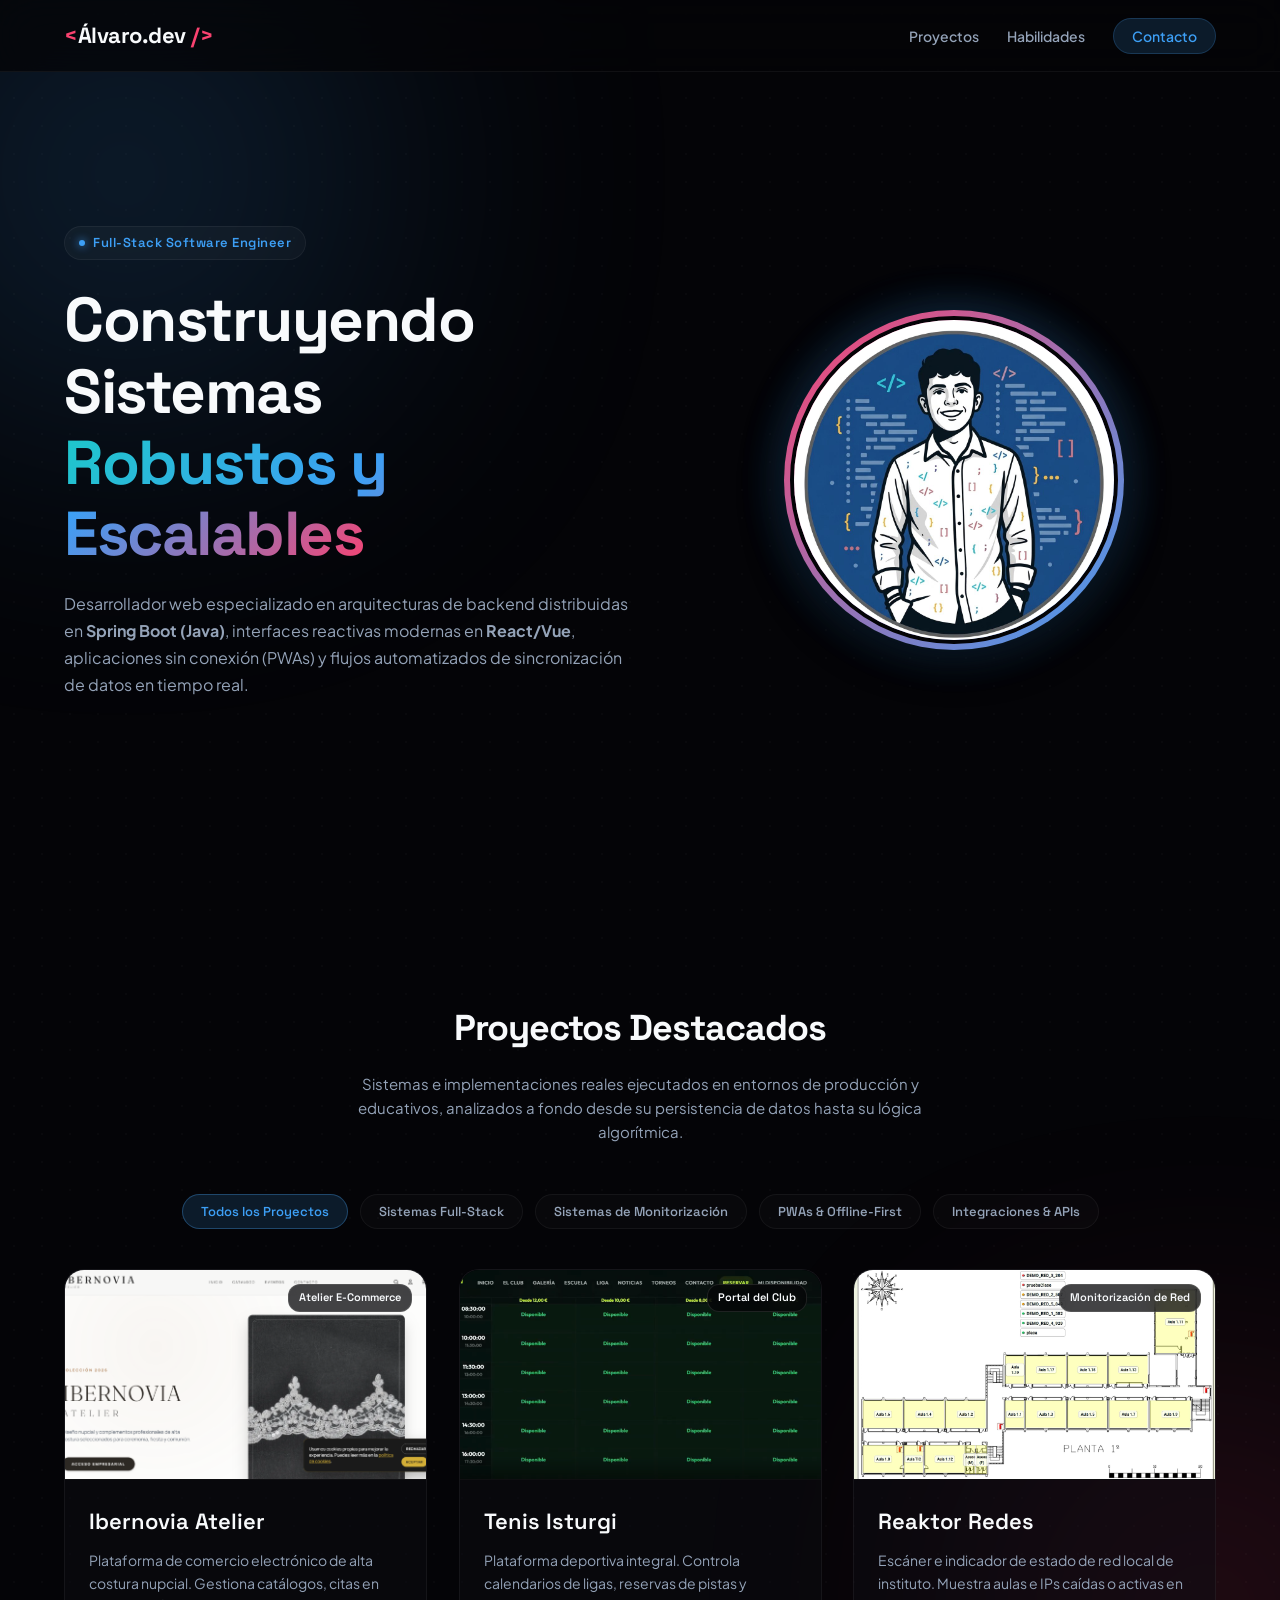
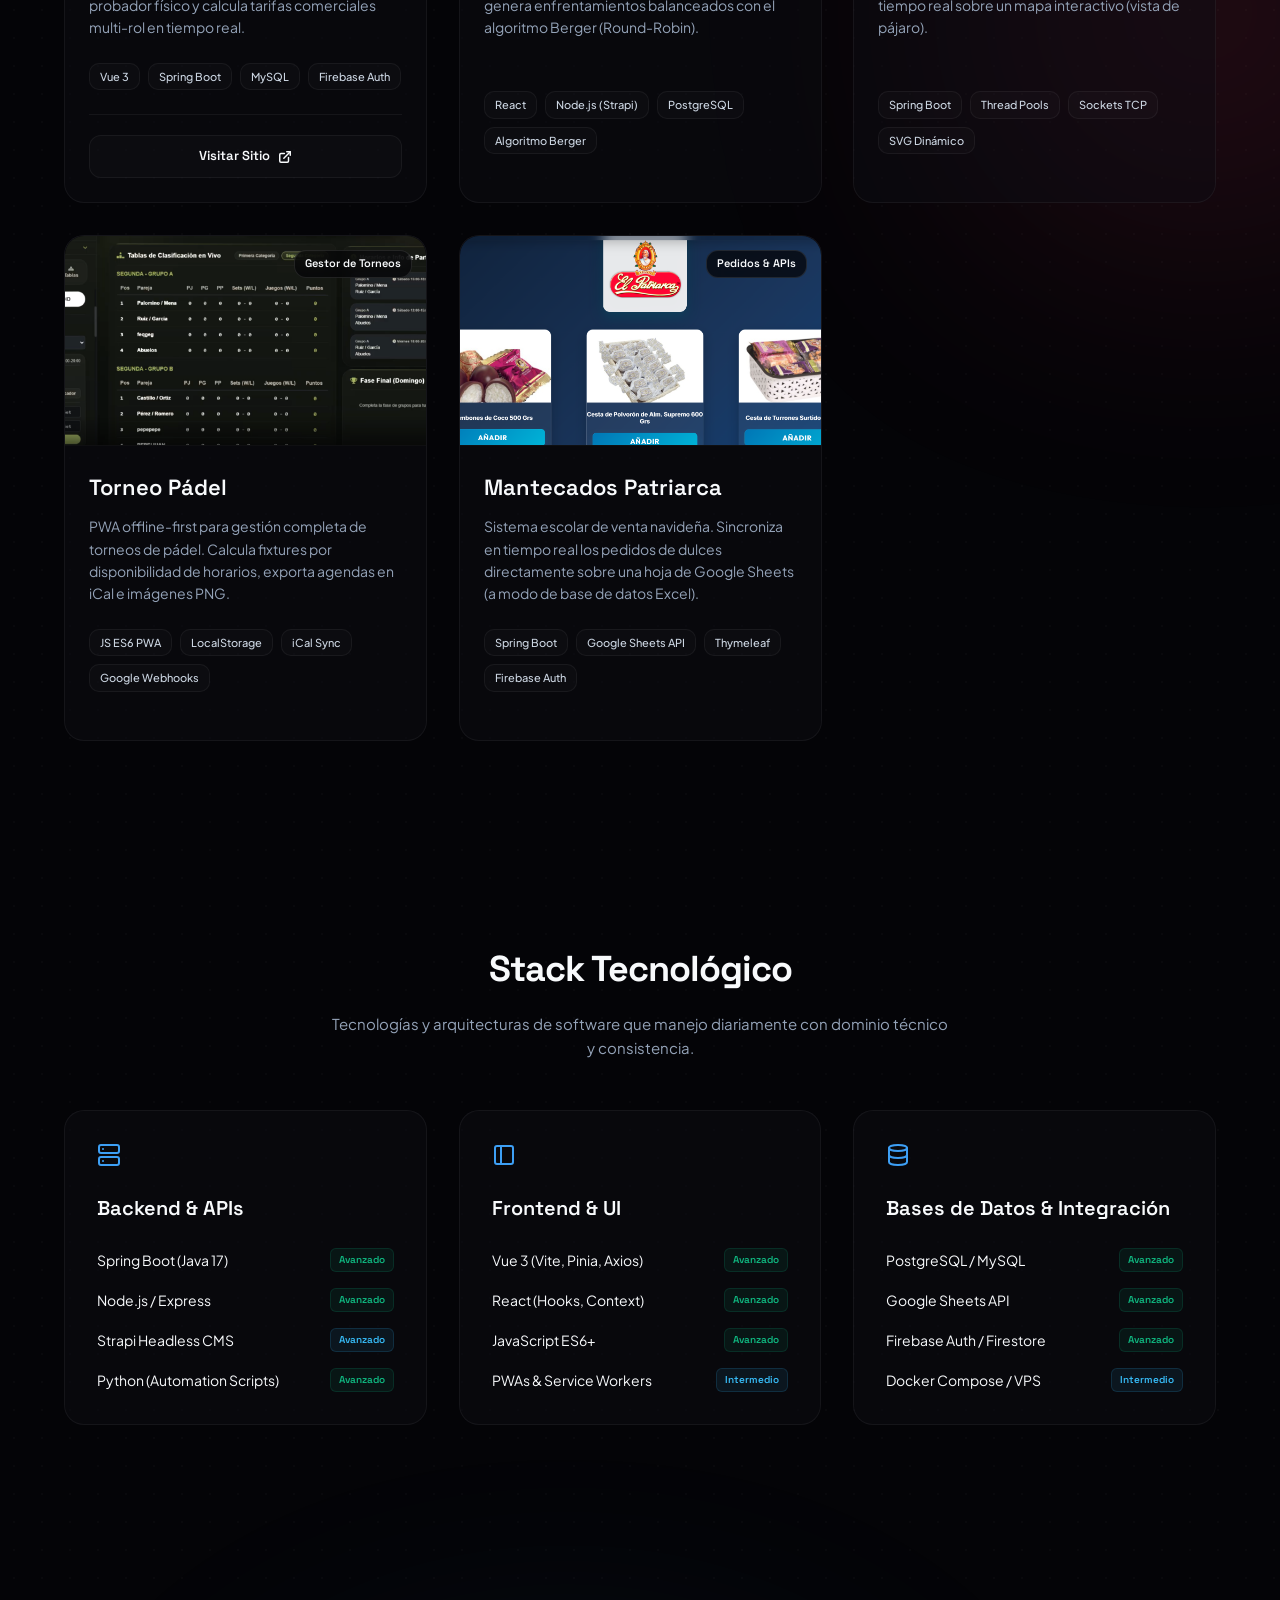
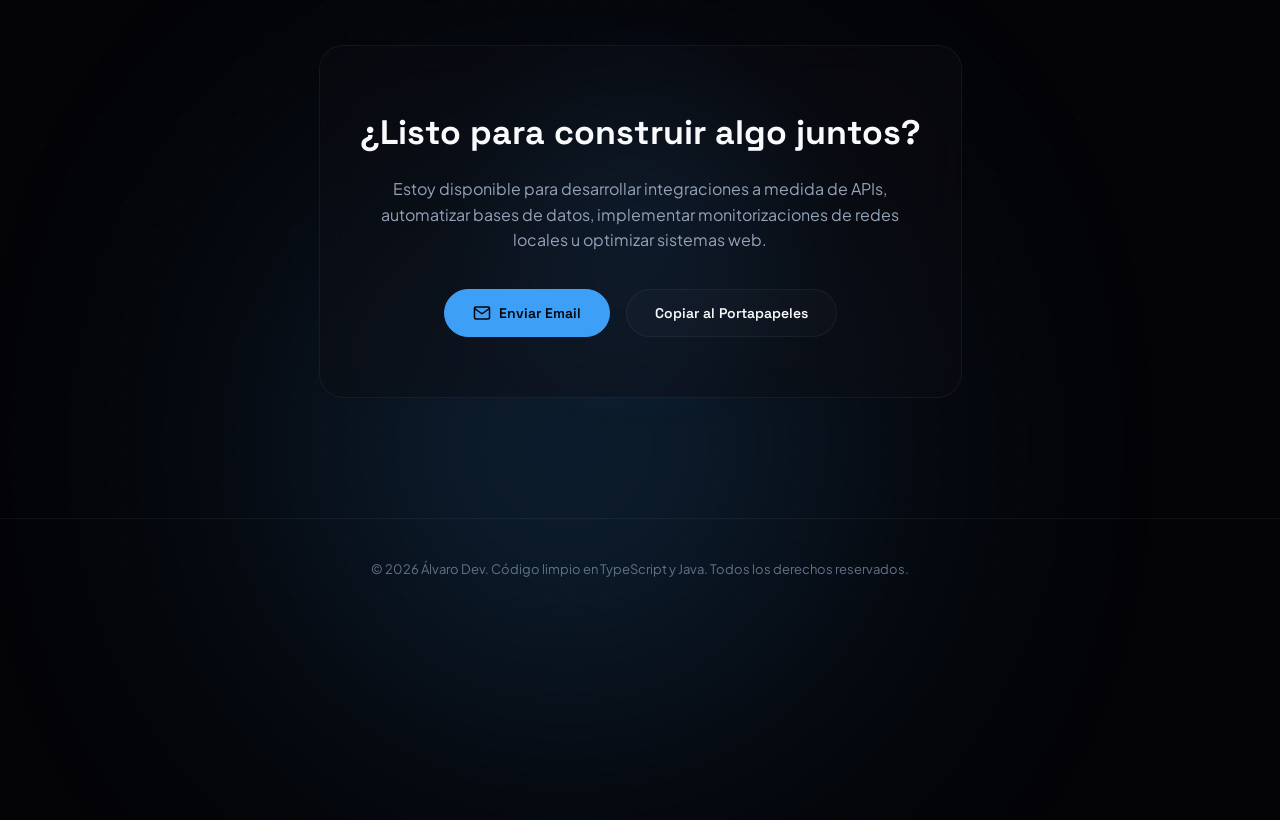
==== index.html @ 8352c0b4 "feat: diseno inicial del portfolio adaptado y responsive" ====
<!DOCTYPE html>
<html lang="es">
<head>
  <meta charset="UTF-8">
  <meta name="viewport" content="width=device-width, initial-scale=1.0">
  <title>Álvaro | Ingeniero de Software & Desarrollador Full-Stack</title>
  <meta name="description" content="Portfolio profesional de Álvaro, Desarrollador de Software especializado en Spring Boot, React, Vue, PWAs y automatizaciones con Google Sheets API.">
  <link rel="stylesheet" href="style.css?v=1.0.1">
</head>
<body>

  <!-- Mesh Gradient Ambient Light -->
  <div class="mesh-glow mesh-1"></div>
  <div class="mesh-glow mesh-2"></div>
  <div class="mesh-glow mesh-3"></div>

  <!-- Microdot Grid Background -->
  <div class="dot-grid"></div>

  <!-- Navigation Bar -->
  <header class="header">
    <div class="container header-container">
      <a href="#" class="brand-logo">
        <span class="logo-accent">&lt;</span>Álvaro.dev<span class="logo-accent"> /&gt;</span>
      </a>
      <nav class="nav-menu">
        <ul>
          <li><a href="#proyectos">Proyectos</a></li>
          <li><a href="#habilidades">Habilidades</a></li>
          <li><a href="#contacto" class="nav-cta">Contacto</a></li>
        </ul>
      </nav>
      <button class="nav-toggle" id="nav-toggle" aria-label="Abrir menú">
        <span class="hamburger-bar"></span>
        <span class="hamburger-bar"></span>
        <span class="hamburger-bar"></span>
      </button>
    </div>
  </header>

  <!-- Hero Section -->
  <section class="hero-section" id="inicio">
    <div class="container hero-container">
      <div class="hero-content">
        <div class="badge-role">
          <span class="pulse-dot"></span> Full-Stack Software Engineer
        </div>
        <h1 class="hero-title">
          Construyendo Sistemas <br>
          <span class="gradient-text">Robustos y Escalables</span>
        </h1>
        <p class="hero-description">
          Desarrollador web especializado en arquitecturas de backend distribuidas en <strong>Spring Boot (Java)</strong>, interfaces reactivas modernas en <strong>React/Vue</strong>, aplicaciones sin conexión (PWAs) y flujos automatizados de sincronización de datos en tiempo real.
        </p>
      </div>
      <div class="hero-visual">
        <div class="profile-glow"></div>
        <div class="avatar-wrapper">
          <img src="images/logo.jpeg" alt="Álvaro Dev" class="avatar-img">
        </div>
      </div>
    </div>
  </section>

  <!-- Projects Section -->
  <section class="section-projects" id="proyectos">
    <div class="container">
      <div class="section-header">
        <h2 class="section-title">Proyectos Destacados</h2>
        <p class="section-subtitle">Sistemas e implementaciones reales ejecutados en entornos de producción y educativos, analizados a fondo desde su persistencia de datos hasta su lógica algorítmica.</p>
      </div>

      <!-- Categories Filter Grid -->
      <div class="filter-container">
        <button class="filter-btn active" data-filter="all">Todos los Proyectos</button>
        <button class="filter-btn" data-filter="fullstack">Sistemas Full-Stack</button>
        <button class="filter-btn" data-filter="monitor">Sistemas de Monitorización</button>
        <button class="filter-btn" data-filter="pwa">PWAs & Offline-First</button>
        <button class="filter-btn" data-filter="integration">Integraciones & APIs</button>
      </div>

      <!-- Projects Grid Layout -->
      <div class="projects-grid">
        <!-- Ibernovia Atelier -->
        <article class="project-card" data-category="fullstack" data-hue="345">
          <div class="card-glow"></div>
          <div class="card-image-container">
            <img src="images/ibernovia.png" alt="Ibernovia Atelier" class="project-image">
            <div class="card-overlay-badge">Atelier E-Commerce</div>
          </div>
          <div class="card-body">
            <h3 class="card-title">Ibernovia Atelier</h3>
            <p class="card-description">
              Plataforma de comercio electrónico de alta costura nupcial. Gestiona catálogos, citas en probador físico y calcula tarifas comerciales multi-rol en tiempo real.
            </p>
            <div class="card-tags">
              <span class="tech-tag">Vue 3</span>
              <span class="tech-tag">Spring Boot</span>
              <span class="tech-tag">MySQL</span>
              <span class="tech-tag">Firebase Auth</span>
            </div>
            <div class="card-actions">
              <a href="https://ibernovia.es" target="_blank" class="card-link-web">
                Visitar Sitio
                <svg xmlns="http://www.w3.org/2000/svg" width="14" height="14" viewBox="0 0 24 24" fill="none" stroke="currentColor" stroke-width="2.5" stroke-linecap="round" stroke-linejoin="round"><path d="M18 13v6a2 2 0 0 1-2 2H5a2 2 0 0 1-2-2V8a2 2 0 0 1 2-2h6"></path><polyline points="15 3 21 3 21 9"></polyline><line x1="10" y1="14" x2="21" y2="3"></line></svg>
              </a>
            </div>
          </div>
        </article>

        <!-- Tenis Isturgi -->
        <article class="project-card" data-category="fullstack" data-hue="208">
          <div class="card-glow"></div>
          <div class="card-image-container">
            <img src="images/TENISISTURGI.png" alt="Tenis Isturgi" class="project-image">
            <div class="card-overlay-badge">Portal del Club</div>
          </div>
          <div class="card-body">
            <h3 class="card-title">Tenis Isturgi</h3>
            <p class="card-description">
              Plataforma deportiva integral. Controla calendarios de ligas, reservas de pistas y genera enfrentamientos balanceados con el algoritmo Berger (Round-Robin).
            </p>
            <div class="card-tags">
              <span class="tech-tag">React</span>
              <span class="tech-tag">Node.js (Strapi)</span>
              <span class="tech-tag">PostgreSQL</span>
              <span class="tech-tag">Algoritmo Berger</span>
            </div>
          </div>
        </article>

        <!-- Reaktor Redes -->
        <article class="project-card" data-category="monitor" data-hue="180">
          <div class="card-glow"></div>
          <div class="card-image-container">
            <img src="images/REDES-MAPA.png" alt="Reaktor Redes" class="project-image">
            <div class="card-overlay-badge">Monitorización de Red</div>
          </div>
          <div class="card-body">
            <h3 class="card-title">Reaktor Redes</h3>
            <p class="card-description">
              Escáner e indicador de estado de red local de instituto. Muestra aulas e IPs caídas o activas en tiempo real sobre un mapa interactivo (vista de pájaro).
            </p>
            <div class="card-tags">
              <span class="tech-tag">Spring Boot</span>
              <span class="tech-tag">Thread Pools</span>
              <span class="tech-tag">Sockets TCP</span>
              <span class="tech-tag">SVG Dinámico</span>
            </div>
          </div>
        </article>

        <!-- Torneo Pádel -->
        <article class="project-card" data-category="pwa" data-hue="208">
          <div class="card-glow"></div>
          <div class="card-image-container">
            <img src="images/CARTEL-PADEL.png" alt="Torneo Pádel" class="project-image">
            <div class="card-overlay-badge">Gestor de Torneos</div>
          </div>
          <div class="card-body">
            <h3 class="card-title">Torneo Pádel</h3>
            <p class="card-description">
              PWA offline-first para gestión completa de torneos de pádel. Calcula fixtures por disponibilidad de horarios, exporta agendas en iCal e imágenes PNG.
            </p>
            <div class="card-tags">
              <span class="tech-tag">JS ES6 PWA</span>
              <span class="tech-tag">LocalStorage</span>
              <span class="tech-tag">iCal Sync</span>
              <span class="tech-tag">Google Webhooks</span>
            </div>
          </div>
        </article>

        <!-- Mantecados Patriarca -->
        <article class="project-card" data-category="integration" data-hue="345">
          <div class="card-glow"></div>
          <div class="card-image-container">
            <img src="images/Patriarca.png" alt="Mantecados El Patriarca" class="project-image">
            <div class="card-overlay-badge">Pedidos & APIs</div>
          </div>
          <div class="card-body">
            <h3 class="card-title">Mantecados Patriarca</h3>
            <p class="card-description">
              Sistema escolar de venta navideña. Sincroniza en tiempo real los pedidos de dulces directamente sobre una hoja de Google Sheets (a modo de base de datos Excel).
            </p>
            <div class="card-tags">
              <span class="tech-tag">Spring Boot</span>
              <span class="tech-tag">Google Sheets API</span>
              <span class="tech-tag">Thymeleaf</span>
              <span class="tech-tag">Firebase Auth</span>
            </div>
          </div>
        </article>
      </div>
    </div>
  </section>



  <!-- Skills Section -->
  <section class="section-skills" id="habilidades">
    <div class="container">
      <div class="section-header">
        <h2 class="section-title">Stack Tecnológico</h2>
        <p class="section-subtitle">Tecnologías y arquitecturas de software que manejo diariamente con dominio técnico y consistencia.</p>
      </div>

      <div class="skills-grid-container">
        <!-- Backend Card -->
        <div class="skill-category-card">
          <div class="card-icon">
            <svg xmlns="http://www.w3.org/2000/svg" width="24" height="24" viewBox="0 0 24 24" fill="none" stroke="currentColor" stroke-width="2" stroke-linecap="round" stroke-linejoin="round"><rect x="2" y="2" width="20" height="8" rx="2" ry="2"></rect><rect x="2" y="14" width="20" height="8" rx="2" ry="2"></rect><line x1="6" y1="6" x2="6.01" y2="6"></line><line x1="6" y1="18" x2="6.01" y2="18"></line></svg>
          </div>
          <h3>Backend & APIs</h3>
          <ul class="skill-items-list">
            <li><span>Spring Boot (Java 17)</span> <span class="badge-level level-expert">Avanzado</span></li>
            <li><span>Node.js / Express</span> <span class="badge-level level-expert">Avanzado</span></li>
            <li><span>Strapi Headless CMS</span> <span class="badge-level level-mid">Avanzado</span></li>
            <li><span>Python (Automation Scripts)</span> <span class="badge-level level-expert">Avanzado</span></li>
          </ul>
        </div>

        <!-- Frontend Card -->
        <div class="skill-category-card">
          <div class="card-icon">
            <svg xmlns="http://www.w3.org/2000/svg" width="24" height="24" viewBox="0 0 24 24" fill="none" stroke="currentColor" stroke-width="2" stroke-linecap="round" stroke-linejoin="round"><rect x="3" y="3" width="18" height="18" rx="2" ry="2"></rect><line x1="9" y1="3" x2="9" y2="21"></line></svg>
          </div>
          <h3>Frontend & UI</h3>
          <ul class="skill-items-list">
            <li><span>Vue 3 (Vite, Pinia, Axios)</span> <span class="badge-level level-expert">Avanzado</span></li>
            <li><span>React (Hooks, Context)</span> <span class="badge-level level-expert">Avanzado</span></li>
            <li><span>JavaScript ES6+</span> <span class="badge-level level-expert">Avanzado</span></li>
            <li><span>PWAs & Service Workers</span> <span class="badge-level level-mid">Intermedio</span></li>
          </ul>
        </div>

        <!-- Persistence & Cloud Card -->
        <div class="skill-category-card">
          <div class="card-icon">
            <svg xmlns="http://www.w3.org/2000/svg" width="24" height="24" viewBox="0 0 24 24" fill="none" stroke="currentColor" stroke-width="2" stroke-linecap="round" stroke-linejoin="round"><ellipse cx="12" cy="5" rx="9" ry="3"></ellipse><path d="M3 5v14c0 1.66 4 3 9 3s9-1.34 9-3V5"></path><path d="M3 12c0 1.66 4 3 9 3s9-1.34 9-3"></path></svg>
          </div>
          <h3>Bases de Datos & Integración</h3>
          <ul class="skill-items-list">
            <li><span>PostgreSQL / MySQL</span> <span class="badge-level level-expert">Avanzado</span></li>
            <li><span>Google Sheets API</span> <span class="badge-level level-expert">Avanzado</span></li>
            <li><span>Firebase Auth / Firestore</span> <span class="badge-level level-expert">Avanzado</span></li>
            <li><span>Docker Compose / VPS</span> <span class="badge-level level-mid">Intermedio</span></li>
          </ul>
        </div>
      </div>
    </div>
  </section>

  <!-- Contact Section -->
  <section class="section-contact" id="contacto">
    <div class="container">
      <div class="contact-box-glow"></div>
      <div class="contact-glass-panel">
        <h2 class="contact-title">¿Listo para construir algo juntos?</h2>
        <p class="contact-text">
          Estoy disponible para desarrollar integraciones a medida de APIs, automatizar bases de datos, implementar monitorizaciones de redes locales u optimizar sistemas web.
        </p>
        <div class="contact-buttons">
          <a href="mailto:alvarorema2016@gmail.com" class="btn btn-primary">
            <svg xmlns="http://www.w3.org/2000/svg" width="18" height="18" viewBox="0 0 24 24" fill="none" stroke="currentColor" stroke-width="2" stroke-linecap="round" stroke-linejoin="round"><path d="M4 4h16c1.1 0 2 .9 2 2v12c0 1.1-.9 2-2 2H4c-1.1 0-2-.9-2-2V6c0-1.1.9-2 2-2z"></path><polyline points="22,6 12,13 2,6"></polyline></svg>
            Enviar Email
          </a>
          <button class="btn btn-outline" id="copy-email-btn">
            Copiar al Portapapeles
          </button>
        </div>
        <div id="email-copied-toast" class="toast-alert">¡Email copiado con éxito!</div>
      </div>
    </div>
  </section>

  <!-- Footer -->
  <footer class="footer-element">
    <div class="container">
      <p>&copy; 2026 Álvaro Dev. Código limpio en TypeScript y Java. Todos los derechos reservados.</p>
    </div>
  </footer>




  <script src="app.js?v=1.0.1"></script>
</body>
</html>
---- style.css ----
@import url('https://fonts.googleapis.com/css2?family=Plus+Jakarta+Sans:ital,wght@0,300;0,400;0,500;0,600;0,700;0,800;1,400&family=Space+Grotesk:wght@400;500;600;700&family=JetBrains+Mono:wght@400;500;600&display=swap');

:root {
  /* Adapted Steel-Blue & Fuchsia Theme */
  --primary-hue: 208;
  --secondary-hue: 345;
  
  --primary: hsl(var(--primary-hue), 90%, 60%);
  --primary-glow: hsla(var(--primary-hue), 90%, 60%, 0.15);
  --secondary: hsl(var(--secondary-hue), 95%, 62%);
  --secondary-glow: hsla(var(--secondary-hue), 95%, 62%, 0.15);
  
  /* Neutral Color Palette */
  --bg-darkest: #040407;
  --bg-darker: #08080d;
  --bg-dark: #0e0e16;
  --bg-card: rgba(14, 14, 22, 0.45);
  --bg-card-hover: rgba(22, 22, 36, 0.65);
  --border: rgba(255, 255, 255, 0.05);
  --border-hover: rgba(255, 255, 255, 0.12);
  
  --text-primary: #f8fafc;
  --text-secondary: #94a3b8;
  --text-muted: #627288;
  
  /* Fonts */
  --font-title: 'Space Grotesk', sans-serif;
  --font-body: 'Plus Jakarta Sans', sans-serif;
  --font-code: 'JetBrains Mono', monospace;
  
  --transition: all 0.3s cubic-bezier(0.16, 1, 0.3, 1);
}

/* Reset */
* {
  box-sizing: border-box;
  margin: 0;
  padding: 0;
  scroll-behavior: smooth;
}

body {
  background-color: var(--bg-darkest);
  color: var(--text-primary);
  font-family: var(--font-body);
  overflow-x: hidden;
  position: relative;
  line-height: 1.6;
}

/* Microdot Background Grid */
.dot-grid {
  position: absolute;
  top: 0;
  left: 0;
  width: 100%;
  height: 100%;
  background-image: radial-gradient(rgba(255, 255, 255, 0.02) 1px, transparent 1px);
  background-size: 28px 28px;
  z-index: -2;
  pointer-events: none;
}

/* Ambient Radial Glows */
.mesh-glow {
  position: absolute;
  border-radius: 50%;
  filter: blur(140px);
  opacity: 0.35;
  pointer-events: none;
  z-index: -1;
  transition: background 0.8s ease;
  will-change: transform;
}

.mesh-1 {
  width: 650px;
  height: 650px;
  background: radial-gradient(circle, var(--primary) 0%, transparent 70%);
  top: -150px;
  left: -200px;
  animation: floatGlow1 22s ease-in-out infinite;
}

.mesh-2 {
  width: 550px;
  height: 550px;
  background: radial-gradient(circle, var(--secondary) 0%, transparent 70%);
  top: 35%;
  right: -200px;
  animation: floatGlow2 26s ease-in-out infinite;
}

.mesh-3 {
  width: 750px;
  height: 750px;
  background: radial-gradient(circle, var(--primary) 0%, transparent 70%);
  bottom: -200px;
  left: 15%;
  animation: floatGlow3 30s ease-in-out infinite;
}

@keyframes floatGlow1 {
  0% { transform: translate(0, 0) scale(1); }
  33% { transform: translate(40px, -60px) scale(1.06); }
  66% { transform: translate(-30px, 50px) scale(0.94); }
  100% { transform: translate(0, 0) scale(1); }
}

@keyframes floatGlow2 {
  0% { transform: translate(0, 0) scale(1); }
  50% { transform: translate(-50px, 70px) scale(0.9); }
  100% { transform: translate(0, 0) scale(1); }
}

@keyframes floatGlow3 {
  0% { transform: translate(0, 0) scale(1); }
  33% { transform: translate(-60px, -40px) scale(1.08); }
  66% { transform: translate(50px, 40px) scale(0.92); }
  100% { transform: translate(0, 0) scale(1); }
}

/* Container */
.container {
  max-width: 1200px;
  margin: 0 auto;
  padding: 0 24px;
}

/* Scrollbar Customization */
::-webkit-scrollbar {
  width: 10px;
  height: 10px;
}

::-webkit-scrollbar-track {
  background: var(--bg-darkest);
}

::-webkit-scrollbar-thumb {
  background: rgba(255, 255, 255, 0.08);
  border-radius: 5px;
  border: 2px solid var(--bg-darkest);
}

::-webkit-scrollbar-thumb:hover {
  background: var(--primary);
}

/* Navigation Header */
.header {
  position: fixed;
  top: 0;
  left: 0;
  width: 100%;
  z-index: 100;
  background: rgba(4, 4, 7, 0.75);
  backdrop-filter: blur(20px);
  -webkit-backdrop-filter: blur(20px);
  border-bottom: 1px solid var(--border);
  padding: 18px 0;
}

.header-container {
  display: flex;
  justify-content: space-between;
  align-items: center;
}

.brand-logo {
  font-family: var(--font-title);
  font-size: 22px;
  font-weight: 700;
  color: var(--text-primary);
  text-decoration: none;
  letter-spacing: -0.5px;
  transition: var(--transition);
  white-space: nowrap;
}

/* Navigation Mobile Toggle */
.nav-toggle {
  display: none;
  background: none;
  border: none;
  cursor: pointer;
  flex-direction: column;
  gap: 6px;
  padding: 8px;
  z-index: 110;
  outline: none;
}

.hamburger-bar {
  display: block;
  width: 22px;
  height: 2px;
  background-color: var(--text-primary);
  border-radius: 2px;
  transition: transform 0.3s cubic-bezier(0.16, 1, 0.3, 1), opacity 0.3s ease;
}

/* Toggle Animation to Cross */
.nav-toggle.active .hamburger-bar:nth-child(1) {
  transform: translateY(8px) rotate(45deg);
}

.nav-toggle.active .hamburger-bar:nth-child(2) {
  opacity: 0;
}

.nav-toggle.active .hamburger-bar:nth-child(3) {
  transform: translateY(-8px) rotate(-45deg);
}

.brand-logo:hover {
  opacity: 0.9;
}

.logo-accent {
  color: var(--secondary);
  font-weight: 800;
}

.nav-menu ul {
  display: flex;
  gap: 28px;
  align-items: center;
  list-style: none;
}

.nav-menu a {
  color: var(--text-secondary);
  text-decoration: none;
  font-size: 14px;
  font-weight: 550;
  transition: var(--transition);
}

.nav-menu a:hover {
  color: var(--text-primary);
}

.nav-menu a.nav-cta {
  background: var(--primary-glow);
  color: var(--primary);
  padding: 8px 18px;
  border-radius: 20px;
  border: 1px solid hsla(var(--primary-hue), 100%, 65%, 0.2);
}

.nav-menu a.nav-cta:hover {
  background: var(--primary);
  color: var(--bg-darkest);
  box-shadow: 0 0 15px var(--primary-glow);
}

/* Hero Section */
.hero-section {
  min-height: 100vh;
  display: flex;
  align-items: center;
  padding-top: 120px;
  padding-bottom: 60px;
  position: relative;
}

.hero-container {
  display: grid;
  grid-template-columns: 1.05fr 0.95fr;
  gap: 48px;
  align-items: center;
}

.badge-role {
  display: inline-flex;
  align-items: center;
  gap: 8px;
  background: rgba(255, 255, 255, 0.03);
  border: 1px solid var(--border);
  padding: 6px 14px;
  border-radius: 20px;
  font-family: var(--font-title);
  font-size: 13px;
  color: var(--primary);
  font-weight: 600;
  margin-bottom: 24px;
  letter-spacing: 0.5px;
}

.pulse-dot {
  width: 6px;
  height: 6px;
  background: var(--primary);
  border-radius: 50%;
  box-shadow: 0 0 8px var(--primary);
  animation: pulse 1.8s infinite;
}

@keyframes pulse {
  0% { transform: scale(0.9); opacity: 0.8; }
  50% { transform: scale(1.3); opacity: 1; box-shadow: 0 0 12px var(--primary); }
  100% { transform: scale(0.9); opacity: 0.8; }
}

.hero-title {
  font-family: var(--font-title);
  font-size: clamp(38px, 5vw, 62px);
  font-weight: 700;
  line-height: 1.15;
  letter-spacing: -1.5px;
  margin-bottom: 20px;
}

.gradient-text {
  background: linear-gradient(135deg, hsl(180, 75%, 45%) 0%, var(--primary) 50%, var(--secondary) 100%);
  -webkit-background-clip: text;
  -webkit-text-fill-color: transparent;
}

.hero-description {
  color: var(--text-secondary);
  font-size: 16px;
  line-height: 1.7;
  max-width: 580px;
  margin-bottom: 36px;
}

.hero-actions {
  display: flex;
  gap: 16px;
  flex-wrap: wrap;
}

.btn {
  display: inline-flex;
  align-items: center;
  justify-content: center;
  padding: 12px 28px;
  border-radius: 30px;
  font-family: var(--font-title);
  font-weight: 600;
  font-size: 14px;
  text-decoration: none;
  cursor: pointer;
  gap: 8px;
  transition: var(--transition);
}

.btn-primary {
  background: var(--primary);
  color: var(--bg-darkest);
  border: 1px solid var(--primary);
  box-shadow: 0 4px 20px rgba(var(--primary-hue), 100%, 65%, 0.15);
}

.btn-primary:hover {
  transform: translateY(-2px);
  box-shadow: 0 8px 30px rgba(var(--primary-hue), 100%, 65%, 0.35);
}

.btn-outline {
  background: rgba(255, 255, 255, 0.02);
  color: var(--text-primary);
  border: 1px solid var(--border);
}

.btn-outline:hover {
  background: rgba(255, 255, 255, 0.05);
  border-color: var(--border-hover);
  transform: translateY(-2px);
}

.hero-visual {
  display: flex;
  justify-content: center;
  align-items: center;
  position: relative;
}

.profile-glow {
  position: absolute;
  width: 380px;
  height: 380px;
  background: radial-gradient(circle, var(--primary) 0%, transparent 70%);
  opacity: 0.3;
  z-index: -1;
  filter: blur(30px);
}

.avatar-wrapper {
  width: 340px;
  height: 340px;
  border-radius: 50%;
  padding: 6px;
  background: linear-gradient(135deg, var(--secondary) 0%, var(--primary) 100%);
  display: flex;
  align-items: center;
  justify-content: center;
  box-shadow: 0 10px 40px rgba(0, 0, 0, 0.6), 0 0 45px hsla(var(--primary-hue), 90%, 60%, 0.3);
  transition: var(--transition);
}

.avatar-img {
  width: 100%;
  height: 100%;
  border-radius: 50%;
  object-fit: cover;
  background-color: var(--bg-darker);
  border: 4px solid var(--bg-darkest);
}

/* Sections Base Styling */
section {
  padding: 100px 0;
  position: relative;
}

.section-header {
  text-align: center;
  margin-bottom: 50px;
}

.section-title {
  font-family: var(--font-title);
  font-size: 36px;
  font-weight: 700;
  letter-spacing: -1px;
  margin-bottom: 14px;
}

.section-subtitle {
  color: var(--text-secondary);
  font-size: 15px;
  max-width: 620px;
  margin: 0 auto;
  line-height: 1.6;
}

/* Projects Section */
.filter-container {
  display: flex;
  justify-content: center;
  gap: 12px;
  margin-bottom: 40px;
  flex-wrap: wrap;
}

.filter-btn {
  background: rgba(255, 255, 255, 0.02);
  border: 1px solid var(--border);
  color: var(--text-secondary);
  font-family: var(--font-title);
  font-size: 13px;
  font-weight: 550;
  padding: 8px 18px;
  border-radius: 20px;
  cursor: pointer;
  transition: var(--transition);
}

.filter-btn:hover {
  border-color: var(--border-hover);
  color: var(--text-primary);
}

.filter-btn.active {
  background: var(--primary-glow);
  color: var(--primary);
  border-color: hsla(var(--primary-hue), 100%, 65%, 0.3);
}

.projects-grid {
  display: grid;
  grid-template-columns: repeat(auto-fit, minmax(min(100%, 350px), 1fr));
  gap: 32px;
}

/* Project Card */
.project-card {
  --card-accent: hsl(var(--hue, 200), 95%, 65%);
  --card-accent-glow: hsla(var(--hue, 200), 95%, 65%, 0.12);
  position: relative;
  background: var(--bg-card);
  border: 1px solid var(--border);
  border-radius: 20px;
  overflow: hidden;
  display: flex;
  flex-direction: column;
  height: 100%;
  opacity: 1;
  transform: translateY(0);
  scale: 1;
  transition: transform 0.4s cubic-bezier(0.16, 1, 0.3, 1),
              border-color 0.4s cubic-bezier(0.16, 1, 0.3, 1),
              box-shadow 0.4s cubic-bezier(0.16, 1, 0.3, 1),
              opacity 0.3s cubic-bezier(0.16, 1, 0.3, 1),
              scale 0.3s cubic-bezier(0.16, 1, 0.3, 1);
  will-change: transform, opacity;
}

.project-card:hover {
  transform: translateY(-6px);
  border-color: hsla(var(--hue, 200), 95%, 65%, 0.3);
  box-shadow: 0 20px 45px rgba(0, 0, 0, 0.7), 0 0 25px var(--card-accent-glow);
}

.card-glow {
  position: absolute;
  top: 0;
  left: 0;
  width: 100%;
  height: 100%;
  background: radial-gradient(300px circle at var(--mouse-x, 50%) var(--mouse-y, 50%), var(--card-accent-glow) 0%, transparent 80%);
  pointer-events: none;
  opacity: 0;
  transition: opacity 0.4s cubic-bezier(0.16, 1, 0.3, 1);
  z-index: 1;
}

.project-card:hover .card-glow {
  opacity: 1;
}

/* Card Filtering Transition Classes */
.project-card.fade-out {
  opacity: 0;
  scale: 0.95;
  transform: translateY(12px);
  pointer-events: none;
}

.project-card.fade-in {
  opacity: 1;
  scale: 1;
  transform: translateY(0);
}

.card-image-container {
  position: relative;
  height: 210px;
  background: #020204;
  overflow: hidden;
  border-bottom: 1px solid var(--border);
}

.project-image {
  width: 100%;
  height: 100%;
  object-fit: cover;
  transition: transform 0.6s cubic-bezier(0.16, 1, 0.3, 1);
}

.project-card:hover .project-image {
  transform: scale(1.04);
}

.card-overlay-badge {
  position: absolute;
  top: 14px;
  right: 14px;
  background: rgba(4, 4, 7, 0.75);
  border: 1px solid rgba(255, 255, 255, 0.1);
  backdrop-filter: blur(8px);
  -webkit-backdrop-filter: blur(8px);
  color: var(--text-primary);
  font-family: var(--font-title);
  font-size: 11px;
  font-weight: 600;
  padding: 4px 10px;
  border-radius: 12px;
}

.card-body {
  padding: 24px;
  display: flex;
  flex-direction: column;
  flex-grow: 1;
}

.card-title {
  font-family: var(--font-title);
  font-size: 22px;
  font-weight: 600;
  margin-bottom: 10px;
  color: var(--text-primary);
}

.card-description {
  color: var(--text-secondary);
  font-size: 14px;
  line-height: 1.6;
  margin-bottom: 24px;
  flex-grow: 1;
}

.card-tags {
  display: flex;
  flex-wrap: wrap;
  gap: 8px;
  margin-bottom: 24px;
}

.tech-tag {
  background: rgba(255, 255, 255, 0.02);
  border: 1px solid var(--border);
  color: #cbd5e1;
  font-size: 11px;
  font-weight: 500;
  padding: 4px 10px;
  border-radius: 10px;
}

.card-actions {
  display: flex;
  align-items: center;
  margin-top: auto;
  border-top: 1px solid var(--border);
  padding-top: 20px;
}

.card-link-web {
  color: var(--text-primary);
  background: rgba(255, 255, 255, 0.02);
  border: 1px solid var(--border);
  font-family: var(--font-title);
  font-size: 13px;
  font-weight: 600;
  text-decoration: none;
  display: inline-flex;
  align-items: center;
  justify-content: center;
  gap: 8px;
  padding: 10px 20px;
  border-radius: 12px;
  width: 100%;
  transition: var(--transition);
}

.card-link-web:hover {
  background: var(--card-accent-glow);
  border-color: var(--card-accent);
  color: var(--card-accent);
  transform: translateY(-2px);
  box-shadow: 0 5px 15px var(--card-accent-glow);
}



/* Skills Section */
.skills-grid-container {
  display: grid;
  grid-template-columns: repeat(auto-fit, minmax(min(100%, 280px), 1fr));
  gap: 32px;
}

.skill-category-card {
  background: var(--bg-card);
  border: 1px solid var(--border);
  border-radius: 20px;
  padding: 32px;
  transition: var(--transition);
}

.skill-category-card:hover {
  border-color: var(--border-hover);
  background: var(--bg-card-hover);
  transform: translateY(-4px);
}

.card-icon {
  color: var(--primary);
  margin-bottom: 18px;
  display: inline-block;
}

.skill-category-card h3 {
  font-family: var(--font-title);
  font-size: 20px;
  font-weight: 600;
  margin-bottom: 24px;
}

.skill-items-list {
  list-style: none;
  display: flex;
  flex-direction: column;
  gap: 16px;
}

.skill-items-list li {
  display: flex;
  justify-content: space-between;
  align-items: center;
  font-size: 14px;
}

.badge-level {
  font-size: 10px;
  font-family: var(--font-title);
  font-weight: 600;
  padding: 3px 8px;
  border-radius: 6px;
}

.level-expert {
  background: rgba(16, 185, 129, 0.08);
  color: #10b981;
  border: 1px solid rgba(16, 185, 129, 0.15);
}

.level-mid {
  background: rgba(56, 189, 248, 0.08);
  color: #38bdf8;
  border: 1px solid rgba(56, 189, 248, 0.15);
}

/* Contact Section */
.section-contact {
  display: flex;
  justify-content: center;
  padding: 120px 0;
}

.contact-box-glow {
  position: absolute;
  width: 450px;
  height: 450px;
  background: radial-gradient(circle, var(--primary-glow) 0%, transparent 65%);
  top: 50%;
  left: 50%;
  transform: translate(-50%, -50%);
  pointer-events: none;
  z-index: -1;
}

.contact-glass-panel {
  width: 100%;
  max-width: 820px;
  background: var(--bg-card);
  border: 1px solid var(--border);
  backdrop-filter: blur(20px);
  -webkit-backdrop-filter: blur(20px);
  border-radius: 24px;
  padding: 60px 40px;
  text-align: center;
}

.contact-title {
  font-family: var(--font-title);
  font-size: 34px;
  font-weight: 700;
  margin-bottom: 16px;
}

.contact-text {
  color: var(--text-secondary);
  font-size: 16px;
  max-width: 550px;
  margin: 0 auto 36px auto;
  line-height: 1.6;
}

.contact-buttons {
  display: flex;
  justify-content: center;
  gap: 16px;
  flex-wrap: wrap;
}

.toast-alert {
  position: fixed;
  bottom: 30px;
  left: 50%;
  transform: translateX(-50%) translateY(20px);
  background: #10b981;
  color: #fff;
  padding: 10px 24px;
  border-radius: 30px;
  font-size: 13px;
  font-family: var(--font-title);
  font-weight: 600;
  z-index: 200;
  box-shadow: 0 10px 25px rgba(16, 185, 129, 0.3);
  opacity: 0;
  pointer-events: none;
  transition: transform 0.4s cubic-bezier(0.16, 1, 0.3, 1), opacity 0.4s;
}

.toast-alert.show {
  transform: translateX(-50%) translateY(0);
  opacity: 1;
}

/* Footer styling */
.footer-element {
  border-top: 1px solid var(--border);
  padding: 40px 0;
  text-align: center;
  color: var(--text-muted);
  font-size: 13px;
}





/* Loading state spinner */
.loading {
  grid-column: 1 / -1;
  text-align: center;
  padding: 48px;
}

.spinner {
  width: 40px;
  height: 40px;
  border: 3px solid rgba(255, 255, 255, 0.05);
  border-top-color: var(--primary);
  border-radius: 50%;
  animation: spin 1s linear infinite;
  margin: 0 auto 16px auto;
}

@keyframes spin {
  to { transform: rotate(360deg); }
}

/* Responsiveness Constraints */
@media (max-width: 992px) {
  .hero-container {
    grid-template-columns: 1fr;
    text-align: center;
    gap: 36px;
  }

  .hero-visual {
    order: -1;
  }

  .hero-description {
    margin: 0 auto 36px auto;
  }

  .hero-actions {
    justify-content: center;
  }

  .avatar-wrapper {
    width: 280px;
    height: 280px;
  }

  .ide-sidebar {
    display: none; /* Hide file tree sidebar on tablets/mobiles */
  }
}

@media (max-width: 768px) {
  section {
    padding: 70px 0;
  }

  .section-title {
    font-size: 30px;
  }

  .contact-glass-panel {
    padding: 40px 24px;
  }

  .contact-title {
    font-size: 26px;
  }

  .ide-window {
    height: 90vh;
  }

  .editor-tab {
    padding: 8px 12px;
    font-size: 11px;
  }

  /* Responsive Mobile Menu styling */
  .nav-toggle {
    display: flex;
  }

  .nav-menu {
    position: fixed;
    top: 0;
    right: -100%;
    width: 290px;
    height: 100vh;
    background: rgba(4, 4, 7, 0.95);
    backdrop-filter: blur(25px);
    -webkit-backdrop-filter: blur(25px);
    border-left: 1px solid var(--border);
    padding: 110px 32px 40px 32px;
    z-index: 105;
    transition: right 0.4s cubic-bezier(0.16, 1, 0.3, 1);
  }

  .nav-menu.active {
    right: 0;
    box-shadow: -10px 0 40px rgba(0, 0, 0, 0.8);
  }

  .nav-menu ul {
    flex-direction: column;
    align-items: stretch;
    gap: 24px;
    width: 100%;
  }

  .nav-menu a {
    font-size: 16px;
    display: block;
    padding: 8px 0;
    border-bottom: 1px solid rgba(255, 255, 255, 0.02);
  }

  .nav-menu a.nav-cta {
    text-align: center;
    padding: 10px 20px;
    margin-top: 8px;
    border-bottom: none;
  }

  .brand-logo {
    font-size: 19px;
  }


}
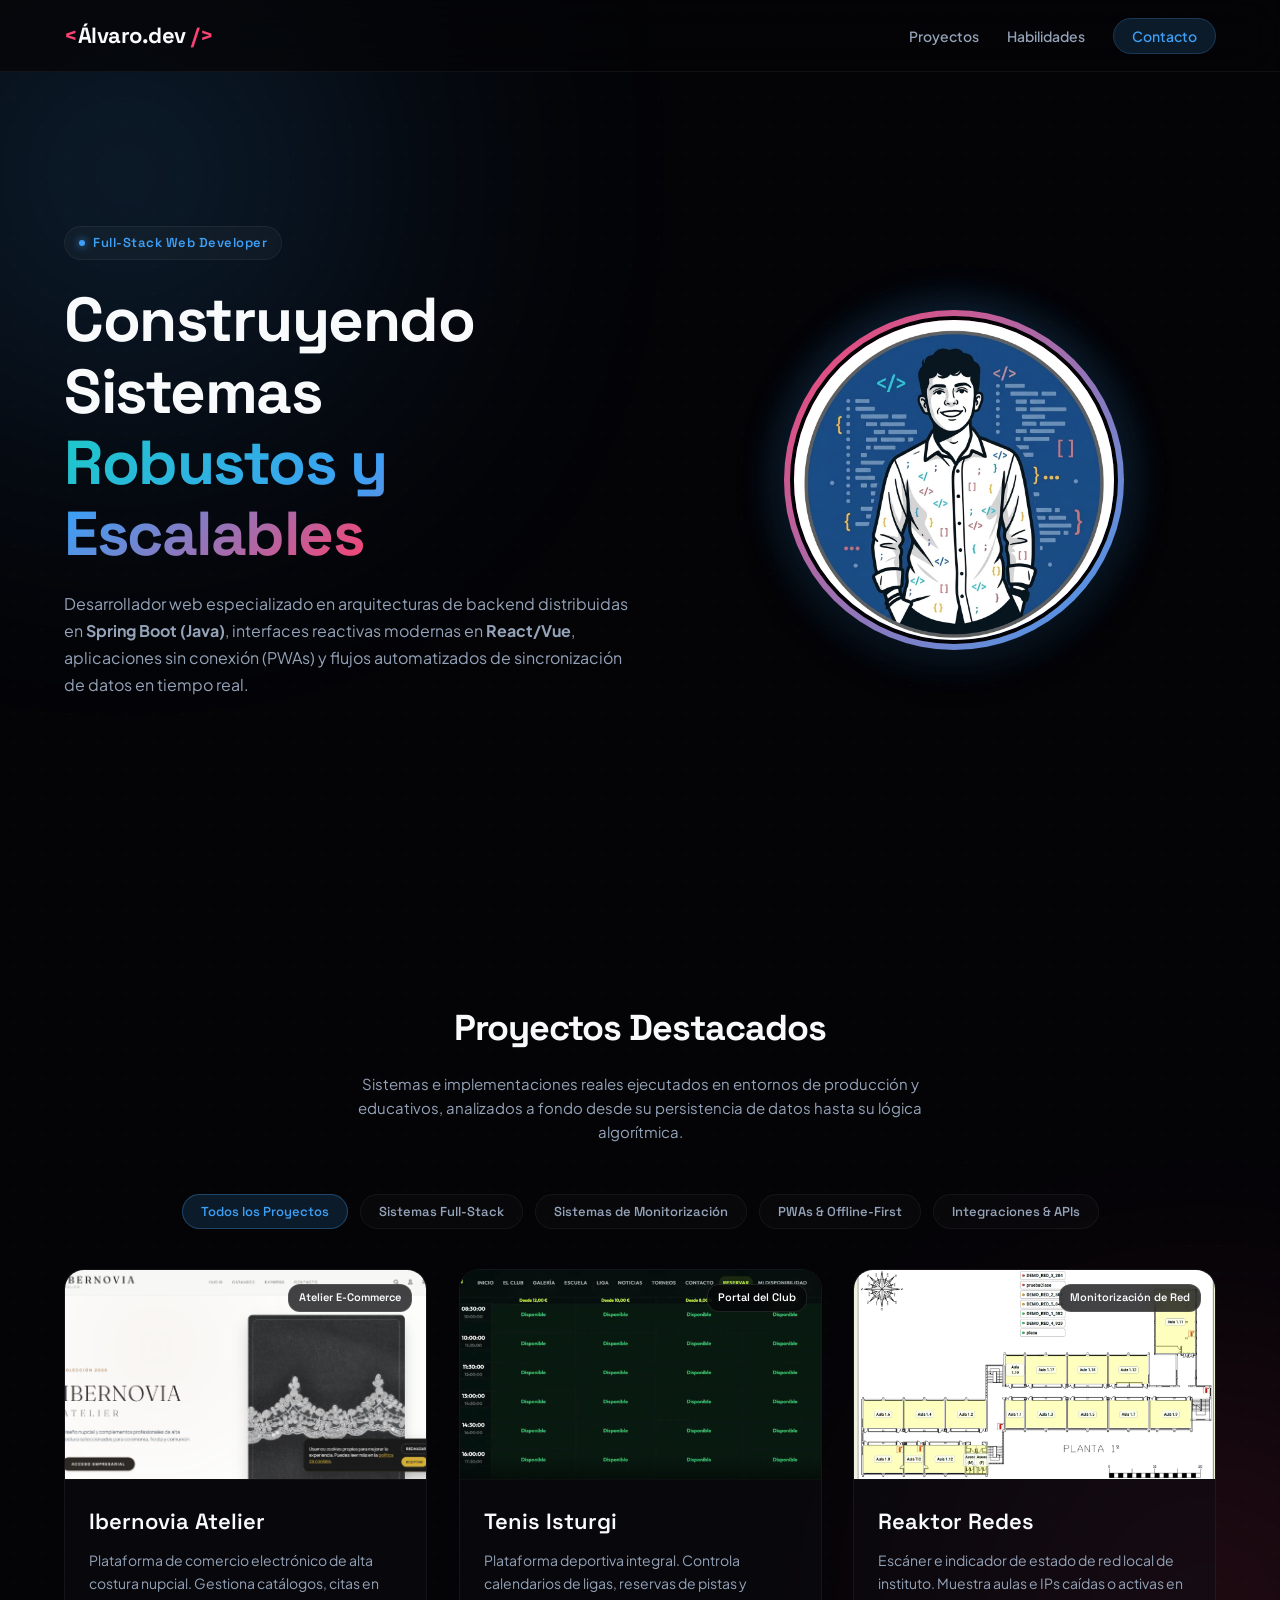
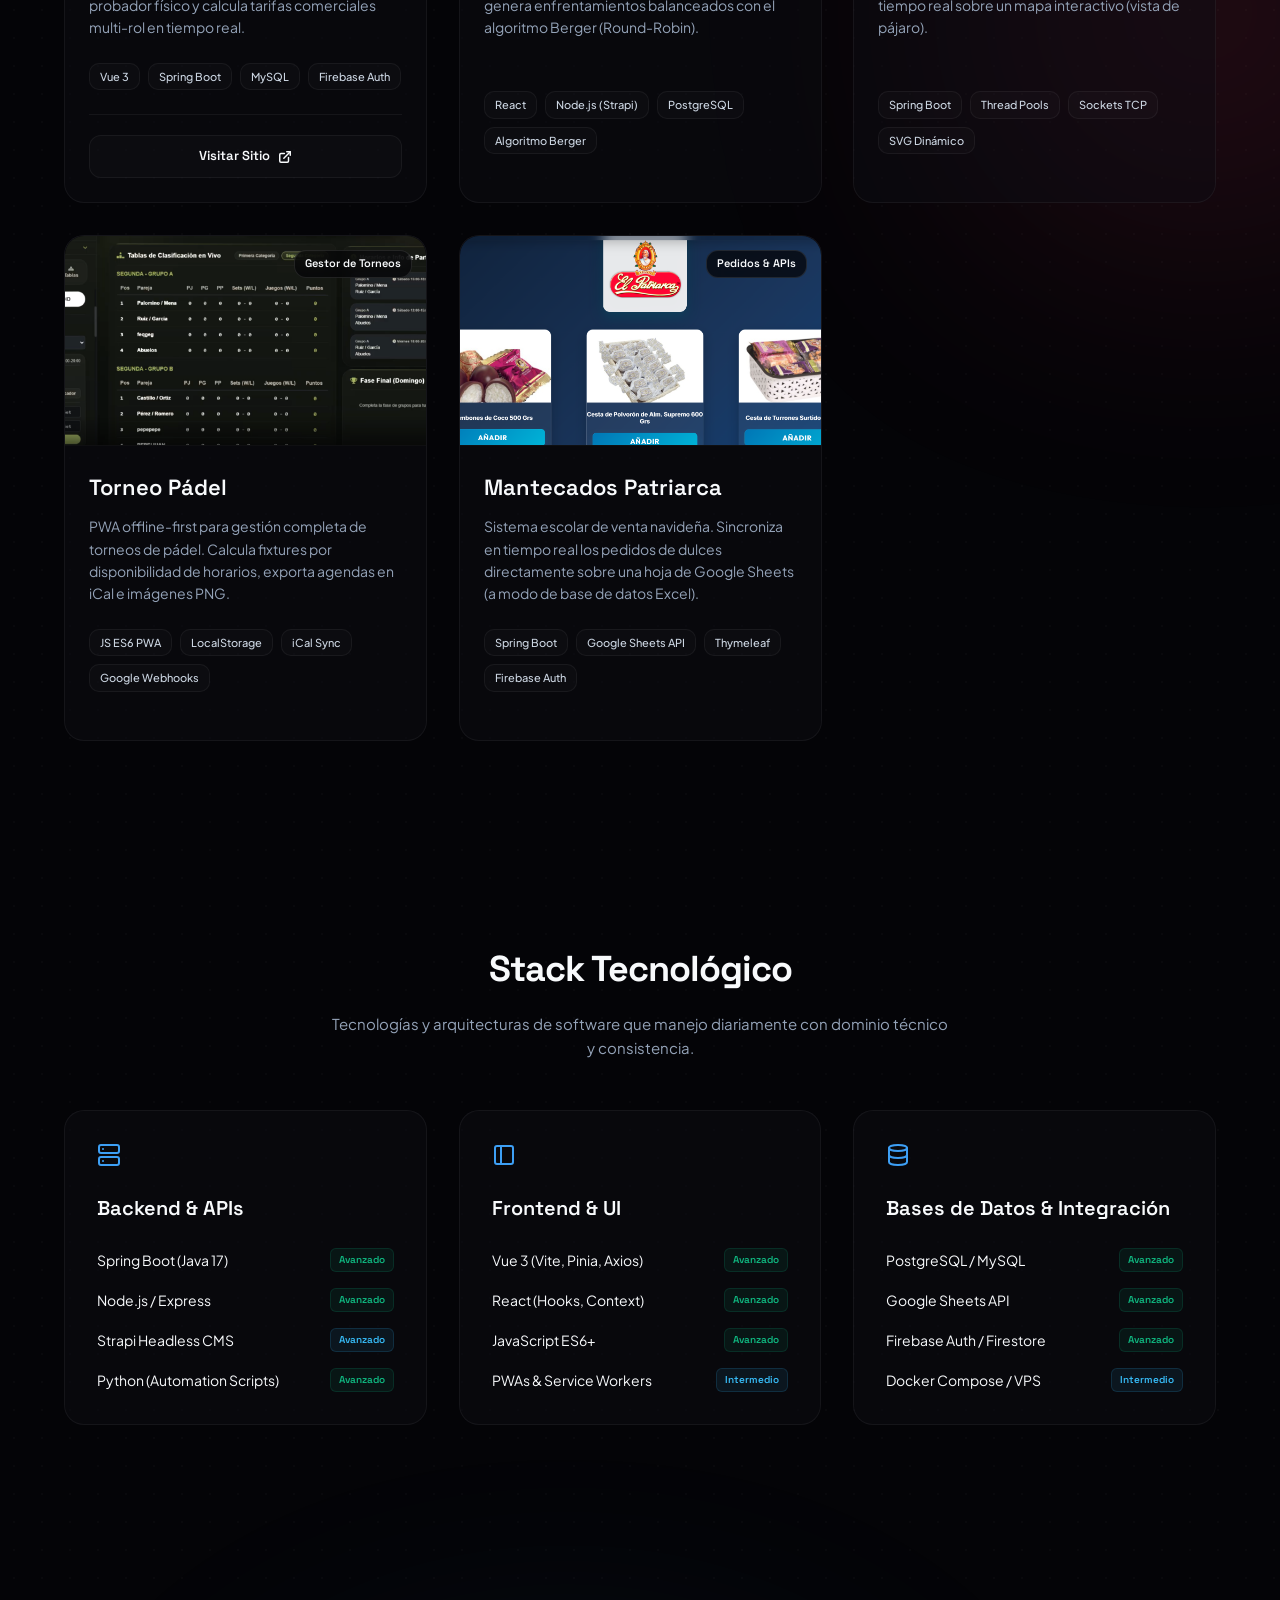
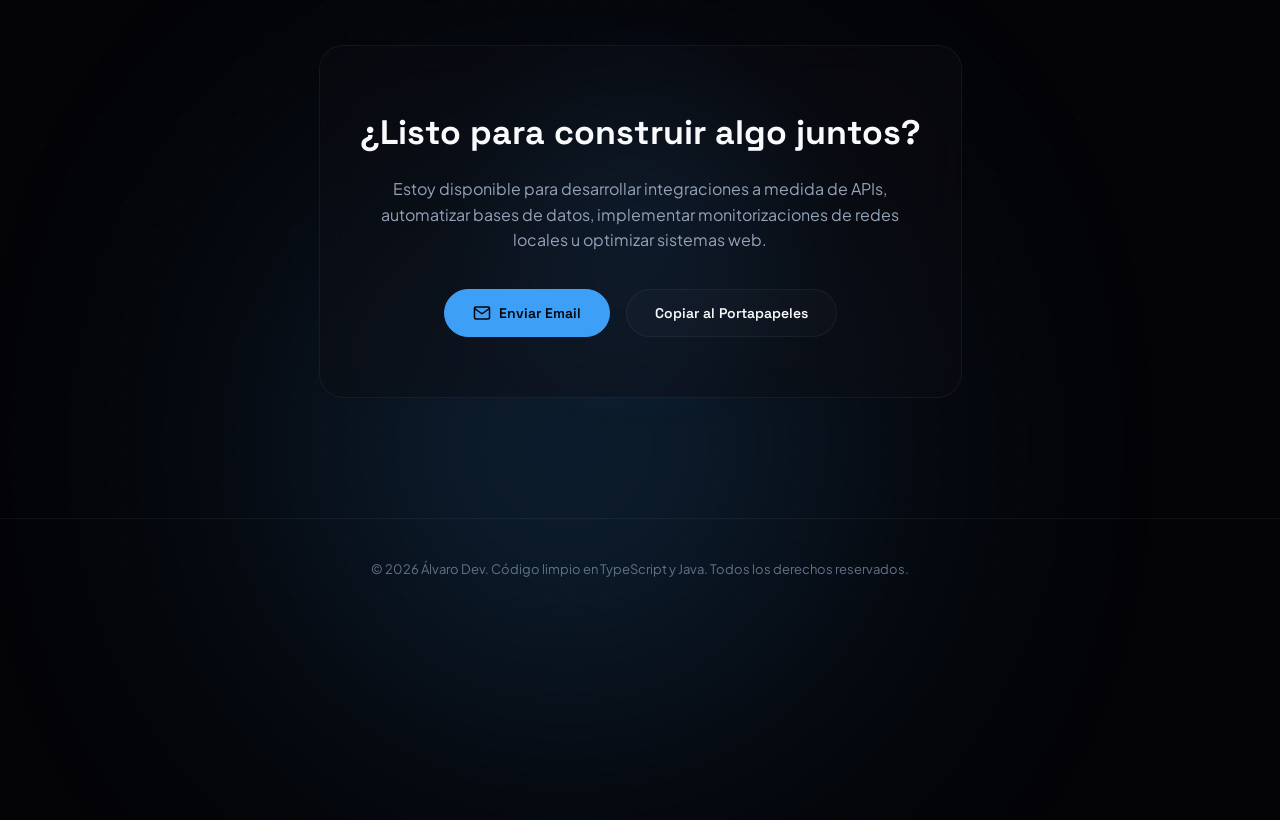
==== commit ba5548ac: "docs: actualizar titulo profesional a Desarrollador Web Full-Stack (DAW)" ====
--- a/index.html
+++ b/index.html
@@ -3,7 +3,7 @@
 <head>
   <meta charset="UTF-8">
   <meta name="viewport" content="width=device-width, initial-scale=1.0">
-  <title>Álvaro | Ingeniero de Software & Desarrollador Full-Stack</title>
+  <title>Álvaro | Desarrollador Web Full-Stack</title>
   <meta name="description" content="Portfolio profesional de Álvaro, Desarrollador de Software especializado en Spring Boot, React, Vue, PWAs y automatizaciones con Google Sheets API.">
   <link rel="stylesheet" href="style.css?v=1.0.1">
 </head>
@@ -43,7 +43,7 @@
     <div class="container hero-container">
       <div class="hero-content">
         <div class="badge-role">
-          <span class="pulse-dot"></span> Full-Stack Software Engineer
+          <span class="pulse-dot"></span> Full-Stack Web Developer
         </div>
         <h1 class="hero-title">
           Construyendo Sistemas <br>
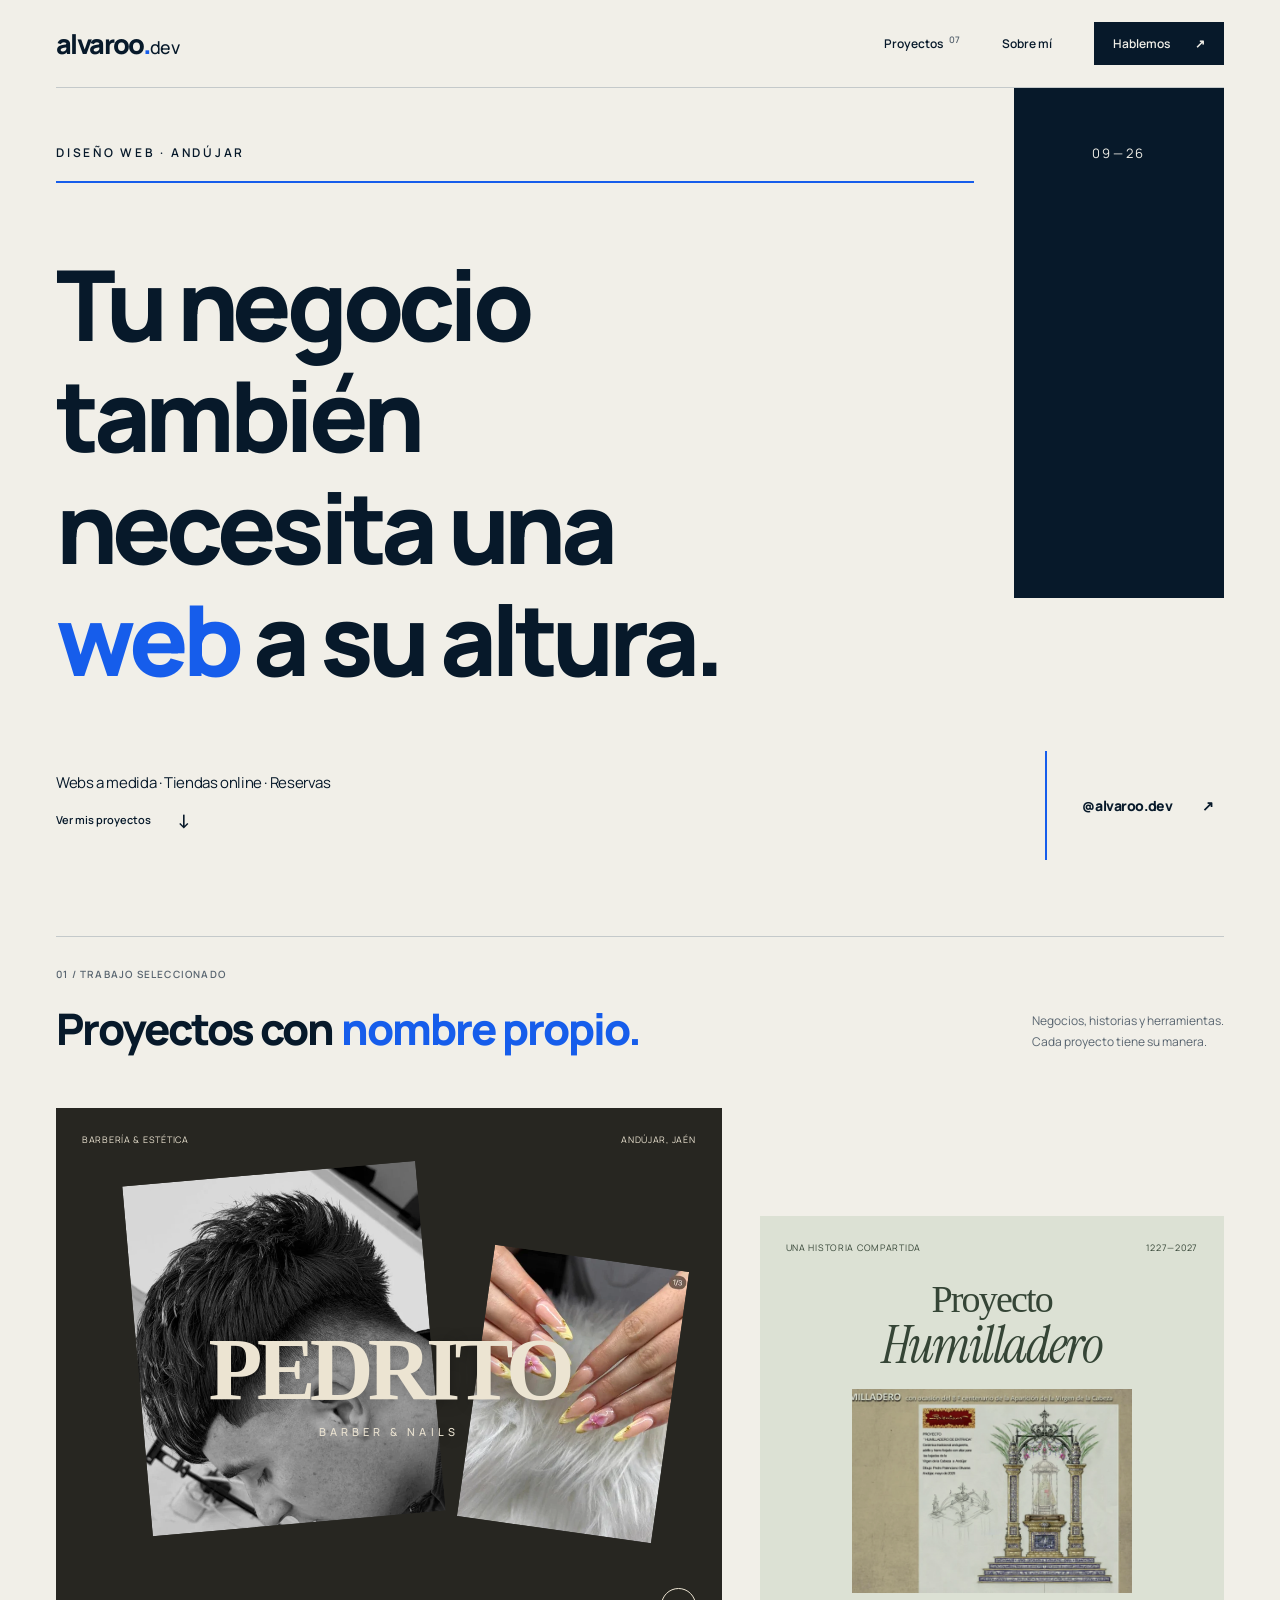
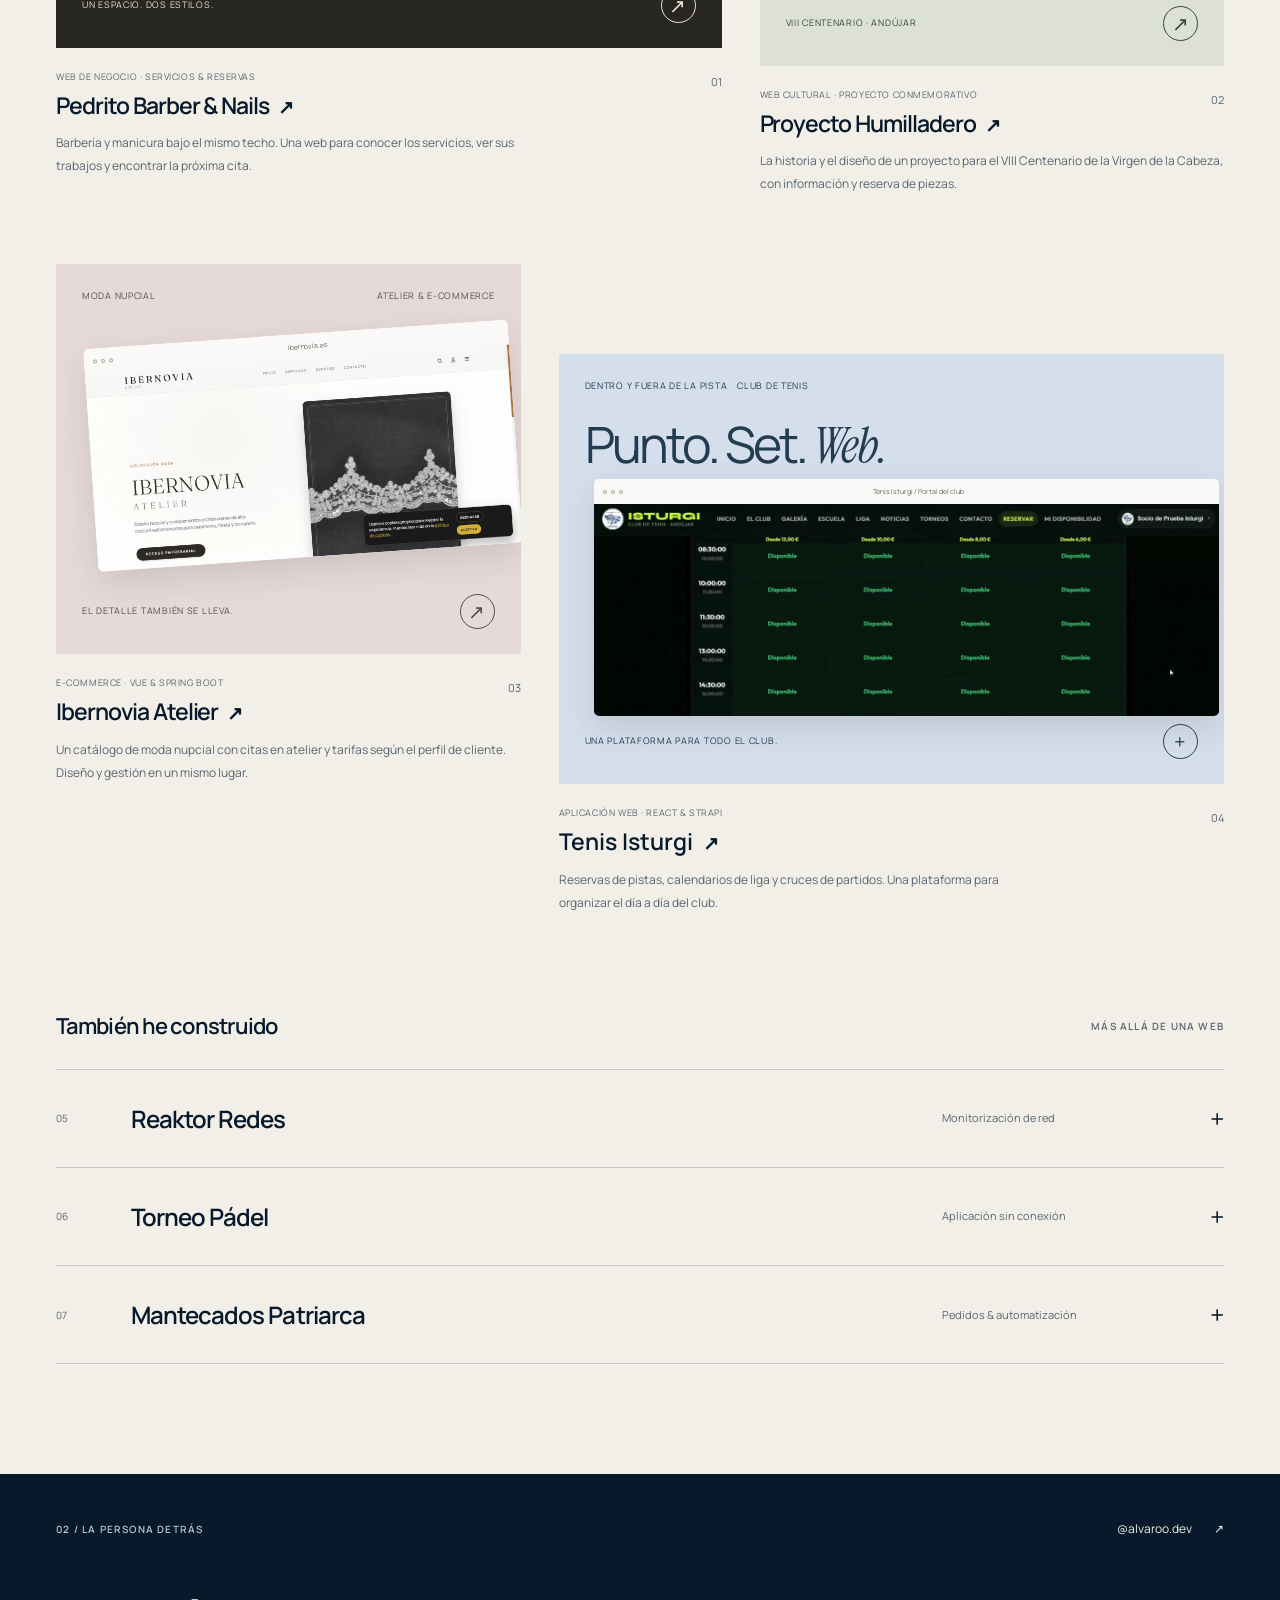
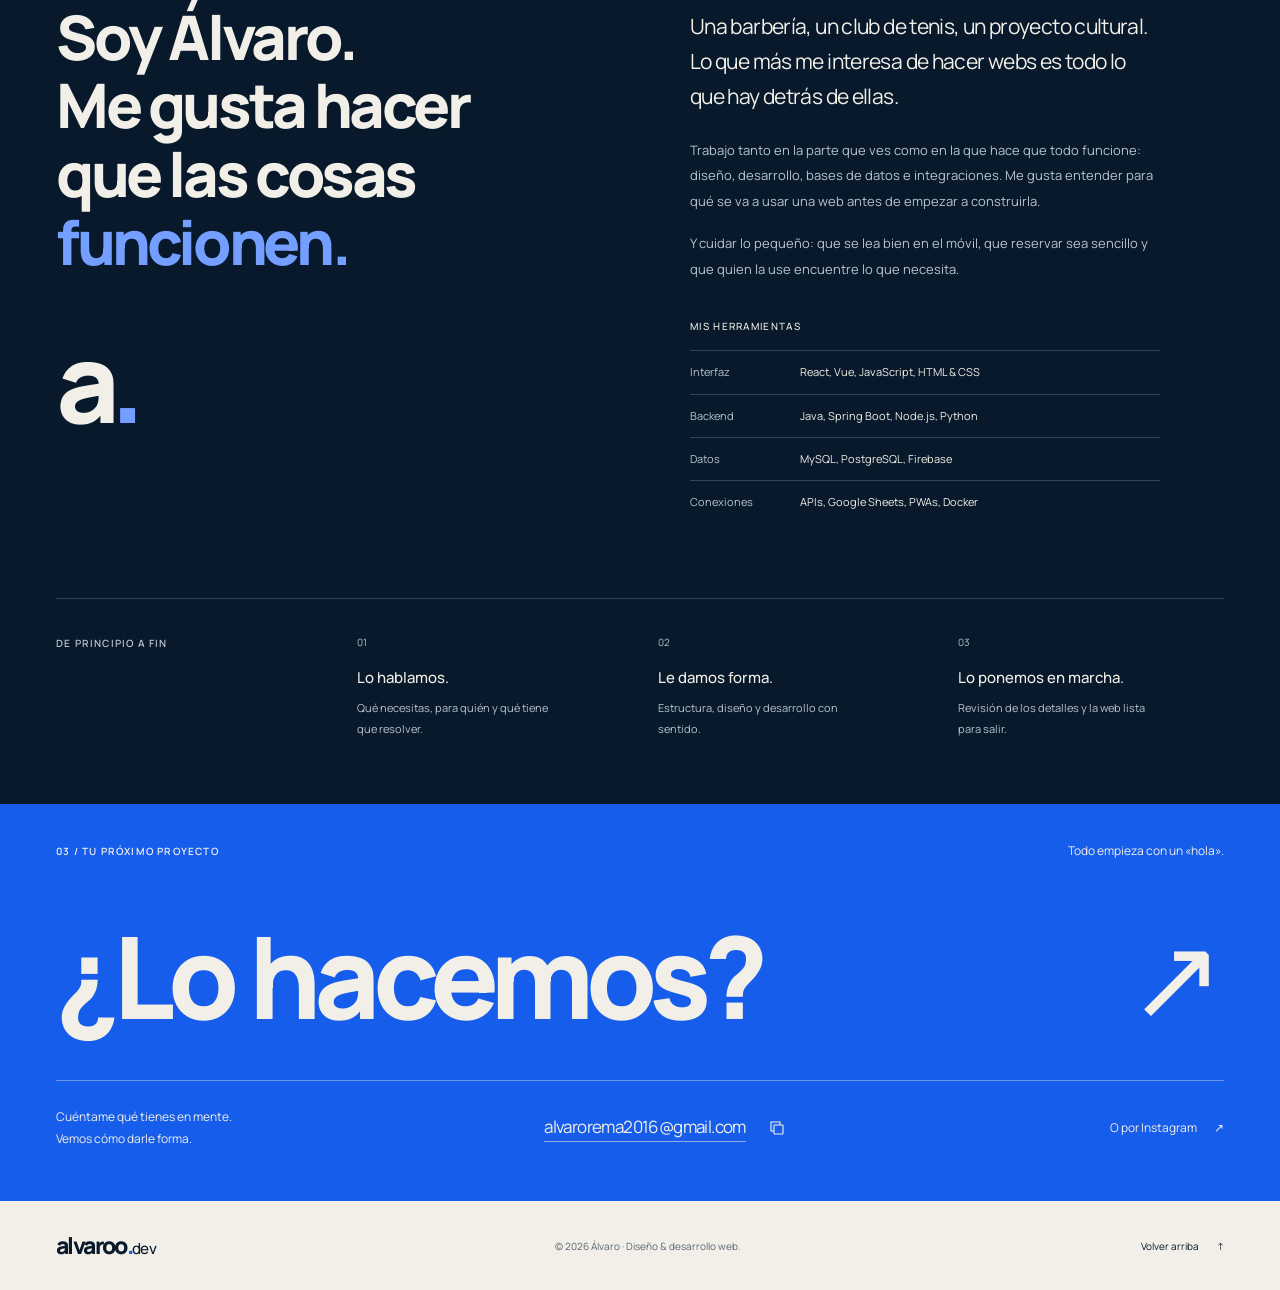
==== commit 11d5b9f0: "commit" ====
--- a/index.html
+++ b/index.html
@@ -1,289 +1,578 @@
-<!DOCTYPE html>
+<!doctype html>
 <html lang="es">
-<head>
-  <meta charset="UTF-8">
-  <meta name="viewport" content="width=device-width, initial-scale=1.0">
-  <title>Álvaro | Desarrollador Web Full-Stack</title>
-  <meta name="description" content="Portfolio profesional de Álvaro, Desarrollador de Software especializado en Spring Boot, React, Vue, PWAs y automatizaciones con Google Sheets API.">
-  <link rel="stylesheet" href="style.css?v=1.0.1">
-</head>
-<body>
-
-  <!-- Mesh Gradient Ambient Light -->
-  <div class="mesh-glow mesh-1"></div>
-  <div class="mesh-glow mesh-2"></div>
-  <div class="mesh-glow mesh-3"></div>
-
-  <!-- Microdot Grid Background -->
-  <div class="dot-grid"></div>
-
-  <!-- Navigation Bar -->
-  <header class="header">
-    <div class="container header-container">
-      <a href="#" class="brand-logo">
-        <span class="logo-accent">&lt;</span>Álvaro.dev<span class="logo-accent"> /&gt;</span>
-      </a>
-      <nav class="nav-menu">
-        <ul>
-          <li><a href="#proyectos">Proyectos</a></li>
-          <li><a href="#habilidades">Habilidades</a></li>
-          <li><a href="#contacto" class="nav-cta">Contacto</a></li>
-        </ul>
-      </nav>
-      <button class="nav-toggle" id="nav-toggle" aria-label="Abrir menú">
-        <span class="hamburger-bar"></span>
-        <span class="hamburger-bar"></span>
-        <span class="hamburger-bar"></span>
-      </button>
-    </div>
-  </header>
-
-  <!-- Hero Section -->
-  <section class="hero-section" id="inicio">
-    <div class="container hero-container">
-      <div class="hero-content">
-        <div class="badge-role">
-          <span class="pulse-dot"></span> Full-Stack Web Developer
-        </div>
-        <h1 class="hero-title">
-          Construyendo Sistemas <br>
-          <span class="gradient-text">Robustos y Escalables</span>
+  <head>
+    <meta charset="UTF-8" />
+    <meta name="viewport" content="width=device-width, initial-scale=1.0" />
+    <meta name="theme-color" content="#f1efe8" />
+    <title>Álvaro — Diseño y desarrollo web · Alvaroo.dev</title>
+    <meta
+      name="description"
+      content="Soy Álvaro, desarrollador web. Diseño webs y aplicaciones a medida. Conoce mis proyectos: Pedrito Barber & Nails, Proyecto Humilladero, Ibernovia y más."
+    />
+    <meta property="og:type" content="website" />
+    <meta property="og:locale" content="es_ES" />
+    <meta
+      property="og:title"
+      content="Álvaro — Una web a la altura de tu negocio."
+    />
+    <meta
+      property="og:description"
+      content="Diseño y desarrollo web a medida. Una selección de proyectos por Alvaroo.dev."
+    />
+    <link rel="icon" href="images/favicon.svg" type="image/svg+xml" />
+    <link
+      rel="preload"
+      href="fonts/manrope-800.woff"
+      as="font"
+      type="font/woff"
+      crossorigin
+    />
+    <link rel="stylesheet" href="style.css?v=2.0.0" />
+    <script src="app.js?v=2.0.0" defer></script>
+  </head>
+  <body>
+    <a class="skip-link" href="#contenido">Saltar al contenido</a>
+    <header class="header">
+      <div class="container header-inner">
+        <a class="wordmark" href="#inicio" aria-label="Alvaroo.dev — Inicio"
+          >alvaroo<span class="wordmark-dot">.</span
+          ><span class="wordmark-dev">dev</span></a
+        >
+        <button
+          class="menu-toggle"
+          aria-expanded="false"
+          aria-controls="navigation"
+          aria-label="Abrir menú"
+        >
+          <span></span><span></span>
+        </button>
+        <nav
+          class="navigation"
+          id="navigation"
+          aria-label="Navegación principal"
+        >
+          <a href="#proyectos">Proyectos <span class="nav-count">07</span></a
+          ><a href="#sobre-mi">Sobre mí</a
+          ><a class="nav-contact" href="#contacto"
+            >Hablemos <span aria-hidden="true">↗</span></a
+          >
+        </nav>
+      </div>
+    </header>
+    <main id="contenido">
+      <section class="hero container" id="inicio" aria-labelledby="hero-title">
+        <div class="hero-topline">
+          <p class="eyebrow">Diseño web · Andújar</p>
+          <span class="hero-edition" aria-label="Septiembre de 2026"
+            >09—26</span
+          >
+        </div>
+        <h1 id="hero-title">
+          Tu negocio<br />también<br />necesita una<br /><span class="blue-word"
+            >web</span
+          >
+          a su altura.
         </h1>
-        <p class="hero-description">
-          Desarrollador web especializado en arquitecturas de backend distribuidas en <strong>Spring Boot (Java)</strong>, interfaces reactivas modernas en <strong>React/Vue</strong>, aplicaciones sin conexión (PWAs) y flujos automatizados de sincronización de datos en tiempo real.
-        </p>
+        <div class="hero-bottom">
+          <div class="hero-intro">
+            <p>Webs a medida · Tiendas online · Reservas</p>
+            <a class="work-link" href="#proyectos"
+              >Ver mis proyectos <span aria-hidden="true">↓</span></a
+            >
+          </div>
+          <a
+            class="hero-instagram"
+            href="https://www.instagram.com/alvaroo.dev/"
+            target="_blank"
+            rel="noopener noreferrer"
+            >@alvaroo.dev <span aria-hidden="true">↗</span></a
+          >
+        </div>
+      </section>
+      <section
+        class="projects container"
+        id="proyectos"
+        aria-labelledby="projects-title"
+      >
+        <div class="section-heading">
+          <div>
+            <p class="eyebrow section-index">01 / Trabajo seleccionado</p>
+            <h2 id="projects-title">Proyectos con <em>nombre propio.</em></h2>
+          </div>
+          <p class="section-aside">
+            Negocios, historias y herramientas.<br />Cada proyecto tiene su
+            manera.
+          </p>
+        </div>
+        <div class="project-grid">
+          <article class="project project-pedrito">
+            <a
+              class="project-cover pedrito-cover"
+              href="https://pedritobarbershopandnails.es/"
+              target="_blank"
+              rel="noopener noreferrer"
+              aria-label="Visitar Pedrito Barber & Nails (nueva pestaña)"
+              ><div class="cover-topline">
+                <span>Barbería & estética</span><span>Andújar, Jaén</span>
+              </div>
+              <div class="pedrito-art">
+                <div class="pedrito-photo">
+                  <img
+                    src="images/pedrito-cut.webp"
+                    alt="Trabajo de corte de cabello de Pedrito Barber"
+                    width="525"
+                    height="700"
+                    fetchpriority="high"
+                  />
+                </div>
+                <div class="nails-photo">
+                  <img
+                    src="images/pedrito-nails.webp"
+                    alt="Manicura rosa de Nails Dreams & Beauty"
+                    width="340"
+                    height="450"
+                    loading="lazy"
+                  />
+                </div>
+                <span class="pedrito-type" aria-hidden="true"
+                  >PEDRITO<span>BARBER & NAILS</span></span
+                >
+              </div>
+              <div class="cover-bottomline">
+                <span>Un espacio. Dos estilos.</span
+                ><span class="cover-arrow" aria-hidden="true">↗</span>
+              </div></a
+            >
+            <div class="project-caption">
+              <div>
+                <p class="project-kind">
+                  Web de negocio · Servicios & reservas
+                </p>
+                <h3>
+                  <a
+                    href="https://pedritobarbershopandnails.es/"
+                    target="_blank"
+                    rel="noopener noreferrer"
+                    >Pedrito Barber & Nails <span aria-hidden="true">↗</span></a
+                  >
+                </h3>
+              </div>
+              <span class="project-number">01</span>
+            </div>
+            <p class="project-description">
+              Barbería y manicura bajo el mismo techo. Una web para conocer los
+              servicios, ver sus trabajos y encontrar la próxima cita.
+            </p>
+          </article>
+          <article class="project project-humilladero">
+            <a
+              class="project-cover humilladero-cover"
+              href="https://proyectohumilladero.es/"
+              target="_blank"
+              rel="noopener noreferrer"
+              aria-label="Visitar Proyecto Humilladero (nueva pestaña)"
+              ><div class="cover-topline">
+                <span>Una historia compartida</span><span>1227—2027</span>
+              </div>
+              <div class="humilladero-art">
+                <span class="humilladero-type" aria-hidden="true"
+                  >Proyecto<br /><em>Humilladero</em></span
+                ><img
+                  src="images/humilladero.webp"
+                  alt="Diseño del monumento del Proyecto Humilladero"
+                  width="850"
+                  height="478"
+                  loading="lazy"
+                />
+              </div>
+              <div class="cover-bottomline">
+                <span>VIII Centenario · Andújar</span
+                ><span class="cover-arrow" aria-hidden="true">↗</span>
+              </div></a
+            >
+            <div class="project-caption">
+              <div>
+                <p class="project-kind">
+                  Web cultural · Proyecto conmemorativo
+                </p>
+                <h3>
+                  <a
+                    href="https://proyectohumilladero.es/"
+                    target="_blank"
+                    rel="noopener noreferrer"
+                    >Proyecto Humilladero <span aria-hidden="true">↗</span></a
+                  >
+                </h3>
+              </div>
+              <span class="project-number">02</span>
+            </div>
+            <p class="project-description">
+              La historia y el diseño de un proyecto para el VIII Centenario de
+              la Virgen de la Cabeza, con información y reserva de piezas.
+            </p>
+          </article>
+          <article class="project project-ibernovia">
+            <a
+              class="project-cover browser-cover ibernovia-cover"
+              href="https://ibernovia.es/"
+              target="_blank"
+              rel="noopener noreferrer"
+              aria-label="Visitar Ibernovia Atelier (nueva pestaña)"
+              ><div class="cover-topline">
+                <span>Moda nupcial</span><span>Atelier & e-commerce</span>
+              </div>
+              <div class="browser-window">
+                <div class="browser-chrome" aria-hidden="true">
+                  <i></i><i></i><i></i><span>ibernovia.es</span>
+                </div>
+                <img
+                  src="images/ibernovia.webp"
+                  alt="Captura de Ibernovia Atelier y su colección de vestidos"
+                  width="1400"
+                  height="652"
+                  loading="lazy"
+                />
+              </div>
+              <div class="cover-bottomline">
+                <span>El detalle también se lleva.</span
+                ><span class="cover-arrow" aria-hidden="true">↗</span>
+              </div></a
+            >
+            <div class="project-caption">
+              <div>
+                <p class="project-kind">E-commerce · Vue & Spring Boot</p>
+                <h3>
+                  <a
+                    href="https://ibernovia.es/"
+                    target="_blank"
+                    rel="noopener noreferrer"
+                    >Ibernovia Atelier <span aria-hidden="true">↗</span></a
+                  >
+                </h3>
+              </div>
+              <span class="project-number">03</span>
+            </div>
+            <p class="project-description">
+              Un catálogo de moda nupcial con citas en atelier y tarifas según
+              el perfil de cliente. Diseño y gestión en un mismo lugar.
+            </p>
+          </article>
+          <article class="project project-tenis">
+            <button
+              class="project-cover browser-cover tenis-cover"
+              type="button"
+              data-project="tenis"
+              aria-haspopup="dialog"
+              aria-label="Ver detalles de Tenis Isturgi"
+            >
+              <span class="cover-topline"
+                ><span>Dentro y fuera de la pista</span
+                ><span>Club de tenis</span></span
+              ><span class="tenis-title" aria-hidden="true"
+                >Punto. Set. <em>Web.</em></span
+              ><span class="browser-window"
+                ><span class="browser-chrome" aria-hidden="true"
+                  ><i></i><i></i><i></i
+                  ><span>Tenis Isturgi / Portal del club</span></span
+                ><img
+                  src="images/tenis.webp"
+                  alt="Captura del portal deportivo Tenis Isturgi"
+                  width="1400"
+                  height="546"
+                  loading="lazy" /></span
+              ><span class="cover-bottomline"
+                ><span>Una plataforma para todo el club.</span
+                ><span class="cover-arrow" aria-hidden="true">+</span></span
+              >
+            </button>
+            <div class="project-caption">
+              <div>
+                <p class="project-kind">Aplicación web · React & Strapi</p>
+                <h3>
+                  <button
+                    type="button"
+                    data-project="tenis"
+                    aria-haspopup="dialog"
+                  >
+                    Tenis Isturgi <span aria-hidden="true">↗</span>
+                  </button>
+                </h3>
+              </div>
+              <span class="project-number">04</span>
+            </div>
+            <p class="project-description">
+              Reservas de pistas, calendarios de liga y cruces de partidos. Una
+              plataforma para organizar el día a día del club.
+            </p>
+          </article>
+        </div>
+        <div class="archive-heading">
+          <h3>También he construido</h3>
+          <span class="eyebrow">Más allá de una web</span>
+        </div>
+        <div class="archive">
+          <details class="archive-item">
+            <summary>
+              <span class="archive-number">05</span
+              ><span class="archive-name">Reaktor Redes</span
+              ><span class="archive-category">Monitorización de red</span
+              ><span class="archive-plus" aria-hidden="true">+</span>
+            </summary>
+            <div class="archive-content">
+              <img
+                src="images/redes.webp"
+                alt="Mapa de aulas y estado de los equipos de Reaktor Redes"
+                width="1000"
+                height="633"
+                loading="lazy"
+              />
+              <div>
+                <p>
+                  Un mapa interactivo del instituto que permite consultar qué
+                  equipos están activos y localizar incidencias de red por aula.
+                </p>
+                <p class="technology-list">Spring Boot / Sockets TCP / SVG</p>
+                <button
+                  class="text-link"
+                  type="button"
+                  data-project="redes"
+                  aria-haspopup="dialog"
+                >
+                  Ver el proyecto <span aria-hidden="true">↗</span>
+                </button>
+              </div>
+            </div>
+          </details>
+          <details class="archive-item">
+            <summary>
+              <span class="archive-number">06</span
+              ><span class="archive-name">Torneo Pádel</span
+              ><span class="archive-category">Aplicación sin conexión</span
+              ><span class="archive-plus" aria-hidden="true">+</span>
+            </summary>
+            <div class="archive-content">
+              <img
+                src="images/padel.webp"
+                alt="Interfaz del organizador de torneos de pádel"
+                width="1400"
+                height="511"
+                loading="lazy"
+              />
+              <div>
+                <p>
+                  Organización de torneos incluso sin conexión: horarios según
+                  disponibilidad y exportación de agendas a calendario e imagen.
+                </p>
+                <p class="technology-list">
+                  JavaScript / PWA / LocalStorage / iCal
+                </p>
+                <button
+                  class="text-link"
+                  type="button"
+                  data-project="padel"
+                  aria-haspopup="dialog"
+                >
+                  Ver el proyecto <span aria-hidden="true">↗</span>
+                </button>
+              </div>
+            </div>
+          </details>
+          <details class="archive-item">
+            <summary>
+              <span class="archive-number">07</span
+              ><span class="archive-name">Mantecados Patriarca</span
+              ><span class="archive-category">Pedidos & automatización</span
+              ><span class="archive-plus" aria-hidden="true">+</span>
+            </summary>
+            <div class="archive-content">
+              <img
+                src="images/patriarca.webp"
+                alt="Sistema de pedidos de Mantecados Patriarca"
+                width="1400"
+                height="580"
+                loading="lazy"
+              />
+              <div>
+                <p>
+                  Gestión de pedidos para una campaña escolar de dulces
+                  navideños, con sincronización en Google Sheets para consultar
+                  las ventas.
+                </p>
+                <p class="technology-list">
+                  Spring Boot / Google Sheets API / Firebase Auth
+                </p>
+                <button
+                  class="text-link"
+                  type="button"
+                  data-project="patriarca"
+                  aria-haspopup="dialog"
+                >
+                  Ver el proyecto <span aria-hidden="true">↗</span>
+                </button>
+              </div>
+            </div>
+          </details>
+        </div>
+      </section>
+      <section class="about" id="sobre-mi" aria-labelledby="about-title">
+        <div class="container">
+          <div class="about-top">
+            <p class="eyebrow">02 / La persona detrás</p>
+            <a
+              class="social-link"
+              href="https://www.instagram.com/alvaroo.dev/"
+              target="_blank"
+              rel="noopener noreferrer"
+              >@alvaroo.dev <span aria-hidden="true">↗</span></a
+            >
+          </div>
+          <div class="about-grid">
+            <div class="about-statement">
+              <h2 id="about-title">
+                Soy Álvaro.<br />Me gusta hacer<br />que las cosas<br /><em
+                  >funcionen.</em
+                >
+              </h2>
+              <span class="about-signature" aria-hidden="true"
+                >a<span>.</span></span
+              >
+            </div>
+            <div class="about-copy">
+              <p class="about-intro">
+                Una barbería, un club de tenis, un proyecto cultural. Lo que más
+                me interesa de hacer webs es todo lo que hay detrás de ellas.
+              </p>
+              <p>
+                Trabajo tanto en la parte que ves como en la que hace que todo
+                funcione: diseño, desarrollo, bases de datos e integraciones. Me
+                gusta entender para qué se va a usar una web antes de empezar a
+                construirla.
+              </p>
+              <p>
+                Y cuidar lo pequeño: que se lea bien en el móvil, que reservar
+                sea sencillo y que quien la use encuentre lo que necesita.
+              </p>
+              <div class="stack" id="habilidades">
+                <h3>Mis herramientas</h3>
+                <dl>
+                  <div>
+                    <dt>Interfaz</dt>
+                    <dd>React, Vue, JavaScript, HTML & CSS</dd>
+                  </div>
+                  <div>
+                    <dt>Backend</dt>
+                    <dd>Java, Spring Boot, Node.js, Python</dd>
+                  </div>
+                  <div>
+                    <dt>Datos</dt>
+                    <dd>MySQL, PostgreSQL, Firebase</dd>
+                  </div>
+                  <div>
+                    <dt>Conexiones</dt>
+                    <dd>APIs, Google Sheets, PWAs, Docker</dd>
+                  </div>
+                </dl>
+              </div>
+            </div>
+          </div>
+          <div class="process">
+            <p class="eyebrow">De principio a fin</p>
+            <div>
+              <span>01</span>
+              <h3>Lo hablamos.</h3>
+              <p>Qué necesitas, para quién y qué tiene que resolver.</p>
+            </div>
+            <div>
+              <span>02</span>
+              <h3>Le damos forma.</h3>
+              <p>Estructura, diseño y desarrollo con sentido.</p>
+            </div>
+            <div>
+              <span>03</span>
+              <h3>Lo ponemos en marcha.</h3>
+              <p>Revisión de los detalles y la web lista para salir.</p>
+            </div>
+          </div>
+        </div>
+      </section>
+      <section class="contact" id="contacto" aria-labelledby="contact-title">
+        <div class="container">
+          <div class="contact-top">
+            <p class="eyebrow">03 / Tu próximo proyecto</p>
+            <span class="contact-note">Todo empieza con un «hola».</span>
+          </div>
+          <a class="contact-title-link" href="mailto:alvarorema2016@gmail.com"
+            ><h2 id="contact-title">¿Lo <em>hacemos?</em></h2>
+            <span aria-hidden="true">↗</span></a
+          >
+          <div class="contact-bottom">
+            <p>Cuéntame qué tienes en mente.<br />Vemos cómo darle forma.</p>
+            <div class="email-contact">
+              <a href="mailto:alvarorema2016@gmail.com"
+                >alvarorema2016@gmail.com</a
+              ><button
+                id="copy-email"
+                type="button"
+                aria-label="Copiar dirección de correo"
+              >
+                <svg
+                  width="18"
+                  height="18"
+                  viewBox="0 0 24 24"
+                  fill="none"
+                  stroke="currentColor"
+                  stroke-width="1.5"
+                  aria-hidden="true"
+                >
+                  <rect x="8" y="8" width="12" height="12" rx="1" />
+                  <path d="M16 8V4H4v12h4" />
+                </svg></button
+              ><span
+                id="copy-status"
+                class="copy-status"
+                role="status"
+                aria-live="polite"
+              ></span>
+            </div>
+            <a
+              class="instagram-contact"
+              href="https://www.instagram.com/alvaroo.dev/"
+              target="_blank"
+              rel="noopener noreferrer"
+              >O por Instagram <span aria-hidden="true">↗</span></a
+            >
+          </div>
+        </div>
+      </section>
+    </main>
+    <footer class="footer container">
+      <a class="wordmark" href="#inicio"
+        >alvaroo<span class="wordmark-dot">.</span
+        ><span class="wordmark-dev">dev</span></a
+      >
+      <p>© <span id="year">2026</span> Álvaro · Diseño & desarrollo web.</p>
+      <a href="#inicio">Volver arriba <span aria-hidden="true">↑</span></a>
+    </footer>
+    <dialog
+      class="project-dialog"
+      id="project-dialog"
+      aria-labelledby="dialog-title"
+    >
+      <div class="dialog-inner">
+        <button
+          class="dialog-close"
+          type="button"
+          aria-label="Cerrar proyecto"
+          autofocus
+        >
+          ×
+        </button>
+        <p class="eyebrow" id="dialog-category"></p>
+        <h2 id="dialog-title"></h2>
+        <img id="dialog-image" alt="" />
+        <p id="dialog-description"></p>
+        <p class="technology-list" id="dialog-technologies"></p>
       </div>
-      <div class="hero-visual">
-        <div class="profile-glow"></div>
-        <div class="avatar-wrapper">
-          <img src="images/logo.jpeg" alt="Álvaro Dev" class="avatar-img">
-        </div>
-      </div>
-    </div>
-  </section>
-
-  <!-- Projects Section -->
-  <section class="section-projects" id="proyectos">
-    <div class="container">
-      <div class="section-header">
-        <h2 class="section-title">Proyectos Destacados</h2>
-        <p class="section-subtitle">Sistemas e implementaciones reales ejecutados en entornos de producción y educativos, analizados a fondo desde su persistencia de datos hasta su lógica algorítmica.</p>
-      </div>
-
-      <!-- Categories Filter Grid -->
-      <div class="filter-container">
-        <button class="filter-btn active" data-filter="all">Todos los Proyectos</button>
-        <button class="filter-btn" data-filter="fullstack">Sistemas Full-Stack</button>
-        <button class="filter-btn" data-filter="monitor">Sistemas de Monitorización</button>
-        <button class="filter-btn" data-filter="pwa">PWAs & Offline-First</button>
-        <button class="filter-btn" data-filter="integration">Integraciones & APIs</button>
-      </div>
-
-      <!-- Projects Grid Layout -->
-      <div class="projects-grid">
-        <!-- Ibernovia Atelier -->
-        <article class="project-card" data-category="fullstack" data-hue="345">
-          <div class="card-glow"></div>
-          <div class="card-image-container">
-            <img src="images/ibernovia.png" alt="Ibernovia Atelier" class="project-image">
-            <div class="card-overlay-badge">Atelier E-Commerce</div>
-          </div>
-          <div class="card-body">
-            <h3 class="card-title">Ibernovia Atelier</h3>
-            <p class="card-description">
-              Plataforma de comercio electrónico de alta costura nupcial. Gestiona catálogos, citas en probador físico y calcula tarifas comerciales multi-rol en tiempo real.
-            </p>
-            <div class="card-tags">
-              <span class="tech-tag">Vue 3</span>
-              <span class="tech-tag">Spring Boot</span>
-              <span class="tech-tag">MySQL</span>
-              <span class="tech-tag">Firebase Auth</span>
-            </div>
-            <div class="card-actions">
-              <a href="https://ibernovia.es" target="_blank" class="card-link-web">
-                Visitar Sitio
-                <svg xmlns="http://www.w3.org/2000/svg" width="14" height="14" viewBox="0 0 24 24" fill="none" stroke="currentColor" stroke-width="2.5" stroke-linecap="round" stroke-linejoin="round"><path d="M18 13v6a2 2 0 0 1-2 2H5a2 2 0 0 1-2-2V8a2 2 0 0 1 2-2h6"></path><polyline points="15 3 21 3 21 9"></polyline><line x1="10" y1="14" x2="21" y2="3"></line></svg>
-              </a>
-            </div>
-          </div>
-        </article>
-
-        <!-- Tenis Isturgi -->
-        <article class="project-card" data-category="fullstack" data-hue="208">
-          <div class="card-glow"></div>
-          <div class="card-image-container">
-            <img src="images/TENISISTURGI.png" alt="Tenis Isturgi" class="project-image">
-            <div class="card-overlay-badge">Portal del Club</div>
-          </div>
-          <div class="card-body">
-            <h3 class="card-title">Tenis Isturgi</h3>
-            <p class="card-description">
-              Plataforma deportiva integral. Controla calendarios de ligas, reservas de pistas y genera enfrentamientos balanceados con el algoritmo Berger (Round-Robin).
-            </p>
-            <div class="card-tags">
-              <span class="tech-tag">React</span>
-              <span class="tech-tag">Node.js (Strapi)</span>
-              <span class="tech-tag">PostgreSQL</span>
-              <span class="tech-tag">Algoritmo Berger</span>
-            </div>
-          </div>
-        </article>
-
-        <!-- Reaktor Redes -->
-        <article class="project-card" data-category="monitor" data-hue="180">
-          <div class="card-glow"></div>
-          <div class="card-image-container">
-            <img src="images/REDES-MAPA.png" alt="Reaktor Redes" class="project-image">
-            <div class="card-overlay-badge">Monitorización de Red</div>
-          </div>
-          <div class="card-body">
-            <h3 class="card-title">Reaktor Redes</h3>
-            <p class="card-description">
-              Escáner e indicador de estado de red local de instituto. Muestra aulas e IPs caídas o activas en tiempo real sobre un mapa interactivo (vista de pájaro).
-            </p>
-            <div class="card-tags">
-              <span class="tech-tag">Spring Boot</span>
-              <span class="tech-tag">Thread Pools</span>
-              <span class="tech-tag">Sockets TCP</span>
-              <span class="tech-tag">SVG Dinámico</span>
-            </div>
-          </div>
-        </article>
-
-        <!-- Torneo Pádel -->
-        <article class="project-card" data-category="pwa" data-hue="208">
-          <div class="card-glow"></div>
-          <div class="card-image-container">
-            <img src="images/CARTEL-PADEL.png" alt="Torneo Pádel" class="project-image">
-            <div class="card-overlay-badge">Gestor de Torneos</div>
-          </div>
-          <div class="card-body">
-            <h3 class="card-title">Torneo Pádel</h3>
-            <p class="card-description">
-              PWA offline-first para gestión completa de torneos de pádel. Calcula fixtures por disponibilidad de horarios, exporta agendas en iCal e imágenes PNG.
-            </p>
-            <div class="card-tags">
-              <span class="tech-tag">JS ES6 PWA</span>
-              <span class="tech-tag">LocalStorage</span>
-              <span class="tech-tag">iCal Sync</span>
-              <span class="tech-tag">Google Webhooks</span>
-            </div>
-          </div>
-        </article>
-
-        <!-- Mantecados Patriarca -->
-        <article class="project-card" data-category="integration" data-hue="345">
-          <div class="card-glow"></div>
-          <div class="card-image-container">
-            <img src="images/Patriarca.png" alt="Mantecados El Patriarca" class="project-image">
-            <div class="card-overlay-badge">Pedidos & APIs</div>
-          </div>
-          <div class="card-body">
-            <h3 class="card-title">Mantecados Patriarca</h3>
-            <p class="card-description">
-              Sistema escolar de venta navideña. Sincroniza en tiempo real los pedidos de dulces directamente sobre una hoja de Google Sheets (a modo de base de datos Excel).
-            </p>
-            <div class="card-tags">
-              <span class="tech-tag">Spring Boot</span>
-              <span class="tech-tag">Google Sheets API</span>
-              <span class="tech-tag">Thymeleaf</span>
-              <span class="tech-tag">Firebase Auth</span>
-            </div>
-          </div>
-        </article>
-      </div>
-    </div>
-  </section>
-
-
-
-  <!-- Skills Section -->
-  <section class="section-skills" id="habilidades">
-    <div class="container">
-      <div class="section-header">
-        <h2 class="section-title">Stack Tecnológico</h2>
-        <p class="section-subtitle">Tecnologías y arquitecturas de software que manejo diariamente con dominio técnico y consistencia.</p>
-      </div>
-
-      <div class="skills-grid-container">
-        <!-- Backend Card -->
-        <div class="skill-category-card">
-          <div class="card-icon">
-            <svg xmlns="http://www.w3.org/2000/svg" width="24" height="24" viewBox="0 0 24 24" fill="none" stroke="currentColor" stroke-width="2" stroke-linecap="round" stroke-linejoin="round"><rect x="2" y="2" width="20" height="8" rx="2" ry="2"></rect><rect x="2" y="14" width="20" height="8" rx="2" ry="2"></rect><line x1="6" y1="6" x2="6.01" y2="6"></line><line x1="6" y1="18" x2="6.01" y2="18"></line></svg>
-          </div>
-          <h3>Backend & APIs</h3>
-          <ul class="skill-items-list">
-            <li><span>Spring Boot (Java 17)</span> <span class="badge-level level-expert">Avanzado</span></li>
-            <li><span>Node.js / Express</span> <span class="badge-level level-expert">Avanzado</span></li>
-            <li><span>Strapi Headless CMS</span> <span class="badge-level level-mid">Avanzado</span></li>
-            <li><span>Python (Automation Scripts)</span> <span class="badge-level level-expert">Avanzado</span></li>
-          </ul>
-        </div>
-
-        <!-- Frontend Card -->
-        <div class="skill-category-card">
-          <div class="card-icon">
-            <svg xmlns="http://www.w3.org/2000/svg" width="24" height="24" viewBox="0 0 24 24" fill="none" stroke="currentColor" stroke-width="2" stroke-linecap="round" stroke-linejoin="round"><rect x="3" y="3" width="18" height="18" rx="2" ry="2"></rect><line x1="9" y1="3" x2="9" y2="21"></line></svg>
-          </div>
-          <h3>Frontend & UI</h3>
-          <ul class="skill-items-list">
-            <li><span>Vue 3 (Vite, Pinia, Axios)</span> <span class="badge-level level-expert">Avanzado</span></li>
-            <li><span>React (Hooks, Context)</span> <span class="badge-level level-expert">Avanzado</span></li>
-            <li><span>JavaScript ES6+</span> <span class="badge-level level-expert">Avanzado</span></li>
-            <li><span>PWAs & Service Workers</span> <span class="badge-level level-mid">Intermedio</span></li>
-          </ul>
-        </div>
-
-        <!-- Persistence & Cloud Card -->
-        <div class="skill-category-card">
-          <div class="card-icon">
-            <svg xmlns="http://www.w3.org/2000/svg" width="24" height="24" viewBox="0 0 24 24" fill="none" stroke="currentColor" stroke-width="2" stroke-linecap="round" stroke-linejoin="round"><ellipse cx="12" cy="5" rx="9" ry="3"></ellipse><path d="M3 5v14c0 1.66 4 3 9 3s9-1.34 9-3V5"></path><path d="M3 12c0 1.66 4 3 9 3s9-1.34 9-3"></path></svg>
-          </div>
-          <h3>Bases de Datos & Integración</h3>
-          <ul class="skill-items-list">
-            <li><span>PostgreSQL / MySQL</span> <span class="badge-level level-expert">Avanzado</span></li>
-            <li><span>Google Sheets API</span> <span class="badge-level level-expert">Avanzado</span></li>
-            <li><span>Firebase Auth / Firestore</span> <span class="badge-level level-expert">Avanzado</span></li>
-            <li><span>Docker Compose / VPS</span> <span class="badge-level level-mid">Intermedio</span></li>
-          </ul>
-        </div>
-      </div>
-    </div>
-  </section>
-
-  <!-- Contact Section -->
-  <section class="section-contact" id="contacto">
-    <div class="container">
-      <div class="contact-box-glow"></div>
-      <div class="contact-glass-panel">
-        <h2 class="contact-title">¿Listo para construir algo juntos?</h2>
-        <p class="contact-text">
-          Estoy disponible para desarrollar integraciones a medida de APIs, automatizar bases de datos, implementar monitorizaciones de redes locales u optimizar sistemas web.
-        </p>
-        <div class="contact-buttons">
-          <a href="mailto:alvarorema2016@gmail.com" class="btn btn-primary">
-            <svg xmlns="http://www.w3.org/2000/svg" width="18" height="18" viewBox="0 0 24 24" fill="none" stroke="currentColor" stroke-width="2" stroke-linecap="round" stroke-linejoin="round"><path d="M4 4h16c1.1 0 2 .9 2 2v12c0 1.1-.9 2-2 2H4c-1.1 0-2-.9-2-2V6c0-1.1.9-2 2-2z"></path><polyline points="22,6 12,13 2,6"></polyline></svg>
-            Enviar Email
-          </a>
-          <button class="btn btn-outline" id="copy-email-btn">
-            Copiar al Portapapeles
-          </button>
-        </div>
-        <div id="email-copied-toast" class="toast-alert">¡Email copiado con éxito!</div>
-      </div>
-    </div>
-  </section>
-
-  <!-- Footer -->
-  <footer class="footer-element">
-    <div class="container">
-      <p>&copy; 2026 Álvaro Dev. Código limpio en TypeScript y Java. Todos los derechos reservados.</p>
-    </div>
-  </footer>
-
-
-
-
-  <script src="app.js?v=1.0.1"></script>
-</body>
+    </dialog>
+  </body>
 </html>
--- a/style.css
+++ b/style.css
@@ -1,936 +1,1858 @@
-@import url('https://fonts.googleapis.com/css2?family=Plus+Jakarta+Sans:ital,wght@0,300;0,400;0,500;0,600;0,700;0,800;1,400&family=Space+Grotesk:wght@400;500;600;700&family=JetBrains+Mono:wght@400;500;600&display=swap');
-
+@font-face {
+  font-family: Manrope;
+  src: url("fonts/manrope-400.woff") format("woff");
+  font-weight: 400;
+  font-display: swap;
+}
+@font-face {
+  font-family: Manrope;
+  src: url("fonts/manrope-500.woff") format("woff");
+  font-weight: 500;
+  font-display: swap;
+}
+@font-face {
+  font-family: Manrope;
+  src: url("fonts/manrope-600.woff") format("woff");
+  font-weight: 600;
+  font-display: swap;
+}
+@font-face {
+  font-family: Manrope;
+  src: url("fonts/manrope-800.woff") format("woff");
+  font-weight: 800;
+  font-display: swap;
+}
+@font-face {
+  font-family: "Instrument Serif";
+  src: url("fonts/instrument-serif.woff") format("woff");
+  font-style: italic;
+  font-weight: 400;
+  font-display: swap;
+}
 :root {
-  /* Adapted Steel-Blue & Fuchsia Theme */
-  --primary-hue: 208;
-  --secondary-hue: 345;
-  
-  --primary: hsl(var(--primary-hue), 90%, 60%);
-  --primary-glow: hsla(var(--primary-hue), 90%, 60%, 0.15);
-  --secondary: hsl(var(--secondary-hue), 95%, 62%);
-  --secondary-glow: hsla(var(--secondary-hue), 95%, 62%, 0.15);
-  
-  /* Neutral Color Palette */
-  --bg-darkest: #040407;
-  --bg-darker: #08080d;
-  --bg-dark: #0e0e16;
-  --bg-card: rgba(14, 14, 22, 0.45);
-  --bg-card-hover: rgba(22, 22, 36, 0.65);
-  --border: rgba(255, 255, 255, 0.05);
-  --border-hover: rgba(255, 255, 255, 0.12);
-  
-  --text-primary: #f8fafc;
-  --text-secondary: #94a3b8;
-  --text-muted: #627288;
-  
-  /* Fonts */
-  --font-title: 'Space Grotesk', sans-serif;
-  --font-body: 'Plus Jakarta Sans', sans-serif;
-  --font-code: 'JetBrains Mono', monospace;
-  
-  --transition: all 0.3s cubic-bezier(0.16, 1, 0.3, 1);
-}
-
-/* Reset */
-* {
+  --paper: #f1efe8;
+  --ink: #07192a;
+  --muted: #596570;
+  --line: #c4c9ca;
+  --blue: #165deb;
+  --serif: "Instrument Serif", Georgia, serif;
+  --sans: Manrope, Arial, sans-serif;
+}
+/* Foundation */
+*,
+*::before,
+*::after {
   box-sizing: border-box;
+}
+html {
+  scroll-behavior: smooth;
+  scroll-padding-top: 105px;
+}
+body {
   margin: 0;
-  padding: 0;
-  scroll-behavior: smooth;
-}
-
-body {
-  background-color: var(--bg-darkest);
-  color: var(--text-primary);
-  font-family: var(--font-body);
-  overflow-x: hidden;
-  position: relative;
-  line-height: 1.6;
-}
-
-/* Microdot Background Grid */
-.dot-grid {
-  position: absolute;
+  background: var(--paper);
+  color: var(--ink);
+  font-family: var(--sans);
+  font-size: 15px;
+  line-height: 1.65;
+}
+body.modal-open {
+  overflow: hidden;
+}
+button,
+a {
+  -webkit-tap-highlight-color: transparent;
+}
+a {
+  color: inherit;
+  text-decoration: none;
+}
+button {
+  font: inherit;
+  color: inherit;
+  cursor: pointer;
+  border: 0;
+}
+button:disabled {
+  cursor: wait;
+}
+img {
+  display: block;
+  max-width: 100%;
+  height: auto;
+}
+h1,
+h2,
+h3,
+p {
+  margin: 0;
+}
+h1,
+h2,
+h3 {
+  font-weight: 500;
+}
+em {
+  font-family: var(--serif);
+  font-weight: 400;
+}
+button:focus-visible,
+a:focus-visible,
+summary:focus-visible {
+  outline: 2px solid currentColor;
+  outline-offset: 6px;
+}
+::selection {
+  background: var(--blue);
+  color: var(--ink);
+}
+.container {
+  width: min(1376px, calc(100% - 112px));
+  margin-inline: auto;
+}
+.eyebrow {
+  font-size: 10px;
+  letter-spacing: 0.12em;
+  text-transform: uppercase;
+  font-weight: 600;
+}
+.skip-link {
+  position: fixed;
+  top: 12px;
+  left: 16px;
+  padding: 12px 20px;
+  background: var(--ink);
+  color: var(--paper);
+  transform: translateY(-180%);
+  z-index: 100;
+}
+.skip-link:focus {
+  transform: none;
+}
+/* Navigation */
+.header {
+  position: sticky;
   top: 0;
-  left: 0;
-  width: 100%;
-  height: 100%;
-  background-image: radial-gradient(rgba(255, 255, 255, 0.02) 1px, transparent 1px);
-  background-size: 28px 28px;
-  z-index: -2;
-  pointer-events: none;
-}
-
-/* Ambient Radial Glows */
-.mesh-glow {
-  position: absolute;
-  border-radius: 50%;
-  filter: blur(140px);
-  opacity: 0.35;
-  pointer-events: none;
-  z-index: -1;
-  transition: background 0.8s ease;
-  will-change: transform;
-}
-
-.mesh-1 {
-  width: 650px;
-  height: 650px;
-  background: radial-gradient(circle, var(--primary) 0%, transparent 70%);
-  top: -150px;
-  left: -200px;
-  animation: floatGlow1 22s ease-in-out infinite;
-}
-
-.mesh-2 {
-  width: 550px;
-  height: 550px;
-  background: radial-gradient(circle, var(--secondary) 0%, transparent 70%);
-  top: 35%;
-  right: -200px;
-  animation: floatGlow2 26s ease-in-out infinite;
-}
-
-.mesh-3 {
-  width: 750px;
-  height: 750px;
-  background: radial-gradient(circle, var(--primary) 0%, transparent 70%);
-  bottom: -200px;
-  left: 15%;
-  animation: floatGlow3 30s ease-in-out infinite;
-}
-
-@keyframes floatGlow1 {
-  0% { transform: translate(0, 0) scale(1); }
-  33% { transform: translate(40px, -60px) scale(1.06); }
-  66% { transform: translate(-30px, 50px) scale(0.94); }
-  100% { transform: translate(0, 0) scale(1); }
-}
-
-@keyframes floatGlow2 {
-  0% { transform: translate(0, 0) scale(1); }
-  50% { transform: translate(-50px, 70px) scale(0.9); }
-  100% { transform: translate(0, 0) scale(1); }
-}
-
-@keyframes floatGlow3 {
-  0% { transform: translate(0, 0) scale(1); }
-  33% { transform: translate(-60px, -40px) scale(1.08); }
-  66% { transform: translate(50px, 40px) scale(0.92); }
-  100% { transform: translate(0, 0) scale(1); }
-}
-
-/* Container */
-.container {
-  max-width: 1200px;
-  margin: 0 auto;
-  padding: 0 24px;
-}
-
-/* Scrollbar Customization */
-::-webkit-scrollbar {
-  width: 10px;
-  height: 10px;
-}
-
-::-webkit-scrollbar-track {
-  background: var(--bg-darkest);
-}
-
-::-webkit-scrollbar-thumb {
-  background: rgba(255, 255, 255, 0.08);
-  border-radius: 5px;
-  border: 2px solid var(--bg-darkest);
-}
-
-::-webkit-scrollbar-thumb:hover {
-  background: var(--primary);
-}
-
-/* Navigation Header */
-.header {
-  position: fixed;
-  top: 0;
-  left: 0;
-  width: 100%;
-  z-index: 100;
-  background: rgba(4, 4, 7, 0.75);
-  backdrop-filter: blur(20px);
-  -webkit-backdrop-filter: blur(20px);
-  border-bottom: 1px solid var(--border);
-  padding: 18px 0;
-}
-
-.header-container {
+  z-index: 20;
+  background: rgba(241, 239, 232, 0.97);
+  border-bottom: 1px solid var(--line);
+}
+.header-inner {
+  height: 88px;
+  display: flex;
+  align-items: center;
+  justify-content: space-between;
+}
+.wordmark {
+  font-size: 27px;
+  font-weight: 800;
+  letter-spacing: -1.6px;
+  line-height: 1;
+}
+.wordmark-dot {
+  color: var(--blue);
+}
+.wordmark-dev {
+  font-weight: 500;
+  font-size: 0.66em;
+  letter-spacing: -0.8px;
+}
+.navigation {
+  display: flex;
+  align-items: center;
+  gap: 42px;
+  font-size: 12px;
+  font-weight: 600;
+}
+.navigation > a {
+  padding: 12px 0;
+  transition: color 0.2s;
+}
+.navigation > a:hover,
+.social-link:hover {
+  color: var(--blue);
+}
+.nav-count {
+  font-size: 9px;
+  vertical-align: super;
+  margin-left: 4px;
+  color: var(--muted);
+}
+.navigation .nav-contact {
+  border: 1px solid var(--ink);
+  padding: 11px 18px;
+}
+.nav-contact span {
+  margin-left: 23px;
+}
+.navigation .nav-contact:hover {
+  background: var(--ink);
+  color: var(--paper);
+}
+.menu-toggle {
+  display: none;
+}
+/* Introduction */
+.hero {
+  padding-top: 42px;
+  padding-bottom: 66px;
+}
+.hero-topline {
   display: flex;
   justify-content: space-between;
   align-items: center;
 }
-
-.brand-logo {
-  font-family: var(--font-title);
-  font-size: 22px;
-  font-weight: 700;
-  color: var(--text-primary);
-  text-decoration: none;
-  letter-spacing: -0.5px;
-  transition: var(--transition);
+.hero h1 {
+  font-size: clamp(84px, 9.65vw, 156px);
+  line-height: 1.03;
+  letter-spacing: -0.075em;
+  margin: 57px 0 40px;
+  font-weight: 500;
+}
+.hero h1 em {
+  letter-spacing: -0.05em;
+}
+.hero-second-line {
+  display: flex;
+  align-items: baseline;
+  gap: 0.2em;
   white-space: nowrap;
 }
-
-/* Navigation Mobile Toggle */
-.nav-toggle {
-  display: none;
-  background: none;
-  border: none;
-  cursor: pointer;
-  flex-direction: column;
-  gap: 6px;
-  padding: 8px;
-  z-index: 110;
-  outline: none;
-}
-
-.hamburger-bar {
-  display: block;
-  width: 22px;
-  height: 2px;
-  background-color: var(--text-primary);
-  border-radius: 2px;
-  transition: transform 0.3s cubic-bezier(0.16, 1, 0.3, 1), opacity 0.3s ease;
-}
-
-/* Toggle Animation to Cross */
-.nav-toggle.active .hamburger-bar:nth-child(1) {
-  transform: translateY(8px) rotate(45deg);
-}
-
-.nav-toggle.active .hamburger-bar:nth-child(2) {
-  opacity: 0;
-}
-
-.nav-toggle.active .hamburger-bar:nth-child(3) {
-  transform: translateY(-8px) rotate(-45deg);
-}
-
-.brand-logo:hover {
-  opacity: 0.9;
-}
-
-.logo-accent {
-  color: var(--secondary);
-  font-weight: 800;
-}
-
-.nav-menu ul {
-  display: flex;
-  gap: 28px;
+.hero-asterisk {
+  align-self: center;
+  display: inline-block;
+  color: var(--blue);
+  font-family: Georgia, serif;
+  font-size: 0.73em;
+  line-height: 1;
+  margin-left: auto;
+  margin-right: 8px;
+  transform: rotate(12deg);
+}
+.hero-bottom {
+  display: grid;
+  grid-template-columns: 1fr 1.2fr 0.65fr;
+  gap: 54px;
+  align-items: end;
+  margin-top: 49px;
+}
+.hero-bottom > p {
+  font-size: 15px;
+  max-width: 390px;
+  line-height: 1.8;
+}
+.work-link {
+  display: flex;
   align-items: center;
-  list-style: none;
-}
-
-.nav-menu a {
-  color: var(--text-secondary);
-  text-decoration: none;
-  font-size: 14px;
-  font-weight: 550;
-  transition: var(--transition);
-}
-
-.nav-menu a:hover {
-  color: var(--text-primary);
-}
-
-.nav-menu a.nav-cta {
-  background: var(--primary-glow);
-  color: var(--primary);
-  padding: 8px 18px;
-  border-radius: 20px;
-  border: 1px solid hsla(var(--primary-hue), 100%, 65%, 0.2);
-}
-
-.nav-menu a.nav-cta:hover {
-  background: var(--primary);
-  color: var(--bg-darkest);
-  box-shadow: 0 0 15px var(--primary-glow);
-}
-
-/* Hero Section */
-.hero-section {
-  min-height: 100vh;
-  display: flex;
-  align-items: center;
-  padding-top: 120px;
-  padding-bottom: 60px;
-  position: relative;
-}
-
-.hero-container {
-  display: grid;
-  grid-template-columns: 1.05fr 0.95fr;
-  gap: 48px;
-  align-items: center;
-}
-
-.badge-role {
-  display: inline-flex;
-  align-items: center;
-  gap: 8px;
-  background: rgba(255, 255, 255, 0.03);
-  border: 1px solid var(--border);
-  padding: 6px 14px;
-  border-radius: 20px;
-  font-family: var(--font-title);
-  font-size: 13px;
-  color: var(--primary);
+  gap: 17px;
+  width: fit-content;
+  font-size: 12px;
   font-weight: 600;
-  margin-bottom: 24px;
-  letter-spacing: 0.5px;
-}
-
-.pulse-dot {
-  width: 6px;
-  height: 6px;
-  background: var(--primary);
+}
+.circle-arrow {
+  display: flex;
+  width: 46px;
+  height: 46px;
+  border: 1px solid var(--ink);
   border-radius: 50%;
-  box-shadow: 0 0 8px var(--primary);
-  animation: pulse 1.8s infinite;
-}
-
-@keyframes pulse {
-  0% { transform: scale(0.9); opacity: 0.8; }
-  50% { transform: scale(1.3); opacity: 1; box-shadow: 0 0 12px var(--primary); }
-  100% { transform: scale(0.9); opacity: 0.8; }
-}
-
-.hero-title {
-  font-family: var(--font-title);
-  font-size: clamp(38px, 5vw, 62px);
-  font-weight: 700;
-  line-height: 1.15;
-  letter-spacing: -1.5px;
-  margin-bottom: 20px;
-}
-
-.gradient-text {
-  background: linear-gradient(135deg, hsl(180, 75%, 45%) 0%, var(--primary) 50%, var(--secondary) 100%);
-  -webkit-background-clip: text;
-  -webkit-text-fill-color: transparent;
-}
-
-.hero-description {
-  color: var(--text-secondary);
-  font-size: 16px;
-  line-height: 1.7;
-  max-width: 580px;
-  margin-bottom: 36px;
-}
-
-.hero-actions {
-  display: flex;
-  gap: 16px;
-  flex-wrap: wrap;
-}
-
-.btn {
-  display: inline-flex;
   align-items: center;
   justify-content: center;
-  padding: 12px 28px;
-  border-radius: 30px;
-  font-family: var(--font-title);
-  font-weight: 600;
-  font-size: 14px;
-  text-decoration: none;
-  cursor: pointer;
-  gap: 8px;
-  transition: var(--transition);
-}
-
-.btn-primary {
-  background: var(--primary);
-  color: var(--bg-darkest);
-  border: 1px solid var(--primary);
-  box-shadow: 0 4px 20px rgba(var(--primary-hue), 100%, 65%, 0.15);
-}
-
-.btn-primary:hover {
-  transform: translateY(-2px);
-  box-shadow: 0 8px 30px rgba(var(--primary-hue), 100%, 65%, 0.35);
-}
-
-.btn-outline {
-  background: rgba(255, 255, 255, 0.02);
-  color: var(--text-primary);
-  border: 1px solid var(--border);
-}
-
-.btn-outline:hover {
-  background: rgba(255, 255, 255, 0.05);
-  border-color: var(--border-hover);
-  transform: translateY(-2px);
-}
-
-.hero-visual {
+  font-size: 23px;
+  transition:
+    background 0.25s,
+    transform 0.25s;
+}
+.work-link:hover .circle-arrow {
+  background: var(--blue);
+  transform: translateY(3px);
+}
+.hero-margin-note {
+  justify-self: end;
+  font-size: 11px;
+  line-height: 1.9;
+  color: var(--muted);
+}
+/* Project layouts */
+.projects {
+  padding-top: 34px;
+  padding-bottom: 110px;
+  border-top: 1px solid var(--line);
+}
+.section-heading {
+  display: flex;
+  justify-content: space-between;
+  align-items: end;
+  margin-bottom: 55px;
+}
+.section-index {
+  margin-bottom: 21px;
+  color: var(--muted);
+}
+.section-heading h2 {
+  font-size: clamp(36px, 4vw, 58px);
+  letter-spacing: -0.045em;
+  line-height: 1.13;
+}
+.section-heading h2 em {
+  letter-spacing: -0.025em;
+}
+.section-aside {
+  font-size: 12px;
+  color: var(--muted);
+  line-height: 1.8;
+}
+.project-grid {
+  display: grid;
+  grid-template-columns: repeat(12, minmax(0, 1fr));
+  gap: 68px 38px;
+}
+.project {
+  min-width: 0;
+}
+.project-pedrito {
+  grid-column: 1/8;
+}
+.project-humilladero {
+  grid-column: 8/13;
+  margin-top: 108px;
+}
+.project-ibernovia {
+  grid-column: 1/6;
+}
+.project-tenis {
+  grid-column: 6/13;
+  margin-top: 90px;
+}
+.project-cover {
+  display: flex;
+  flex-direction: column;
+  position: relative;
+  overflow: hidden;
+  width: 100%;
+  height: 480px;
+  padding: 25px 26px;
+  text-align: left;
+  isolation: isolate;
+}
+.cover-topline,
+.cover-bottomline {
+  display: flex;
+  justify-content: space-between;
+  align-items: center;
+  gap: 10px;
+  font-size: 9px;
+  letter-spacing: 0.08em;
+  text-transform: uppercase;
+  position: relative;
+  z-index: 2;
+}
+.cover-topline {
+  flex-shrink: 0;
+}
+.cover-bottomline {
+  margin-top: auto;
+  padding-top: 12px;
+}
+.cover-arrow {
   display: flex;
   justify-content: center;
   align-items: center;
+  border: 1px solid currentColor;
+  border-radius: 50%;
+  width: 35px;
+  height: 35px;
+  font-size: 20px;
+  flex-shrink: 0;
+  transition: transform 0.3s;
+}
+.project-cover:hover .cover-arrow {
+  transform: rotate(45deg);
+}
+.project-cover img {
+  transition: transform 0.7s cubic-bezier(0.2, 0.65, 0.3, 1);
+}
+.project-cover:hover img {
+  transform: scale(1.035);
+}
+.pedrito-cover {
+  background: #272621;
+  color: #ece4d2;
+  height: 540px;
+}
+.pedrito-art {
   position: relative;
-}
-
-.profile-glow {
+  flex: 1;
+  margin: 25px 0 0;
+}
+.pedrito-photo {
   position: absolute;
-  width: 380px;
-  height: 380px;
-  background: radial-gradient(circle, var(--primary) 0%, transparent 70%);
-  opacity: 0.3;
-  z-index: -1;
-  filter: blur(30px);
-}
-
-.avatar-wrapper {
-  width: 340px;
-  height: 340px;
-  border-radius: 50%;
-  padding: 6px;
-  background: linear-gradient(135deg, var(--secondary) 0%, var(--primary) 100%);
-  display: flex;
-  align-items: center;
-  justify-content: center;
-  box-shadow: 0 10px 40px rgba(0, 0, 0, 0.6), 0 0 45px hsla(var(--primary-hue), 90%, 60%, 0.3);
-  transition: var(--transition);
-}
-
-.avatar-img {
+  left: 9%;
+  top: 0;
+  width: 48%;
+  height: 87%;
+  overflow: hidden;
+  transform: rotate(-5deg);
+}
+.pedrito-photo img {
+  height: 100%;
   width: 100%;
-  height: 100%;
-  border-radius: 50%;
   object-fit: cover;
-  background-color: var(--bg-darker);
-  border: 4px solid var(--bg-darkest);
-}
-
-/* Sections Base Styling */
-section {
-  padding: 100px 0;
-  position: relative;
-}
-
-.section-header {
-  text-align: center;
-  margin-bottom: 50px;
-}
-
-.section-title {
-  font-family: var(--font-title);
-  font-size: 36px;
-  font-weight: 700;
-  letter-spacing: -1px;
-  margin-bottom: 14px;
-}
-
-.section-subtitle {
-  color: var(--text-secondary);
-  font-size: 15px;
-  max-width: 620px;
-  margin: 0 auto;
-  line-height: 1.6;
-}
-
-/* Projects Section */
-.filter-container {
-  display: flex;
-  justify-content: center;
-  gap: 12px;
-  margin-bottom: 40px;
-  flex-wrap: wrap;
-}
-
-.filter-btn {
-  background: rgba(255, 255, 255, 0.02);
-  border: 1px solid var(--border);
-  color: var(--text-secondary);
-  font-family: var(--font-title);
-  font-size: 13px;
-  font-weight: 550;
-  padding: 8px 18px;
-  border-radius: 20px;
-  cursor: pointer;
-  transition: var(--transition);
-}
-
-.filter-btn:hover {
-  border-color: var(--border-hover);
-  color: var(--text-primary);
-}
-
-.filter-btn.active {
-  background: var(--primary-glow);
-  color: var(--primary);
-  border-color: hsla(var(--primary-hue), 100%, 65%, 0.3);
-}
-
-.projects-grid {
-  display: grid;
-  grid-template-columns: repeat(auto-fit, minmax(min(100%, 350px), 1fr));
-  gap: 32px;
-}
-
-/* Project Card */
-.project-card {
-  --card-accent: hsl(var(--hue, 200), 95%, 65%);
-  --card-accent-glow: hsla(var(--hue, 200), 95%, 65%, 0.12);
-  position: relative;
-  background: var(--bg-card);
-  border: 1px solid var(--border);
-  border-radius: 20px;
+  filter: grayscale(1);
+  object-position: center;
+}
+.nails-photo {
+  position: absolute;
+  right: 4%;
+  top: 21%;
+  width: 32%;
+  height: 68%;
+  transform: rotate(8deg);
   overflow: hidden;
-  display: flex;
-  flex-direction: column;
-  height: 100%;
-  opacity: 1;
-  transform: translateY(0);
-  scale: 1;
-  transition: transform 0.4s cubic-bezier(0.16, 1, 0.3, 1),
-              border-color 0.4s cubic-bezier(0.16, 1, 0.3, 1),
-              box-shadow 0.4s cubic-bezier(0.16, 1, 0.3, 1),
-              opacity 0.3s cubic-bezier(0.16, 1, 0.3, 1),
-              scale 0.3s cubic-bezier(0.16, 1, 0.3, 1);
-  will-change: transform, opacity;
-}
-
-.project-card:hover {
-  transform: translateY(-6px);
-  border-color: hsla(var(--hue, 200), 95%, 65%, 0.3);
-  box-shadow: 0 20px 45px rgba(0, 0, 0, 0.7), 0 0 25px var(--card-accent-glow);
-}
-
-.card-glow {
-  position: absolute;
-  top: 0;
-  left: 0;
-  width: 100%;
-  height: 100%;
-  background: radial-gradient(300px circle at var(--mouse-x, 50%) var(--mouse-y, 50%), var(--card-accent-glow) 0%, transparent 80%);
-  pointer-events: none;
-  opacity: 0;
-  transition: opacity 0.4s cubic-bezier(0.16, 1, 0.3, 1);
-  z-index: 1;
-}
-
-.project-card:hover .card-glow {
-  opacity: 1;
-}
-
-/* Card Filtering Transition Classes */
-.project-card.fade-out {
-  opacity: 0;
-  scale: 0.95;
-  transform: translateY(12px);
-  pointer-events: none;
-}
-
-.project-card.fade-in {
-  opacity: 1;
-  scale: 1;
-  transform: translateY(0);
-}
-
-.card-image-container {
-  position: relative;
-  height: 210px;
-  background: #020204;
-  overflow: hidden;
-  border-bottom: 1px solid var(--border);
-}
-
-.project-image {
+}
+.nails-photo img {
   width: 100%;
   height: 100%;
   object-fit: cover;
-  transition: transform 0.6s cubic-bezier(0.16, 1, 0.3, 1);
-}
-
-.project-card:hover .project-image {
-  transform: scale(1.04);
-}
-
-.card-overlay-badge {
+}
+.pedrito-type {
   position: absolute;
-  top: 14px;
-  right: 14px;
-  background: rgba(4, 4, 7, 0.75);
-  border: 1px solid rgba(255, 255, 255, 0.1);
-  backdrop-filter: blur(8px);
-  -webkit-backdrop-filter: blur(8px);
-  color: var(--text-primary);
-  font-family: var(--font-title);
+  top: 39%;
+  left: 0;
+  right: 0;
+  text-align: center;
+  font-family: Georgia, serif;
+  font-weight: bold;
+  font-size: clamp(50px, 6.9vw, 110px);
+  letter-spacing: -0.065em;
+  line-height: 0.9;
+  text-shadow: 0 2px 15px #0004;
+}
+.pedrito-type > span {
+  display: block;
+  font-family: var(--sans);
   font-size: 11px;
-  font-weight: 600;
-  padding: 4px 10px;
-  border-radius: 12px;
-}
-
-.card-body {
-  padding: 24px;
+  letter-spacing: 0.37em;
+  margin-top: 18px;
+  font-weight: 500;
+}
+.humilladero-cover {
+  background: #dce1d4;
+  color: #354536;
+  height: 450px;
+}
+.humilladero-art {
+  position: relative;
+  flex: 1;
   display: flex;
   flex-direction: column;
-  flex-grow: 1;
-}
-
-.card-title {
-  font-family: var(--font-title);
+  align-items: center;
+  margin-top: 24px;
+  min-height: 0;
+}
+.humilladero-type {
+  font-family: Georgia, serif;
+  text-align: center;
+  font-size: 38px;
+  line-height: 1.04;
+  z-index: 1;
+  letter-spacing: -1.8px;
+}
+.humilladero-type em {
+  font-size: 1.36em;
+}
+.humilladero-art img {
+  width: 87%;
+  height: 64%;
+  object-fit: contain;
+  mix-blend-mode: multiply;
+  margin-top: 5px;
+}
+.project-caption {
+  display: flex;
+  justify-content: space-between;
+  gap: 16px;
+  margin-top: 22px;
+}
+.project-kind {
+  font-size: 9px;
+  letter-spacing: 0.065em;
+  text-transform: uppercase;
+  color: var(--muted);
+  margin-bottom: 6px;
+}
+.project-caption h3 {
+  font-size: 23px;
+  line-height: 1.3;
+  letter-spacing: -0.045em;
+}
+.project-caption h3 button {
+  font: inherit;
+  padding: 0;
+  background: none;
+  text-align: left;
+}
+.project-caption h3 span {
+  font-size: 19px;
+  margin-left: 5px;
+  display: inline-block;
+  transition: transform 0.2s;
+}
+.project-caption h3 a:hover span,
+.project-caption h3 button:hover span {
+  transform: translate(3px, -3px);
+}
+.project-number {
+  font-size: 11px;
+  color: var(--muted);
+  padding-top: 3px;
+}
+.project-description {
+  color: var(--muted);
+  font-size: 12px;
+  line-height: 1.9;
+  max-width: 470px;
+  margin-top: 12px;
+}
+.ibernovia-cover {
+  background: #e6dad9;
+  color: #594b4c;
+  height: 390px;
+}
+.browser-window {
+  display: block;
+  overflow: hidden;
+  box-shadow: 0 12px 32px #25231e20;
+  border-radius: 5px;
+  background: #fff;
+  flex-shrink: 0;
+}
+.browser-chrome {
+  display: flex;
+  align-items: center;
+  gap: 4px;
+  height: 25px;
+  padding: 0 9px;
+  background: #faf9f7;
+  color: #686760;
+}
+.browser-chrome i {
+  width: 4px;
+  height: 4px;
+  border: 1px solid #aaa79f;
+  border-radius: 50%;
+}
+.browser-chrome > span {
+  margin: auto;
+  font: 7px var(--sans);
+  letter-spacing: 0;
+}
+.browser-window img {
+  width: 100%;
+  height: auto;
+}
+.ibernovia-cover .browser-window {
+  width: 125%;
+  margin-top: 57px;
+  transform: translateX(13px) rotate(-5deg);
+  transform-origin: left center;
+}
+.tenis-cover {
+  background: #d5dfec;
+  color: #233c50;
+  height: 430px;
+}
+.tenis-title {
+  font-size: 50px;
+  line-height: 1;
+  letter-spacing: -0.06em;
+  margin: 25px 0 22px;
+}
+.tenis-title em {
+  letter-spacing: -0.025em;
+}
+.tenis-cover .browser-window {
+  width: 96%;
+  margin-left: 8%;
+}
+/* Project archive */
+.archive-heading {
+  display: flex;
+  justify-content: space-between;
+  align-items: center;
+  margin: 94px 0 24px;
+}
+.archive-heading h3 {
   font-size: 22px;
-  font-weight: 600;
-  margin-bottom: 10px;
-  color: var(--text-primary);
-}
-
-.card-description {
-  color: var(--text-secondary);
+  letter-spacing: -0.04em;
+}
+.archive-heading .eyebrow {
+  color: var(--muted);
+}
+.archive-item {
+  border-top: 1px solid var(--line);
+}
+.archive-item:last-child {
+  border-bottom: 1px solid var(--line);
+}
+.archive-item summary {
+  display: grid;
+  grid-template-columns: 55px 1fr 230px 32px;
+  align-items: center;
+  gap: 20px;
+  list-style: none;
+  padding: 28px 0;
+  cursor: pointer;
+}
+.archive-item summary::-webkit-details-marker {
+  display: none;
+}
+.archive-number {
+  font-size: 10px;
+  color: var(--muted);
+}
+.archive-name {
+  font-size: 24px;
+  letter-spacing: -0.04em;
+  transition: transform 0.2s;
+}
+.archive-item summary:hover .archive-name {
+  transform: translateX(6px);
+}
+.archive-category {
+  font-size: 11px;
+  color: var(--muted);
+}
+.archive-plus {
+  font-size: 25px;
+  font-weight: 400;
+  justify-self: end;
+  transition: transform 0.25s;
+}
+.archive-item[open] .archive-plus {
+  transform: rotate(45deg);
+}
+.archive-content {
+  display: grid;
+  grid-template-columns: 1fr 1fr;
+  gap: 50px;
+  padding: 0 52px 35px;
+}
+.archive-content > img {
+  width: 100%;
+  max-height: 230px;
+  object-fit: contain;
+  object-position: top left;
+}
+.archive-content > div > p:first-child {
   font-size: 14px;
-  line-height: 1.6;
-  margin-bottom: 24px;
-  flex-grow: 1;
-}
-
-.card-tags {
-  display: flex;
-  flex-wrap: wrap;
-  gap: 8px;
-  margin-bottom: 24px;
-}
-
-.tech-tag {
-  background: rgba(255, 255, 255, 0.02);
-  border: 1px solid var(--border);
-  color: #cbd5e1;
+  line-height: 1.8;
+}
+.technology-list {
   font-size: 11px;
-  font-weight: 500;
-  padding: 4px 10px;
-  border-radius: 10px;
-}
-
-.card-actions {
+  line-height: 1.8;
+  color: var(--muted);
+  margin-top: 20px;
+}
+.text-link {
+  display: inline-flex;
+  background: none;
+  padding: 10px 0;
+  border-bottom: 1px solid var(--ink);
+  font-size: 12px;
+  gap: 25px;
+  margin-top: 12px;
+}
+/* About and tools */
+.about {
+  background: var(--ink);
+  color: var(--paper);
+  padding: 45px 0 65px;
+}
+.about-top {
   display: flex;
   align-items: center;
-  margin-top: auto;
-  border-top: 1px solid var(--border);
-  padding-top: 20px;
-}
-
-.card-link-web {
-  color: var(--text-primary);
-  background: rgba(255, 255, 255, 0.02);
-  border: 1px solid var(--border);
-  font-family: var(--font-title);
+  justify-content: space-between;
+}
+.about-top .eyebrow {
+  color: #b7b8ab;
+}
+.social-link {
+  font-size: 12px;
+}
+.social-link span {
+  margin-left: 20px;
+}
+.about-grid {
+  display: grid;
+  grid-template-columns: 1fr 1fr;
+  gap: 100px;
+  margin-top: 64px;
+}
+.about-statement h2 {
+  font-size: clamp(44px, 4.8vw, 72px);
+  letter-spacing: -0.05em;
+  line-height: 1.11;
+}
+.about-statement h2 em {
+  color: #e5ac83;
+  font-size: 1.12em;
+  letter-spacing: -0.015em;
+}
+.about-signature {
+  display: block;
+  font-family: var(--serif);
+  font-style: italic;
+  font-size: 110px;
+  line-height: 1;
+  margin-top: 50px;
+}
+.about-signature span {
+  color: var(--blue);
+}
+.about-copy {
+  padding-top: 6px;
+  max-width: 470px;
+}
+.about-copy .about-intro {
+  font-size: 21px;
+  color: var(--paper);
+  line-height: 1.65;
+  letter-spacing: -0.03em;
+  margin-bottom: 25px;
+}
+.about-copy > p {
   font-size: 13px;
-  font-weight: 600;
-  text-decoration: none;
-  display: inline-flex;
+  line-height: 1.95;
+  color: #bfc0b4;
+  margin-bottom: 17px;
+}
+.stack {
+  margin-top: 36px;
+  scroll-margin-top: 110px;
+}
+.stack h3 {
+  font-size: 10px;
+  text-transform: uppercase;
+  letter-spacing: 0.13em;
+  margin-bottom: 16px;
+}
+.stack dl {
+  margin: 0;
+}
+.stack dl > div {
+  display: grid;
+  grid-template-columns: 100px 1fr;
+  gap: 10px;
+  padding: 12px 0;
+  border-top: 1px solid #505148;
+  font-size: 11px;
+}
+.stack dt {
+  color: #bfc0b4;
+}
+.stack dd {
+  margin: 0;
+}
+.process {
+  border-top: 1px solid #505148;
+  display: grid;
+  grid-template-columns: 1fr 1fr 1fr 1fr;
+  gap: 35px;
+  margin-top: 75px;
+  padding-top: 30px;
+}
+.process > .eyebrow {
+  color: #bfc0b4;
+  padding-top: 6px;
+}
+.process > div > span {
+  font-size: 10px;
+  color: #bfc0b4;
+}
+.process h3 {
+  font-size: 15px;
+  margin: 12px 0 8px;
+}
+.process > div > p {
+  font-size: 11px;
+  color: #bfc0b4;
+  max-width: 200px;
+  line-height: 1.85;
+}
+/* Contact and footer */
+.contact {
+  background: var(--blue);
+  padding: 37px 0 52px;
+}
+.contact-top {
+  display: flex;
+  justify-content: space-between;
+  align-items: center;
+}
+.contact-note {
+  font-family: var(--serif);
+  font-style: italic;
+  font-size: 22px;
+}
+.contact-title-link {
+  display: flex;
+  justify-content: space-between;
+  align-items: center;
+  gap: 25px;
+  margin: 52px 0 42px;
+}
+.contact-title-link h2 {
+  font-size: clamp(62px, 9.5vw, 143px);
+  line-height: 1.1;
+  letter-spacing: -0.065em;
+}
+.contact-title-link h2 em {
+  letter-spacing: -0.045em;
+}
+.contact-title-link > span {
+  font-size: clamp(70px, 9vw, 136px);
+  line-height: 1;
+  font-weight: 400;
+  transition: transform 0.3s;
+}
+.contact-title-link:hover > span {
+  transform: translate(7px, -7px);
+}
+.contact-bottom {
+  border-top: 1px solid #26272255;
+  padding-top: 25px;
+  display: flex;
+  align-items: center;
+  justify-content: space-between;
+  gap: 30px;
+}
+.contact-bottom > p {
+  font-size: 12px;
+  line-height: 1.8;
+}
+.email-contact {
+  display: flex;
+  align-items: center;
+  gap: 10px;
+  position: relative;
+}
+.email-contact > a {
+  font-size: 17px;
+  letter-spacing: -0.035em;
+  border-bottom: 1px solid #26272280;
+}
+.email-contact > button {
+  padding: 12px;
+  background: none;
+  display: flex;
   align-items: center;
   justify-content: center;
-  gap: 8px;
-  padding: 10px 20px;
-  border-radius: 12px;
-  width: 100%;
-  transition: var(--transition);
-}
-
-.card-link-web:hover {
-  background: var(--card-accent-glow);
-  border-color: var(--card-accent);
-  color: var(--card-accent);
-  transform: translateY(-2px);
-  box-shadow: 0 5px 15px var(--card-accent-glow);
-}
-
-
-
-/* Skills Section */
-.skills-grid-container {
-  display: grid;
-  grid-template-columns: repeat(auto-fit, minmax(min(100%, 280px), 1fr));
-  gap: 32px;
-}
-
-.skill-category-card {
-  background: var(--bg-card);
-  border: 1px solid var(--border);
-  border-radius: 20px;
-  padding: 32px;
-  transition: var(--transition);
-}
-
-.skill-category-card:hover {
-  border-color: var(--border-hover);
-  background: var(--bg-card-hover);
-  transform: translateY(-4px);
-}
-
-.card-icon {
-  color: var(--primary);
-  margin-bottom: 18px;
-  display: inline-block;
-}
-
-.skill-category-card h3 {
-  font-family: var(--font-title);
-  font-size: 20px;
-  font-weight: 600;
-  margin-bottom: 24px;
-}
-
-.skill-items-list {
-  list-style: none;
-  display: flex;
-  flex-direction: column;
-  gap: 16px;
-}
-
-.skill-items-list li {
+}
+.email-contact > button:hover {
+  background: #26272215;
+}
+.copy-status {
+  position: absolute;
+  left: 0;
+  top: 100%;
+  font-size: 11px;
+  line-height: 1.3;
+  max-width: 340px;
+}
+.instagram-contact {
+  font-size: 12px;
+  white-space: nowrap;
+}
+.instagram-contact > span {
+  margin-left: 15px;
+}
+.footer {
   display: flex;
   justify-content: space-between;
   align-items: center;
-  font-size: 14px;
-}
-
-.badge-level {
+  gap: 30px;
+  padding-top: 33px;
+  padding-bottom: 33px;
+}
+.footer .wordmark {
+  font-size: 23px;
+}
+.footer > p,
+.footer > a:last-child {
   font-size: 10px;
-  font-family: var(--font-title);
-  font-weight: 600;
-  padding: 3px 8px;
-  border-radius: 6px;
-}
-
-.level-expert {
-  background: rgba(16, 185, 129, 0.08);
-  color: #10b981;
-  border: 1px solid rgba(16, 185, 129, 0.15);
-}
-
-.level-mid {
-  background: rgba(56, 189, 248, 0.08);
-  color: #38bdf8;
-  border: 1px solid rgba(56, 189, 248, 0.15);
-}
-
-/* Contact Section */
-.section-contact {
-  display: flex;
-  justify-content: center;
-  padding: 120px 0;
-}
-
-.contact-box-glow {
-  position: absolute;
-  width: 450px;
-  height: 450px;
-  background: radial-gradient(circle, var(--primary-glow) 0%, transparent 65%);
-  top: 50%;
-  left: 50%;
-  transform: translate(-50%, -50%);
-  pointer-events: none;
-  z-index: -1;
-}
-
-.contact-glass-panel {
+}
+.footer > p {
+  color: var(--muted);
+}
+.footer > a:last-child > span {
+  margin-left: 16px;
+}
+/* Accessible project detail */
+.project-dialog {
+  border: 0;
+  background: var(--paper);
+  color: var(--ink);
+  width: min(960px, calc(100% - 32px));
+  max-height: 90dvh;
+  padding: 0;
+}
+.project-dialog::backdrop {
+  background: #151611b8;
+  backdrop-filter: blur(5px);
+}
+.dialog-inner {
+  padding: 42px;
+  position: relative;
+}
+.dialog-close {
+  position: sticky;
+  top: 0;
+  float: right;
+  width: 42px;
+  height: 42px;
+  display: grid;
+  place-items: center;
+  background: var(--ink);
+  color: var(--paper);
+  font-size: 28px;
+  z-index: 1;
+  margin: -15px -15px 10px 15px;
+}
+.dialog-inner h2 {
+  font-size: 44px;
+  letter-spacing: -0.05em;
+  margin: 12px 0 26px;
+  line-height: 1.15;
+}
+.dialog-inner > img {
   width: 100%;
-  max-width: 820px;
-  background: var(--bg-card);
-  border: 1px solid var(--border);
-  backdrop-filter: blur(20px);
-  -webkit-backdrop-filter: blur(20px);
-  border-radius: 24px;
-  padding: 60px 40px;
-  text-align: center;
-}
-
-.contact-title {
-  font-family: var(--font-title);
-  font-size: 34px;
-  font-weight: 700;
-  margin-bottom: 16px;
-}
-
-.contact-text {
-  color: var(--text-secondary);
-  font-size: 16px;
-  max-width: 550px;
-  margin: 0 auto 36px auto;
-  line-height: 1.6;
-}
-
-.contact-buttons {
-  display: flex;
-  justify-content: center;
-  gap: 16px;
-  flex-wrap: wrap;
-}
-
-.toast-alert {
-  position: fixed;
-  bottom: 30px;
-  left: 50%;
-  transform: translateX(-50%) translateY(20px);
-  background: #10b981;
-  color: #fff;
-  padding: 10px 24px;
-  border-radius: 30px;
-  font-size: 13px;
-  font-family: var(--font-title);
-  font-weight: 600;
-  z-index: 200;
-  box-shadow: 0 10px 25px rgba(16, 185, 129, 0.3);
-  opacity: 0;
-  pointer-events: none;
-  transition: transform 0.4s cubic-bezier(0.16, 1, 0.3, 1), opacity 0.4s;
-}
-
-.toast-alert.show {
-  transform: translateX(-50%) translateY(0);
-  opacity: 1;
-}
-
-/* Footer styling */
-.footer-element {
-  border-top: 1px solid var(--border);
-  padding: 40px 0;
-  text-align: center;
-  color: var(--text-muted);
-  font-size: 13px;
-}
-
-
-
-
-
-/* Loading state spinner */
-.loading {
-  grid-column: 1 / -1;
-  text-align: center;
-  padding: 48px;
-}
-
-.spinner {
-  width: 40px;
-  height: 40px;
-  border: 3px solid rgba(255, 255, 255, 0.05);
-  border-top-color: var(--primary);
-  border-radius: 50%;
-  animation: spin 1s linear infinite;
-  margin: 0 auto 16px auto;
-}
-
-@keyframes spin {
-  to { transform: rotate(360deg); }
-}
-
-/* Responsiveness Constraints */
-@media (max-width: 992px) {
-  .hero-container {
-    grid-template-columns: 1fr;
-    text-align: center;
-    gap: 36px;
-  }
-
-  .hero-visual {
-    order: -1;
-  }
-
-  .hero-description {
-    margin: 0 auto 36px auto;
-  }
-
-  .hero-actions {
+  max-height: 50dvh;
+  object-fit: contain;
+  background: #e8e5dc;
+}
+.dialog-inner > p:not(.eyebrow):not(.technology-list) {
+  font-size: 15px;
+  line-height: 1.85;
+  margin-top: 25px;
+  max-width: 720px;
+}
+@media (min-width: 1600px) {
+  .hero {
+    padding-bottom: 85px;
+  }
+  .hero h1 {
+    margin-top: 70px;
+  }
+  .hero-bottom {
+    margin-top: 60px;
+  }
+}
+@media (max-width: 1100px) {
+  .container {
+    width: calc(100% - 72px);
+  }
+  .hero h1 {
+    font-size: 10.4vw;
+  }
+  .hero-bottom {
+    grid-template-columns: 1fr 1.3fr;
+    gap: 40px;
+  }
+  .hero-margin-note {
+    display: none;
+  }
+  .hero-asterisk {
+    margin-right: 0;
+    font-size: 0.6em;
+  }
+  .project-grid {
+    gap: 55px 28px;
+  }
+  .project-cover {
+    padding: 20px;
+  }
+  .pedrito-cover {
+    height: 470px;
+  }
+  .humilladero-cover {
+    height: 390px;
+  }
+  .humilladero-type {
+    font-size: 31px;
+  }
+  .pedrito-type {
+    font-size: 8vw;
+  }
+  .ibernovia-cover {
+    height: 330px;
+  }
+  .tenis-cover {
+    height: 370px;
+  }
+  .tenis-title {
+    font-size: 42px;
+  }
+  .cover-topline,
+  .cover-bottomline {
+    font-size: 8px;
+  }
+  .project-caption h3 {
+    font-size: 21px;
+  }
+  .project-kind {
+    font-size: 8px;
+  }
+  .about-grid {
+    gap: 65px;
+  }
+  .about-copy .about-intro {
+    font-size: 19px;
+  }
+  .process {
+    gap: 25px;
+  }
+  .contact-bottom {
+    flex-wrap: wrap;
+  }
+  .email-contact > a {
+    font-size: 16px;
+  }
+  .archive-item summary {
+    grid-template-columns: 35px 1fr 190px 24px;
+  }
+}
+@media (max-width: 760px) {
+  html {
+    scroll-padding-top: 88px;
+  }
+  .container {
+    width: calc(100% - 40px);
+  }
+  .header-inner {
+    height: 72px;
+  }
+  .wordmark {
+    font-size: 26px;
+  }
+  .menu-toggle {
+    display: flex;
+    flex-direction: column;
     justify-content: center;
-  }
-
-  .avatar-wrapper {
-    width: 280px;
-    height: 280px;
-  }
-
-  .ide-sidebar {
-    display: none; /* Hide file tree sidebar on tablets/mobiles */
-  }
-}
-
-@media (max-width: 768px) {
-  section {
-    padding: 70px 0;
-  }
-
-  .section-title {
-    font-size: 30px;
-  }
-
-  .contact-glass-panel {
-    padding: 40px 24px;
-  }
-
-  .contact-title {
-    font-size: 26px;
-  }
-
-  .ide-window {
-    height: 90vh;
-  }
-
-  .editor-tab {
-    padding: 8px 12px;
-    font-size: 11px;
-  }
-
-  /* Responsive Mobile Menu styling */
-  .nav-toggle {
-    display: flex;
-  }
-
-  .nav-menu {
-    position: fixed;
-    top: 0;
-    right: -100%;
-    width: 290px;
-    height: 100vh;
-    background: rgba(4, 4, 7, 0.95);
-    backdrop-filter: blur(25px);
-    -webkit-backdrop-filter: blur(25px);
-    border-left: 1px solid var(--border);
-    padding: 110px 32px 40px 32px;
-    z-index: 105;
-    transition: right 0.4s cubic-bezier(0.16, 1, 0.3, 1);
-  }
-
-  .nav-menu.active {
+    gap: 6px;
+    background: none;
+    width: 44px;
+    height: 44px;
+    padding: 10px;
+    z-index: 22;
+  }
+  .menu-toggle span {
+    width: 24px;
+    height: 1px;
+    background: var(--ink);
+    transition: transform 0.2s;
+  }
+  .menu-toggle[aria-expanded="true"] span:first-child {
+    transform: translateY(3.5px) rotate(45deg);
+  }
+  .menu-toggle[aria-expanded="true"] span:last-child {
+    transform: translateY(-3.5px) rotate(-45deg);
+  }
+  .navigation {
+    display: none;
+    position: absolute;
+    left: 0;
     right: 0;
-    box-shadow: -10px 0 40px rgba(0, 0, 0, 0.8);
-  }
-
-  .nav-menu ul {
+    top: 72px;
+    padding: 20px;
+    background: var(--paper);
+    border-bottom: 1px solid var(--line);
+    box-shadow: 0 12px 20px #26272208;
+    gap: 12px;
     flex-direction: column;
     align-items: stretch;
-    gap: 24px;
+  }
+  .navigation.is-open {
+    display: flex;
+  }
+  .navigation > a {
+    padding: 13px 4px;
+    font-size: 16px;
+  }
+  .navigation .nav-contact {
+    margin-top: 5px;
+    display: flex;
+    justify-content: space-between;
+  }
+  .hero {
+    padding-top: 26px;
+    padding-bottom: 42px;
+  }
+  .eyebrow {
+    font-size: 9px;
+    letter-spacing: 0.09em;
+  }
+  .hero-edition {
+    display: none;
+  }
+  .hero h1 {
+    font-size: 12.2vw;
+    letter-spacing: -0.065em;
+    margin: 41px 0 0;
+    line-height: 1.13;
+  }
+  .hero-second-line {
+    gap: 0.17em;
+  }
+  .hero-asterisk {
+    font-size: 0.57em;
+  }
+  .hero-bottom {
+    display: flex;
+    flex-direction: column-reverse;
+    align-items: start;
+    gap: 26px;
+    margin-top: 30px;
+  }
+  .hero-bottom > p {
+    font-size: 13px;
+    max-width: 350px;
+    line-height: 1.85;
+  }
+  .circle-arrow {
+    height: 40px;
+    width: 40px;
+    font-size: 20px;
+  }
+  .work-link {
+    font-size: 11px;
+    gap: 12px;
+  }
+  .projects {
+    padding-top: 26px;
+    padding-bottom: 60px;
+  }
+  .section-heading {
+    margin-bottom: 30px;
+    gap: 20px;
+  }
+  .section-heading h2 {
+    font-size: 35px;
+  }
+  .section-index {
+    margin-bottom: 15px;
+  }
+  .section-aside {
+    display: none;
+  }
+  .project-grid {
+    grid-template-columns: 1fr;
+    gap: 42px;
+  }
+  .project-grid > .project {
+    grid-column: auto;
+    margin-top: 0;
+  }
+  .project-cover {
+    height: 430px;
+    padding: 23px;
+  }
+  .pedrito-cover {
+    height: 470px;
+  }
+  .pedrito-type {
+    font-size: 15vw;
+  }
+  .pedrito-photo {
+    left: 10%;
+    width: 48%;
+  }
+  .nails-photo {
+    width: 33%;
+    right: 6%;
+  }
+  .cover-topline,
+  .cover-bottomline {
+    font-size: 8px;
+  }
+  .humilladero-type {
+    font-size: 38px;
+  }
+  .humilladero-art img {
+    height: 68%;
+    width: 80%;
+  }
+  .project-caption {
+    margin-top: 17px;
+  }
+  .project-caption h3 {
+    font-size: 23px;
+  }
+  .project-kind {
+    font-size: 9px;
+  }
+  .project-description {
+    font-size: 12px;
+    max-width: 100%;
+    margin-top: 9px;
+  }
+  .ibernovia-cover {
+    height: 360px;
+  }
+  .ibernovia-cover .browser-window {
+    width: 116%;
+    margin-top: 43px;
+  }
+  .tenis-cover {
+    height: 400px;
+  }
+  .tenis-title {
+    font-size: 48px;
+  }
+  .tenis-cover .browser-window {
+    margin-top: 7px;
+  }
+  .archive-heading {
+    margin-top: 60px;
+    gap: 20px;
+  }
+  .archive-heading h3 {
+    font-size: 20px;
+  }
+  .archive-heading .eyebrow {
+    display: none;
+  }
+  .archive-item summary {
+    grid-template-columns: 24px 1fr 24px;
+    column-gap: 12px;
+    row-gap: 3px;
+    padding: 22px 0;
+  }
+  .archive-number {
+    grid-row: 1/3;
+    align-self: start;
+    margin-top: 6px;
+  }
+  .archive-name {
+    font-size: 20px;
+  }
+  .archive-category {
+    grid-column: 2;
+    grid-row: 2;
+    font-size: 10px;
+  }
+  .archive-plus {
+    grid-column: 3;
+    grid-row: 1/3;
+  }
+  .archive-content {
+    grid-template-columns: 1fr;
+    gap: 18px;
+    padding: 0 0 24px 36px;
+  }
+  .archive-content > div > p:first-child {
+    font-size: 12px;
+  }
+  .archive-content .technology-list {
+    font-size: 10px;
+    margin-top: 12px;
+  }
+  .about {
+    padding: 28px 0 40px;
+  }
+  .about-top {
+    gap: 20px;
+  }
+  .social-link {
+    font-size: 11px;
+  }
+  .social-link span {
+    margin-left: 8px;
+  }
+  .about-grid {
+    grid-template-columns: 1fr;
+    gap: 35px;
+    margin-top: 36px;
+  }
+  .about-statement {
+    position: relative;
+  }
+  .about-statement h2 {
+    font-size: 48px;
+  }
+  .about-signature {
+    position: absolute;
+    right: 6px;
+    bottom: 0;
+    margin: 0;
+    font-size: 95px;
+  }
+  .about-copy {
+    max-width: 100%;
+    padding-top: 0;
+  }
+  .about-copy .about-intro {
+    font-size: 20px;
+  }
+  .about-copy > p {
+    font-size: 13px;
+  }
+  .stack {
+    margin-top: 28px;
+  }
+  .stack dl > div {
+    grid-template-columns: 85px 1fr;
+    gap: 15px;
+    font-size: 11px;
+  }
+  .process {
+    grid-template-columns: 1fr;
+    gap: 22px;
+    margin-top: 36px;
+    padding-top: 23px;
+  }
+  .process > div {
+    display: grid;
+    grid-template-columns: 24px 1fr;
+    gap: 3px 12px;
+  }
+  .process > div > span {
+    grid-row: 1/3;
+    padding-top: 4px;
+  }
+  .process h3 {
+    margin: 0;
+    font-size: 15px;
+  }
+  .process > div > p {
+    grid-column: 2;
+    max-width: 100%;
+    font-size: 11px;
+  }
+  .contact {
+    padding: 28px 0 45px;
+  }
+  .contact-note {
+    font-size: 17px;
+  }
+  .contact-title-link {
+    margin: 35px 0 29px;
+    gap: 12px;
+  }
+  .contact-title-link h2 {
+    font-size: 10.5vw;
+    white-space: nowrap;
+  }
+  .contact-title-link > span {
+    font-size: 12vw;
+  }
+  .contact-bottom {
+    gap: 22px;
+    flex-direction: column;
+    align-items: start;
+    padding-top: 22px;
+  }
+  .contact-bottom > p {
+    font-size: 12px;
+  }
+  .email-contact > a {
+    font-size: 17px;
+  }
+  .instagram-contact {
+    margin-top: 4px;
+  }
+  .footer {
+    display: grid;
+    grid-template-columns: 1fr auto;
+    gap: 20px;
+    padding-top: 26px;
+    padding-bottom: 26px;
+  }
+  .footer > p {
+    grid-column: 1/3;
+    grid-row: 2;
+    font-size: 9px;
+  }
+  .footer > a:last-child {
+    grid-column: 2;
+    grid-row: 1;
+    font-size: 9px;
+  }
+  .dialog-inner {
+    padding: 25px;
+  }
+  .dialog-inner h2 {
+    font-size: 32px;
+    clear: both;
+  }
+  .dialog-close {
+    margin: -10px -10px 10px 10px;
+  }
+  .dialog-inner > p:not(.eyebrow):not(.technology-list) {
+    font-size: 13px;
+  }
+}
+@media (max-width: 380px) {
+  .hero h1 {
+    font-size: 11.9vw;
+  }
+  .hero-asterisk {
+    font-size: 0.48em;
+  }
+  .project-cover {
+    padding: 18px;
+  }
+  .pedrito-cover {
+    height: 395px;
+  }
+  .humilladero-cover {
+    height: 400px;
+  }
+  .ibernovia-cover {
+    height: 300px;
+  }
+  .tenis-cover {
+    height: 345px;
+  }
+  .tenis-title {
+    font-size: 39px;
+  }
+  .about-statement h2 {
+    font-size: 43px;
+  }
+  .about-signature {
+    font-size: 78px;
+  }
+  .contact-note {
+    display: none;
+  }
+  .email-contact > a {
+    font-size: 15px;
+  }
+  .project-caption h3 {
+    font-size: 21px;
+  }
+}
+@media (prefers-reduced-motion: reduce) {
+  html {
+    scroll-behavior: auto;
+  }
+  *,
+  *::before,
+  *::after {
+    transition: none !important;
+    animation: none !important;
+  }
+}
+/* Art direction from the supplied reference: warm paper, navy, electric blue. */
+.header {
+  border-bottom: 0;
+}
+.header-inner {
+  border-bottom: 1px solid var(--line);
+}
+.navigation .nav-contact {
+  background: var(--ink);
+  color: var(--paper);
+}
+.navigation .nav-contact:hover {
+  background: var(--blue);
+  border-color: var(--blue);
+}
+.hero {
+  position: relative;
+  isolation: isolate;
+  padding-top: 55px;
+  padding-bottom: 0;
+}
+.hero::before {
+  content: "";
+  position: absolute;
+  top: 0;
+  right: 0;
+  width: 18%;
+  height: 66%;
+  background: var(--ink);
+  z-index: -1;
+}
+.hero-topline {
+  gap: 40px;
+}
+.hero-topline > .eyebrow {
+  font-size: 12px;
+  letter-spacing: 0.23em;
+  padding-bottom: 18px;
+  border-bottom: 2px solid var(--blue);
+  width: calc(82% - 25px);
+}
+.hero-edition {
+  display: block;
+  color: var(--paper);
+  font-size: 13px;
+  letter-spacing: 0.2em;
+  text-align: center;
+  width: 18%;
+  padding-bottom: 18px;
+  flex-shrink: 0;
+}
+.hero h1 {
+  font-size: clamp(70px, 7.65vw, 114px);
+  font-weight: 800;
+  letter-spacing: -0.055em;
+  line-height: 1.14;
+  margin: 65px 0 57px;
+  max-width: 100%;
+}
+.blue-word {
+  color: var(--blue);
+}
+.hero-bottom {
+  display: flex;
+  justify-content: space-between;
+  gap: 25px;
+  align-items: stretch;
+  margin-top: 0;
+  min-height: 100px;
+  padding-bottom: 0;
+}
+.hero-intro {
+  padding: 20px 0 30px;
+}
+.hero-intro > p {
+  font-size: 15px;
+  letter-spacing: -0.025em;
+}
+.hero-intro .work-link {
+  margin-top: 15px;
+  font-size: 11px;
+  gap: 26px;
+}
+.hero-intro .work-link > span {
+  font-size: 19px;
+  line-height: 1;
+  transition: transform 0.2s;
+}
+.hero-intro .work-link:hover > span {
+  transform: translateY(3px);
+}
+.hero-instagram {
+  border-left: 2px solid var(--blue);
+  display: flex;
+  align-items: center;
+  gap: 30px;
+  padding-left: 35px;
+  padding-right: 10px;
+  font-size: 14px;
+  font-weight: 800;
+  letter-spacing: -0.03em;
+}
+.hero-instagram:hover {
+  color: var(--blue);
+}
+.projects {
+  margin-top: 76px;
+  padding-top: 29px;
+}
+.section-heading h2 {
+  font-size: clamp(32px, 3.4vw, 50px);
+  font-weight: 800;
+  max-width: 750px;
+}
+.section-heading h2 em,
+.about-statement h2 em,
+.contact-title-link h2 em {
+  font-family: var(--sans);
+  font-style: normal;
+  font-weight: 800;
+  letter-spacing: inherit;
+}
+.section-heading h2 em {
+  color: var(--blue);
+}
+.project-caption h3 {
+  font-weight: 600;
+}
+.archive-name {
+  font-weight: 600;
+}
+.archive-heading h3 {
+  font-weight: 600;
+}
+.about-statement h2 {
+  font-weight: 800;
+  letter-spacing: -0.055em;
+}
+.about-statement h2 em {
+  color: #749eff;
+  font-size: 1em;
+}
+.about-signature {
+  font-family: var(--sans);
+  font-weight: 800;
+  font-style: normal;
+  letter-spacing: -0.09em;
+}
+.about-signature span {
+  color: #749eff;
+}
+.about-top .eyebrow,
+.about-copy > p,
+.stack dt,
+.process > .eyebrow,
+.process > div > span,
+.process > div > p {
+  color: #b8c4cf;
+}
+.stack dl > div,
+.process {
+  border-color: #334555;
+}
+.about .social-link:hover {
+  color: #91b1ff;
+}
+.contact {
+  color: var(--paper);
+}
+.contact-title-link h2 {
+  font-weight: 800;
+  font-size: clamp(58px, 8.9vw, 132px);
+  letter-spacing: -0.06em;
+}
+.contact-note {
+  font-family: var(--sans);
+  font-style: normal;
+  font-size: 12px;
+}
+.contact-bottom {
+  border-color: #f1efe860;
+}
+.email-contact > a {
+  border-color: #f1efe890;
+}
+.email-contact > button:hover {
+  background: #f1efe820;
+}
+.footer .wordmark {
+  font-size: 23px;
+}
+.browser-cover .browser-window {
+  position: absolute;
+  width: calc(100% - 40px);
+  left: 35px;
+  top: 85px;
+  margin: 0;
+  max-height: 60%;
+}
+.ibernovia-cover .browser-window {
+  transform: rotate(-4deg);
+}
+.tenis-cover .browser-window {
+  top: 125px;
+  max-height: 55%;
+}
+.browser-cover .cover-bottomline {
+  width: 100%;
+}
+.humilladero-art img {
+  width: 68%;
+  height: 65%;
+  object-fit: cover;
+  object-position: right center;
+  margin-top: 16px;
+}
+.email-contact:has(.copy-status:not(:empty)) {
+  margin-bottom: 18px;
+}
+@media (max-width: 1100px) {
+  .hero h1 {
+    font-size: 8.5vw;
+    margin-top: 58px;
+  }
+  .hero-topline {
+    gap: 25px;
+  }
+  .hero-topline > .eyebrow {
+    font-size: 11px;
+  }
+  .hero-intro > p {
+    font-size: 13px;
+  }
+  .hero-instagram {
+    font-size: 12px;
+    padding-left: 25px;
+    gap: 20px;
+  }
+  .section-heading {
+    gap: 30px;
+  }
+  .section-aside {
+    max-width: 200px;
+    flex-shrink: 0;
+  }
+  .section-heading h2 {
+    max-width: 550px;
+  }
+  .contact-title-link h2 {
+    font-size: 8.9vw;
+  }
+}
+@media (max-width: 760px) {
+  .hero {
+    padding-top: 32px;
+    padding-bottom: 0;
+  }
+  .hero::before {
+    width: 18%;
+    height: 64%;
+  }
+  .hero-topline {
+    gap: 15px;
+  }
+  .hero-topline > .eyebrow {
+    width: calc(82% - 15px);
+    font-size: 9px;
+    letter-spacing: 0.17em;
+    padding-bottom: 13px;
+  }
+  .hero-edition {
+    font-size: 9px;
+    letter-spacing: 0.15em;
+    padding-bottom: 13px;
+  }
+  .hero h1 {
+    font-size: 9.6vw;
+    line-height: 1.2;
+    letter-spacing: -0.055em;
+    margin: 42px 0 30px;
+  }
+  .hero-bottom {
+    flex-direction: row;
+    align-items: stretch;
+    gap: 10px;
+    min-height: 83px;
+  }
+  .hero-intro {
+    padding: 12px 0 20px;
+    max-width: 66%;
+  }
+  .hero-intro > p {
+    font-size: 10px;
+    line-height: 1.8;
+  }
+  .hero-intro .work-link {
+    font-size: 9px;
+    margin-top: 11px;
+    gap: 15px;
+  }
+  .hero-instagram {
+    font-size: 10px;
+    padding-left: 13px;
+    padding-right: 0;
+    gap: 8px;
+  }
+  .hero-instagram > span {
+    display: none;
+  }
+  .projects {
+    margin-top: 39px;
+    padding-top: 23px;
+  }
+  .section-heading h2 {
+    font-size: 32px;
+    max-width: 350px;
+    line-height: 1.14;
+  }
+  .section-heading h2 em {
+    display: block;
+  }
+  .about-statement h2 {
+    font-size: 43px;
+  }
+  .about-signature {
+    font-size: 76px;
+    bottom: 4px;
+    right: 0;
+  }
+  .contact-title-link h2 {
+    font-size: 10vw;
+    letter-spacing: -0.06em;
+  }
+  .contact-note {
+    font-size: 9px;
+  }
+  .contact-title-link {
+    gap: 10px;
+  }
+  .contact-title-link > span {
+    font-size: 10vw;
+  }
+}
+@media (max-width: 380px) {
+  .hero h1 {
+    font-size: 9.6vw;
+  }
+  .hero-topline > .eyebrow {
+    font-size: 8px;
+    letter-spacing: 0.15em;
+  }
+  .hero-intro > p {
+    font-size: 9px;
+  }
+  .hero-instagram {
+    font-size: 9px;
+    padding-left: 10px;
+  }
+  .about-statement h2 {
+    font-size: 38px;
+  }
+  .about-signature {
+    font-size: 64px;
+  }
+  .section-heading h2 {
+    font-size: 29px;
+  }
+}
+@media print {
+  .header {
+    position: static;
+  }
+  .navigation,
+  .menu-toggle,
+  .work-link,
+  .cover-arrow,
+  .dialog-close,
+  .email-contact > button,
+  .project-dialog {
+    display: none !important;
+  }
+  .container {
     width: 100%;
   }
-
-  .nav-menu a {
-    font-size: 16px;
-    display: block;
-    padding: 8px 0;
-    border-bottom: 1px solid rgba(255, 255, 255, 0.02);
-  }
-
-  .nav-menu a.nav-cta {
-    text-align: center;
-    padding: 10px 20px;
-    margin-top: 8px;
-    border-bottom: none;
-  }
-
-  .brand-logo {
-    font-size: 19px;
-  }
-
-
-}
+  .hero h1 {
+    font-size: 72px;
+  }
+  .project-cover {
+    height: 300px !important;
+  }
+  .project {
+    break-inside: avoid;
+  }
+  .about,
+  .contact {
+    background: white;
+    color: black;
+  }
+  .about-copy > p,
+  .process > div > p {
+    color: #333;
+  }
+  .project-humilladero,
+  .project-tenis {
+    margin-top: 0 !important;
+  }
+  .about-grid {
+    gap: 30px;
+  }
+  .hero::before {
+    display: none;
+  }
+}
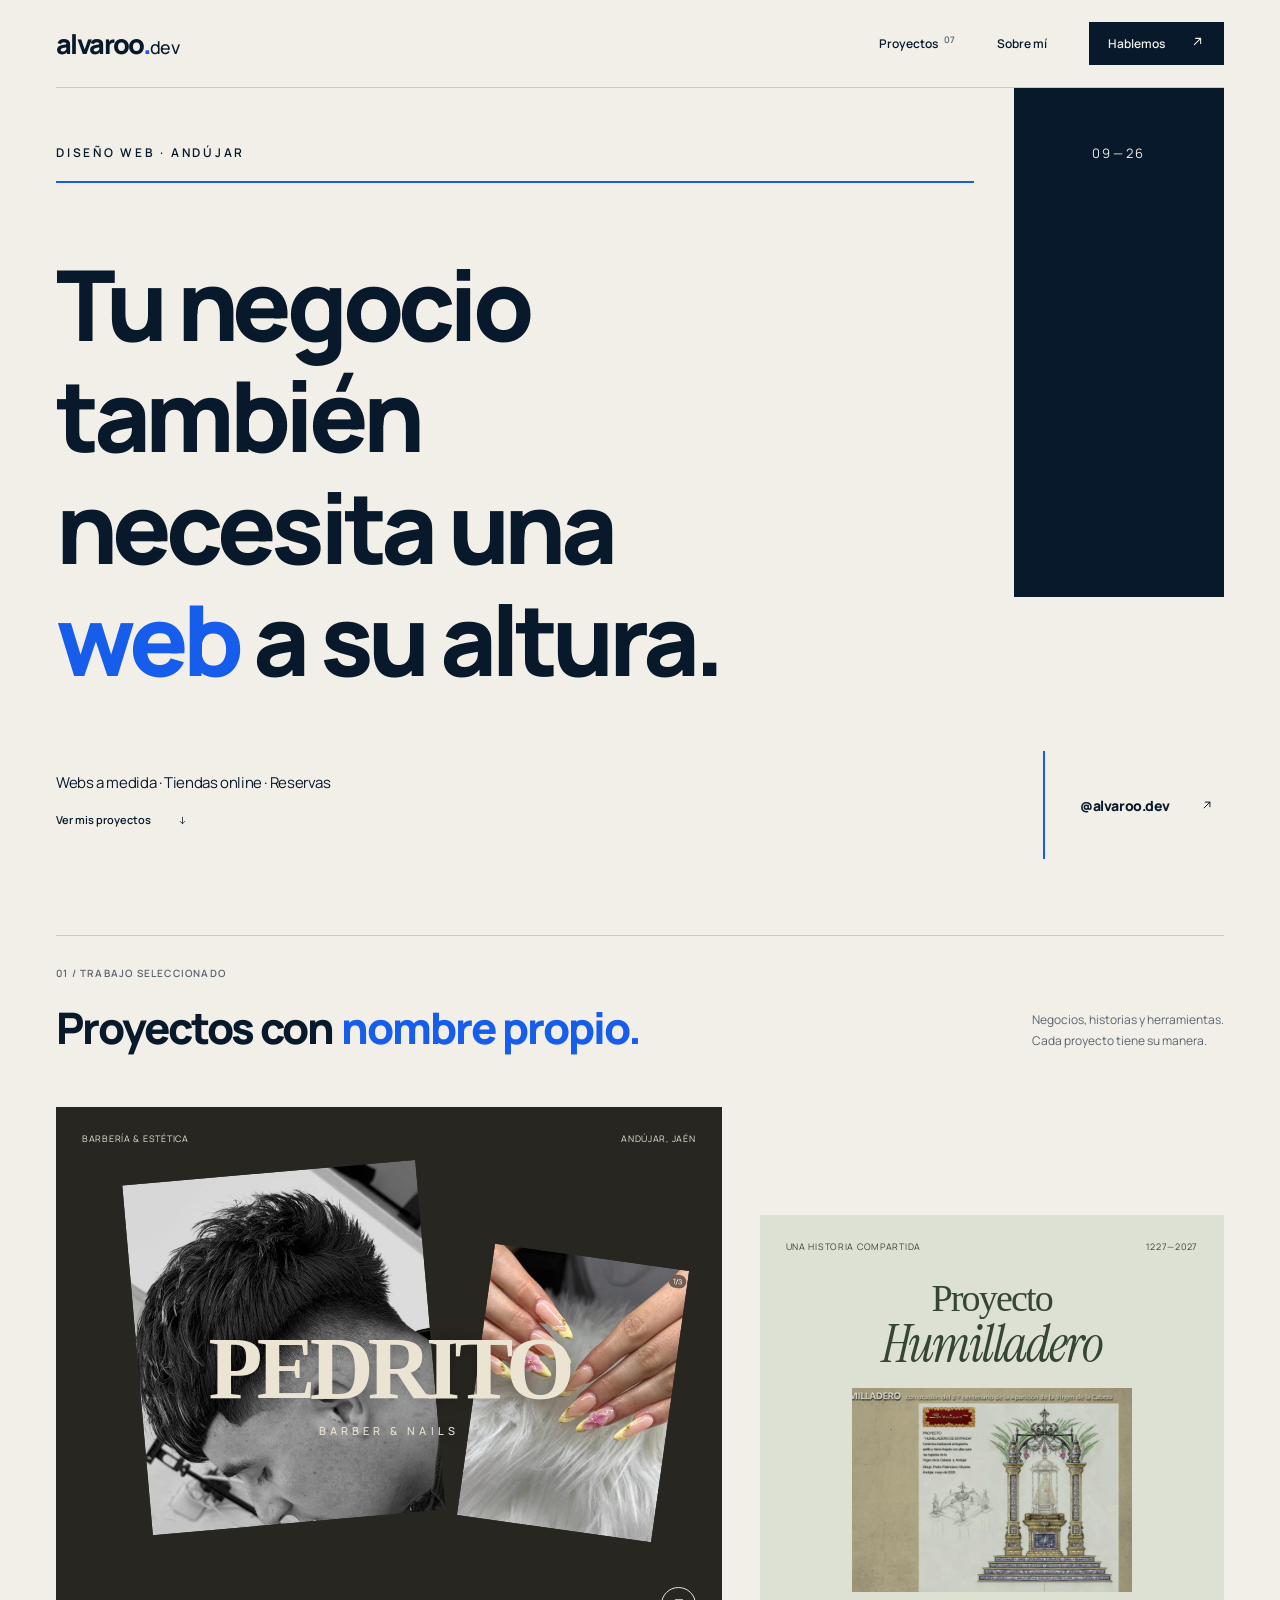
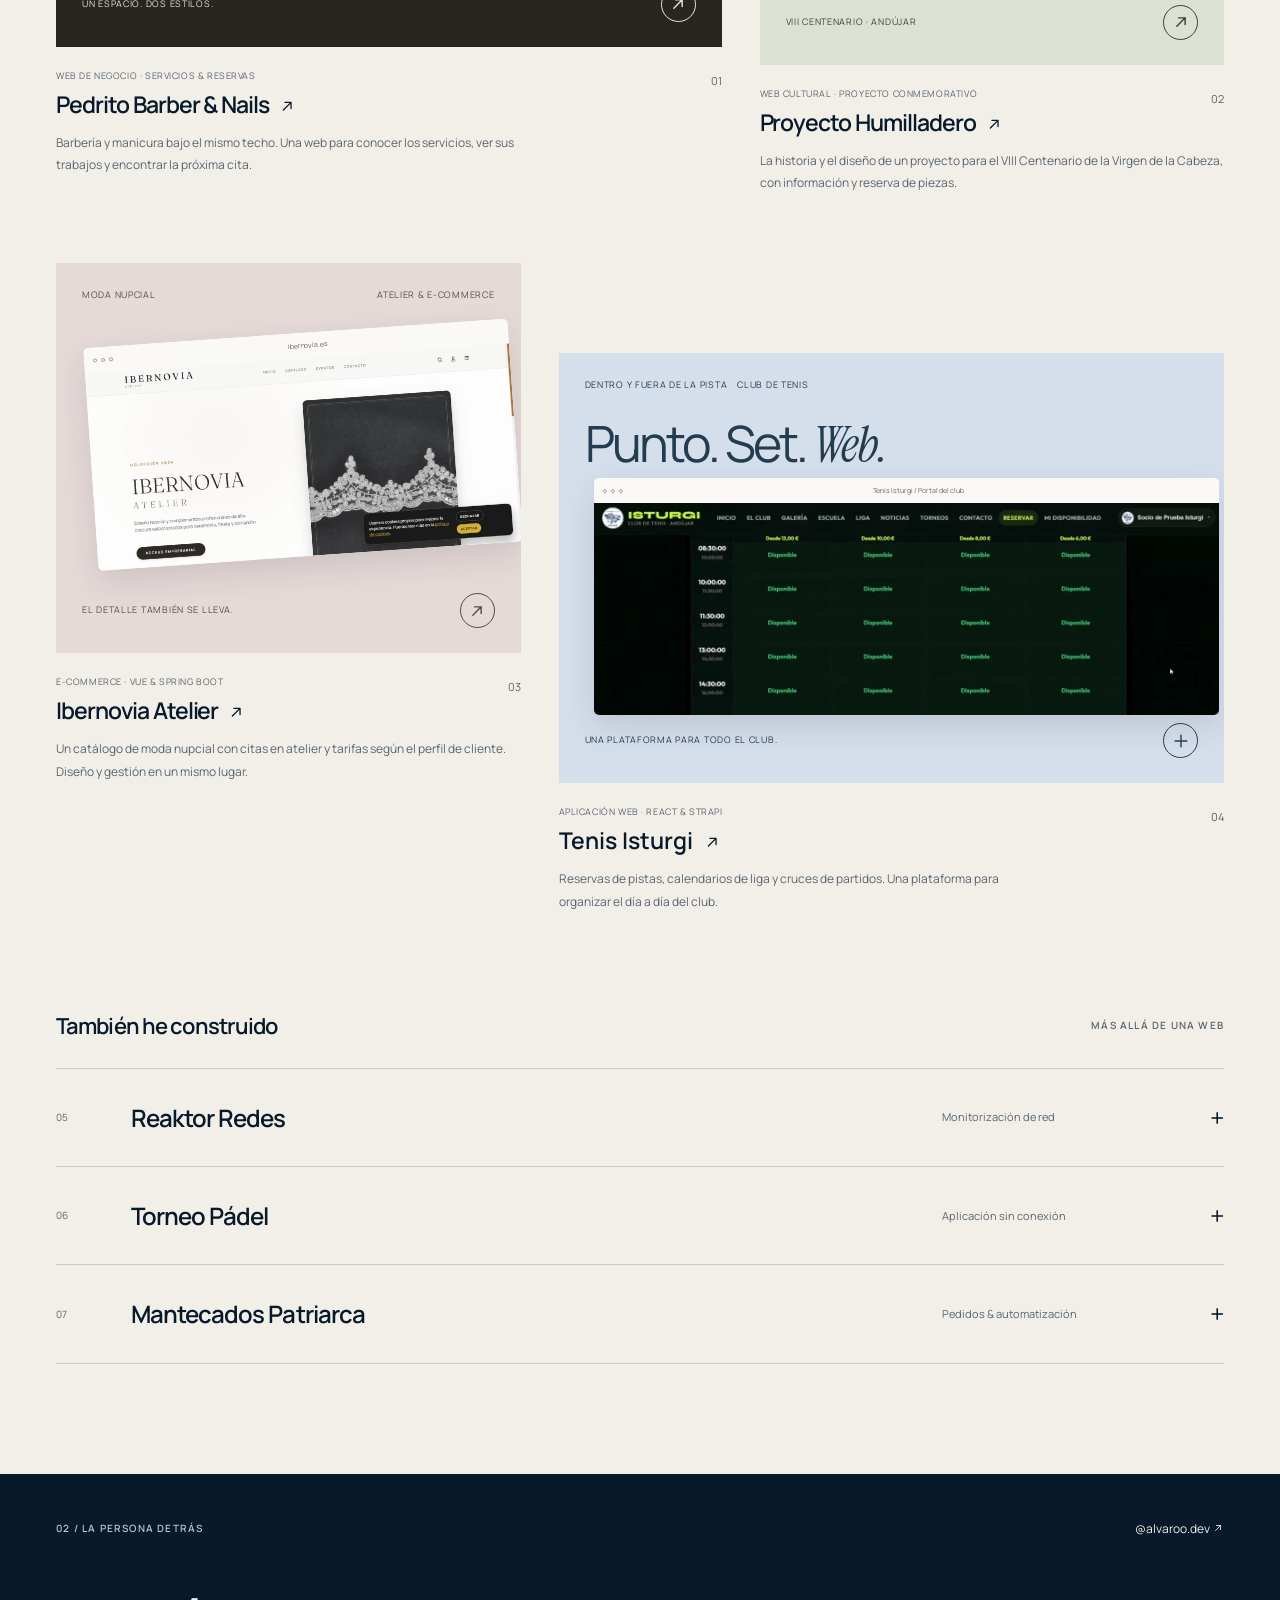
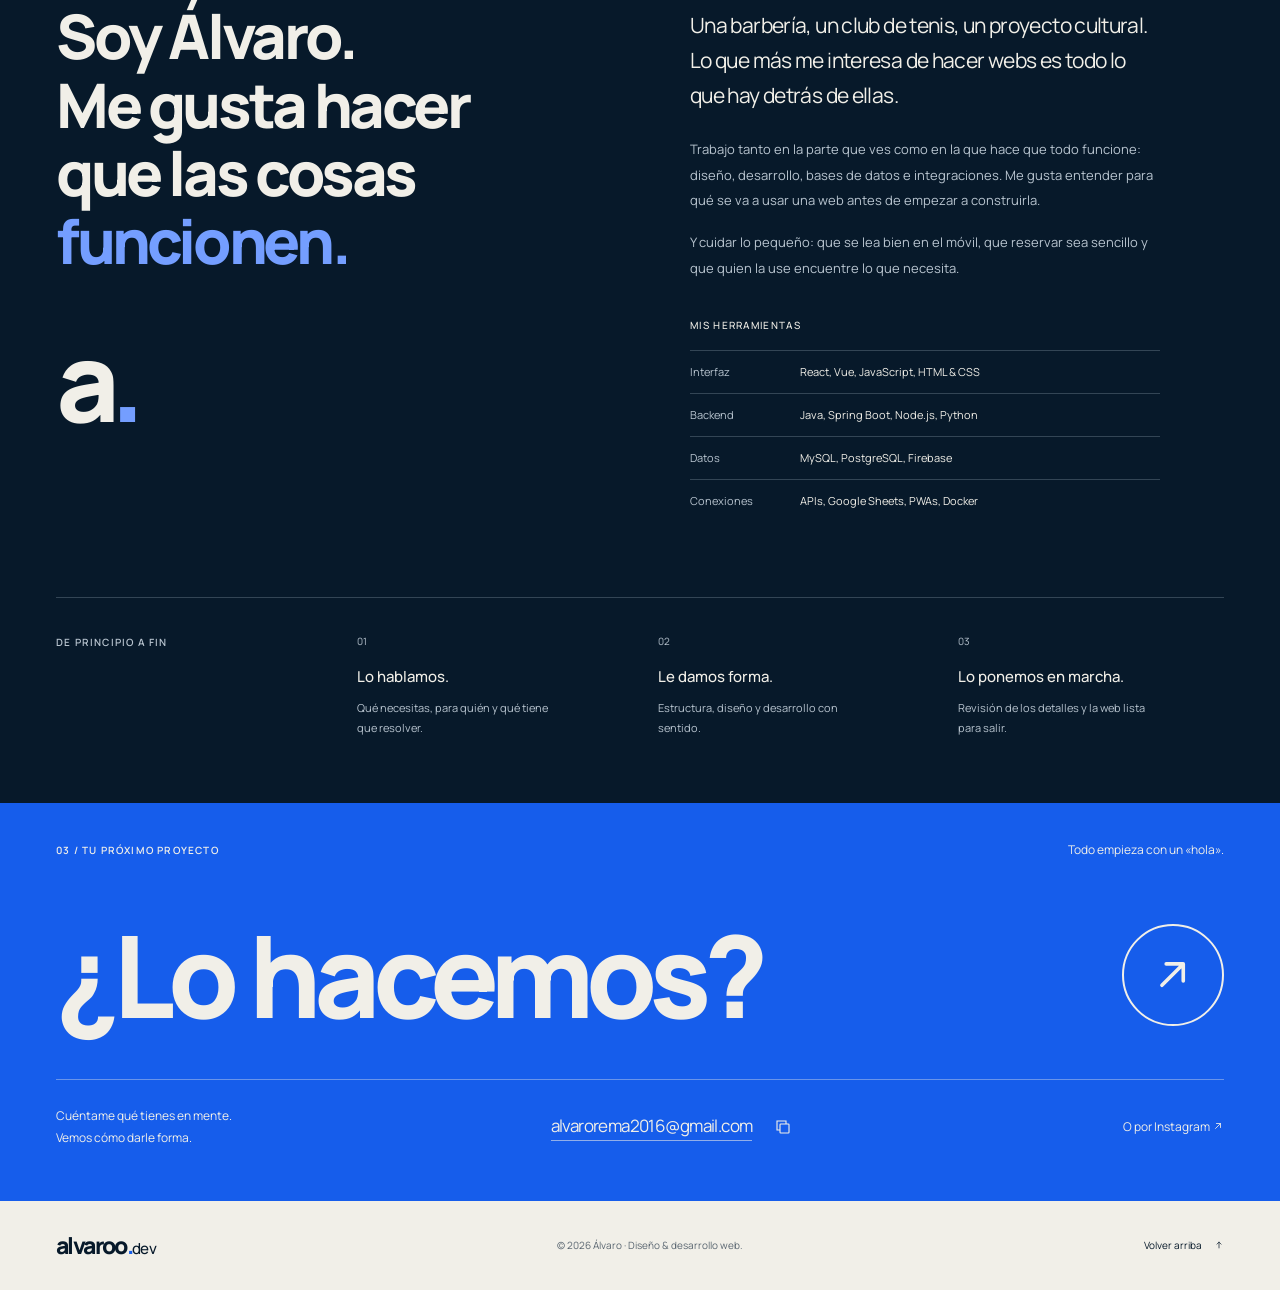
==== commit 3bf8870f: "cnvjg" ====
--- a/index.html
+++ b/index.html
@@ -31,6 +31,20 @@
     <script src="app.js?v=2.0.0" defer></script>
   </head>
   <body>
+    <svg class="icon-sprite" aria-hidden="true">
+      <symbol id="icon-external" viewBox="0 0 24 24">
+        <path d="M7 17 17 7M9 7h8v8" />
+      </symbol>
+      <symbol id="icon-down" viewBox="0 0 24 24">
+        <path d="M12 5v14M7 14l5 5 5-5" />
+      </symbol>
+      <symbol id="icon-up" viewBox="0 0 24 24">
+        <path d="M12 19V5M7 10l5-5 5 5" />
+      </symbol>
+      <symbol id="icon-plus" viewBox="0 0 24 24">
+        <path d="M12 5v14M5 12h14" />
+      </symbol>
+    </svg>
     <a class="skip-link" href="#contenido">Saltar al contenido</a>
     <header class="header">
       <div class="container header-inner">
@@ -54,8 +68,10 @@
           <a href="#proyectos">Proyectos <span class="nav-count">07</span></a
           ><a href="#sobre-mi">Sobre mí</a
           ><a class="nav-contact" href="#contacto"
-            >Hablemos <span aria-hidden="true">↗</span></a
-          >
+            >Hablemos
+            <svg class="icon icon-external" aria-hidden="true">
+              <use href="#icon-external" /></svg
+          ></a>
         </nav>
       </div>
     </header>
@@ -77,16 +93,20 @@
           <div class="hero-intro">
             <p>Webs a medida · Tiendas online · Reservas</p>
             <a class="work-link" href="#proyectos"
-              >Ver mis proyectos <span aria-hidden="true">↓</span></a
-            >
+              >Ver mis proyectos
+              <svg class="icon icon-down" aria-hidden="true">
+                <use href="#icon-down" /></svg
+            ></a>
           </div>
           <a
             class="hero-instagram"
             href="https://www.instagram.com/alvaroo.dev/"
             target="_blank"
             rel="noopener noreferrer"
-            >@alvaroo.dev <span aria-hidden="true">↗</span></a
-          >
+            >@alvaroo.dev
+            <svg class="icon icon-external" aria-hidden="true">
+              <use href="#icon-external" /></svg
+          ></a>
         </div>
       </section>
       <section
@@ -140,9 +160,10 @@
               </div>
               <div class="cover-bottomline">
                 <span>Un espacio. Dos estilos.</span
-                ><span class="cover-arrow" aria-hidden="true">↗</span>
-              </div></a
-            >
+                ><span class="cover-arrow" aria-hidden="true"
+                  ><svg class="icon"><use href="#icon-external" /></svg
+                ></span></div
+            ></a>
             <div class="project-caption">
               <div>
                 <p class="project-kind">
@@ -153,8 +174,10 @@
                     href="https://pedritobarbershopandnails.es/"
                     target="_blank"
                     rel="noopener noreferrer"
-                    >Pedrito Barber & Nails <span aria-hidden="true">↗</span></a
-                  >
+                    >Pedrito Barber & Nails
+                    <svg class="icon icon-external" aria-hidden="true">
+                      <use href="#icon-external" /></svg
+                  ></a>
                 </h3>
               </div>
               <span class="project-number">01</span>
@@ -187,9 +210,10 @@
               </div>
               <div class="cover-bottomline">
                 <span>VIII Centenario · Andújar</span
-                ><span class="cover-arrow" aria-hidden="true">↗</span>
-              </div></a
-            >
+                ><span class="cover-arrow" aria-hidden="true"
+                  ><svg class="icon"><use href="#icon-external" /></svg
+                ></span></div
+            ></a>
             <div class="project-caption">
               <div>
                 <p class="project-kind">
@@ -200,8 +224,10 @@
                     href="https://proyectohumilladero.es/"
                     target="_blank"
                     rel="noopener noreferrer"
-                    >Proyecto Humilladero <span aria-hidden="true">↗</span></a
-                  >
+                    >Proyecto Humilladero
+                    <svg class="icon icon-external" aria-hidden="true">
+                      <use href="#icon-external" /></svg
+                  ></a>
                 </h3>
               </div>
               <span class="project-number">02</span>
@@ -235,9 +261,10 @@
               </div>
               <div class="cover-bottomline">
                 <span>El detalle también se lleva.</span
-                ><span class="cover-arrow" aria-hidden="true">↗</span>
-              </div></a
-            >
+                ><span class="cover-arrow" aria-hidden="true"
+                  ><svg class="icon"><use href="#icon-external" /></svg
+                ></span></div
+            ></a>
             <div class="project-caption">
               <div>
                 <p class="project-kind">E-commerce · Vue & Spring Boot</p>
@@ -246,8 +273,10 @@
                     href="https://ibernovia.es/"
                     target="_blank"
                     rel="noopener noreferrer"
-                    >Ibernovia Atelier <span aria-hidden="true">↗</span></a
-                  >
+                    >Ibernovia Atelier
+                    <svg class="icon icon-external" aria-hidden="true">
+                      <use href="#icon-external" /></svg
+                  ></a>
                 </h3>
               </div>
               <span class="project-number">03</span>
@@ -282,8 +311,9 @@
                   loading="lazy" /></span
               ><span class="cover-bottomline"
                 ><span>Una plataforma para todo el club.</span
-                ><span class="cover-arrow" aria-hidden="true">+</span></span
-              >
+                ><span class="cover-arrow" aria-hidden="true"
+                  ><svg class="icon"><use href="#icon-plus" /></svg></span
+              ></span>
             </button>
             <div class="project-caption">
               <div>
@@ -294,7 +324,10 @@
                     data-project="tenis"
                     aria-haspopup="dialog"
                   >
-                    Tenis Isturgi <span aria-hidden="true">↗</span>
+                    Tenis Isturgi
+                    <svg class="icon icon-external" aria-hidden="true">
+                      <use href="#icon-external" />
+                    </svg>
                   </button>
                 </h3>
               </div>
@@ -338,7 +371,10 @@
                   data-project="redes"
                   aria-haspopup="dialog"
                 >
-                  Ver el proyecto <span aria-hidden="true">↗</span>
+                  Ver el proyecto
+                  <svg class="icon icon-external" aria-hidden="true">
+                    <use href="#icon-external" />
+                  </svg>
                 </button>
               </div>
             </div>
@@ -372,7 +408,10 @@
                   data-project="padel"
                   aria-haspopup="dialog"
                 >
-                  Ver el proyecto <span aria-hidden="true">↗</span>
+                  Ver el proyecto
+                  <svg class="icon icon-external" aria-hidden="true">
+                    <use href="#icon-external" />
+                  </svg>
                 </button>
               </div>
             </div>
@@ -407,7 +446,10 @@
                   data-project="patriarca"
                   aria-haspopup="dialog"
                 >
-                  Ver el proyecto <span aria-hidden="true">↗</span>
+                  Ver el proyecto
+                  <svg class="icon icon-external" aria-hidden="true">
+                    <use href="#icon-external" />
+                  </svg>
                 </button>
               </div>
             </div>
@@ -423,8 +465,10 @@
               href="https://www.instagram.com/alvaroo.dev/"
               target="_blank"
               rel="noopener noreferrer"
-              >@alvaroo.dev <span aria-hidden="true">↗</span></a
-            >
+              >@alvaroo.dev
+              <svg class="icon icon-external" aria-hidden="true">
+                <use href="#icon-external" /></svg
+            ></a>
           </div>
           <div class="about-grid">
             <div class="about-statement">
@@ -503,8 +547,9 @@
           </div>
           <a class="contact-title-link" href="mailto:alvarorema2016@gmail.com"
             ><h2 id="contact-title">¿Lo <em>hacemos?</em></h2>
-            <span aria-hidden="true">↗</span></a
-          >
+            <span class="contact-icon" aria-hidden="true"
+              ><svg class="icon"><use href="#icon-external" /></svg></span
+          ></a>
           <div class="contact-bottom">
             <p>Cuéntame qué tienes en mente.<br />Vemos cómo darle forma.</p>
             <div class="email-contact">
@@ -539,8 +584,10 @@
               href="https://www.instagram.com/alvaroo.dev/"
               target="_blank"
               rel="noopener noreferrer"
-              >O por Instagram <span aria-hidden="true">↗</span></a
-            >
+              >O por Instagram
+              <svg class="icon icon-external" aria-hidden="true">
+                <use href="#icon-external" /></svg
+            ></a>
           </div>
         </div>
       </section>
@@ -551,7 +598,11 @@
         ><span class="wordmark-dev">dev</span></a
       >
       <p>© <span id="year">2026</span> Álvaro · Diseño & desarrollo web.</p>
-      <a href="#inicio">Volver arriba <span aria-hidden="true">↑</span></a>
+      <a href="#inicio" class="back-to-top"
+        >Volver arriba
+        <svg class="icon icon-up" aria-hidden="true">
+          <use href="#icon-up" /></svg
+      ></a>
     </footer>
     <dialog
       class="project-dialog"
--- a/style.css
+++ b/style.css
@@ -105,6 +105,24 @@
 ::selection {
   background: var(--blue);
   color: var(--ink);
+}
+.icon-sprite {
+  position: absolute;
+  width: 0;
+  height: 0;
+  overflow: hidden;
+}
+.icon {
+  display: inline-block;
+  width: 1em;
+  height: 1em;
+  flex: 0 0 auto;
+  fill: none;
+  stroke: currentColor;
+  stroke-width: 1.7;
+  stroke-linecap: round;
+  stroke-linejoin: round;
+  vertical-align: -0.1em;
 }
 .container {
   width: min(1376px, calc(100% - 112px));
@@ -184,6 +202,10 @@
 }
 .nav-contact span {
   margin-left: 23px;
+}
+.nav-contact .icon {
+  margin-left: 23px;
+  font-size: 15px;
 }
 .navigation .nav-contact:hover {
   background: var(--ink);
@@ -497,6 +519,16 @@
   display: inline-block;
   transition: transform 0.2s;
 }
+.project-caption h3 .icon {
+  width: 0.8em;
+  height: 0.8em;
+  margin-left: 5px;
+  transition: transform 0.2s;
+}
+.project-caption h3 a:hover .icon,
+.project-caption h3 button:hover .icon {
+  transform: translate(3px, -3px);
+}
 .project-caption h3 a:hover span,
 .project-caption h3 button:hover span {
   transform: translate(3px, -3px);
@@ -662,6 +694,9 @@
   gap: 25px;
   margin-top: 12px;
 }
+.text-link .icon {
+  font-size: 15px;
+}
 /* About and tools */
 .about {
   background: var(--ink);
@@ -815,6 +850,15 @@
   font-weight: 400;
   transition: transform 0.3s;
 }
+.contact-title-link .contact-icon {
+  display: grid;
+  place-items: center;
+  width: clamp(62px, 8vw, 116px);
+  height: clamp(62px, 8vw, 116px);
+  border: 2px solid currentColor;
+  border-radius: 50%;
+  font-size: clamp(28px, 4vw, 56px);
+}
 .contact-title-link:hover > span {
   transform: translate(7px, -7px);
 }
@@ -880,6 +924,11 @@
 .footer > p,
 .footer > a:last-child {
   font-size: 10px;
+}
+.back-to-top {
+  display: inline-flex;
+  align-items: center;
+  gap: 12px;
 }
 .footer > p {
   color: var(--muted);
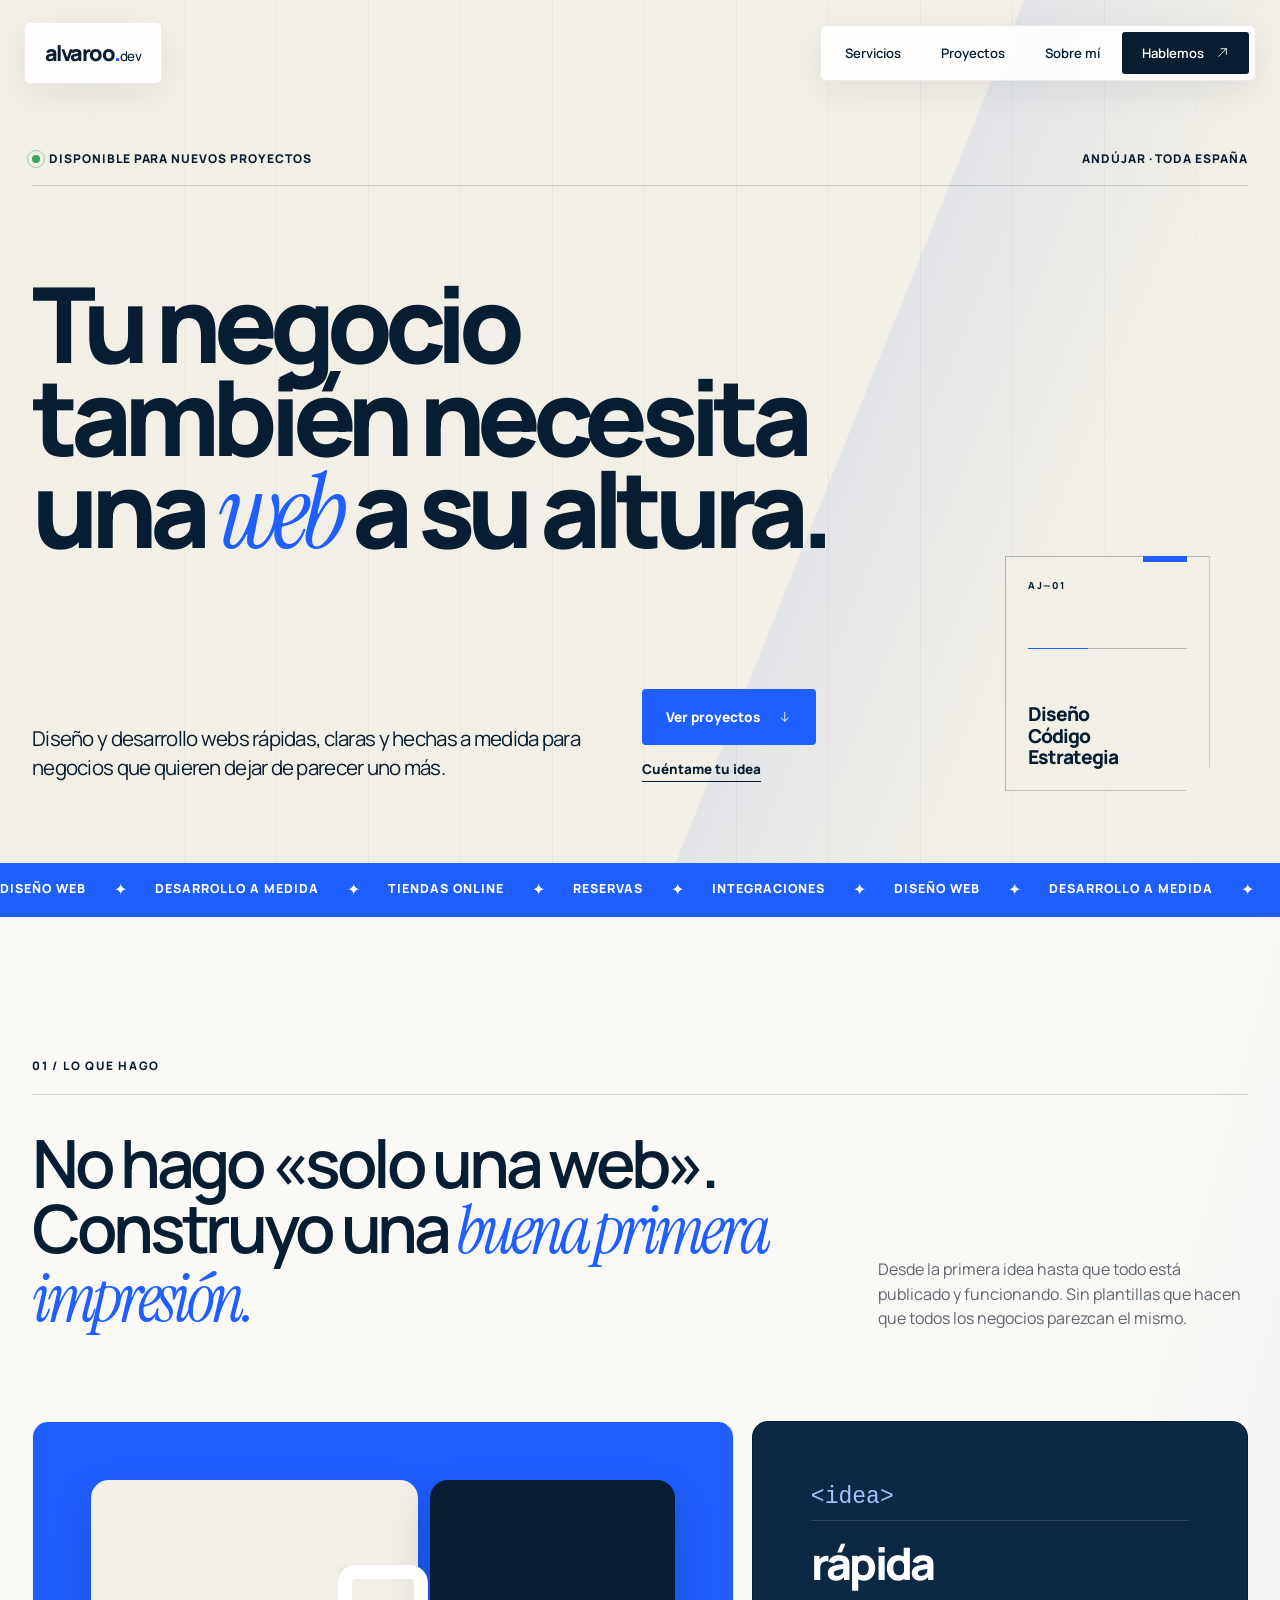
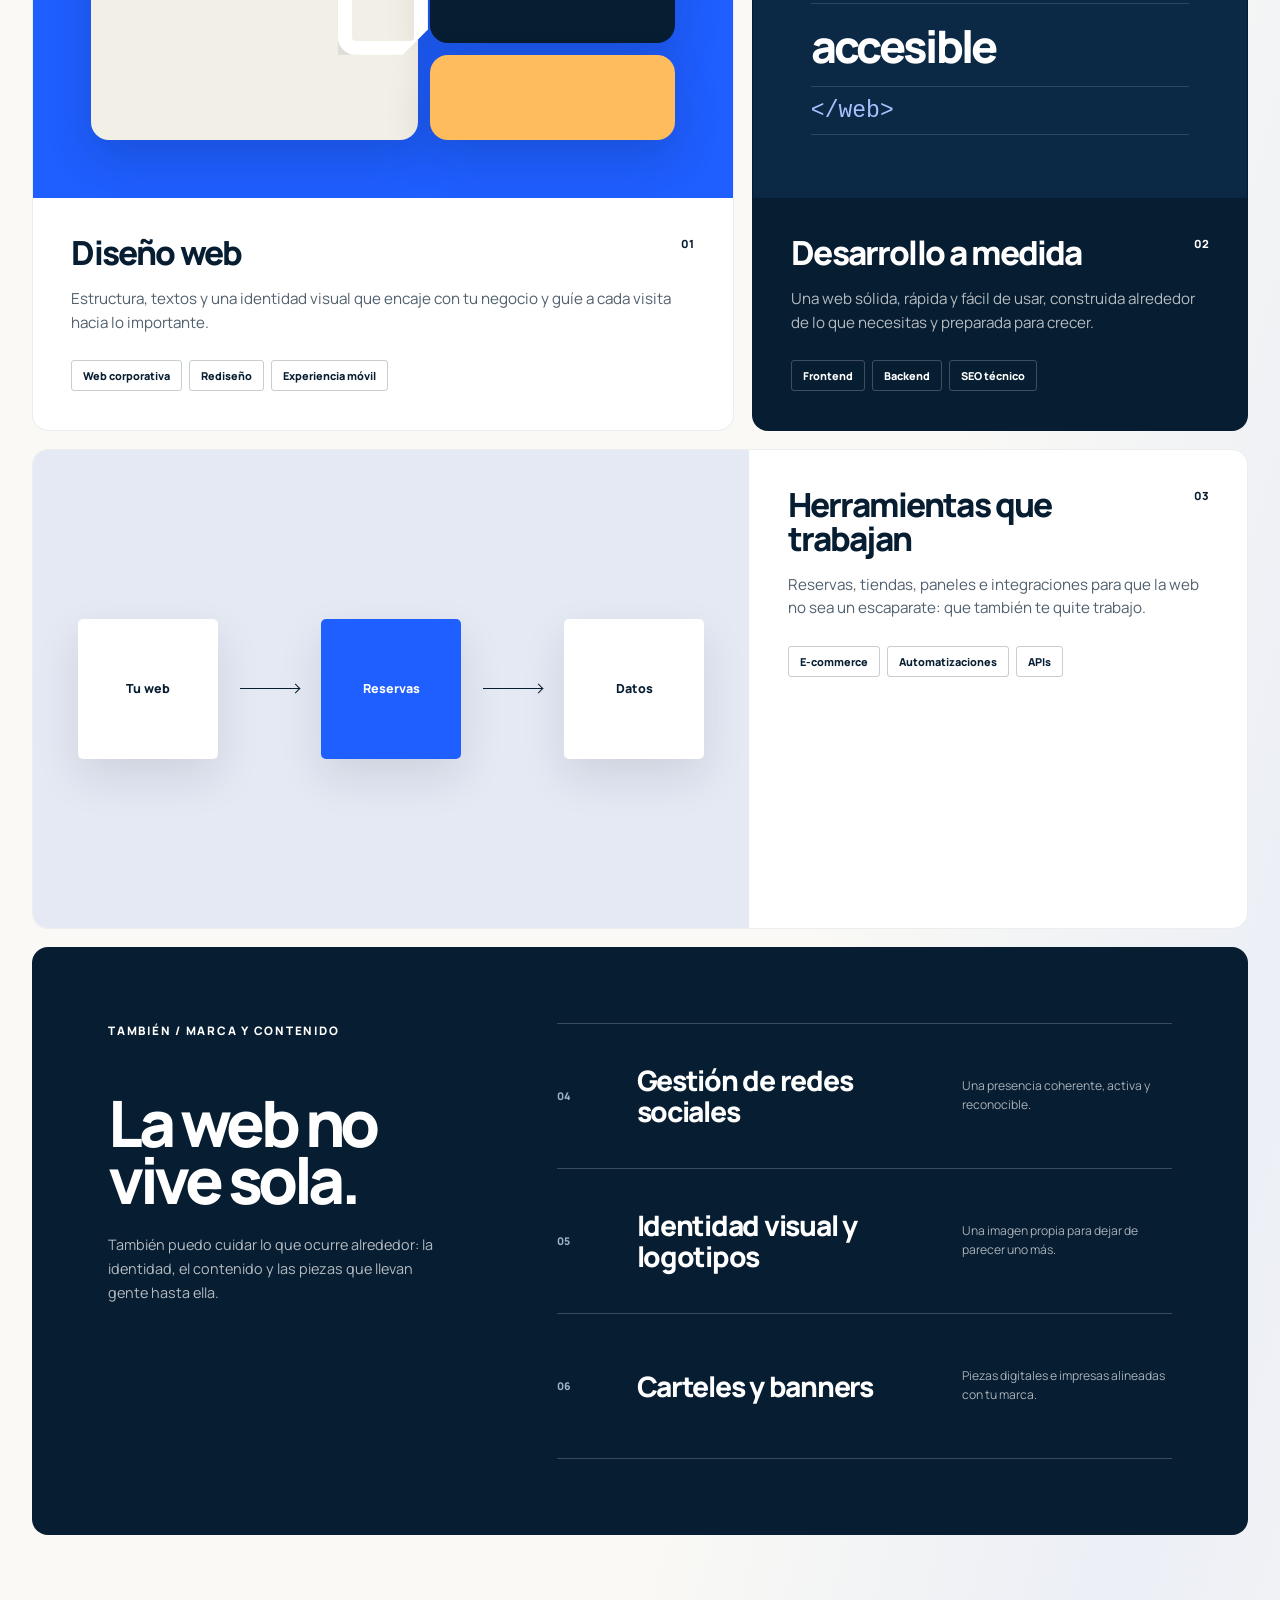
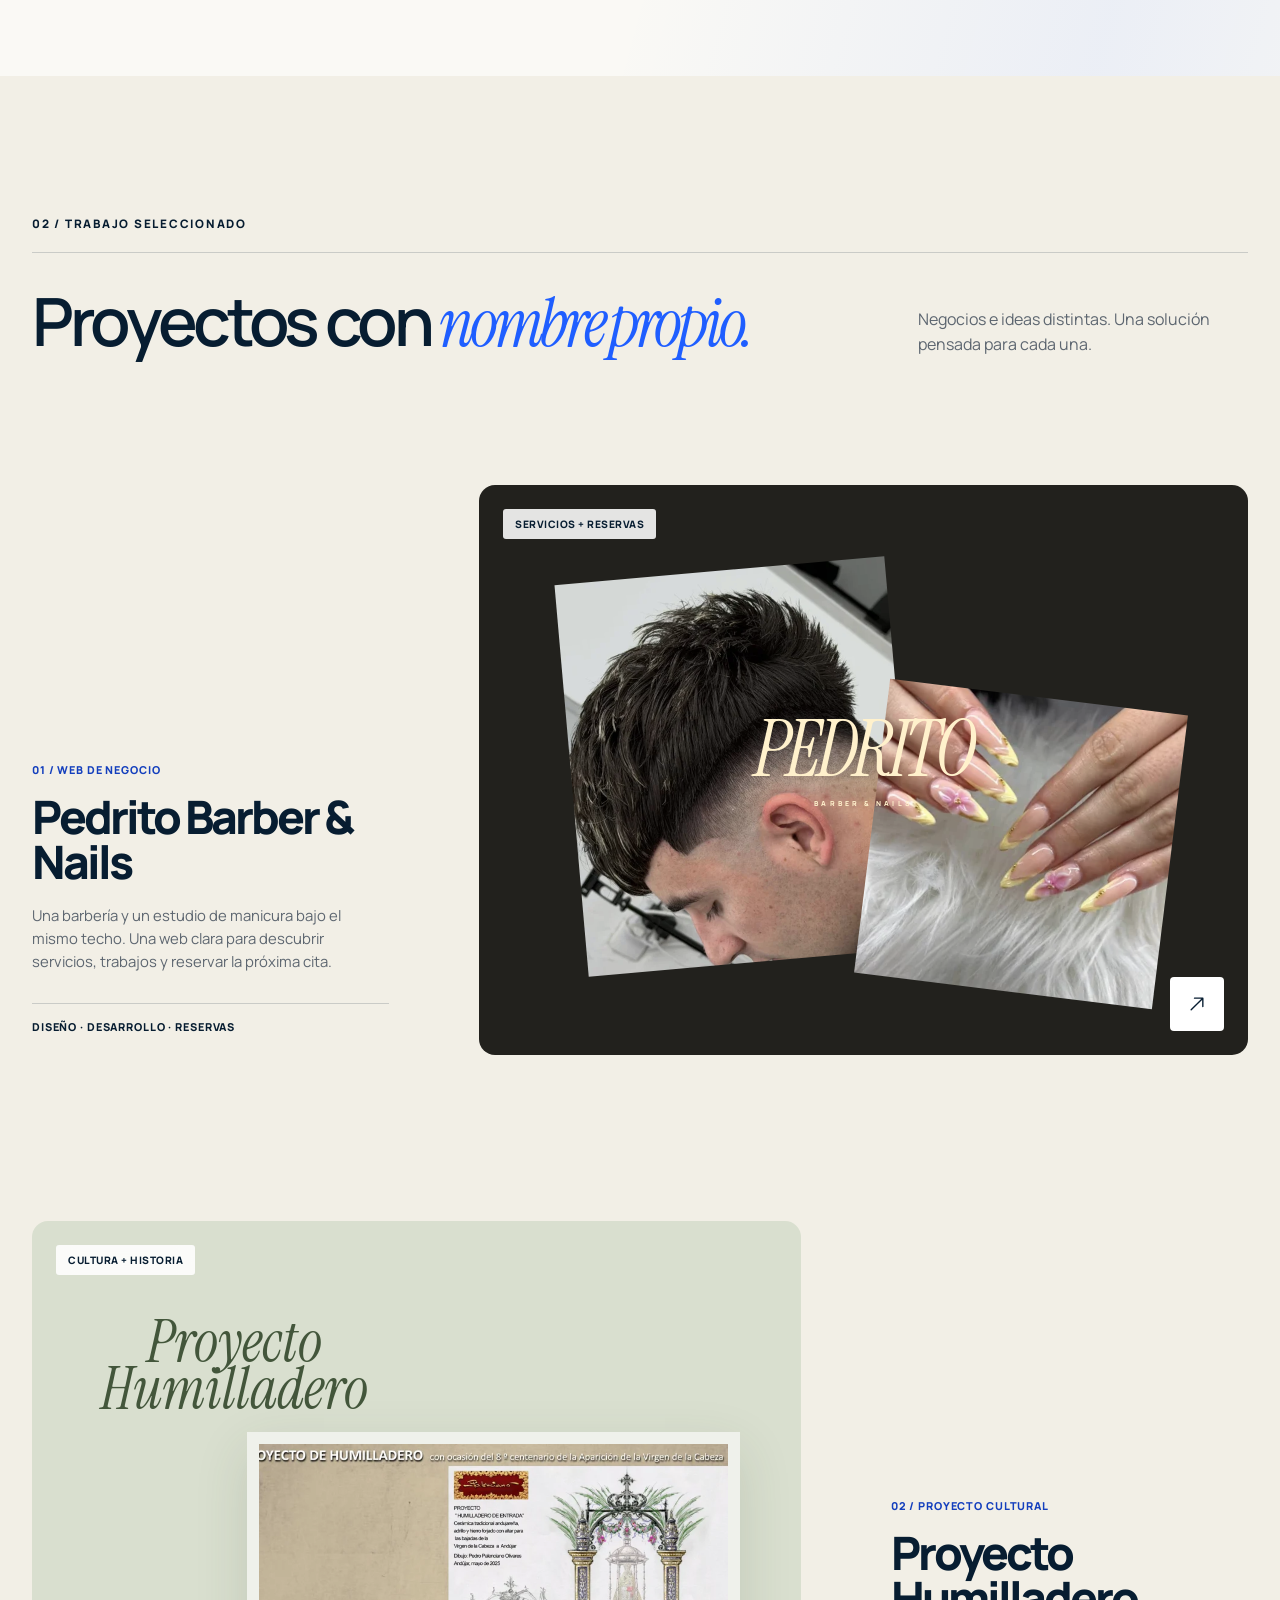
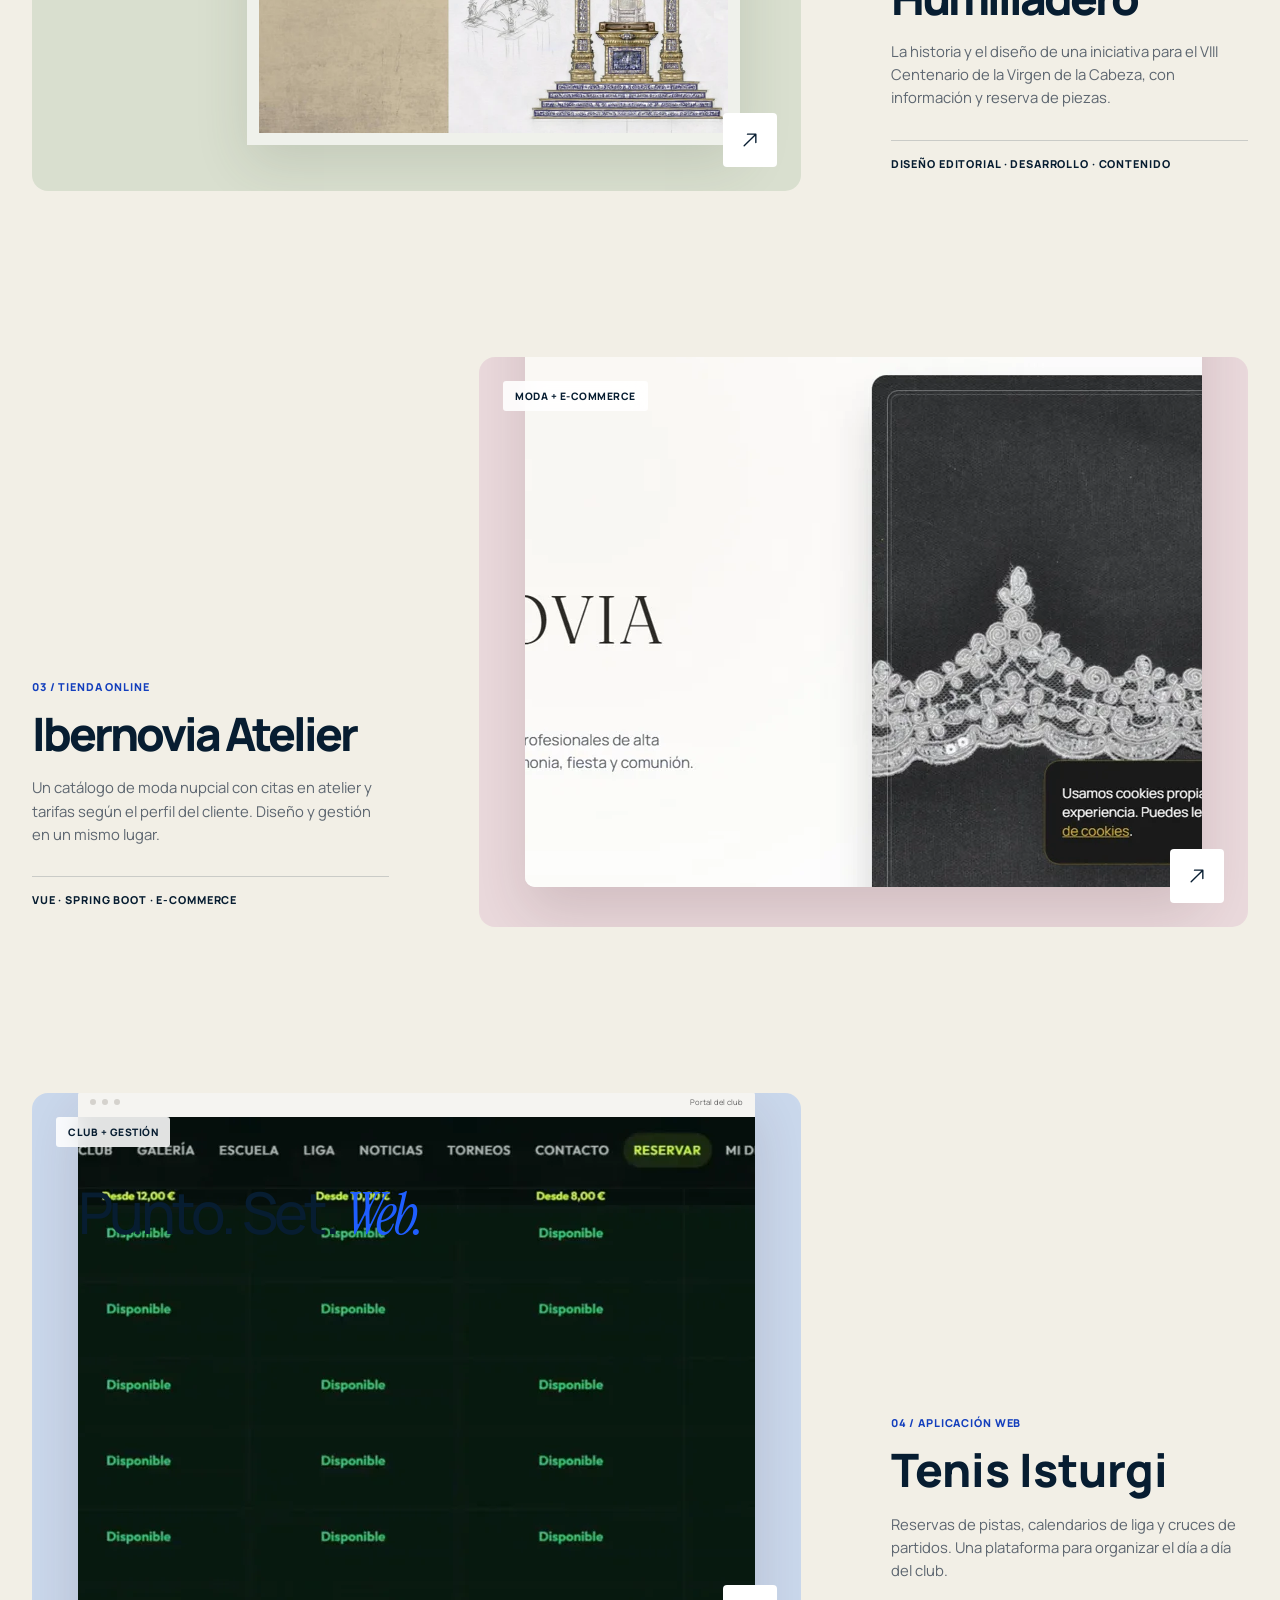
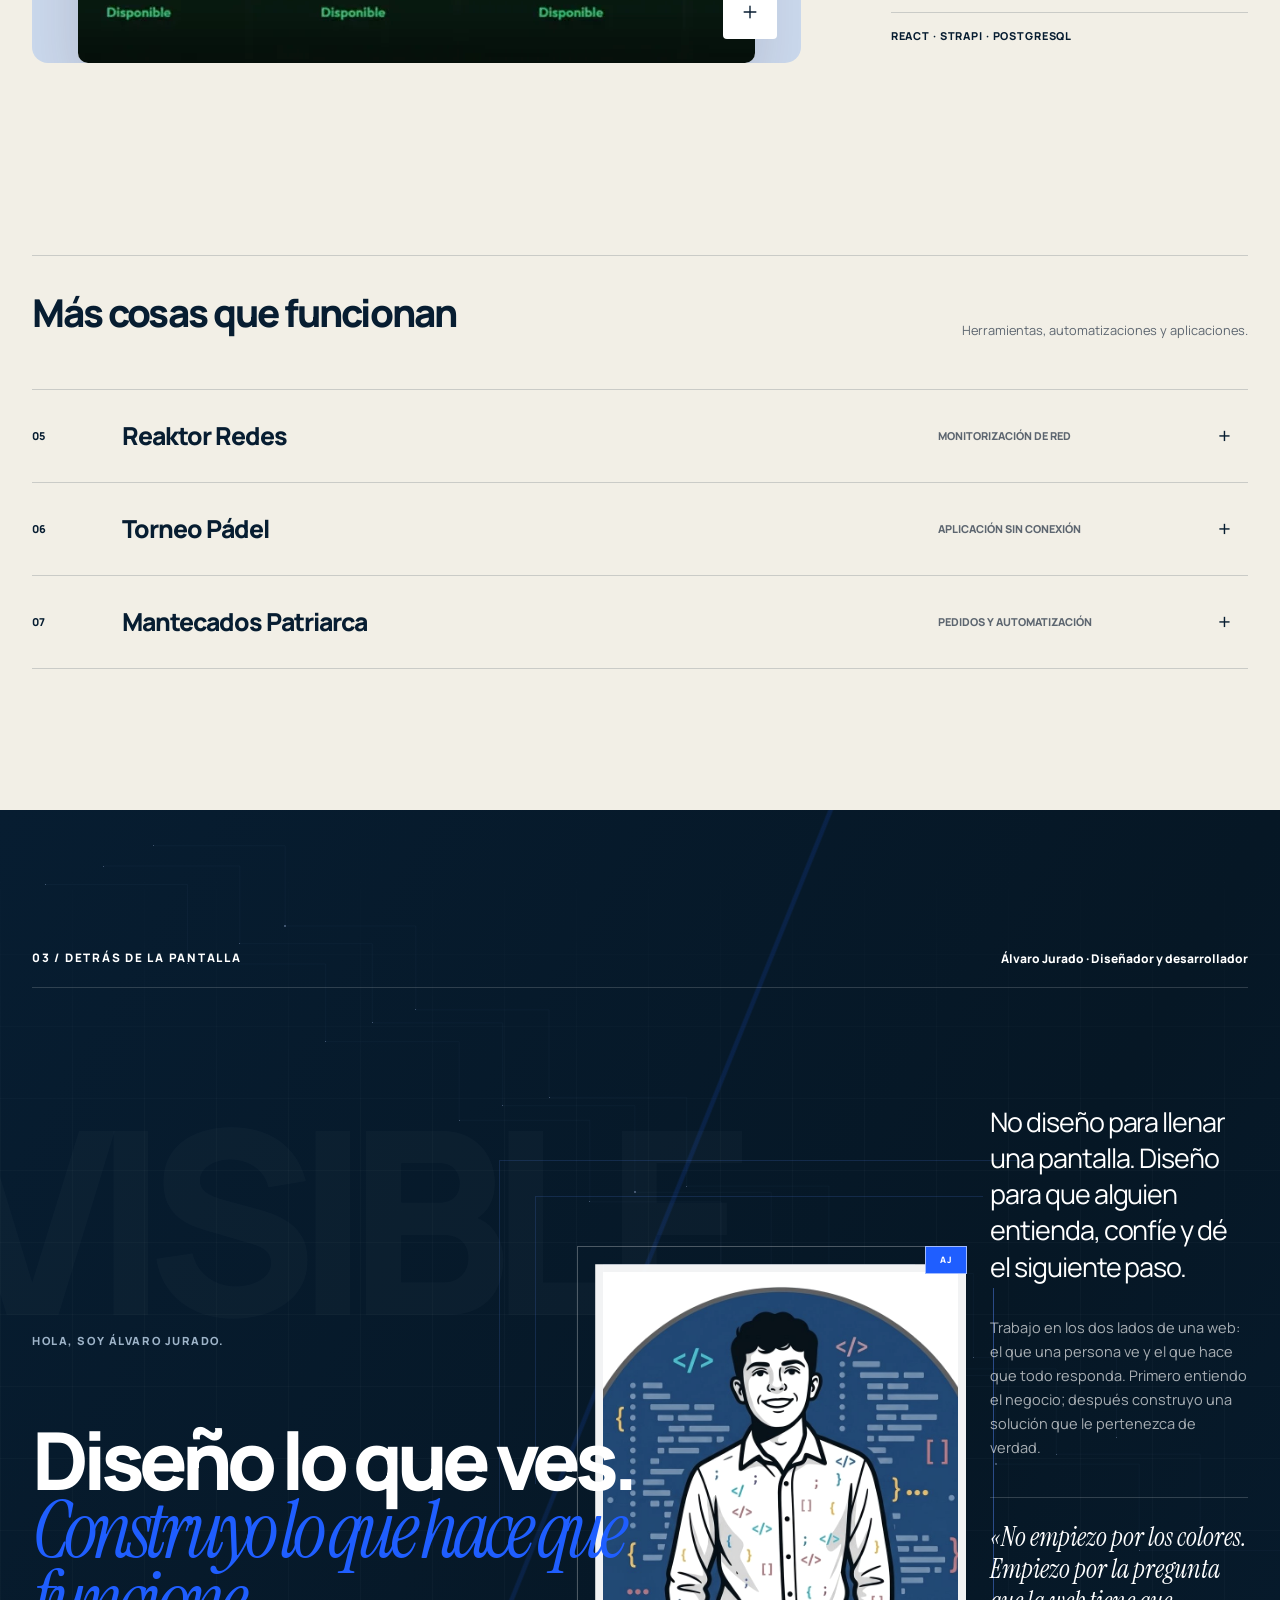
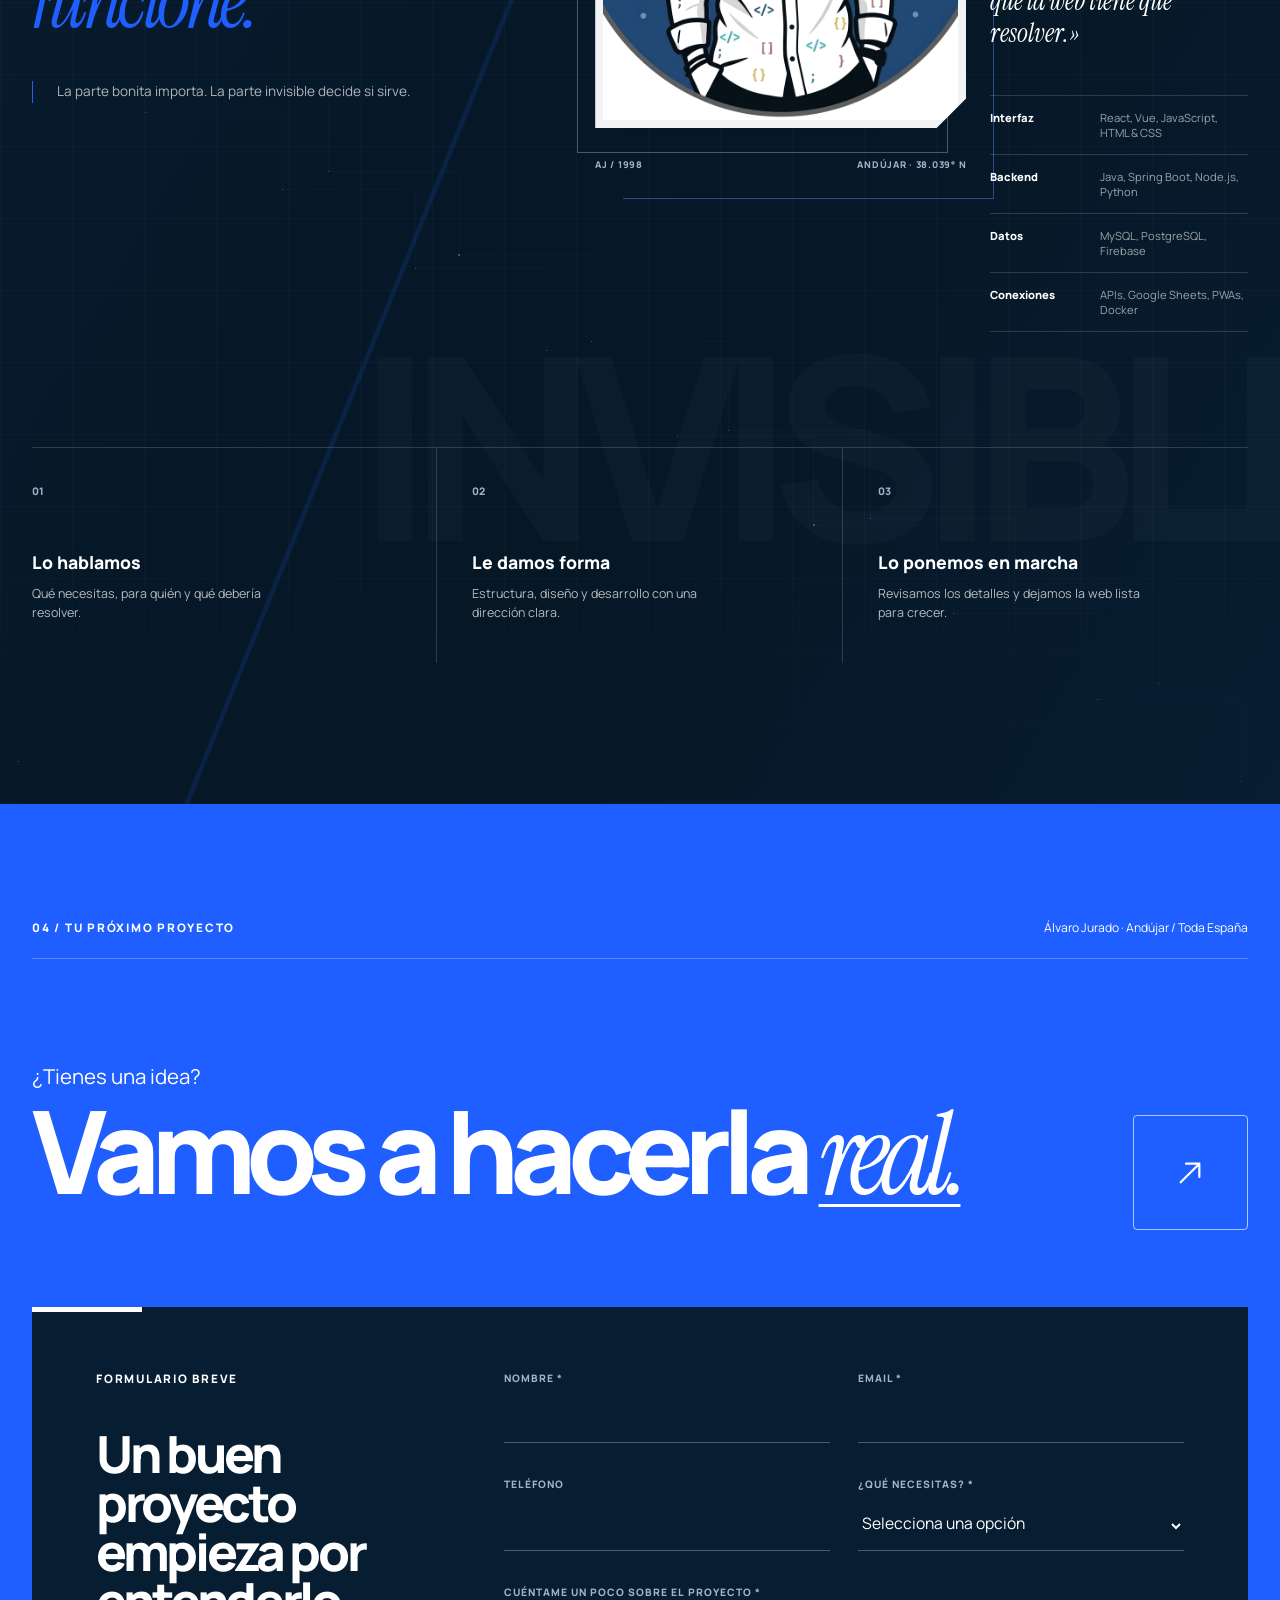
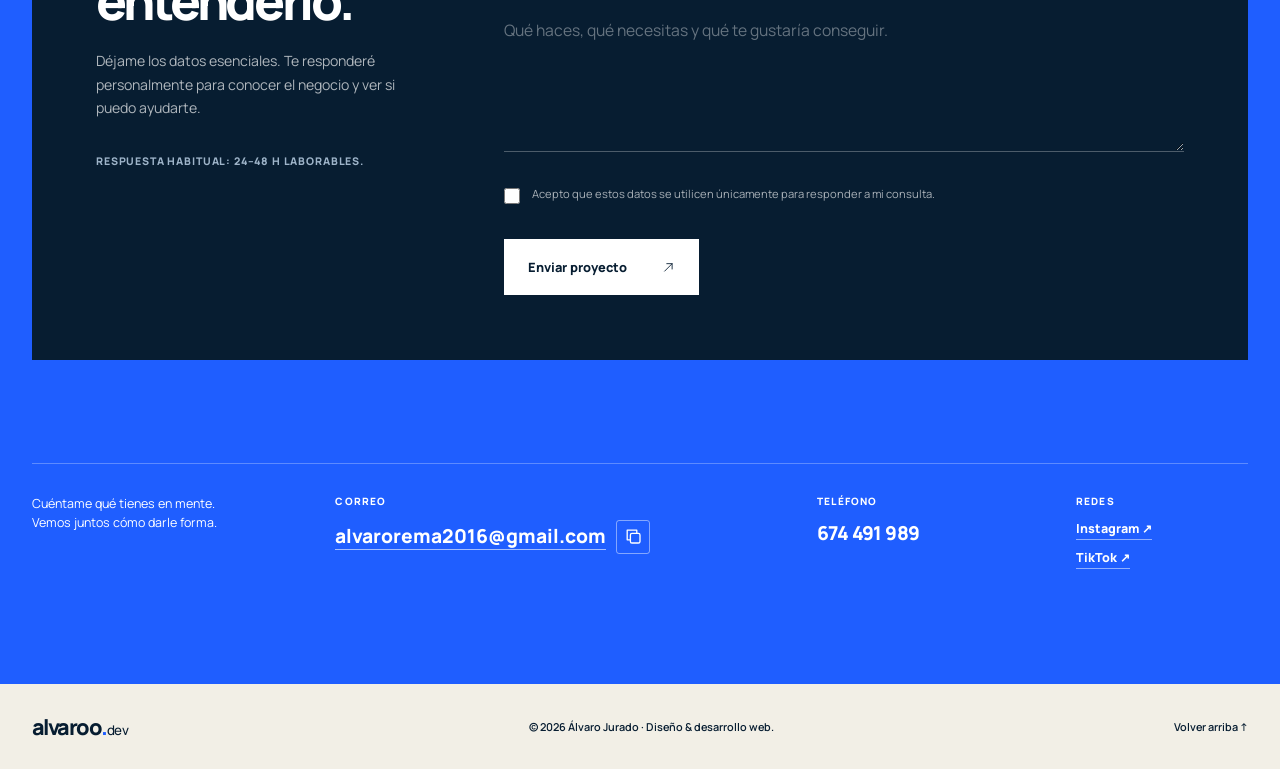
==== commit 851fc890: "commit" ====
--- a/index.html
+++ b/index.html
@@ -3,21 +3,22 @@
   <head>
     <meta charset="UTF-8" />
     <meta name="viewport" content="width=device-width, initial-scale=1.0" />
-    <meta name="theme-color" content="#f1efe8" />
-    <title>Álvaro — Diseño y desarrollo web · Alvaroo.dev</title>
+    <meta name="theme-color" content="#f2efe6" />
+    <meta name="color-scheme" content="light" />
+    <title>Álvaro — Diseño y desarrollo web · alvaroo.dev</title>
     <meta
       name="description"
-      content="Soy Álvaro, desarrollador web. Diseño webs y aplicaciones a medida. Conoce mis proyectos: Pedrito Barber & Nails, Proyecto Humilladero, Ibernovia y más."
+      content="Diseño y desarrollo web, tiendas online, reservas e identidad visual por Álvaro Jurado. Proyectos a medida desde Andújar para toda España."
     />
     <meta property="og:type" content="website" />
     <meta property="og:locale" content="es_ES" />
     <meta
       property="og:title"
-      content="Álvaro — Una web a la altura de tu negocio."
+      content="Álvaro — Tu negocio necesita una web a su altura."
     />
     <meta
       property="og:description"
-      content="Diseño y desarrollo web a medida. Una selección de proyectos por Alvaroo.dev."
+      content="Diseño, desarrollo e integraciones web a medida para negocios con algo que contar."
     />
     <link rel="icon" href="images/favicon.svg" type="image/svg+xml" />
     <link
@@ -27,33 +28,43 @@
       type="font/woff"
       crossorigin
     />
-    <link rel="stylesheet" href="style.css?v=2.0.0" />
-    <script src="app.js?v=2.0.0" defer></script>
+    <link
+      rel="preload"
+      href="fonts/instrument-serif.woff"
+      as="font"
+      type="font/woff"
+      crossorigin
+    />
+    <link rel="stylesheet" href="style.css?v=3.0.0" />
+    <script src="app.js?v=3.0.0" defer></script>
   </head>
   <body>
     <svg class="icon-sprite" aria-hidden="true">
-      <symbol id="icon-external" viewBox="0 0 24 24">
-        <path d="M7 17 17 7M9 7h8v8" />
+      <symbol id="icon-arrow" viewBox="0 0 24 24">
+        <path d="M5 19 19 5M9 5h10v10" />
       </symbol>
       <symbol id="icon-down" viewBox="0 0 24 24">
-        <path d="M12 5v14M7 14l5 5 5-5" />
-      </symbol>
-      <symbol id="icon-up" viewBox="0 0 24 24">
-        <path d="M12 19V5M7 10l5-5 5 5" />
+        <path d="M12 4v16M6 14l6 6 6-6" />
       </symbol>
       <symbol id="icon-plus" viewBox="0 0 24 24">
         <path d="M12 5v14M5 12h14" />
       </symbol>
+      <symbol id="icon-copy" viewBox="0 0 24 24">
+        <rect x="8" y="8" width="12" height="12" rx="2" />
+        <path d="M16 8V4H4v12h4" />
+      </symbol>
     </svg>
+
     <a class="skip-link" href="#contenido">Saltar al contenido</a>
-    <header class="header">
-      <div class="container header-inner">
-        <a class="wordmark" href="#inicio" aria-label="Alvaroo.dev — Inicio"
-          >alvaroo<span class="wordmark-dot">.</span
-          ><span class="wordmark-dev">dev</span></a
+
+    <header class="site-header" id="site-header">
+      <div class="header-shell">
+        <a class="brand" href="#inicio" aria-label="alvaroo.dev — Inicio"
+          >alvaroo<span>.</span><small>dev</small></a
         >
         <button
           class="menu-toggle"
+          type="button"
           aria-expanded="false"
           aria-controls="navigation"
           aria-label="Abrir menú"
@@ -65,259 +76,337 @@
           id="navigation"
           aria-label="Navegación principal"
         >
-          <a href="#proyectos">Proyectos <span class="nav-count">07</span></a
-          ><a href="#sobre-mi">Sobre mí</a
-          ><a class="nav-contact" href="#contacto"
+          <a href="#servicios">Servicios</a><a href="#proyectos">Proyectos</a
+          ><a href="#sobre-mi">Sobre mí</a>
+          <a class="nav-cta" href="#contacto"
             >Hablemos
-            <svg class="icon icon-external" aria-hidden="true">
-              <use href="#icon-external" /></svg
+            <svg class="icon" aria-hidden="true"><use href="#icon-arrow" /></svg
           ></a>
         </nav>
       </div>
     </header>
+
     <main id="contenido">
-      <section class="hero container" id="inicio" aria-labelledby="hero-title">
-        <div class="hero-topline">
-          <p class="eyebrow">Diseño web · Andújar</p>
-          <span class="hero-edition" aria-label="Septiembre de 2026"
-            >09—26</span
-          >
+      <section class="hero" id="inicio" aria-labelledby="hero-title">
+        <div class="hero-signal" aria-hidden="true">
+          <span class="signal-index">AJ—01</span>
+          <span class="signal-rule"></span>
+          <span class="signal-copy">Diseño<br />Código<br />Estrategia</span>
         </div>
-        <h1 id="hero-title">
-          Tu negocio<br />también<br />necesita una<br /><span class="blue-word"
-            >web</span
-          >
-          a su altura.
-        </h1>
-        <div class="hero-bottom">
-          <div class="hero-intro">
-            <p>Webs a medida · Tiendas online · Reservas</p>
-            <a class="work-link" href="#proyectos"
-              >Ver mis proyectos
-              <svg class="icon icon-down" aria-hidden="true">
-                <use href="#icon-down" /></svg
-            ></a>
-          </div>
-          <a
-            class="hero-instagram"
-            href="https://www.instagram.com/alvaroo.dev/"
-            target="_blank"
-            rel="noopener noreferrer"
-            >@alvaroo.dev
-            <svg class="icon icon-external" aria-hidden="true">
-              <use href="#icon-external" /></svg
-          ></a>
+        <div class="hero-inner">
+          <div class="hero-meta reveal">
+            <p>
+              <span class="status-dot"></span> Disponible para nuevos proyectos
+            </p>
+            <p>Andújar · Toda España</p>
+          </div>
+          <h1 id="hero-title" class="reveal">
+            Tu negocio<br />también necesita<br />una <em>web</em> a su altura.
+          </h1>
+          <div class="hero-bottom reveal">
+            <p class="hero-intro">
+              Diseño y desarrollo webs rápidas, claras y hechas a medida para
+              negocios que quieren dejar de parecer uno más.
+            </p>
+            <div class="hero-actions">
+              <a class="button button-primary" href="#proyectos"
+                >Ver proyectos
+                <svg class="icon" aria-hidden="true">
+                  <use href="#icon-down" /></svg
+              ></a>
+              <a class="text-link" href="#formulario"
+                >Cuéntame tu idea</a
+              >
+            </div>
+          </div>
+        </div>
+        <div class="hero-marquee" aria-hidden="true">
+          <div>
+            <span>Diseño web</span><i>✦</i><span>Desarrollo a medida</span
+            ><i>✦</i><span>Tiendas online</span><i>✦</i><span>Reservas</span
+            ><i>✦</i><span>Integraciones</span><i>✦</i><span>Diseño web</span
+            ><i>✦</i><span>Desarrollo a medida</span><i>✦</i
+            ><span>Tiendas online</span><i>✦</i>
+          </div>
         </div>
       </section>
+
       <section
-        class="projects container"
+        class="services section"
+        id="servicios"
+        aria-labelledby="services-title"
+      >
+        <div class="container">
+          <div class="section-intro reveal">
+            <p class="section-label">01 / Lo que hago</p>
+            <h2 id="services-title">
+              No hago «solo una web».<br />Construyo una
+              <em>buena primera impresión.</em>
+            </h2>
+            <p>
+              Desde la primera idea hasta que todo está publicado y funcionando.
+              Sin plantillas que hacen que todos los negocios parezcan el mismo.
+            </p>
+          </div>
+          <div class="service-grid">
+            <article class="service-card service-card-blue reveal">
+              <div class="service-visual visual-layout" aria-hidden="true">
+                <span></span><span></span><span></span><span></span>
+              </div>
+              <div class="service-content">
+                <p class="service-number">01</p>
+                <h3>Diseño web</h3>
+                <p>
+                  Estructura, textos y una identidad visual que encaje con tu
+                  negocio y guíe a cada visita hacia lo importante.
+                </p>
+                <ul>
+                  <li>Web corporativa</li>
+                  <li>Rediseño</li>
+                  <li>Experiencia móvil</li>
+                </ul>
+              </div>
+            </article>
+            <article class="service-card service-card-dark reveal">
+              <div class="service-visual visual-code" aria-hidden="true">
+                <span>&lt;idea&gt;</span><span>rápida</span
+                ><span>accesible</span><span>&lt;/web&gt;</span>
+              </div>
+              <div class="service-content">
+                <p class="service-number">02</p>
+                <h3>Desarrollo a medida</h3>
+                <p>
+                  Una web sólida, rápida y fácil de usar, construida alrededor
+                  de lo que necesitas y preparada para crecer.
+                </p>
+                <ul>
+                  <li>Frontend</li>
+                  <li>Backend</li>
+                  <li>SEO técnico</li>
+                </ul>
+              </div>
+            </article>
+            <article class="service-card service-card-light reveal">
+              <div class="service-visual visual-flow" aria-hidden="true">
+                <span>Tu web</span><i></i><span>Reservas</span><i></i
+                ><span>Datos</span>
+              </div>
+              <div class="service-content">
+                <p class="service-number">03</p>
+                <h3>Herramientas que trabajan</h3>
+                <p>
+                  Reservas, tiendas, paneles e integraciones para que la web no
+                  sea un escaparate: que también te quite trabajo.
+                </p>
+                <ul>
+                  <li>E-commerce</li>
+                  <li>Automatizaciones</li>
+                  <li>APIs</li>
+                </ul>
+              </div>
+            </article>
+          </div>
+
+          <div class="studio-services reveal" aria-labelledby="studio-title">
+            <div class="studio-heading">
+              <p class="section-label">También / Marca y contenido</p>
+              <h3 id="studio-title">La web no vive sola.</h3>
+              <p>
+                También puedo cuidar lo que ocurre alrededor: la identidad, el
+                contenido y las piezas que llevan gente hasta ella.
+              </p>
+            </div>
+            <div class="studio-list">
+              <article>
+                <span>04</span>
+                <h4>Gestión de redes sociales</h4>
+                <p>Una presencia coherente, activa y reconocible.</p>
+              </article>
+              <article>
+                <span>05</span>
+                <h4>Identidad visual y logotipos</h4>
+                <p>Una imagen propia para dejar de parecer uno más.</p>
+              </article>
+              <article>
+                <span>06</span>
+                <h4>Carteles y banners</h4>
+                <p>Piezas digitales e impresas alineadas con tu marca.</p>
+              </article>
+            </div>
+          </div>
+        </div>
+      </section>
+
+      <section
+        class="projects section"
         id="proyectos"
         aria-labelledby="projects-title"
       >
-        <div class="section-heading">
-          <div>
-            <p class="eyebrow section-index">01 / Trabajo seleccionado</p>
+        <div class="container">
+          <div class="projects-heading reveal">
+            <p class="section-label">02 / Trabajo seleccionado</p>
             <h2 id="projects-title">Proyectos con <em>nombre propio.</em></h2>
-          </div>
-          <p class="section-aside">
-            Negocios, historias y herramientas.<br />Cada proyecto tiene su
-            manera.
-          </p>
-        </div>
-        <div class="project-grid">
-          <article class="project project-pedrito">
-            <a
-              class="project-cover pedrito-cover"
-              href="https://pedritobarbershopandnails.es/"
-              target="_blank"
-              rel="noopener noreferrer"
-              aria-label="Visitar Pedrito Barber & Nails (nueva pestaña)"
-              ><div class="cover-topline">
-                <span>Barbería & estética</span><span>Andújar, Jaén</span>
-              </div>
-              <div class="pedrito-art">
-                <div class="pedrito-photo">
-                  <img
+            <p>
+              Negocios e ideas distintas. Una solución pensada para cada una.
+            </p>
+          </div>
+          <div class="project-list">
+            <article class="project project-pedrito reveal">
+              <a
+                class="project-media"
+                href="https://pedritobarbershopandnails.es/"
+                target="_blank"
+                rel="noopener noreferrer"
+                aria-label="Visitar Pedrito Barber & Nails (nueva pestaña)"
+              >
+                <span class="project-tag">Servicios + reservas</span>
+                <span class="pedrito-gallery"
+                  ><img
                     src="images/pedrito-cut.webp"
-                    alt="Trabajo de corte de cabello de Pedrito Barber"
+                    alt="Corte de cabello de Pedrito Barber"
                     width="525"
                     height="700"
                     fetchpriority="high"
-                  />
-                </div>
-                <div class="nails-photo">
-                  <img
+                  /><img
                     src="images/pedrito-nails.webp"
-                    alt="Manicura rosa de Nails Dreams & Beauty"
+                    alt="Manicura de Nails Dreams & Beauty"
                     width="340"
                     height="450"
                     loading="lazy"
-                  />
-                </div>
-                <span class="pedrito-type" aria-hidden="true"
-                  >PEDRITO<span>BARBER & NAILS</span></span
+                  /><strong aria-hidden="true"
+                    >PEDRITO<small>BARBER & NAILS</small></strong
+                  ></span
                 >
-              </div>
-              <div class="cover-bottomline">
-                <span>Un espacio. Dos estilos.</span
-                ><span class="cover-arrow" aria-hidden="true"
-                  ><svg class="icon"><use href="#icon-external" /></svg
-                ></span></div
-            ></a>
-            <div class="project-caption">
-              <div>
-                <p class="project-kind">
-                  Web de negocio · Servicios & reservas
-                </p>
+                <span class="media-arrow" aria-hidden="true"
+                  ><svg class="icon"><use href="#icon-arrow" /></svg
+                ></span>
+              </a>
+              <div class="project-info">
+                <p class="project-index">01 / Web de negocio</p>
                 <h3>
                   <a
                     href="https://pedritobarbershopandnails.es/"
                     target="_blank"
                     rel="noopener noreferrer"
-                    >Pedrito Barber & Nails
-                    <svg class="icon icon-external" aria-hidden="true">
-                      <use href="#icon-external" /></svg
-                  ></a>
+                    >Pedrito Barber & Nails</a
+                  >
                 </h3>
-              </div>
-              <span class="project-number">01</span>
-            </div>
-            <p class="project-description">
-              Barbería y manicura bajo el mismo techo. Una web para conocer los
-              servicios, ver sus trabajos y encontrar la próxima cita.
-            </p>
-          </article>
-          <article class="project project-humilladero">
-            <a
-              class="project-cover humilladero-cover"
-              href="https://proyectohumilladero.es/"
-              target="_blank"
-              rel="noopener noreferrer"
-              aria-label="Visitar Proyecto Humilladero (nueva pestaña)"
-              ><div class="cover-topline">
-                <span>Una historia compartida</span><span>1227—2027</span>
-              </div>
-              <div class="humilladero-art">
-                <span class="humilladero-type" aria-hidden="true"
-                  >Proyecto<br /><em>Humilladero</em></span
-                ><img
-                  src="images/humilladero.webp"
-                  alt="Diseño del monumento del Proyecto Humilladero"
-                  width="850"
-                  height="478"
-                  loading="lazy"
-                />
-              </div>
-              <div class="cover-bottomline">
-                <span>VIII Centenario · Andújar</span
-                ><span class="cover-arrow" aria-hidden="true"
-                  ><svg class="icon"><use href="#icon-external" /></svg
-                ></span></div
-            ></a>
-            <div class="project-caption">
-              <div>
-                <p class="project-kind">
-                  Web cultural · Proyecto conmemorativo
+                <p>
+                  Una barbería y un estudio de manicura bajo el mismo techo. Una
+                  web clara para descubrir servicios, trabajos y reservar la
+                  próxima cita.
                 </p>
+                <p class="project-tech">Diseño · Desarrollo · Reservas</p>
+              </div>
+            </article>
+            <article class="project project-humilladero reveal">
+              <a
+                class="project-media"
+                href="https://proyectohumilladero.es/"
+                target="_blank"
+                rel="noopener noreferrer"
+                aria-label="Visitar Proyecto Humilladero (nueva pestaña)"
+              >
+                <span class="project-tag">Cultura + historia</span
+                ><span class="humilladero-gallery"
+                  ><strong aria-hidden="true"
+                    >Proyecto<br /><em>Humilladero</em></strong
+                  ><img
+                    src="images/humilladero.webp"
+                    alt="Diseño del monumento del Proyecto Humilladero"
+                    width="850"
+                    height="478"
+                    loading="lazy" /></span
+                ><span class="media-arrow" aria-hidden="true"
+                  ><svg class="icon"><use href="#icon-arrow" /></svg
+                ></span>
+              </a>
+              <div class="project-info">
+                <p class="project-index">02 / Proyecto cultural</p>
                 <h3>
                   <a
                     href="https://proyectohumilladero.es/"
                     target="_blank"
                     rel="noopener noreferrer"
-                    >Proyecto Humilladero
-                    <svg class="icon icon-external" aria-hidden="true">
-                      <use href="#icon-external" /></svg
-                  ></a>
+                    >Proyecto Humilladero</a
+                  >
                 </h3>
-              </div>
-              <span class="project-number">02</span>
-            </div>
-            <p class="project-description">
-              La historia y el diseño de un proyecto para el VIII Centenario de
-              la Virgen de la Cabeza, con información y reserva de piezas.
-            </p>
-          </article>
-          <article class="project project-ibernovia">
-            <a
-              class="project-cover browser-cover ibernovia-cover"
-              href="https://ibernovia.es/"
-              target="_blank"
-              rel="noopener noreferrer"
-              aria-label="Visitar Ibernovia Atelier (nueva pestaña)"
-              ><div class="cover-topline">
-                <span>Moda nupcial</span><span>Atelier & e-commerce</span>
-              </div>
-              <div class="browser-window">
-                <div class="browser-chrome" aria-hidden="true">
-                  <i></i><i></i><i></i><span>ibernovia.es</span>
-                </div>
-                <img
-                  src="images/ibernovia.webp"
-                  alt="Captura de Ibernovia Atelier y su colección de vestidos"
-                  width="1400"
-                  height="652"
-                  loading="lazy"
-                />
-              </div>
-              <div class="cover-bottomline">
-                <span>El detalle también se lleva.</span
-                ><span class="cover-arrow" aria-hidden="true"
-                  ><svg class="icon"><use href="#icon-external" /></svg
-                ></span></div
-            ></a>
-            <div class="project-caption">
-              <div>
-                <p class="project-kind">E-commerce · Vue & Spring Boot</p>
+                <p>
+                  La historia y el diseño de una iniciativa para el VIII
+                  Centenario de la Virgen de la Cabeza, con información y
+                  reserva de piezas.
+                </p>
+                <p class="project-tech">
+                  Diseño editorial · Desarrollo · Contenido
+                </p>
+              </div>
+            </article>
+            <article class="project project-ibernovia reveal">
+              <a
+                class="project-media"
+                href="https://ibernovia.es/"
+                target="_blank"
+                rel="noopener noreferrer"
+                aria-label="Visitar Ibernovia Atelier (nueva pestaña)"
+              >
+                <span class="project-tag">Moda + e-commerce</span
+                ><span class="browser-frame"
+                  ><span class="browser-bar" aria-hidden="true"
+                    ><i></i><i></i><i></i><small>ibernovia.es</small></span
+                  ><img
+                    src="images/ibernovia.webp"
+                    alt="Captura de Ibernovia Atelier"
+                    width="1400"
+                    height="652"
+                    loading="lazy" /></span
+                ><span class="media-arrow" aria-hidden="true"
+                  ><svg class="icon"><use href="#icon-arrow" /></svg
+                ></span>
+              </a>
+              <div class="project-info">
+                <p class="project-index">03 / Tienda online</p>
                 <h3>
                   <a
                     href="https://ibernovia.es/"
                     target="_blank"
                     rel="noopener noreferrer"
-                    >Ibernovia Atelier
-                    <svg class="icon icon-external" aria-hidden="true">
-                      <use href="#icon-external" /></svg
-                  ></a>
+                    >Ibernovia Atelier</a
+                  >
                 </h3>
-              </div>
-              <span class="project-number">03</span>
-            </div>
-            <p class="project-description">
-              Un catálogo de moda nupcial con citas en atelier y tarifas según
-              el perfil de cliente. Diseño y gestión en un mismo lugar.
-            </p>
-          </article>
-          <article class="project project-tenis">
-            <button
-              class="project-cover browser-cover tenis-cover"
-              type="button"
-              data-project="tenis"
-              aria-haspopup="dialog"
-              aria-label="Ver detalles de Tenis Isturgi"
-            >
-              <span class="cover-topline"
-                ><span>Dentro y fuera de la pista</span
-                ><span>Club de tenis</span></span
-              ><span class="tenis-title" aria-hidden="true"
-                >Punto. Set. <em>Web.</em></span
-              ><span class="browser-window"
-                ><span class="browser-chrome" aria-hidden="true"
-                  ><i></i><i></i><i></i
-                  ><span>Tenis Isturgi / Portal del club</span></span
-                ><img
-                  src="images/tenis.webp"
-                  alt="Captura del portal deportivo Tenis Isturgi"
-                  width="1400"
-                  height="546"
-                  loading="lazy" /></span
-              ><span class="cover-bottomline"
-                ><span>Una plataforma para todo el club.</span
-                ><span class="cover-arrow" aria-hidden="true"
-                  ><svg class="icon"><use href="#icon-plus" /></svg></span
-              ></span>
-            </button>
-            <div class="project-caption">
-              <div>
-                <p class="project-kind">Aplicación web · React & Strapi</p>
+                <p>
+                  Un catálogo de moda nupcial con citas en atelier y tarifas
+                  según el perfil del cliente. Diseño y gestión en un mismo
+                  lugar.
+                </p>
+                <p class="project-tech">Vue · Spring Boot · E-commerce</p>
+              </div>
+            </article>
+            <article class="project project-tenis reveal">
+              <button
+                class="project-media"
+                type="button"
+                data-project="tenis"
+                aria-haspopup="dialog"
+                aria-label="Ver detalles de Tenis Isturgi"
+              >
+                <span class="project-tag">Club + gestión</span
+                ><span class="tenis-heading" aria-hidden="true"
+                  >Punto. Set. <em>Web.</em></span
+                ><span class="browser-frame"
+                  ><span class="browser-bar" aria-hidden="true"
+                    ><i></i><i></i><i></i><small>Portal del club</small></span
+                  ><img
+                    src="images/tenis.webp"
+                    alt="Captura del portal deportivo Tenis Isturgi"
+                    width="1400"
+                    height="546"
+                    loading="lazy" /></span
+                ><span class="media-arrow" aria-hidden="true"
+                  ><svg class="icon"><use href="#icon-plus" /></svg
+                ></span>
+              </button>
+              <div class="project-info">
+                <p class="project-index">04 / Aplicación web</p>
                 <h3>
                   <button
                     type="button"
@@ -325,285 +414,371 @@
                     aria-haspopup="dialog"
                   >
                     Tenis Isturgi
-                    <svg class="icon icon-external" aria-hidden="true">
-                      <use href="#icon-external" />
-                    </svg>
                   </button>
                 </h3>
-              </div>
-              <span class="project-number">04</span>
+                <p>
+                  Reservas de pistas, calendarios de liga y cruces de partidos.
+                  Una plataforma para organizar el día a día del club.
+                </p>
+                <p class="project-tech">React · Strapi · PostgreSQL</p>
+              </div>
+            </article>
+          </div>
+
+          <div class="archive reveal">
+            <div class="archive-title">
+              <h3>Más cosas que funcionan</h3>
+              <p>Herramientas, automatizaciones y aplicaciones.</p>
             </div>
-            <p class="project-description">
-              Reservas de pistas, calendarios de liga y cruces de partidos. Una
-              plataforma para organizar el día a día del club.
-            </p>
-          </article>
+            <details>
+              <summary>
+                <span>05</span><strong>Reaktor Redes</strong
+                ><small>Monitorización de red</small><i>+</i>
+              </summary>
+              <div class="archive-body">
+                <img
+                  src="images/redes.webp"
+                  alt="Mapa de aulas y equipos de Reaktor Redes"
+                  width="1000"
+                  height="633"
+                  loading="lazy"
+                />
+                <div>
+                  <p>
+                    Un mapa interactivo del instituto para comprobar equipos
+                    activos y localizar incidencias de red por aula.
+                  </p>
+                  <p class="project-tech">Spring Boot · Sockets TCP · SVG</p>
+                  <button
+                    type="button"
+                    data-project="redes"
+                    aria-haspopup="dialog"
+                  >
+                    Ver proyecto ↗
+                  </button>
+                </div>
+              </div>
+            </details>
+            <details>
+              <summary>
+                <span>06</span><strong>Torneo Pádel</strong
+                ><small>Aplicación sin conexión</small><i>+</i>
+              </summary>
+              <div class="archive-body">
+                <img
+                  src="images/padel.webp"
+                  alt="Aplicación para organizar torneos de pádel"
+                  width="1400"
+                  height="511"
+                  loading="lazy"
+                />
+                <div>
+                  <p>
+                    Horarios según disponibilidad, funcionamiento sin conexión y
+                    exportación de agendas a calendario e imagen.
+                  </p>
+                  <p class="project-tech">JavaScript · PWA · iCal</p>
+                  <button
+                    type="button"
+                    data-project="padel"
+                    aria-haspopup="dialog"
+                  >
+                    Ver proyecto ↗
+                  </button>
+                </div>
+              </div>
+            </details>
+            <details>
+              <summary>
+                <span>07</span><strong>Mantecados Patriarca</strong
+                ><small>Pedidos y automatización</small><i>+</i>
+              </summary>
+              <div class="archive-body">
+                <img
+                  src="images/patriarca.webp"
+                  alt="Sistema de pedidos de Mantecados Patriarca"
+                  width="1400"
+                  height="580"
+                  loading="lazy"
+                />
+                <div>
+                  <p>
+                    Gestión de pedidos para una campaña escolar, sincronizada
+                    con Google Sheets para consultar y trabajar las ventas.
+                  </p>
+                  <p class="project-tech">
+                    Spring Boot · Google Sheets · Firebase
+                  </p>
+                  <button
+                    type="button"
+                    data-project="patriarca"
+                    aria-haspopup="dialog"
+                  >
+                    Ver proyecto ↗
+                  </button>
+                </div>
+              </div>
+            </details>
+          </div>
         </div>
-        <div class="archive-heading">
-          <h3>También he construido</h3>
-          <span class="eyebrow">Más allá de una web</span>
+      </section>
+
+      <section
+        class="about section"
+        id="sobre-mi"
+        aria-labelledby="about-title"
+      >
+        <canvas
+          class="about-canvas"
+          id="about-canvas"
+          aria-hidden="true"
+        ></canvas>
+        <div class="about-blueprint" aria-hidden="true">
+          <span>VISIBLE</span><span>INVISIBLE</span><i></i><i></i><i></i>
         </div>
-        <div class="archive">
-          <details class="archive-item">
-            <summary>
-              <span class="archive-number">05</span
-              ><span class="archive-name">Reaktor Redes</span
-              ><span class="archive-category">Monitorización de red</span
-              ><span class="archive-plus" aria-hidden="true">+</span>
-            </summary>
-            <div class="archive-content">
+        <div class="container">
+          <div class="about-head reveal">
+            <p class="section-label">03 / Detrás de la pantalla</p>
+            <p>Álvaro Jurado · Diseñador y desarrollador</p>
+          </div>
+          <div class="about-grid">
+            <div class="about-statement reveal">
+              <p class="about-name">Hola, soy Álvaro Jurado.</p>
+              <h2 id="about-title">
+                Diseño lo que ves.<br /><em
+                  >Construyo lo que hace que funcione.</em
+                >
+              </h2>
+              <p class="about-manifesto">
+                La parte bonita importa. La parte invisible decide si sirve.
+              </p>
+            </div>
+            <figure class="about-portrait reveal">
+              <span class="portrait-marker" aria-hidden="true">AJ</span>
               <img
-                src="images/redes.webp"
-                alt="Mapa de aulas y estado de los equipos de Reaktor Redes"
-                width="1000"
-                height="633"
+                src="images/logo.jpeg"
+                alt="Retrato ilustrado de Álvaro Jurado"
+                width="1024"
+                height="1024"
                 loading="lazy"
               />
-              <div>
-                <p>
-                  Un mapa interactivo del instituto que permite consultar qué
-                  equipos están activos y localizar incidencias de red por aula.
-                </p>
-                <p class="technology-list">Spring Boot / Sockets TCP / SVG</p>
-                <button
-                  class="text-link"
-                  type="button"
-                  data-project="redes"
-                  aria-haspopup="dialog"
-                >
-                  Ver el proyecto
-                  <svg class="icon icon-external" aria-hidden="true">
-                    <use href="#icon-external" />
+              <figcaption>
+                <span>AJ / 1998</span><span>Andújar · 38.039° N</span>
+              </figcaption>
+            </figure>
+            <div class="about-copy reveal">
+              <p class="about-lead">
+                No diseño para llenar una pantalla. Diseño para que alguien
+                entienda, confíe y dé el siguiente paso.
+              </p>
+              <p>
+                Trabajo en los dos lados de una web: el que una persona ve y el
+                que hace que todo responda. Primero entiendo el negocio; después
+                construyo una solución que le pertenezca de verdad.
+              </p>
+              <blockquote>
+                «No empiezo por los colores. Empiezo por la pregunta que la web
+                tiene que resolver.»
+              </blockquote>
+              <div class="stack">
+                <p><span>Interfaz</span> React, Vue, JavaScript, HTML & CSS</p>
+                <p><span>Backend</span> Java, Spring Boot, Node.js, Python</p>
+                <p><span>Datos</span> MySQL, PostgreSQL, Firebase</p>
+                <p><span>Conexiones</span> APIs, Google Sheets, PWAs, Docker</p>
+              </div>
+            </div>
+          </div>
+          <div class="process reveal" aria-label="Proceso de trabajo">
+            <article>
+              <span>01</span>
+              <h3>Lo hablamos</h3>
+              <p>Qué necesitas, para quién y qué debería resolver.</p>
+            </article>
+            <article>
+              <span>02</span>
+              <h3>Le damos forma</h3>
+              <p>Estructura, diseño y desarrollo con una dirección clara.</p>
+            </article>
+            <article>
+              <span>03</span>
+              <h3>Lo ponemos en marcha</h3>
+              <p>Revisamos los detalles y dejamos la web lista para crecer.</p>
+            </article>
+          </div>
+        </div>
+      </section>
+
+      <section class="contact" id="contacto" aria-labelledby="contact-title">
+        <div class="container">
+          <div class="contact-top reveal">
+            <p class="section-label">04 / Tu próximo proyecto</p>
+            <p>Álvaro Jurado · Andújar / Toda España</p>
+          </div>
+          <a
+            class="contact-heading reveal"
+            href="#formulario"
+            ><span>¿Tienes una idea?</span>
+            <h2 id="contact-title">Vamos a hacerla <em>real.</em></h2>
+            <i aria-hidden="true"
+              ><svg class="icon"><use href="#icon-arrow" /></svg></i
+          ></a>
+          <div class="contact-form-shell reveal" id="formulario">
+            <div class="contact-form-intro">
+              <p class="section-label">Formulario breve</p>
+              <h3>Un buen proyecto empieza por entenderlo.</h3>
+              <p>
+                Déjame los datos esenciales. Te responderé personalmente para
+                conocer el negocio y ver si puedo ayudarte.
+              </p>
+              <span>Respuesta habitual: 24–48 h laborables.</span>
+            </div>
+            <form
+              class="contact-form"
+              action="https://formsubmit.co/alvarorema2016@gmail.com"
+              method="post"
+              data-ajax-endpoint="https://formsubmit.co/ajax/alvarorema2016@gmail.com"
+            >
+              <input
+                type="hidden"
+                name="_subject"
+                value="Nuevo proyecto desde alvaroo.dev"
+              />
+              <input type="hidden" name="_template" value="table" />
+              <label class="form-honey" aria-hidden="true">
+                No rellenar
+                <input
+                  type="text"
+                  name="_honey"
+                  tabindex="-1"
+                  autocomplete="off"
+                />
+              </label>
+              <label class="form-field">
+                <span>Nombre *</span>
+                <input
+                  type="text"
+                  name="Nombre"
+                  autocomplete="name"
+                  required
+                />
+              </label>
+              <label class="form-field">
+                <span>Email *</span>
+                <input
+                  type="email"
+                  name="email"
+                  autocomplete="email"
+                  required
+                />
+              </label>
+              <label class="form-field">
+                <span>Teléfono</span>
+                <input
+                  type="tel"
+                  name="Teléfono"
+                  autocomplete="tel"
+                  inputmode="tel"
+                />
+              </label>
+              <label class="form-field">
+                <span>¿Qué necesitas? *</span>
+                <select name="Proyecto" required>
+                  <option value="" selected disabled>Selecciona una opción</option>
+                  <option>Web corporativa</option>
+                  <option>Tienda online</option>
+                  <option>Reservas o automatización</option>
+                  <option>Rediseño de una web</option>
+                  <option>Identidad visual o contenido</option>
+                  <option>Otro proyecto</option>
+                </select>
+              </label>
+              <label class="form-field form-field-full">
+                <span>Cuéntame un poco sobre el proyecto *</span>
+                <textarea
+                  name="Mensaje"
+                  rows="5"
+                  required
+                  placeholder="Qué haces, qué necesitas y qué te gustaría conseguir."
+                ></textarea>
+              </label>
+              <label class="form-consent form-field-full">
+                <input
+                  type="checkbox"
+                  name="Consentimiento"
+                  value="Aceptado"
+                  required
+                />
+                <span>
+                  Acepto que estos datos se utilicen únicamente para responder
+                  a mi consulta.
+                </span>
+              </label>
+              <div class="form-actions form-field-full">
+                <button class="form-submit" type="submit">
+                  <span>Enviar proyecto</span>
+                  <svg class="icon" aria-hidden="true">
+                    <use href="#icon-arrow" />
                   </svg>
                 </button>
+                <p class="form-status" role="status" aria-live="polite"></p>
+              </div>
+            </form>
+          </div>
+          <div class="contact-bottom reveal">
+            <p class="contact-intro">
+              Cuéntame qué tienes en mente.<br />Vemos juntos cómo darle forma.
+            </p>
+            <div class="contact-channel">
+              <span>Correo</span>
+              <div class="email-wrap">
+                <a href="mailto:alvarorema2016@gmail.com"
+                  >alvarorema2016@gmail.com</a
+                ><button
+                  id="copy-email"
+                  type="button"
+                  aria-label="Copiar dirección de correo"
+                >
+                  <svg class="icon" aria-hidden="true">
+                    <use href="#icon-copy" />
+                  </svg></button
+                ><span id="copy-status" role="status" aria-live="polite"></span>
               </div>
             </div>
-          </details>
-          <details class="archive-item">
-            <summary>
-              <span class="archive-number">06</span
-              ><span class="archive-name">Torneo Pádel</span
-              ><span class="archive-category">Aplicación sin conexión</span
-              ><span class="archive-plus" aria-hidden="true">+</span>
-            </summary>
-            <div class="archive-content">
-              <img
-                src="images/padel.webp"
-                alt="Interfaz del organizador de torneos de pádel"
-                width="1400"
-                height="511"
-                loading="lazy"
-              />
-              <div>
-                <p>
-                  Organización de torneos incluso sin conexión: horarios según
-                  disponibilidad y exportación de agendas a calendario e imagen.
-                </p>
-                <p class="technology-list">
-                  JavaScript / PWA / LocalStorage / iCal
-                </p>
-                <button
-                  class="text-link"
-                  type="button"
-                  data-project="padel"
-                  aria-haspopup="dialog"
-                >
-                  Ver el proyecto
-                  <svg class="icon icon-external" aria-hidden="true">
-                    <use href="#icon-external" />
-                  </svg>
-                </button>
-              </div>
-            </div>
-          </details>
-          <details class="archive-item">
-            <summary>
-              <span class="archive-number">07</span
-              ><span class="archive-name">Mantecados Patriarca</span
-              ><span class="archive-category">Pedidos & automatización</span
-              ><span class="archive-plus" aria-hidden="true">+</span>
-            </summary>
-            <div class="archive-content">
-              <img
-                src="images/patriarca.webp"
-                alt="Sistema de pedidos de Mantecados Patriarca"
-                width="1400"
-                height="580"
-                loading="lazy"
-              />
-              <div>
-                <p>
-                  Gestión de pedidos para una campaña escolar de dulces
-                  navideños, con sincronización en Google Sheets para consultar
-                  las ventas.
-                </p>
-                <p class="technology-list">
-                  Spring Boot / Google Sheets API / Firebase Auth
-                </p>
-                <button
-                  class="text-link"
-                  type="button"
-                  data-project="patriarca"
-                  aria-haspopup="dialog"
-                >
-                  Ver el proyecto
-                  <svg class="icon icon-external" aria-hidden="true">
-                    <use href="#icon-external" />
-                  </svg>
-                </button>
-              </div>
-            </div>
-          </details>
-        </div>
-      </section>
-      <section class="about" id="sobre-mi" aria-labelledby="about-title">
-        <div class="container">
-          <div class="about-top">
-            <p class="eyebrow">02 / La persona detrás</p>
-            <a
-              class="social-link"
-              href="https://www.instagram.com/alvaroo.dev/"
-              target="_blank"
-              rel="noopener noreferrer"
-              >@alvaroo.dev
-              <svg class="icon icon-external" aria-hidden="true">
-                <use href="#icon-external" /></svg
-            ></a>
-          </div>
-          <div class="about-grid">
-            <div class="about-statement">
-              <h2 id="about-title">
-                Soy Álvaro.<br />Me gusta hacer<br />que las cosas<br /><em
-                  >funcionen.</em
-                >
-              </h2>
-              <span class="about-signature" aria-hidden="true"
-                >a<span>.</span></span
+            <a class="contact-channel" href="tel:+34674491989">
+              <span>Teléfono</span><strong>674 491 989</strong>
+            </a>
+            <div class="contact-channel contact-socials">
+              <span>Redes</span>
+              <a
+                href="https://www.instagram.com/alvaroo.dev/"
+                target="_blank"
+                rel="noopener noreferrer"
+                >Instagram ↗</a
+              >
+              <a
+                href="https://www.tiktok.com/@alvaroo.dev"
+                target="_blank"
+                rel="noopener noreferrer"
+                >TikTok ↗</a
               >
             </div>
-            <div class="about-copy">
-              <p class="about-intro">
-                Una barbería, un club de tenis, un proyecto cultural. Lo que más
-                me interesa de hacer webs es todo lo que hay detrás de ellas.
-              </p>
-              <p>
-                Trabajo tanto en la parte que ves como en la que hace que todo
-                funcione: diseño, desarrollo, bases de datos e integraciones. Me
-                gusta entender para qué se va a usar una web antes de empezar a
-                construirla.
-              </p>
-              <p>
-                Y cuidar lo pequeño: que se lea bien en el móvil, que reservar
-                sea sencillo y que quien la use encuentre lo que necesita.
-              </p>
-              <div class="stack" id="habilidades">
-                <h3>Mis herramientas</h3>
-                <dl>
-                  <div>
-                    <dt>Interfaz</dt>
-                    <dd>React, Vue, JavaScript, HTML & CSS</dd>
-                  </div>
-                  <div>
-                    <dt>Backend</dt>
-                    <dd>Java, Spring Boot, Node.js, Python</dd>
-                  </div>
-                  <div>
-                    <dt>Datos</dt>
-                    <dd>MySQL, PostgreSQL, Firebase</dd>
-                  </div>
-                  <div>
-                    <dt>Conexiones</dt>
-                    <dd>APIs, Google Sheets, PWAs, Docker</dd>
-                  </div>
-                </dl>
-              </div>
-            </div>
-          </div>
-          <div class="process">
-            <p class="eyebrow">De principio a fin</p>
-            <div>
-              <span>01</span>
-              <h3>Lo hablamos.</h3>
-              <p>Qué necesitas, para quién y qué tiene que resolver.</p>
-            </div>
-            <div>
-              <span>02</span>
-              <h3>Le damos forma.</h3>
-              <p>Estructura, diseño y desarrollo con sentido.</p>
-            </div>
-            <div>
-              <span>03</span>
-              <h3>Lo ponemos en marcha.</h3>
-              <p>Revisión de los detalles y la web lista para salir.</p>
-            </div>
-          </div>
-        </div>
-      </section>
-      <section class="contact" id="contacto" aria-labelledby="contact-title">
-        <div class="container">
-          <div class="contact-top">
-            <p class="eyebrow">03 / Tu próximo proyecto</p>
-            <span class="contact-note">Todo empieza con un «hola».</span>
-          </div>
-          <a class="contact-title-link" href="mailto:alvarorema2016@gmail.com"
-            ><h2 id="contact-title">¿Lo <em>hacemos?</em></h2>
-            <span class="contact-icon" aria-hidden="true"
-              ><svg class="icon"><use href="#icon-external" /></svg></span
-          ></a>
-          <div class="contact-bottom">
-            <p>Cuéntame qué tienes en mente.<br />Vemos cómo darle forma.</p>
-            <div class="email-contact">
-              <a href="mailto:alvarorema2016@gmail.com"
-                >alvarorema2016@gmail.com</a
-              ><button
-                id="copy-email"
-                type="button"
-                aria-label="Copiar dirección de correo"
-              >
-                <svg
-                  width="18"
-                  height="18"
-                  viewBox="0 0 24 24"
-                  fill="none"
-                  stroke="currentColor"
-                  stroke-width="1.5"
-                  aria-hidden="true"
-                >
-                  <rect x="8" y="8" width="12" height="12" rx="1" />
-                  <path d="M16 8V4H4v12h4" />
-                </svg></button
-              ><span
-                id="copy-status"
-                class="copy-status"
-                role="status"
-                aria-live="polite"
-              ></span>
-            </div>
-            <a
-              class="instagram-contact"
-              href="https://www.instagram.com/alvaroo.dev/"
-              target="_blank"
-              rel="noopener noreferrer"
-              >O por Instagram
-              <svg class="icon icon-external" aria-hidden="true">
-                <use href="#icon-external" /></svg
-            ></a>
           </div>
         </div>
       </section>
     </main>
-    <footer class="footer container">
-      <a class="wordmark" href="#inicio"
-        >alvaroo<span class="wordmark-dot">.</span
-        ><span class="wordmark-dev">dev</span></a
-      >
-      <p>© <span id="year">2026</span> Álvaro · Diseño & desarrollo web.</p>
-      <a href="#inicio" class="back-to-top"
-        >Volver arriba
-        <svg class="icon icon-up" aria-hidden="true">
-          <use href="#icon-up" /></svg
-      ></a>
+
+    <footer class="footer">
+      <div class="container">
+        <a class="brand" href="#inicio"
+          >alvaroo<span>.</span><small>dev</small></a
+        >
+        <p>
+          © <span id="year">2026</span> Álvaro Jurado · Diseño & desarrollo web.
+        </p>
+        <a href="#inicio">Volver arriba ↑</a>
+      </div>
     </footer>
+
     <dialog
       class="project-dialog"
       id="project-dialog"
@@ -618,11 +793,11 @@
         >
           ×
         </button>
-        <p class="eyebrow" id="dialog-category"></p>
+        <p class="section-label" id="dialog-category"></p>
         <h2 id="dialog-title"></h2>
         <img id="dialog-image" alt="" />
         <p id="dialog-description"></p>
-        <p class="technology-list" id="dialog-technologies"></p>
+        <p class="project-tech" id="dialog-technologies"></p>
       </div>
     </dialog>
   </body>
--- a/style.css
+++ b/style.css
@@ -1,1907 +1,2784 @@
 @font-face {
-  font-family: Manrope;
+  font-family: "Manrope";
   src: url("fonts/manrope-400.woff") format("woff");
   font-weight: 400;
+  font-style: normal;
   font-display: swap;
 }
+
 @font-face {
-  font-family: Manrope;
+  font-family: "Manrope";
   src: url("fonts/manrope-500.woff") format("woff");
   font-weight: 500;
+  font-style: normal;
   font-display: swap;
 }
+
 @font-face {
-  font-family: Manrope;
+  font-family: "Manrope";
   src: url("fonts/manrope-600.woff") format("woff");
   font-weight: 600;
+  font-style: normal;
   font-display: swap;
 }
+
 @font-face {
-  font-family: Manrope;
+  font-family: "Manrope";
   src: url("fonts/manrope-800.woff") format("woff");
   font-weight: 800;
+  font-style: normal;
   font-display: swap;
 }
+
 @font-face {
   font-family: "Instrument Serif";
   src: url("fonts/instrument-serif.woff") format("woff");
-  font-style: italic;
   font-weight: 400;
+  font-style: normal;
   font-display: swap;
 }
+
 :root {
-  --paper: #f1efe8;
-  --ink: #07192a;
-  --muted: #596570;
-  --line: #c4c9ca;
-  --blue: #165deb;
-  --serif: "Instrument Serif", Georgia, serif;
-  --sans: Manrope, Arial, sans-serif;
-}
-/* Foundation */
+  --paper: #f2efe6;
+  --paper-2: #faf9f5;
+  --ink: #071d31;
+  --blue: #1f5eff;
+  --blue-deep: #143fbd;
+  --line: rgba(7, 29, 49, 0.17);
+  --muted: #5d6670;
+  --white: #fff;
+  --radius: 16px;
+  --container: 1440px;
+  --ease: cubic-bezier(0.22, 1, 0.36, 1);
+}
+
 *,
 *::before,
 *::after {
   box-sizing: border-box;
 }
+
 html {
   scroll-behavior: smooth;
-  scroll-padding-top: 105px;
-}
+  scroll-padding-top: 110px;
+}
+
 body {
   margin: 0;
+  min-width: 320px;
   background: var(--paper);
   color: var(--ink);
-  font-family: var(--sans);
-  font-size: 15px;
-  line-height: 1.65;
-}
+  font-family: "Manrope", Arial, sans-serif;
+  -webkit-font-smoothing: antialiased;
+  text-rendering: optimizeLegibility;
+}
+
+body.menu-open,
 body.modal-open {
   overflow: hidden;
 }
-button,
-a {
-  -webkit-tap-highlight-color: transparent;
-}
+
+img {
+  display: block;
+  max-width: 100%;
+}
+
 a {
   color: inherit;
   text-decoration: none;
 }
+
 button {
+  margin: 0;
+  border: 0;
+  padding: 0;
+  color: inherit;
   font: inherit;
-  color: inherit;
+}
+
+button:not(:disabled),
+summary {
   cursor: pointer;
-  border: 0;
-}
-button:disabled {
-  cursor: wait;
-}
-img {
-  display: block;
-  max-width: 100%;
-  height: auto;
-}
+}
+
+p,
 h1,
 h2,
 h3,
-p {
+ul {
   margin: 0;
 }
-h1,
-h2,
-h3 {
-  font-weight: 500;
-}
-em {
-  font-family: var(--serif);
-  font-weight: 400;
-}
-button:focus-visible,
-a:focus-visible,
-summary:focus-visible {
-  outline: 2px solid currentColor;
-  outline-offset: 6px;
-}
+
+ul {
+  padding: 0;
+  list-style: none;
+}
+
 ::selection {
   background: var(--blue);
-  color: var(--ink);
-}
+  color: var(--white);
+}
+
+:focus-visible {
+  outline: 3px solid #ff784f;
+  outline-offset: 4px;
+}
+
 .icon-sprite {
   position: absolute;
   width: 0;
   height: 0;
   overflow: hidden;
 }
+
 .icon {
-  display: inline-block;
   width: 1em;
   height: 1em;
-  flex: 0 0 auto;
   fill: none;
   stroke: currentColor;
-  stroke-width: 1.7;
+  stroke-width: 1.65;
   stroke-linecap: round;
   stroke-linejoin: round;
-  vertical-align: -0.1em;
-}
-.container {
-  width: min(1376px, calc(100% - 112px));
-  margin-inline: auto;
-}
-.eyebrow {
-  font-size: 10px;
-  letter-spacing: 0.12em;
-  text-transform: uppercase;
-  font-weight: 600;
-}
+}
+
 .skip-link {
   position: fixed;
+  z-index: 1000;
   top: 12px;
-  left: 16px;
-  padding: 12px 20px;
+  left: 12px;
+  padding: 12px 18px;
+  border-radius: 99px;
   background: var(--ink);
-  color: var(--paper);
-  transform: translateY(-180%);
+  color: var(--white);
+  transform: translateY(-160%);
+  transition: transform 0.2s;
+}
+
+.skip-link:focus {
+  transform: translateY(0);
+}
+
+.container,
+.hero-inner {
+  width: min(calc(100% - 64px), var(--container));
+  margin-inline: auto;
+}
+
+.section {
+  padding: clamp(100px, 11vw, 180px) 0;
+}
+
+.section-label {
+  font-size: 0.73rem;
+  font-weight: 800;
+  letter-spacing: 0.15em;
+  text-transform: uppercase;
+}
+
+.brand {
+  display: inline-flex;
+  align-items: baseline;
+  font-size: 1.35rem;
+  font-weight: 800;
+  letter-spacing: -0.07em;
+}
+
+.brand span {
+  color: var(--blue);
+}
+
+.brand small {
+  font-size: 0.62em;
+  font-weight: 500;
+  letter-spacing: -0.04em;
+}
+
+/* Header */
+.site-header {
+  position: fixed;
   z-index: 100;
-}
-.skip-link:focus {
-  transform: none;
-}
-/* Navigation */
-.header {
-  position: sticky;
   top: 0;
-  z-index: 20;
-  background: rgba(241, 239, 232, 0.97);
-  border-bottom: 1px solid var(--line);
-}
-.header-inner {
-  height: 88px;
+  left: 0;
+  width: 100%;
+  pointer-events: none;
+}
+
+.header-shell {
   display: flex;
   align-items: center;
   justify-content: space-between;
-}
-.wordmark {
-  font-size: 27px;
-  font-weight: 800;
-  letter-spacing: -1.6px;
-  line-height: 1;
-}
-.wordmark-dot {
-  color: var(--blue);
-}
-.wordmark-dev {
-  font-weight: 500;
-  font-size: 0.66em;
-  letter-spacing: -0.8px;
-}
+  width: min(calc(100% - 48px), 1460px);
+  margin: 22px auto 0;
+  transition: margin 0.35s var(--ease);
+}
+
+.site-header .brand,
+.navigation,
+.menu-toggle {
+  pointer-events: auto;
+}
+
+.site-header .brand {
+  padding: 15px 20px 16px;
+  border: 1px solid rgba(7, 29, 49, 0.08);
+  border-radius: 6px;
+  background: rgba(255, 255, 255, 0.88);
+  box-shadow: 0 10px 35px rgba(7, 29, 49, 0.07);
+  backdrop-filter: blur(14px);
+}
+
 .navigation {
   display: flex;
   align-items: center;
-  gap: 42px;
-  font-size: 12px;
+  gap: 4px;
+  padding: 6px;
+  border: 1px solid rgba(7, 29, 49, 0.08);
+  border-radius: 6px;
+  background: rgba(255, 255, 255, 0.88);
+  box-shadow: 0 10px 35px rgba(7, 29, 49, 0.07);
+  backdrop-filter: blur(14px);
+}
+
+.navigation a {
+  padding: 12px 18px;
+  border-radius: 3px;
+  font-size: 0.82rem;
   font-weight: 600;
-}
-.navigation > a {
-  padding: 12px 0;
-  transition: color 0.2s;
-}
-.navigation > a:hover,
-.social-link:hover {
-  color: var(--blue);
-}
-.nav-count {
-  font-size: 9px;
-  vertical-align: super;
-  margin-left: 4px;
-  color: var(--muted);
-}
-.navigation .nav-contact {
-  border: 1px solid var(--ink);
-  padding: 11px 18px;
-}
-.nav-contact span {
-  margin-left: 23px;
-}
-.nav-contact .icon {
-  margin-left: 23px;
-  font-size: 15px;
-}
-.navigation .nav-contact:hover {
+  transition:
+    background 0.25s,
+    color 0.25s;
+}
+
+.navigation a:hover {
+  background: var(--paper);
+}
+
+.navigation .nav-cta {
+  display: flex;
+  align-items: center;
+  gap: 12px;
+  padding-inline: 20px;
   background: var(--ink);
-  color: var(--paper);
-}
+  color: var(--white);
+}
+
+.navigation .nav-cta:hover {
+  background: var(--blue);
+}
+
+.site-header.is-scrolled .header-shell {
+  margin-top: 12px;
+}
+
 .menu-toggle {
   display: none;
 }
-/* Introduction */
+
+/* Hero */
 .hero {
-  padding-top: 42px;
-  padding-bottom: 66px;
-}
-.hero-topline {
+  position: relative;
+  display: flex;
+  min-height: 100svh;
+  flex-direction: column;
+  justify-content: flex-end;
+  overflow: hidden;
+  padding-top: 150px;
+  background:
+    linear-gradient(112deg, transparent 62%, rgba(31, 94, 255, 0.075) 62.1%, transparent 79%),
+    var(--paper);
+  isolation: isolate;
+}
+
+.hero::before,
+.hero::after {
+  position: absolute;
+  z-index: 0;
+  pointer-events: none;
+  content: "";
+}
+
+.hero::before {
+  inset: 0;
+  background-image: linear-gradient(
+    90deg,
+    rgba(7, 29, 49, 0.045) 1px,
+    transparent 1px
+  );
+  background-size: 92px 100%;
+  mask-image: linear-gradient(90deg, transparent, black 28%, black 82%, transparent);
+  animation: heroGridDrift 24s linear infinite;
+}
+
+.hero::after {
+  top: 12%;
+  bottom: 12%;
+  left: 10%;
+  width: 1px;
+  background: linear-gradient(
+    to bottom,
+    transparent,
+    rgba(31, 94, 255, 0.5),
+    transparent
+  );
+  opacity: 0;
+  animation: heroScan 12s var(--ease) infinite;
+}
+
+@keyframes heroGridDrift {
+  to {
+    background-position: 92px 0;
+  }
+}
+
+@keyframes heroScan {
+  0%,
+  12% {
+    left: 10%;
+    opacity: 0;
+  }
+  24%,
+  70% {
+    opacity: 0.45;
+  }
+  88%,
+  100% {
+    left: 90%;
+    opacity: 0;
+  }
+}
+
+.hero-inner {
+  position: relative;
+  z-index: 2;
+  display: grid;
+  grid-template-columns: minmax(0, 1fr) 340px;
+  gap: 40px;
+  padding-bottom: clamp(70px, 9vh, 125px);
+}
+
+.hero-meta {
+  grid-column: 1 / -1;
   display: flex;
   justify-content: space-between;
-  align-items: center;
-}
-.hero h1 {
-  font-size: clamp(84px, 9.65vw, 156px);
-  line-height: 1.03;
-  letter-spacing: -0.075em;
-  margin: 57px 0 40px;
-  font-weight: 500;
-}
-.hero h1 em {
-  letter-spacing: -0.05em;
-}
-.hero-second-line {
-  display: flex;
-  align-items: baseline;
-  gap: 0.2em;
-  white-space: nowrap;
-}
-.hero-asterisk {
-  align-self: center;
-  display: inline-block;
-  color: var(--blue);
-  font-family: Georgia, serif;
-  font-size: 0.73em;
-  line-height: 1;
-  margin-left: auto;
-  margin-right: 8px;
-  transform: rotate(12deg);
-}
-.hero-bottom {
-  display: grid;
-  grid-template-columns: 1fr 1.2fr 0.65fr;
-  gap: 54px;
-  align-items: end;
-  margin-top: 49px;
-}
-.hero-bottom > p {
-  font-size: 15px;
-  max-width: 390px;
-  line-height: 1.8;
-}
-.work-link {
+  padding-bottom: 18px;
+  border-bottom: 1px solid var(--line);
+  font-size: 0.75rem;
+  font-weight: 700;
+  letter-spacing: 0.08em;
+  text-transform: uppercase;
+}
+
+.hero-meta p {
   display: flex;
   align-items: center;
-  gap: 17px;
-  width: fit-content;
-  font-size: 12px;
-  font-weight: 600;
-}
-.circle-arrow {
+  gap: 9px;
+}
+
+.status-dot {
+  position: relative;
+  display: inline-block;
+  width: 8px;
+  height: 8px;
+  border-radius: 50%;
+  background: #39a663;
+}
+
+.status-dot::after {
+  position: absolute;
+  inset: -5px;
+  border: 1px solid rgba(57, 166, 99, 0.45);
+  border-radius: inherit;
+  content: "";
+  animation: pulse 2.2s infinite;
+}
+
+@keyframes pulse {
+  0%,
+  100% {
+    transform: scale(0.75);
+    opacity: 0;
+  }
+  45% {
+    transform: scale(1);
+    opacity: 1;
+  }
+}
+
+.hero h1 {
+  grid-column: 1 / -1;
+  max-width: 1250px;
+  padding-top: clamp(26px, 4vw, 58px);
+  font-size: clamp(4rem, 8.2vw, 8.7rem);
+  font-weight: 800;
+  letter-spacing: -0.075em;
+  line-height: 0.88;
+}
+
+.hero h1 em,
+.section-intro h2 em,
+.projects-heading h2 em,
+.about h2 em,
+.contact-heading h2 em {
+  color: var(--blue);
+  font-family: "Instrument Serif", Georgia, serif;
+  font-weight: 400;
+}
+
+.hero-bottom {
+  grid-column: 1 / 2;
+  display: grid;
+  grid-template-columns: minmax(260px, 560px) auto;
+  gap: 50px;
+  align-items: end;
+  margin-top: clamp(45px, 7vw, 90px);
+}
+
+.hero-intro {
+  font-size: clamp(1.15rem, 1.6vw, 1.55rem);
+  letter-spacing: -0.035em;
+  line-height: 1.42;
+}
+
+.hero-actions {
   display: flex;
-  width: 46px;
-  height: 46px;
-  border: 1px solid var(--ink);
-  border-radius: 50%;
+  flex-direction: column;
+  gap: 15px;
+  align-items: flex-start;
+}
+
+.button {
+  display: inline-flex;
   align-items: center;
   justify-content: center;
-  font-size: 23px;
+  gap: 18px;
+  min-height: 56px;
+  padding: 0 24px;
+  border-radius: 4px;
+  font-size: 0.85rem;
+  font-weight: 700;
+  transition:
+    transform 0.25s var(--ease),
+    background 0.25s;
+}
+
+.button:hover {
+  transform: translateY(-3px);
+}
+
+.button-primary {
+  background: var(--blue);
+  color: var(--white);
+}
+
+.button-primary:hover {
+  background: var(--blue-deep);
+}
+
+.text-link {
+  padding-bottom: 3px;
+  border-bottom: 1px solid currentColor;
+  font-size: 0.84rem;
+  font-weight: 700;
+}
+
+.hero-signal {
+  position: absolute;
+  z-index: 1;
+  right: 5.5vw;
+  bottom: 14vh;
+  display: flex;
+  width: clamp(175px, 16vw, 255px);
+  min-height: 235px;
+  flex-direction: column;
+  justify-content: space-between;
+  padding: 22px;
+  border: 1px solid rgba(7, 29, 49, 0.28);
+  background: rgba(242, 239, 230, 0.68);
+  box-shadow: 14px 14px 0 rgba(31, 94, 255, 0.09);
+  backdrop-filter: blur(8px);
+  clip-path: polygon(0 0, 100% 0, 100% calc(100% - 24px), calc(100% - 24px) 100%, 0 100%);
+  animation: signalFloat 8s var(--ease) infinite;
+}
+
+.hero-signal::before {
+  position: absolute;
+  top: -1px;
+  right: 22px;
+  width: 44px;
+  height: 6px;
+  background: var(--blue);
+  content: "";
+}
+
+.signal-index {
+  font-size: 0.6rem;
+  font-weight: 800;
+  letter-spacing: 0.18em;
+}
+
+.signal-rule {
+  position: relative;
+  display: block;
+  width: 100%;
+  height: 1px;
+  overflow: hidden;
+  background: rgba(7, 29, 49, 0.24);
+}
+
+.signal-rule::after {
+  position: absolute;
+  top: 0;
+  left: 0;
+  width: 38%;
+  height: 100%;
+  background: var(--blue);
+  content: "";
+  animation: signalRule 3.8s var(--ease) infinite;
+}
+
+.signal-copy {
+  font-size: clamp(1.1rem, 1.5vw, 1.45rem);
+  font-weight: 700;
+  letter-spacing: -0.045em;
+  line-height: 1.1;
+}
+
+@keyframes signalFloat {
+  0%,
+  100% {
+    transform: translateY(0);
+  }
+  50% {
+    transform: translateY(-10px);
+  }
+}
+
+@keyframes signalRule {
+  0%,
+  100% {
+    transform: translateX(-110%);
+  }
+  55% {
+    transform: translateX(270%);
+  }
+}
+
+.hero-marquee {
+  overflow: hidden;
+  padding: 15px 0 17px;
+  background: var(--blue);
+  color: var(--white);
+}
+
+.hero-marquee div {
+  display: flex;
+  width: max-content;
+  align-items: center;
+  gap: 28px;
+  animation: marquee 28s linear infinite;
+}
+
+.hero-marquee span {
+  font-size: 0.78rem;
+  font-weight: 700;
+  letter-spacing: 0.08em;
+  text-transform: uppercase;
+}
+
+.hero-marquee i {
+  font-style: normal;
+}
+
+@keyframes marquee {
+  to {
+    transform: translateX(-50%);
+  }
+}
+
+/* Services */
+.services {
+  position: relative;
+  overflow: hidden;
+  background: var(--paper-2);
+  isolation: isolate;
+}
+
+.services::before {
+  position: absolute;
+  z-index: -1;
+  inset: 0;
+  background: linear-gradient(
+    105deg,
+    transparent 0%,
+    transparent 36%,
+    rgba(31, 94, 255, 0.035) 43%,
+    rgba(31, 94, 255, 0.065) 50%,
+    rgba(31, 94, 255, 0.035) 57%,
+    transparent 64%,
+    transparent 100%
+  );
+  background-size: 220% 100%;
+  content: "";
+  animation: serviceLight 18s linear infinite;
+}
+
+@keyframes serviceLight {
+  from {
+    background-position: 100% 0;
+  }
+  to {
+    background-position: -120% 0;
+  }
+}
+
+.section-intro {
+  display: grid;
+  grid-template-columns: 1fr minmax(240px, 370px);
+  gap: 35px;
+  margin-bottom: clamp(55px, 7vw, 100px);
+}
+
+.section-intro .section-label {
+  grid-column: 1 / -1;
+  padding-bottom: 20px;
+  border-bottom: 1px solid var(--line);
+}
+
+.section-intro h2,
+.projects-heading h2 {
+  max-width: 1050px;
+  font-size: clamp(2.9rem, 5.2vw, 5.6rem);
+  font-weight: 600;
+  letter-spacing: -0.065em;
+  line-height: 0.98;
+}
+
+.section-intro > p:last-child,
+.projects-heading > p:last-child {
+  align-self: end;
+  color: var(--muted);
+  font-size: 1rem;
+  line-height: 1.55;
+}
+
+.service-grid {
+  display: grid;
+  grid-template-columns: repeat(12, 1fr);
+  gap: 18px;
+}
+
+.service-card {
+  display: grid;
+  min-height: 610px;
+  grid-template-rows: 1fr auto;
+  overflow: hidden;
+  border: 1px solid rgba(7, 29, 49, 0.08);
+  border-radius: var(--radius);
+  background: var(--white);
+}
+
+.service-card:nth-child(1) {
+  grid-column: span 7;
+}
+
+.service-card:nth-child(2) {
+  grid-column: span 5;
+}
+
+.service-card:nth-child(3) {
+  min-height: 480px;
+  grid-column: span 12;
+  grid-template-columns: 1.18fr 0.82fr;
+  grid-template-rows: 1fr;
+}
+
+.service-visual {
+  position: relative;
+  display: grid;
+  min-height: 310px;
+  place-items: center;
+  overflow: hidden;
+}
+
+.service-card-blue .service-visual {
+  background: var(--blue);
+}
+
+.service-card-dark {
+  background: var(--ink);
+  color: var(--white);
+}
+
+.service-card-dark .service-visual {
+  background: #0b2945;
+}
+
+.service-card-light .service-visual {
+  background: #e5e9f4;
+}
+
+.service-content {
+  position: relative;
+  padding: clamp(25px, 3vw, 42px);
+}
+
+.service-number {
+  position: absolute;
+  top: clamp(28px, 3vw, 44px);
+  right: clamp(28px, 3vw, 44px);
+  font-size: 0.7rem;
+  font-weight: 800;
+}
+
+.service-content h3 {
+  max-width: 80%;
+  margin-bottom: 18px;
+  font-size: clamp(1.75rem, 2.6vw, 2.7rem);
+  letter-spacing: -0.055em;
+  line-height: 1;
+}
+
+.service-content > p:not(.service-number) {
+  max-width: 620px;
+  color: color-mix(in srgb, currentColor 70%, transparent);
+  font-size: 0.95rem;
+  line-height: 1.55;
+}
+
+.service-content ul {
+  display: flex;
+  flex-wrap: wrap;
+  gap: 7px;
+  margin-top: 26px;
+}
+
+.service-content li {
+  padding: 7px 11px;
+  border: 1px solid color-mix(in srgb, currentColor 22%, transparent);
+  border-radius: 3px;
+  font-size: 0.68rem;
+  font-weight: 700;
+}
+
+.visual-layout {
+  grid-template-columns: 1fr 0.75fr;
+  grid-template-rows: 1fr 0.52fr;
+  gap: 12px;
+  padding: 58px;
+}
+
+.visual-layout span {
+  width: 100%;
+  height: 100%;
+  border-radius: 18px;
+  background: rgba(255, 255, 255, 0.94);
+  box-shadow: 0 18px 45px rgba(8, 29, 49, 0.18);
+}
+
+.visual-layout span:nth-child(1) {
+  grid-row: span 2;
+  background: var(--paper);
+}
+
+.visual-layout span:nth-child(2) {
+  background: var(--ink);
+}
+
+.visual-layout span:nth-child(3) {
+  background: #ffbc5d;
+}
+
+.visual-layout span:nth-child(4) {
+  position: absolute;
+  width: 90px;
+  height: 90px;
+  border: 14px solid var(--white);
+  background: transparent;
+  clip-path: polygon(0 0, 100% 0, 100% 72%, 72% 100%, 0 100%);
+}
+
+.visual-code {
+  align-content: center;
+  justify-items: stretch;
+  gap: 11px;
+  padding: 58px;
+  color: #a9c0ff;
+  font-family: ui-monospace, SFMono-Regular, Consolas, monospace;
+  font-size: clamp(1rem, 1.8vw, 1.5rem);
+}
+
+.visual-code span {
+  padding-bottom: 10px;
+  border-bottom: 1px solid rgba(255, 255, 255, 0.14);
+}
+
+.visual-code span:nth-child(2),
+.visual-code span:nth-child(3) {
+  color: var(--white);
+  font-family: "Manrope", sans-serif;
+  font-size: clamp(1.8rem, 3.5vw, 3.5rem);
+  font-weight: 800;
+  letter-spacing: -0.06em;
+}
+
+.visual-flow {
+  display: flex;
+  align-items: center;
+  gap: 22px;
+  padding: 45px;
+}
+
+.visual-flow span {
+  display: grid;
+  min-width: 140px;
+  min-height: 140px;
+  place-items: center;
+  border-radius: 5px;
+  background: var(--white);
+  box-shadow: 0 18px 45px rgba(7, 29, 49, 0.11);
+  font-size: 0.78rem;
+  font-weight: 800;
+}
+
+.visual-flow span:nth-of-type(2) {
+  background: var(--blue);
+  color: var(--white);
+}
+
+.visual-flow i {
+  position: relative;
+  width: 65px;
+  height: 1px;
+  background: var(--ink);
+}
+
+.visual-flow i::after {
+  position: absolute;
+  top: -3px;
+  right: 0;
+  width: 7px;
+  height: 7px;
+  border-top: 1px solid;
+  border-right: 1px solid;
+  content: "";
+  transform: rotate(45deg);
+}
+
+/* Extended studio */
+.studio-services {
+  display: grid;
+  grid-template-columns: minmax(260px, 0.72fr) minmax(0, 1.28fr);
+  gap: clamp(45px, 8vw, 120px);
+  margin-top: 18px;
+  overflow: hidden;
+  border-radius: var(--radius);
+  padding: clamp(38px, 6vw, 76px);
+  background: var(--ink);
+  color: var(--white);
+}
+
+.studio-heading {
+  align-self: start;
+}
+
+.studio-heading h3 {
+  max-width: 520px;
+  margin: 55px 0 24px;
+  font-size: clamp(2.9rem, 5vw, 5.4rem);
+  letter-spacing: -0.07em;
+  line-height: 0.9;
+}
+
+.studio-heading > p:last-child {
+  max-width: 430px;
+  color: rgba(255, 255, 255, 0.7);
+  font-size: 0.9rem;
+  line-height: 1.65;
+}
+
+.studio-list {
+  counter-reset: studio;
+  border-top: 1px solid rgba(255, 255, 255, 0.2);
+}
+
+.studio-list article {
+  position: relative;
+  display: grid;
+  min-height: 145px;
+  grid-template-columns: 55px minmax(190px, 1fr) minmax(180px, 0.7fr);
+  gap: 25px;
+  align-items: center;
+  overflow: hidden;
+  border-bottom: 1px solid rgba(255, 255, 255, 0.2);
+  isolation: isolate;
+}
+
+.studio-list article::before {
+  position: absolute;
+  z-index: -1;
+  inset: 0;
+  background: var(--blue);
+  content: "";
+  transform: translateX(-102%);
+  transition: transform 0.55s var(--ease);
+}
+
+.studio-list article:hover::before {
+  transform: translateX(0);
+}
+
+.studio-list article > span {
+  color: #9eb4c9;
+  font-size: 0.66rem;
+  font-weight: 800;
+  transition: color 0.3s;
+}
+
+.studio-list article:hover > span {
+  color: var(--white);
+}
+
+.studio-list h4 {
+  font-size: clamp(1.35rem, 2.2vw, 2.15rem);
+  letter-spacing: -0.045em;
+  line-height: 1.08;
+}
+
+.studio-list p {
+  color: rgba(255, 255, 255, 0.65);
+  font-size: 0.76rem;
+  line-height: 1.55;
+  transition: color 0.3s;
+}
+
+.studio-list article:hover p {
+  color: rgba(255, 255, 255, 0.9);
+}
+
+/* Projects */
+.projects {
+  background: var(--paper);
+}
+
+.projects-heading {
+  display: grid;
+  grid-template-columns: 1fr minmax(240px, 330px);
+  gap: 35px;
+  margin-bottom: clamp(70px, 10vw, 145px);
+}
+
+.projects-heading .section-label {
+  grid-column: 1 / -1;
+  padding-bottom: 20px;
+  border-bottom: 1px solid var(--line);
+}
+
+.project-list {
+  display: grid;
+  gap: clamp(100px, 13vw, 190px);
+}
+
+.project {
+  display: grid;
+  grid-template-columns: minmax(270px, 0.72fr) minmax(0, 1.55fr);
+  grid-template-rows: 1fr auto;
+  gap: 20px clamp(45px, 7vw, 110px);
+  align-items: end;
+}
+
+.project:nth-child(even) {
+  grid-template-columns: minmax(0, 1.55fr) minmax(270px, 0.72fr);
+}
+
+.project-media {
+  --project-rx: 0deg;
+  --project-ry: 0deg;
+  --project-lift: 0px;
+  position: relative;
+  grid-column: 2;
+  grid-row: 1 / 3;
+  width: 100%;
+  aspect-ratio: 1.35;
+  overflow: hidden;
+  border-radius: var(--radius);
+  background: #dfe5f4;
+  text-align: left;
+  transform: perspective(1200px) rotateX(var(--project-rx))
+    rotateY(var(--project-ry)) translateY(var(--project-lift));
+  transform-style: preserve-3d;
+  transition:
+    transform 0.45s var(--ease),
+    box-shadow 0.55s var(--ease);
+}
+
+.project:nth-child(even) .project-media {
+  grid-column: 1;
+}
+
+.project-media:hover {
+  --project-lift: -7px;
+  box-shadow: 0 35px 75px rgba(7, 29, 49, 0.13);
+}
+
+.project-media img {
+  transition: transform 0.8s var(--ease);
+}
+
+.project-media:hover img {
+  transform: scale(1.025);
+}
+
+.project-tag {
+  position: absolute;
+  z-index: 5;
+  top: 24px;
+  left: 24px;
+  padding: 8px 12px;
+  border-radius: 3px;
+  background: rgba(255, 255, 255, 0.88);
+  color: var(--ink);
+  font-size: 0.64rem;
+  font-weight: 800;
+  letter-spacing: 0.05em;
+  text-transform: uppercase;
+  backdrop-filter: blur(10px);
+}
+
+.media-arrow {
+  position: absolute;
+  z-index: 5;
+  right: 24px;
+  bottom: 24px;
+  display: grid;
+  width: 54px;
+  height: 54px;
+  place-items: center;
+  border-radius: 4px;
+  background: var(--white);
+  color: var(--ink);
+  font-size: 1.25rem;
   transition:
     background 0.25s,
-    transform 0.25s;
-}
-.work-link:hover .circle-arrow {
+    color 0.25s,
+    transform 0.4s var(--ease);
+}
+
+.project-media:hover .media-arrow {
   background: var(--blue);
-  transform: translateY(3px);
-}
-.hero-margin-note {
-  justify-self: end;
-  font-size: 11px;
-  line-height: 1.9;
+  color: var(--white);
+  transform: rotate(8deg) scale(1.06);
+}
+
+.project-info {
+  align-self: end;
+}
+
+.project:nth-child(even) .project-info {
+  grid-column: 2;
+}
+
+.project-index,
+.project-tech {
+  font-size: 0.68rem;
+  font-weight: 800;
+  letter-spacing: 0.08em;
+  text-transform: uppercase;
+}
+
+.project-index {
+  margin-bottom: 17px;
+  color: var(--blue-deep);
+}
+
+.project-info h3 {
+  margin-bottom: 20px;
+  font-size: clamp(2.2rem, 3.6vw, 4.1rem);
+  letter-spacing: -0.065em;
+  line-height: 0.98;
+}
+
+.project-info h3 a,
+.project-info h3 button {
+  background: transparent;
+  text-align: left;
+}
+
+.project-info h3 a:hover,
+.project-info h3 button:hover {
+  color: var(--blue);
+}
+
+.project-info > p:not(.project-index, .project-tech) {
   color: var(--muted);
-}
-/* Project layouts */
-.projects {
-  padding-top: 34px;
-  padding-bottom: 110px;
+  font-size: 0.93rem;
+  line-height: 1.55;
+}
+
+.project-tech {
+  margin-top: 30px;
+  padding-top: 15px;
   border-top: 1px solid var(--line);
 }
-.section-heading {
+
+.project-pedrito .project-media {
+  background: #22211d;
+}
+
+.pedrito-gallery {
+  position: absolute;
+  inset: 0;
+}
+
+.pedrito-gallery img {
+  position: absolute;
+  object-fit: cover;
+  filter: saturate(0.85);
+}
+
+.pedrito-gallery img:first-child {
+  top: 15%;
+  left: 12%;
+  width: 43%;
+  height: 69%;
+  transform: rotate(-5deg);
+}
+
+.pedrito-gallery img:nth-child(2) {
+  right: 10%;
+  bottom: 11%;
+  width: 39%;
+  height: 52%;
+  transform: rotate(7deg);
+}
+
+.pedrito-gallery strong {
+  position: absolute;
+  z-index: 2;
+  top: 47%;
+  left: 50%;
+  color: #fff1cc;
+  font-family: "Instrument Serif", serif;
+  font-size: clamp(2.8rem, 6vw, 6.7rem);
+  font-weight: 400;
+  letter-spacing: -0.05em;
+  transform: translate(-50%, -50%);
+  white-space: nowrap;
+}
+
+.pedrito-gallery small {
+  display: block;
+  font-family: "Manrope", sans-serif;
+  font-size: 0.09em;
+  font-weight: 800;
+  letter-spacing: 0.45em;
+  text-align: center;
+}
+
+.project-humilladero .project-media {
+  background: #d9dfcf;
+}
+
+.humilladero-gallery {
+  position: absolute;
+  inset: 0;
+}
+
+.humilladero-gallery strong {
+  position: absolute;
+  z-index: 2;
+  top: 17%;
+  left: 9%;
+  color: #43563b;
+  font-family: "Instrument Serif", serif;
+  font-size: clamp(2.2rem, 4.5vw, 5rem);
+  font-weight: 400;
+  line-height: 0.82;
+  text-align: center;
+}
+
+.humilladero-gallery strong em {
+  font-weight: 400;
+}
+
+.humilladero-gallery img {
+  position: absolute;
+  right: 8%;
+  bottom: 8%;
+  width: 64%;
+  height: 55%;
+  border: 12px solid rgba(255, 255, 255, 0.58);
+  object-fit: cover;
+  box-shadow: 0 18px 50px rgba(57, 71, 51, 0.14);
+}
+
+.project-ibernovia .project-media {
+  background: #ead9dc;
+}
+
+.browser-frame {
+  position: absolute;
+  right: 6%;
+  bottom: 7%;
+  left: 6%;
+  overflow: hidden;
+  border-radius: 10px;
+  background: var(--white);
+  box-shadow: 0 25px 55px rgba(65, 36, 43, 0.15);
+}
+
+.browser-bar {
+  display: flex;
+  height: 30px;
+  align-items: center;
+  gap: 6px;
+  padding: 0 12px;
+  background: #f5f4f1;
+}
+
+.browser-bar i {
+  width: 6px;
+  height: 6px;
+  border-radius: 50%;
+  background: #d5d2cd;
+}
+
+.browser-bar small {
+  margin-left: auto;
+  color: #626262;
+  font-size: 0.48rem;
+}
+
+.browser-frame img {
+  width: 100%;
+  aspect-ratio: 2.05;
+  object-fit: cover;
+  object-position: top;
+}
+
+.project-tenis .project-media {
+  background: #cad8ec;
+}
+
+.tenis-heading {
+  position: absolute;
+  z-index: 2;
+  top: 14%;
+  left: 6%;
+  font-size: clamp(2rem, 4.5vw, 5rem);
+  font-weight: 500;
+  letter-spacing: -0.065em;
+}
+
+.tenis-heading em {
+  color: var(--blue);
+  font-family: "Instrument Serif", serif;
+  font-weight: 400;
+}
+
+.project-tenis .browser-frame {
+  bottom: 0;
+}
+
+/* Archive */
+.archive {
+  margin-top: clamp(120px, 15vw, 220px);
+  border-top: 1px solid var(--line);
+}
+
+.archive-title {
+  display: flex;
+  align-items: flex-end;
+  justify-content: space-between;
+  padding: 30px 0 50px;
+}
+
+.archive-title h3 {
+  font-size: clamp(1.7rem, 3vw, 3rem);
+  letter-spacing: -0.05em;
+}
+
+.archive-title p {
+  color: var(--muted);
+  font-size: 0.8rem;
+}
+
+.archive details {
+  border-top: 1px solid var(--line);
+}
+
+.archive details:last-child {
+  border-bottom: 1px solid var(--line);
+}
+
+.archive summary {
+  display: grid;
+  min-height: 92px;
+  grid-template-columns: 70px 1fr 260px 30px;
+  gap: 20px;
+  align-items: center;
+  list-style: none;
+  transition:
+    color 0.25s,
+    padding 0.35s var(--ease);
+}
+
+.archive summary::-webkit-details-marker {
+  display: none;
+}
+
+.archive summary:hover {
+  padding-inline: 12px;
+  color: var(--blue);
+}
+
+.archive summary span,
+.archive summary small {
+  font-size: 0.68rem;
+  font-weight: 700;
+  text-transform: uppercase;
+}
+
+.archive summary strong {
+  font-size: clamp(1.1rem, 2vw, 1.55rem);
+  letter-spacing: -0.04em;
+}
+
+.archive summary small {
+  color: var(--muted);
+}
+
+.archive summary i {
+  font-size: 1.4rem;
+  font-style: normal;
+  transition: transform 0.3s;
+}
+
+.archive details[open] summary i {
+  transform: rotate(45deg);
+}
+
+.archive-body {
+  display: grid;
+  grid-template-columns: minmax(300px, 1fr) 0.8fr;
+  gap: 45px;
+  padding: 10px 70px 55px;
+}
+
+.archive-body img {
+  width: 100%;
+  aspect-ratio: 1.8;
+  border-radius: 18px;
+  object-fit: cover;
+  object-position: top;
+}
+
+.archive-body > div {
+  align-self: end;
+}
+
+.archive-body > div > p:first-child {
+  color: var(--muted);
+  line-height: 1.55;
+}
+
+.archive-body button {
+  margin-top: 25px;
+  padding-bottom: 4px;
+  border-bottom: 1px solid;
+  background: transparent;
+  font-size: 0.8rem;
+  font-weight: 800;
+}
+
+/* About */
+.about {
+  position: relative;
+  overflow: hidden;
+  background: var(--ink);
+  color: var(--white);
+  isolation: isolate;
+}
+
+.about::before {
+  position: absolute;
+  z-index: -3;
+  inset: 0;
+  background:
+    linear-gradient(112deg, transparent 0 43%, rgba(31, 94, 255, 0.14) 43.1% 43.25%, transparent 43.35%),
+    linear-gradient(120deg, #071d31 0%, #061725 58%, #071d31 100%);
+  content: "";
+}
+
+.about-canvas {
+  position: absolute;
+  z-index: -1;
+  inset: 0;
+  width: 100%;
+  height: 100%;
+  opacity: 0.68;
+  pointer-events: none;
+}
+
+.about-blueprint {
+  position: absolute;
+  z-index: -2;
+  inset: 0;
+  overflow: hidden;
+  pointer-events: none;
+}
+
+.about-blueprint::before {
+  position: absolute;
+  inset: 0;
+  background-image:
+    linear-gradient(rgba(255, 255, 255, 0.025) 1px, transparent 1px),
+    linear-gradient(90deg, rgba(255, 255, 255, 0.025) 1px, transparent 1px);
+  background-size: 72px 72px;
+  content: "";
+  mask-image: linear-gradient(
+    to bottom,
+    transparent 0%,
+    black 20%,
+    black 82%,
+    transparent 100%
+  );
+  animation: blueprintShift 28s linear infinite;
+}
+
+@keyframes blueprintShift {
+  to {
+    background-position: 72px 72px;
+  }
+}
+
+.about-blueprint > span {
+  position: absolute;
+  color: rgba(255, 255, 255, 0.025);
+  font-size: clamp(8rem, 20vw, 24rem);
+  font-weight: 800;
+  letter-spacing: -0.09em;
+  line-height: 0.7;
+  white-space: nowrap;
+}
+
+.about-blueprint > span:first-child {
+  top: 20%;
+  left: -4%;
+}
+
+.about-blueprint > span:nth-child(2) {
+  right: -6%;
+  bottom: 17%;
+}
+
+.about-blueprint i {
+  position: absolute;
+  border-top: 1px solid rgba(88, 139, 255, 0.16);
+  border-left: 1px solid rgba(88, 139, 255, 0.16);
+}
+
+.about-blueprint i:nth-of-type(1) {
+  top: 22%;
+  left: 39%;
+  width: 520px;
+  height: 360px;
+}
+
+.about-blueprint i:nth-of-type(2) {
+  top: calc(22% + 36px);
+  left: calc(39% + 36px);
+  width: 448px;
+  height: 288px;
+}
+
+.about-blueprint i:nth-of-type(3) {
+  top: calc(22% + 104px);
+  left: calc(39% + 104px);
+  width: 312px;
+  height: 152px;
+}
+
+.about-head {
   display: flex;
   justify-content: space-between;
-  align-items: end;
-  margin-bottom: 55px;
-}
-.section-index {
-  margin-bottom: 21px;
-  color: var(--muted);
-}
-.section-heading h2 {
-  font-size: clamp(36px, 4vw, 58px);
-  letter-spacing: -0.045em;
-  line-height: 1.13;
-}
-.section-heading h2 em {
-  letter-spacing: -0.025em;
-}
-.section-aside {
-  font-size: 12px;
-  color: var(--muted);
-  line-height: 1.8;
-}
-.project-grid {
+  padding-bottom: 20px;
+  border-bottom: 1px solid rgba(255, 255, 255, 0.16);
+  position: relative;
+  z-index: 2;
+}
+
+.about-head > p:last-child {
+  font-size: 0.75rem;
+  font-weight: 700;
+}
+
+.about-grid {
   display: grid;
-  grid-template-columns: repeat(12, minmax(0, 1fr));
-  gap: 68px 38px;
-}
-.project {
-  min-width: 0;
-}
-.project-pedrito {
-  grid-column: 1/8;
-}
-.project-humilladero {
-  grid-column: 8/13;
-  margin-top: 108px;
-}
-.project-ibernovia {
-  grid-column: 1/6;
-}
-.project-tenis {
-  grid-column: 6/13;
-  margin-top: 90px;
-}
-.project-cover {
-  display: flex;
-  flex-direction: column;
+  grid-template-columns: repeat(12, 1fr);
+  gap: 24px;
+  align-items: center;
+  padding: clamp(70px, 9vw, 135px) 0;
+}
+
+.about-statement {
   position: relative;
-  overflow: hidden;
+  z-index: 2;
+  grid-column: 1 / 8;
+  grid-row: 1;
+}
+
+.about-name {
+  margin-bottom: clamp(35px, 6vw, 80px);
+  color: #9eb4c9;
+  font-size: 0.7rem;
+  font-weight: 800;
+  letter-spacing: 0.14em;
+  text-transform: uppercase;
+}
+
+.about h2 {
+  font-size: clamp(3.5rem, 6.25vw, 7rem);
+  letter-spacing: -0.075em;
+  line-height: 0.88;
+}
+
+.about h2 em {
+  display: inline-block;
+  max-width: 900px;
+}
+
+.about-manifesto {
+  max-width: 430px;
+  margin-top: 45px;
+  padding-left: 24px;
+  border-left: 1px solid var(--blue);
+  color: rgba(255, 255, 255, 0.68);
+  font-size: 0.85rem;
+  line-height: 1.6;
+}
+
+.about-portrait {
+  position: relative;
+  z-index: 1;
+  grid-column: 7 / 10;
+  grid-row: 1;
+  width: min(29vw, 410px);
+  margin: 0;
+  justify-self: center;
+}
+
+.about-portrait::before,
+.about-portrait::after {
+  position: absolute;
+  content: "";
+}
+
+.about-portrait::before {
+  inset: -18px 18px 18px -18px;
+  border: 1px solid rgba(255, 255, 255, 0.28);
+}
+
+.about-portrait::after {
+  inset: 24px -28px -28px 28px;
+  border-right: 1px solid rgba(88, 139, 255, 0.45);
+  border-bottom: 1px solid rgba(88, 139, 255, 0.45);
+}
+
+.about-portrait img {
+  position: relative;
+  z-index: 2;
   width: 100%;
-  height: 480px;
-  padding: 25px 26px;
-  text-align: left;
-  isolation: isolate;
-}
-.cover-topline,
-.cover-bottomline {
+  height: auto;
+  aspect-ratio: 4 / 5;
+  border: 8px solid rgba(255, 255, 255, 0.95);
+  object-fit: cover;
+  clip-path: polygon(0 0, 100% 0, 100% calc(100% - 30px), calc(100% - 30px) 100%, 0 100%);
+  box-shadow: 0 35px 100px rgba(0, 0, 0, 0.34);
+  filter: saturate(0.76) contrast(1.03);
+}
+
+.portrait-marker {
+  position: absolute;
+  z-index: 4;
+  top: -18px;
+  right: -1px;
+  display: grid;
+  width: 42px;
+  height: 28px;
+  place-items: center;
+  border: 1px solid rgba(255, 255, 255, 0.58);
+  background: var(--blue);
+  color: var(--white);
+  font-size: 0.55rem;
+  font-weight: 800;
+  letter-spacing: 0.08em;
+}
+
+.about-portrait figcaption {
+  position: relative;
+  z-index: 4;
   display: flex;
   justify-content: space-between;
-  align-items: center;
-  gap: 10px;
-  font-size: 9px;
+  margin-top: 30px;
+  color: #9eb4c9;
+  font-size: 0.58rem;
+  font-weight: 800;
   letter-spacing: 0.08em;
   text-transform: uppercase;
+}
+
+.about-copy {
+  position: relative;
+  z-index: 3;
+  grid-column: 10 / 13;
+  grid-row: 1;
+  align-self: end;
+}
+
+.about-copy > p {
+  color: rgba(255, 255, 255, 0.65);
+  font-size: 0.91rem;
+  line-height: 1.65;
+}
+
+.about-copy .about-lead {
+  margin-bottom: 30px;
+  color: var(--white);
+  font-size: clamp(1.25rem, 2.1vw, 1.8rem);
+  letter-spacing: -0.04em;
+  line-height: 1.35;
+}
+
+.about-copy blockquote {
+  margin: 38px 0 0;
+  padding: 24px 0 0;
+  border-top: 1px solid rgba(255, 255, 255, 0.18);
+  color: var(--white);
+  font-family: "Instrument Serif", Georgia, serif;
+  font-size: clamp(1.3rem, 2vw, 1.8rem);
+  line-height: 1.25;
+}
+
+.stack {
+  margin-top: 45px;
+  border-top: 1px solid rgba(255, 255, 255, 0.16);
+}
+
+.stack p {
+  display: grid;
+  grid-template-columns: 110px 1fr;
+  padding: 14px 0;
+  border-bottom: 1px solid rgba(255, 255, 255, 0.16);
+  color: rgba(255, 255, 255, 0.6);
+  font-size: 0.7rem;
+}
+
+.stack span {
+  color: var(--white);
+  font-weight: 800;
+}
+
+.process {
   position: relative;
   z-index: 2;
-}
-.cover-topline {
-  flex-shrink: 0;
-}
-.cover-bottomline {
-  margin-top: auto;
-  padding-top: 12px;
-}
-.cover-arrow {
-  display: flex;
-  justify-content: center;
-  align-items: center;
-  border: 1px solid currentColor;
-  border-radius: 50%;
-  width: 35px;
-  height: 35px;
-  font-size: 20px;
-  flex-shrink: 0;
-  transition: transform 0.3s;
-}
-.project-cover:hover .cover-arrow {
-  transform: rotate(45deg);
-}
-.project-cover img {
-  transition: transform 0.7s cubic-bezier(0.2, 0.65, 0.3, 1);
-}
-.project-cover:hover img {
-  transform: scale(1.035);
-}
-.pedrito-cover {
-  background: #272621;
-  color: #ece4d2;
-  height: 540px;
-}
-.pedrito-art {
-  position: relative;
-  flex: 1;
-  margin: 25px 0 0;
-}
-.pedrito-photo {
-  position: absolute;
-  left: 9%;
-  top: 0;
-  width: 48%;
-  height: 87%;
-  overflow: hidden;
-  transform: rotate(-5deg);
-}
-.pedrito-photo img {
-  height: 100%;
-  width: 100%;
-  object-fit: cover;
-  filter: grayscale(1);
-  object-position: center;
-}
-.nails-photo {
-  position: absolute;
-  right: 4%;
-  top: 21%;
-  width: 32%;
-  height: 68%;
-  transform: rotate(8deg);
-  overflow: hidden;
-}
-.nails-photo img {
-  width: 100%;
-  height: 100%;
-  object-fit: cover;
-}
-.pedrito-type {
-  position: absolute;
-  top: 39%;
-  left: 0;
-  right: 0;
-  text-align: center;
-  font-family: Georgia, serif;
-  font-weight: bold;
-  font-size: clamp(50px, 6.9vw, 110px);
-  letter-spacing: -0.065em;
-  line-height: 0.9;
-  text-shadow: 0 2px 15px #0004;
-}
-.pedrito-type > span {
-  display: block;
-  font-family: var(--sans);
-  font-size: 11px;
-  letter-spacing: 0.37em;
-  margin-top: 18px;
-  font-weight: 500;
-}
-.humilladero-cover {
-  background: #dce1d4;
-  color: #354536;
-  height: 450px;
-}
-.humilladero-art {
-  position: relative;
-  flex: 1;
-  display: flex;
-  flex-direction: column;
-  align-items: center;
-  margin-top: 24px;
-  min-height: 0;
-}
-.humilladero-type {
-  font-family: Georgia, serif;
-  text-align: center;
-  font-size: 38px;
-  line-height: 1.04;
-  z-index: 1;
-  letter-spacing: -1.8px;
-}
-.humilladero-type em {
-  font-size: 1.36em;
-}
-.humilladero-art img {
-  width: 87%;
-  height: 64%;
-  object-fit: contain;
-  mix-blend-mode: multiply;
-  margin-top: 5px;
-}
-.project-caption {
-  display: flex;
-  justify-content: space-between;
-  gap: 16px;
-  margin-top: 22px;
-}
-.project-kind {
-  font-size: 9px;
-  letter-spacing: 0.065em;
-  text-transform: uppercase;
-  color: var(--muted);
-  margin-bottom: 6px;
-}
-.project-caption h3 {
-  font-size: 23px;
-  line-height: 1.3;
-  letter-spacing: -0.045em;
-}
-.project-caption h3 button {
-  font: inherit;
-  padding: 0;
-  background: none;
-  text-align: left;
-}
-.project-caption h3 span {
-  font-size: 19px;
-  margin-left: 5px;
-  display: inline-block;
-  transition: transform 0.2s;
-}
-.project-caption h3 .icon {
-  width: 0.8em;
-  height: 0.8em;
-  margin-left: 5px;
-  transition: transform 0.2s;
-}
-.project-caption h3 a:hover .icon,
-.project-caption h3 button:hover .icon {
-  transform: translate(3px, -3px);
-}
-.project-caption h3 a:hover span,
-.project-caption h3 button:hover span {
-  transform: translate(3px, -3px);
-}
-.project-number {
-  font-size: 11px;
-  color: var(--muted);
-  padding-top: 3px;
-}
-.project-description {
-  color: var(--muted);
-  font-size: 12px;
-  line-height: 1.9;
-  max-width: 470px;
-  margin-top: 12px;
-}
-.ibernovia-cover {
-  background: #e6dad9;
-  color: #594b4c;
-  height: 390px;
-}
-.browser-window {
-  display: block;
-  overflow: hidden;
-  box-shadow: 0 12px 32px #25231e20;
-  border-radius: 5px;
-  background: #fff;
-  flex-shrink: 0;
-}
-.browser-chrome {
-  display: flex;
-  align-items: center;
-  gap: 4px;
-  height: 25px;
-  padding: 0 9px;
-  background: #faf9f7;
-  color: #686760;
-}
-.browser-chrome i {
-  width: 4px;
-  height: 4px;
-  border: 1px solid #aaa79f;
-  border-radius: 50%;
-}
-.browser-chrome > span {
-  margin: auto;
-  font: 7px var(--sans);
-  letter-spacing: 0;
-}
-.browser-window img {
-  width: 100%;
-  height: auto;
-}
-.ibernovia-cover .browser-window {
-  width: 125%;
-  margin-top: 57px;
-  transform: translateX(13px) rotate(-5deg);
-  transform-origin: left center;
-}
-.tenis-cover {
-  background: #d5dfec;
-  color: #233c50;
-  height: 430px;
-}
-.tenis-title {
-  font-size: 50px;
-  line-height: 1;
-  letter-spacing: -0.06em;
-  margin: 25px 0 22px;
-}
-.tenis-title em {
-  letter-spacing: -0.025em;
-}
-.tenis-cover .browser-window {
-  width: 96%;
-  margin-left: 8%;
-}
-/* Project archive */
-.archive-heading {
-  display: flex;
-  justify-content: space-between;
-  align-items: center;
-  margin: 94px 0 24px;
-}
-.archive-heading h3 {
-  font-size: 22px;
-  letter-spacing: -0.04em;
-}
-.archive-heading .eyebrow {
-  color: var(--muted);
-}
-.archive-item {
-  border-top: 1px solid var(--line);
-}
-.archive-item:last-child {
-  border-bottom: 1px solid var(--line);
-}
-.archive-item summary {
   display: grid;
-  grid-template-columns: 55px 1fr 230px 32px;
-  align-items: center;
-  gap: 20px;
-  list-style: none;
-  padding: 28px 0;
-  cursor: pointer;
-}
-.archive-item summary::-webkit-details-marker {
-  display: none;
-}
-.archive-number {
-  font-size: 10px;
-  color: var(--muted);
-}
-.archive-name {
-  font-size: 24px;
-  letter-spacing: -0.04em;
-  transition: transform 0.2s;
-}
-.archive-item summary:hover .archive-name {
-  transform: translateX(6px);
-}
-.archive-category {
-  font-size: 11px;
-  color: var(--muted);
-}
-.archive-plus {
-  font-size: 25px;
-  font-weight: 400;
-  justify-self: end;
-  transition: transform 0.25s;
-}
-.archive-item[open] .archive-plus {
-  transform: rotate(45deg);
-}
-.archive-content {
-  display: grid;
-  grid-template-columns: 1fr 1fr;
-  gap: 50px;
-  padding: 0 52px 35px;
-}
-.archive-content > img {
-  width: 100%;
-  max-height: 230px;
-  object-fit: contain;
-  object-position: top left;
-}
-.archive-content > div > p:first-child {
-  font-size: 14px;
-  line-height: 1.8;
-}
-.technology-list {
-  font-size: 11px;
-  line-height: 1.8;
-  color: var(--muted);
-  margin-top: 20px;
-}
-.text-link {
-  display: inline-flex;
-  background: none;
-  padding: 10px 0;
-  border-bottom: 1px solid var(--ink);
-  font-size: 12px;
-  gap: 25px;
-  margin-top: 12px;
-}
-.text-link .icon {
-  font-size: 15px;
-}
-/* About and tools */
-.about {
-  background: var(--ink);
-  color: var(--paper);
-  padding: 45px 0 65px;
-}
-.about-top {
+  grid-template-columns: repeat(3, 1fr);
+  border-top: 1px solid rgba(255, 255, 255, 0.16);
+}
+
+.process article {
+  min-height: 215px;
+  padding: 30px 35px 25px 0;
+  border-right: 1px solid rgba(255, 255, 255, 0.16);
+}
+
+.process article:not(:first-child) {
+  padding-left: 35px;
+}
+
+.process article:last-child {
+  border-right: 0;
+}
+
+.process span {
+  color: #9eb4c9;
+  font-size: 0.65rem;
+  font-weight: 800;
+}
+
+.process h3 {
+  margin: 50px 0 10px;
+  font-size: 1.1rem;
+}
+
+.process p {
+  max-width: 280px;
+  color: rgba(255, 255, 255, 0.7);
+  font-size: 0.78rem;
+  line-height: 1.55;
+}
+
+/* Contact */
+.contact {
+  padding: clamp(80px, 9vw, 135px) 0;
+  background: var(--blue);
+  color: var(--white);
+}
+
+.contact-top {
   display: flex;
   align-items: center;
   justify-content: space-between;
 }
-.about-top .eyebrow {
-  color: #b7b8ab;
-}
-.social-link {
-  font-size: 12px;
-}
-.social-link span {
-  margin-left: 20px;
-}
-.about-grid {
+
+.contact-top {
+  padding-bottom: 22px;
+  border-bottom: 1px solid rgba(255, 255, 255, 0.28);
+}
+
+.contact-top > p:last-child {
+  font-size: 0.76rem;
+}
+
+.contact-heading {
+  position: relative;
+  display: block;
+  padding: clamp(65px, 8vw, 120px) 0;
+}
+
+.contact-heading > span {
+  display: block;
+  margin-bottom: 12px;
+  font-size: clamp(1rem, 1.6vw, 1.3rem);
+}
+
+.contact-heading h2 {
+  max-width: 1150px;
+  font-size: clamp(4.2rem, 9vw, 9.7rem);
+  font-weight: 800;
+  letter-spacing: -0.08em;
+  line-height: 0.85;
+}
+
+.contact-heading h2 em {
+  color: var(--white);
+  text-decoration: underline;
+  text-decoration-thickness: 3px;
+  text-underline-offset: 10px;
+}
+
+.contact-heading > i {
+  position: absolute;
+  right: 0;
+  bottom: 22%;
   display: grid;
-  grid-template-columns: 1fr 1fr;
-  gap: 100px;
-  margin-top: 64px;
-}
-.about-statement h2 {
-  font-size: clamp(44px, 4.8vw, 72px);
-  letter-spacing: -0.05em;
-  line-height: 1.11;
-}
-.about-statement h2 em {
-  color: #e5ac83;
-  font-size: 1.12em;
-  letter-spacing: -0.015em;
-}
-.about-signature {
+  width: clamp(78px, 9vw, 130px);
+  height: clamp(78px, 9vw, 130px);
+  place-items: center;
+  border: 1px solid rgba(255, 255, 255, 0.65);
+  border-radius: 4px;
+  font-size: 2rem;
+  font-style: normal;
+  transition:
+    background 0.3s,
+    color 0.3s,
+    transform 0.45s var(--ease);
+}
+
+.contact-heading:hover > i {
+  background: var(--white);
+  color: var(--blue);
+  transform: rotate(8deg) scale(1.05);
+}
+
+.contact-form-shell {
+  position: relative;
+  display: grid;
+  grid-template-columns: minmax(230px, 0.62fr) minmax(0, 1.38fr);
+  gap: clamp(45px, 8vw, 120px);
+  margin-bottom: clamp(65px, 8vw, 110px);
+  overflow: hidden;
+  padding: clamp(32px, 5vw, 72px);
+  background: var(--ink);
+  scroll-margin-top: 125px;
+}
+
+.contact-form-shell::before {
+  position: absolute;
+  top: 0;
+  left: 0;
+  width: 110px;
+  height: 5px;
+  background: var(--white);
+  content: "";
+}
+
+.contact-form-intro h3 {
+  max-width: 520px;
+  margin: 42px 0 24px;
+  font-size: clamp(2.35rem, 4vw, 4.6rem);
+  letter-spacing: -0.065em;
+  line-height: 0.96;
+}
+
+.contact-form-intro > p:not(.section-label) {
+  max-width: 420px;
+  color: rgba(255, 255, 255, 0.68);
+  font-size: 0.88rem;
+  line-height: 1.65;
+}
+
+.contact-form-intro > span {
   display: block;
-  font-family: var(--serif);
-  font-style: italic;
-  font-size: 110px;
-  line-height: 1;
-  margin-top: 50px;
-}
-.about-signature span {
-  color: var(--blue);
-}
-.about-copy {
-  padding-top: 6px;
-  max-width: 470px;
-}
-.about-copy .about-intro {
-  font-size: 21px;
-  color: var(--paper);
-  line-height: 1.65;
+  margin-top: 35px;
+  color: #9eb4c9;
+  font-size: 0.66rem;
+  font-weight: 800;
+  letter-spacing: 0.08em;
+  text-transform: uppercase;
+}
+
+.contact-form {
+  display: grid;
+  grid-template-columns: repeat(2, minmax(0, 1fr));
+  gap: 34px 28px;
+  align-content: start;
+}
+
+.form-honey {
+  position: absolute;
+  left: -10000px;
+  width: 1px;
+  height: 1px;
+  overflow: hidden;
+}
+
+.form-field {
+  display: grid;
+  gap: 10px;
+}
+
+.form-field > span {
+  color: #9eb4c9;
+  font-size: 0.64rem;
+  font-weight: 800;
+  letter-spacing: 0.1em;
+  text-transform: uppercase;
+}
+
+.form-field input,
+.form-field select,
+.form-field textarea {
+  width: 100%;
+  border: 0;
+  border-bottom: 1px solid rgba(255, 255, 255, 0.28);
+  border-radius: 0;
+  padding: 10px 0 15px;
+  background: transparent;
+  color: var(--white);
+  font: inherit;
+  font-size: 0.98rem;
+  outline: 0;
+  transition: border-color 0.25s;
+}
+
+.form-field input:focus,
+.form-field select:focus,
+.form-field textarea:focus {
+  border-color: var(--blue);
+}
+
+.form-field select {
+  color-scheme: dark;
+}
+
+.form-field select option {
+  background: var(--ink);
+  color: var(--white);
+}
+
+.form-field textarea {
+  min-height: 135px;
+  resize: vertical;
+  line-height: 1.5;
+}
+
+.form-field textarea::placeholder {
+  color: rgba(255, 255, 255, 0.38);
+}
+
+.form-field-full {
+  grid-column: 1 / -1;
+}
+
+.form-consent {
+  display: flex;
+  gap: 12px;
+  align-items: flex-start;
+  color: rgba(255, 255, 255, 0.65);
+  font-size: 0.7rem;
+  line-height: 1.5;
+}
+
+.form-consent input {
+  flex: 0 0 auto;
+  width: 16px;
+  height: 16px;
+  margin: 2px 0 0;
+  accent-color: var(--blue);
+}
+
+.form-actions {
+  display: flex;
+  min-height: 58px;
+  gap: 22px;
+  align-items: center;
+}
+
+.form-submit {
+  display: inline-flex;
+  min-height: 56px;
+  align-items: center;
+  justify-content: center;
+  gap: 35px;
+  padding: 0 24px;
+  background: var(--white);
+  color: var(--ink);
+  font-size: 0.8rem;
+  font-weight: 800;
+  transition:
+    background 0.25s,
+    color 0.25s,
+    transform 0.25s var(--ease);
+}
+
+.form-submit:hover:not(:disabled) {
+  background: var(--blue);
+  color: var(--white);
+  transform: translateY(-2px);
+}
+
+.form-submit:disabled {
+  cursor: wait;
+  opacity: 0.65;
+}
+
+.form-status {
+  max-width: 420px;
+  color: rgba(255, 255, 255, 0.72);
+  font-size: 0.73rem;
+  line-height: 1.5;
+}
+
+.form-status.is-success {
+  color: #8ff0b1;
+}
+
+.form-status.is-error {
+  color: #ffd0c7;
+}
+
+.contact-bottom {
+  display: grid;
+  grid-template-columns: 0.85fr 1.45fr 0.7fr 0.58fr;
+  gap: clamp(25px, 4vw, 60px);
+  align-items: start;
+  padding-top: 30px;
+  border-top: 1px solid rgba(255, 255, 255, 0.28);
+  font-size: 0.78rem;
+}
+
+.contact-intro {
+  color: var(--white);
+  line-height: 1.55;
+}
+
+.contact-channel {
+  display: flex;
+  min-width: 0;
+  flex-direction: column;
+  gap: 12px;
+}
+
+.contact-channel > span {
+  color: var(--white);
+  font-size: 0.63rem;
+  font-weight: 800;
+  letter-spacing: 0.12em;
+  text-transform: uppercase;
+}
+
+a.contact-channel strong {
+  font-size: clamp(1rem, 1.5vw, 1.25rem);
   letter-spacing: -0.03em;
-  margin-bottom: 25px;
-}
-.about-copy > p {
-  font-size: 13px;
-  line-height: 1.95;
-  color: #bfc0b4;
-  margin-bottom: 17px;
-}
-.stack {
-  margin-top: 36px;
-  scroll-margin-top: 110px;
-}
-.stack h3 {
-  font-size: 10px;
-  text-transform: uppercase;
-  letter-spacing: 0.13em;
-  margin-bottom: 16px;
-}
-.stack dl {
-  margin: 0;
-}
-.stack dl > div {
+}
+
+.contact-socials {
+  gap: 9px;
+}
+
+.contact-socials > span {
+  margin-bottom: 3px;
+}
+
+.contact-socials a {
+  width: max-content;
+  padding-bottom: 2px;
+  border-bottom: 1px solid rgba(255, 255, 255, 0.5);
+  font-weight: 700;
+}
+
+.email-wrap {
+  position: relative;
+  display: flex;
+  align-items: center;
+  gap: 10px;
+  font-size: clamp(0.9rem, 1.5vw, 1.2rem);
+  font-weight: 700;
+}
+
+.email-wrap > a {
+  border-bottom: 1px solid rgba(255, 255, 255, 0.6);
+}
+
+.email-wrap button {
   display: grid;
-  grid-template-columns: 100px 1fr;
-  gap: 10px;
-  padding: 12px 0;
-  border-top: 1px solid #505148;
-  font-size: 11px;
-}
-.stack dt {
-  color: #bfc0b4;
-}
-.stack dd {
-  margin: 0;
-}
-.process {
-  border-top: 1px solid #505148;
-  display: grid;
-  grid-template-columns: 1fr 1fr 1fr 1fr;
-  gap: 35px;
-  margin-top: 75px;
-  padding-top: 30px;
-}
-.process > .eyebrow {
-  color: #bfc0b4;
-  padding-top: 6px;
-}
-.process > div > span {
-  font-size: 10px;
-  color: #bfc0b4;
-}
-.process h3 {
-  font-size: 15px;
-  margin: 12px 0 8px;
-}
-.process > div > p {
-  font-size: 11px;
-  color: #bfc0b4;
-  max-width: 200px;
-  line-height: 1.85;
-}
-/* Contact and footer */
-.contact {
-  background: var(--blue);
-  padding: 37px 0 52px;
-}
-.contact-top {
-  display: flex;
-  justify-content: space-between;
-  align-items: center;
-}
-.contact-note {
-  font-family: var(--serif);
-  font-style: italic;
-  font-size: 22px;
-}
-.contact-title-link {
-  display: flex;
-  justify-content: space-between;
-  align-items: center;
-  gap: 25px;
-  margin: 52px 0 42px;
-}
-.contact-title-link h2 {
-  font-size: clamp(62px, 9.5vw, 143px);
-  line-height: 1.1;
-  letter-spacing: -0.065em;
-}
-.contact-title-link h2 em {
-  letter-spacing: -0.045em;
-}
-.contact-title-link > span {
-  font-size: clamp(70px, 9vw, 136px);
-  line-height: 1;
-  font-weight: 400;
-  transition: transform 0.3s;
-}
-.contact-title-link .contact-icon {
-  display: grid;
+  width: 34px;
+  height: 34px;
   place-items: center;
-  width: clamp(62px, 8vw, 116px);
-  height: clamp(62px, 8vw, 116px);
-  border: 2px solid currentColor;
-  border-radius: 50%;
-  font-size: clamp(28px, 4vw, 56px);
-}
-.contact-title-link:hover > span {
-  transform: translate(7px, -7px);
-}
-.contact-bottom {
-  border-top: 1px solid #26272255;
-  padding-top: 25px;
+  border: 1px solid rgba(255, 255, 255, 0.45);
+  border-radius: 3px;
+  background: transparent;
+}
+
+#copy-status {
+  position: absolute;
+  top: calc(100% + 10px);
+  left: 0;
+  width: max-content;
+  max-width: 280px;
+  font-size: 0.7rem;
+}
+
+.footer {
+  padding: 28px 0;
+  background: var(--paper);
+}
+
+.footer .container {
   display: flex;
   align-items: center;
   justify-content: space-between;
-  gap: 30px;
-}
-.contact-bottom > p {
-  font-size: 12px;
-  line-height: 1.8;
-}
-.email-contact {
-  display: flex;
-  align-items: center;
-  gap: 10px;
+}
+
+.footer p,
+.footer > div > a:last-child {
+  font-size: 0.68rem;
+  font-weight: 600;
+}
+
+/* Dialog */
+.project-dialog {
+  width: min(900px, calc(100% - 36px));
+  max-height: min(88vh, 900px);
+  margin: auto;
+  overflow: auto;
+  border: 0;
+  border-radius: 26px;
+  padding: 0;
+  background: var(--paper-2);
+  color: var(--ink);
+  box-shadow: 0 40px 120px rgba(0, 0, 0, 0.25);
+}
+
+.project-dialog::backdrop {
+  background: rgba(3, 17, 30, 0.74);
+  backdrop-filter: blur(9px);
+}
+
+.dialog-inner {
   position: relative;
-}
-.email-contact > a {
-  font-size: 17px;
-  letter-spacing: -0.035em;
-  border-bottom: 1px solid #26272280;
-}
-.email-contact > button {
-  padding: 12px;
-  background: none;
-  display: flex;
-  align-items: center;
-  justify-content: center;
-}
-.email-contact > button:hover {
-  background: #26272215;
-}
-.copy-status {
-  position: absolute;
-  left: 0;
-  top: 100%;
-  font-size: 11px;
-  line-height: 1.3;
-  max-width: 340px;
-}
-.instagram-contact {
-  font-size: 12px;
-  white-space: nowrap;
-}
-.instagram-contact > span {
-  margin-left: 15px;
-}
-.footer {
-  display: flex;
-  justify-content: space-between;
-  align-items: center;
-  gap: 30px;
-  padding-top: 33px;
-  padding-bottom: 33px;
-}
-.footer .wordmark {
-  font-size: 23px;
-}
-.footer > p,
-.footer > a:last-child {
-  font-size: 10px;
-}
-.back-to-top {
-  display: inline-flex;
-  align-items: center;
-  gap: 12px;
-}
-.footer > p {
-  color: var(--muted);
-}
-.footer > a:last-child > span {
-  margin-left: 16px;
-}
-/* Accessible project detail */
-.project-dialog {
-  border: 0;
-  background: var(--paper);
-  color: var(--ink);
-  width: min(960px, calc(100% - 32px));
-  max-height: 90dvh;
-  padding: 0;
-}
-.project-dialog::backdrop {
-  background: #151611b8;
-  backdrop-filter: blur(5px);
-}
-.dialog-inner {
-  padding: 42px;
-  position: relative;
-}
+  padding: clamp(30px, 6vw, 70px);
+}
+
 .dialog-close {
   position: sticky;
-  top: 0;
+  z-index: 2;
+  top: 20px;
   float: right;
-  width: 42px;
-  height: 42px;
   display: grid;
+  width: 46px;
+  height: 46px;
   place-items: center;
+  border-radius: 4px;
   background: var(--ink);
-  color: var(--paper);
-  font-size: 28px;
-  z-index: 1;
-  margin: -15px -15px 10px 15px;
-}
-.dialog-inner h2 {
-  font-size: 44px;
-  letter-spacing: -0.05em;
-  margin: 12px 0 26px;
-  line-height: 1.15;
-}
-.dialog-inner > img {
+  color: var(--white);
+  font-size: 1.8rem;
+  line-height: 1;
+}
+
+.project-dialog h2 {
+  margin: 26px 0 34px;
+  font-size: clamp(2.8rem, 7vw, 5.5rem);
+  letter-spacing: -0.07em;
+  line-height: 0.9;
+}
+
+.project-dialog img {
   width: 100%;
-  max-height: 50dvh;
-  object-fit: contain;
-  background: #e8e5dc;
-}
-.dialog-inner > p:not(.eyebrow):not(.technology-list) {
-  font-size: 15px;
-  line-height: 1.85;
-  margin-top: 25px;
-  max-width: 720px;
-}
-@media (min-width: 1600px) {
-  .hero {
-    padding-bottom: 85px;
-  }
-  .hero h1 {
-    margin-top: 70px;
-  }
+  max-height: 520px;
+  border-radius: 16px;
+  object-fit: cover;
+  object-position: top;
+}
+
+#dialog-description {
+  max-width: 700px;
+  margin-top: 32px;
+  color: var(--muted);
+  font-size: 1rem;
+  line-height: 1.65;
+}
+
+/* Reveal */
+.js .reveal {
+  opacity: 0;
+  transform: translateY(32px);
+  transition:
+    opacity 0.85s var(--ease),
+    transform 0.85s var(--ease);
+}
+
+.js .reveal.is-visible {
+  opacity: 1;
+  transform: translateY(0);
+}
+
+.service-grid .reveal:nth-child(2),
+.process.reveal article:nth-child(2) {
+  transition-delay: 0.08s;
+}
+
+.service-grid .reveal:nth-child(3),
+.process.reveal article:nth-child(3) {
+  transition-delay: 0.16s;
+}
+
+.js .about-portrait.reveal.is-visible {
+  transform: translate3d(var(--portrait-x, 0), var(--portrait-y, 0), 0)
+    rotate(var(--portrait-r, 0deg));
+  transition:
+    opacity 0.85s var(--ease),
+    transform 1.1s var(--ease);
+}
+
+/* Responsive */
+@media (max-width: 1100px) {
+  .hero-inner {
+    grid-template-columns: 1fr 240px;
+  }
+
+  .hero-signal {
+    right: 3vw;
+    width: 205px;
+    min-height: 215px;
+  }
+
   .hero-bottom {
-    margin-top: 60px;
-  }
-}
-@media (max-width: 1100px) {
-  .container {
-    width: calc(100% - 72px);
-  }
-  .hero h1 {
-    font-size: 10.4vw;
-  }
-  .hero-bottom {
-    grid-template-columns: 1fr 1.3fr;
-    gap: 40px;
-  }
-  .hero-margin-note {
-    display: none;
-  }
-  .hero-asterisk {
-    margin-right: 0;
-    font-size: 0.6em;
-  }
-  .project-grid {
-    gap: 55px 28px;
-  }
-  .project-cover {
-    padding: 20px;
-  }
-  .pedrito-cover {
-    height: 470px;
-  }
-  .humilladero-cover {
-    height: 390px;
-  }
-  .humilladero-type {
-    font-size: 31px;
-  }
-  .pedrito-type {
-    font-size: 8vw;
-  }
-  .ibernovia-cover {
-    height: 330px;
-  }
-  .tenis-cover {
-    height: 370px;
-  }
-  .tenis-title {
-    font-size: 42px;
-  }
-  .cover-topline,
-  .cover-bottomline {
-    font-size: 8px;
-  }
-  .project-caption h3 {
-    font-size: 21px;
-  }
-  .project-kind {
-    font-size: 8px;
-  }
-  .about-grid {
-    gap: 65px;
-  }
-  .about-copy .about-intro {
-    font-size: 19px;
-  }
-  .process {
-    gap: 25px;
-  }
-  .contact-bottom {
-    flex-wrap: wrap;
-  }
-  .email-contact > a {
-    font-size: 16px;
-  }
-  .archive-item summary {
-    grid-template-columns: 35px 1fr 190px 24px;
-  }
-}
-@media (max-width: 760px) {
-  html {
-    scroll-padding-top: 88px;
-  }
-  .container {
-    width: calc(100% - 40px);
-  }
-  .header-inner {
-    height: 72px;
-  }
-  .wordmark {
-    font-size: 26px;
-  }
+    grid-template-columns: 1fr;
+    gap: 30px;
+  }
+
+  .project {
+    gap: 20px 45px;
+  }
+
+  .project-info h3 {
+    font-size: 2.8rem;
+  }
+
+  .studio-services {
+    grid-template-columns: 0.65fr 1.35fr;
+    gap: 45px;
+  }
+
+  .studio-list article {
+    grid-template-columns: 40px 1fr;
+    gap: 14px;
+    padding: 24px 0;
+  }
+
+  .studio-list article p {
+    grid-column: 2;
+  }
+
+  .about-portrait {
+    width: min(25vw, 310px);
+  }
+
+  .about-copy .about-lead {
+    font-size: 1.25rem;
+  }
+}
+
+@media (max-width: 820px) {
+  :root {
+    --radius: 14px;
+  }
+
+  .container,
+  .hero-inner {
+    width: min(calc(100% - 40px), var(--container));
+  }
+
+  .header-shell {
+    width: calc(100% - 28px);
+    margin-top: 14px;
+  }
+
+  .site-header .brand {
+    padding: 12px 16px 13px;
+  }
+
   .menu-toggle {
+    position: relative;
+    z-index: 3;
+    display: grid;
+    width: 49px;
+    height: 49px;
+    place-content: center;
+    gap: 6px;
+    border: 1px solid rgba(7, 29, 49, 0.08);
+    border-radius: 5px;
+    background: rgba(255, 255, 255, 0.9);
+    box-shadow: 0 10px 30px rgba(7, 29, 49, 0.08);
+  }
+
+  .menu-toggle span {
+    width: 20px;
+    height: 1.5px;
+    background: var(--ink);
+    transition: transform 0.25s;
+  }
+
+  .menu-toggle[aria-expanded="true"] span:first-child {
+    transform: translateY(3.75px) rotate(45deg);
+  }
+
+  .menu-toggle[aria-expanded="true"] span:last-child {
+    transform: translateY(-3.75px) rotate(-45deg);
+  }
+
+  .navigation {
+    position: fixed;
+    inset: 0;
     display: flex;
+    visibility: hidden;
     flex-direction: column;
     justify-content: center;
-    gap: 6px;
-    background: none;
-    width: 44px;
-    height: 44px;
+    gap: 5px;
+    border: 0;
+    border-radius: 0;
+    padding: 80px 25px;
+    background: var(--paper);
+    box-shadow: none;
+    opacity: 0;
+    pointer-events: none;
+    transform: translateY(-20px);
+    transition:
+      opacity 0.3s,
+      transform 0.45s var(--ease),
+      visibility 0.3s;
+  }
+
+  .navigation.is-open {
+    visibility: visible;
+    opacity: 1;
+    pointer-events: auto;
+    transform: translateY(0);
+  }
+
+  .navigation a {
     padding: 10px;
-    z-index: 22;
-  }
-  .menu-toggle span {
-    width: 24px;
-    height: 1px;
-    background: var(--ink);
-    transition: transform 0.2s;
-  }
-  .menu-toggle[aria-expanded="true"] span:first-child {
-    transform: translateY(3.5px) rotate(45deg);
-  }
-  .menu-toggle[aria-expanded="true"] span:last-child {
-    transform: translateY(-3.5px) rotate(-45deg);
-  }
-  .navigation {
+    font-size: clamp(2.4rem, 10vw, 4.5rem);
+    font-weight: 800;
+    letter-spacing: -0.06em;
+  }
+
+  .navigation .nav-cta {
+    margin-top: 25px;
+    padding: 15px 28px;
+    font-size: 1rem;
+    letter-spacing: 0;
+  }
+
+  .hero {
+    min-height: 880px;
+    padding-top: 130px;
+  }
+
+  .hero-inner {
+    display: block;
+  }
+
+  .hero-meta {
+    font-size: 0.62rem;
+  }
+
+  .hero-meta p:last-child {
     display: none;
-    position: absolute;
-    left: 0;
-    right: 0;
-    top: 72px;
-    padding: 20px;
-    background: var(--paper);
-    border-bottom: 1px solid var(--line);
-    box-shadow: 0 12px 20px #26272208;
-    gap: 12px;
-    flex-direction: column;
-    align-items: stretch;
-  }
-  .navigation.is-open {
-    display: flex;
-  }
-  .navigation > a {
-    padding: 13px 4px;
-    font-size: 16px;
-  }
-  .navigation .nav-contact {
-    margin-top: 5px;
-    display: flex;
-    justify-content: space-between;
-  }
-  .hero {
-    padding-top: 26px;
-    padding-bottom: 42px;
-  }
-  .eyebrow {
-    font-size: 9px;
-    letter-spacing: 0.09em;
-  }
-  .hero-edition {
+  }
+
+  .hero h1 {
+    padding-top: 45px;
+    font-size: clamp(3.6rem, 13vw, 6.2rem);
+  }
+
+  .hero-bottom {
+    display: block;
+    width: 70%;
+    margin-top: 55px;
+  }
+
+  .hero-actions {
+    margin-top: 30px;
+  }
+
+  .hero-signal {
+    right: 20px;
+    bottom: 125px;
+    width: 158px;
+    min-height: 186px;
+    padding: 17px;
+  }
+
+  .section-intro,
+  .projects-heading {
+    grid-template-columns: 1fr;
+  }
+
+  .section-intro > p:last-child,
+  .projects-heading > p:last-child {
+    max-width: 520px;
+  }
+
+  .service-card:nth-child(1),
+  .service-card:nth-child(2),
+  .service-card:nth-child(3) {
+    min-height: 560px;
+    grid-column: span 12;
+    grid-template-columns: 1fr;
+    grid-template-rows: 1fr auto;
+  }
+
+  .studio-services {
+    grid-template-columns: 1fr;
+    gap: 60px;
+  }
+
+  .studio-heading h3 {
+    margin-top: 35px;
+  }
+
+  .project,
+  .project:nth-child(even) {
+    grid-template-columns: 1fr;
+    grid-template-rows: auto auto;
+    gap: 32px;
+  }
+
+  .project-media,
+  .project:nth-child(even) .project-media {
+    grid-column: 1;
+    grid-row: 1;
+  }
+
+  .project-info,
+  .project:nth-child(even) .project-info {
+    grid-column: 1;
+    grid-row: 2;
+    max-width: 620px;
+  }
+
+  .project-info h3 {
+    font-size: clamp(2.4rem, 8vw, 4rem);
+  }
+
+  .archive summary {
+    grid-template-columns: 45px 1fr 30px;
+  }
+
+  .archive summary small {
     display: none;
   }
-  .hero h1 {
-    font-size: 12.2vw;
-    letter-spacing: -0.065em;
-    margin: 41px 0 0;
-    line-height: 1.13;
-  }
-  .hero-second-line {
-    gap: 0.17em;
-  }
-  .hero-asterisk {
-    font-size: 0.57em;
-  }
-  .hero-bottom {
-    display: flex;
-    flex-direction: column-reverse;
-    align-items: start;
-    gap: 26px;
-    margin-top: 30px;
-  }
-  .hero-bottom > p {
-    font-size: 13px;
-    max-width: 350px;
-    line-height: 1.85;
-  }
-  .circle-arrow {
-    height: 40px;
-    width: 40px;
-    font-size: 20px;
-  }
-  .work-link {
-    font-size: 11px;
-    gap: 12px;
-  }
-  .projects {
-    padding-top: 26px;
-    padding-bottom: 60px;
-  }
-  .section-heading {
-    margin-bottom: 30px;
-    gap: 20px;
-  }
-  .section-heading h2 {
-    font-size: 35px;
-  }
-  .section-index {
-    margin-bottom: 15px;
-  }
-  .section-aside {
-    display: none;
-  }
-  .project-grid {
+
+  .archive-body {
     grid-template-columns: 1fr;
-    gap: 42px;
-  }
-  .project-grid > .project {
-    grid-column: auto;
-    margin-top: 0;
-  }
-  .project-cover {
-    height: 430px;
-    padding: 23px;
-  }
-  .pedrito-cover {
-    height: 470px;
-  }
-  .pedrito-type {
-    font-size: 15vw;
-  }
-  .pedrito-photo {
-    left: 10%;
-    width: 48%;
-  }
-  .nails-photo {
-    width: 33%;
-    right: 6%;
-  }
-  .cover-topline,
-  .cover-bottomline {
-    font-size: 8px;
-  }
-  .humilladero-type {
-    font-size: 38px;
-  }
-  .humilladero-art img {
-    height: 68%;
-    width: 80%;
-  }
-  .project-caption {
-    margin-top: 17px;
-  }
-  .project-caption h3 {
-    font-size: 23px;
-  }
-  .project-kind {
-    font-size: 9px;
-  }
-  .project-description {
-    font-size: 12px;
-    max-width: 100%;
-    margin-top: 9px;
-  }
-  .ibernovia-cover {
-    height: 360px;
-  }
-  .ibernovia-cover .browser-window {
-    width: 116%;
-    margin-top: 43px;
-  }
-  .tenis-cover {
-    height: 400px;
-  }
-  .tenis-title {
-    font-size: 48px;
-  }
-  .tenis-cover .browser-window {
-    margin-top: 7px;
-  }
-  .archive-heading {
-    margin-top: 60px;
-    gap: 20px;
-  }
-  .archive-heading h3 {
-    font-size: 20px;
-  }
-  .archive-heading .eyebrow {
-    display: none;
-  }
-  .archive-item summary {
-    grid-template-columns: 24px 1fr 24px;
-    column-gap: 12px;
-    row-gap: 3px;
-    padding: 22px 0;
-  }
-  .archive-number {
-    grid-row: 1/3;
-    align-self: start;
-    margin-top: 6px;
-  }
-  .archive-name {
-    font-size: 20px;
-  }
-  .archive-category {
-    grid-column: 2;
-    grid-row: 2;
-    font-size: 10px;
-  }
-  .archive-plus {
-    grid-column: 3;
-    grid-row: 1/3;
-  }
-  .archive-content {
-    grid-template-columns: 1fr;
-    gap: 18px;
-    padding: 0 0 24px 36px;
-  }
-  .archive-content > div > p:first-child {
-    font-size: 12px;
-  }
-  .archive-content .technology-list {
-    font-size: 10px;
-    margin-top: 12px;
-  }
-  .about {
-    padding: 28px 0 40px;
-  }
-  .about-top {
-    gap: 20px;
-  }
-  .social-link {
-    font-size: 11px;
-  }
-  .social-link span {
-    margin-left: 8px;
-  }
+    padding-inline: 0;
+  }
+
   .about-grid {
     grid-template-columns: 1fr;
-    gap: 35px;
-    margin-top: 36px;
-  }
+  }
+
   .about-statement {
-    position: relative;
-  }
-  .about-statement h2 {
-    font-size: 48px;
-  }
-  .about-signature {
-    position: absolute;
-    right: 6px;
-    bottom: 0;
-    margin: 0;
-    font-size: 95px;
-  }
+    grid-column: 1;
+    grid-row: 1;
+  }
+
+  .about-portrait {
+    grid-column: 1;
+    grid-row: 2;
+    width: min(58vw, 370px);
+    margin: 65px 0;
+  }
+
   .about-copy {
-    max-width: 100%;
-    padding-top: 0;
-  }
-  .about-copy .about-intro {
-    font-size: 20px;
-  }
-  .about-copy > p {
-    font-size: 13px;
-  }
-  .stack {
-    margin-top: 28px;
-  }
-  .stack dl > div {
-    grid-template-columns: 85px 1fr;
-    gap: 15px;
-    font-size: 11px;
-  }
+    grid-column: 1;
+    grid-row: 3;
+    max-width: 640px;
+  }
+
+  .about-blueprint i:nth-of-type(1) {
+    top: 31%;
+    left: 50%;
+    transform: translateX(-50%);
+  }
+
+  .about-blueprint i:nth-of-type(2) {
+    top: calc(31% + 40px);
+    left: 50%;
+    transform: translateX(-50%);
+  }
+
+  .about-blueprint i:nth-of-type(3) {
+    top: calc(31% + 110px);
+    left: 50%;
+    transform: translateX(-50%);
+  }
+
   .process {
     grid-template-columns: 1fr;
+  }
+
+  .process article,
+  .process article:not(:first-child) {
+    min-height: auto;
+    padding: 28px 0;
+    border-right: 0;
+    border-bottom: 1px solid rgba(255, 255, 255, 0.16);
+  }
+
+  .process h3 {
+    margin: 24px 0 8px;
+  }
+
+  .contact-heading > i {
+    display: none;
+  }
+
+  .contact-form-shell {
+    grid-template-columns: 1fr;
+    gap: 55px;
+  }
+
+  .contact-form-intro > p:not(.section-label) {
+    max-width: 560px;
+  }
+
+  .contact-bottom {
+    grid-template-columns: 1fr 1fr;
+    align-items: flex-start;
+  }
+}
+
+@media (max-width: 560px) {
+  .section {
+    padding: 90px 0;
+  }
+
+  .container,
+  .hero-inner {
+    width: calc(100% - 32px);
+  }
+
+  .site-header .brand {
+    font-size: 1.1rem;
+  }
+
+  .hero {
+    min-height: 790px;
+  }
+
+  .hero h1 {
+    font-size: clamp(3.25rem, 15.8vw, 5.1rem);
+    line-height: 0.9;
+  }
+
+  .hero-bottom {
+    width: 72%;
+    margin-top: 45px;
+  }
+
+  .hero-intro {
+    font-size: 0.97rem;
+  }
+
+  .hero-signal {
+    right: 16px;
+    bottom: 58px;
+    width: 142px;
+    min-height: 172px;
+  }
+
+  .hero-marquee div {
+    gap: 20px;
+  }
+
+  .section-intro h2,
+  .projects-heading h2 {
+    font-size: clamp(2.6rem, 12vw, 4rem);
+  }
+
+  .service-card,
+  .service-card:nth-child(1),
+  .service-card:nth-child(2),
+  .service-card:nth-child(3) {
+    min-height: 520px;
+  }
+
+  .service-visual {
+    min-height: 270px;
+  }
+
+  .visual-layout,
+  .visual-code {
+    padding: 38px;
+  }
+
+  .visual-flow {
+    gap: 8px;
+    padding: 20px;
+  }
+
+  .visual-flow span {
+    min-width: 88px;
+    min-height: 88px;
+    font-size: 0.62rem;
+  }
+
+  .visual-flow i {
+    width: 25px;
+  }
+
+  .service-content h3 {
+    max-width: 78%;
+  }
+
+  .studio-services {
+    padding: 34px 24px;
+  }
+
+  .studio-heading h3 {
+    font-size: clamp(2.7rem, 13vw, 4rem);
+  }
+
+  .studio-list article {
+    min-height: 155px;
+    grid-template-columns: 30px 1fr;
+    gap: 10px;
+  }
+
+  .studio-list article p {
+    grid-column: 2;
+  }
+
+  .project-list {
+    gap: 105px;
+  }
+
+  .project-media {
+    aspect-ratio: 1 / 1.02;
+  }
+
+  .project-tag {
+    top: 15px;
+    left: 15px;
+  }
+
+  .media-arrow {
+    right: 15px;
+    bottom: 15px;
+    width: 45px;
+    height: 45px;
+  }
+
+  .pedrito-gallery img:first-child {
+    top: 19%;
+    left: 7%;
+    width: 49%;
+    height: 64%;
+  }
+
+  .pedrito-gallery img:nth-child(2) {
+    right: 6%;
+    bottom: 15%;
+    width: 43%;
+    height: 46%;
+  }
+
+  .pedrito-gallery strong {
+    font-size: 3.5rem;
+  }
+
+  .humilladero-gallery strong {
+    top: 22%;
+    left: 5%;
+    font-size: 2.5rem;
+  }
+
+  .humilladero-gallery img {
+    right: 5%;
+    bottom: 12%;
+    width: 74%;
+    height: 48%;
+    border-width: 7px;
+  }
+
+  .project-info h3 {
+    margin-bottom: 14px;
+  }
+
+  .archive {
+    margin-top: 130px;
+  }
+
+  .archive-title {
+    display: block;
+  }
+
+  .archive-title p {
+    margin-top: 10px;
+  }
+
+  .archive summary {
+    min-height: 82px;
+    grid-template-columns: 35px 1fr 20px;
+    gap: 10px;
+  }
+
+  .archive summary strong {
+    font-size: 1rem;
+  }
+
+  .about h2 {
+    font-size: clamp(3.2rem, 14.4vw, 5.4rem);
+  }
+
+  .about-head > p:last-child {
+    display: none;
+  }
+
+  .about-name {
+    margin-bottom: 35px;
+  }
+
+  .about-portrait {
+    width: min(68vw, 320px);
+  }
+
+  .about-portrait::after {
+    inset: 18px -20px -20px 18px;
+  }
+
+  .about-manifesto {
+    margin-top: 30px;
+  }
+
+  .stack p {
+    grid-template-columns: 85px 1fr;
+  }
+
+  .contact-heading h2 {
+    font-size: clamp(3.6rem, 17vw, 6.2rem);
+  }
+
+  .contact-heading h2 em {
+    text-underline-offset: 5px;
+  }
+
+  .contact-form-shell {
+    padding: 34px 24px;
+  }
+
+  .contact-form {
+    grid-template-columns: 1fr;
+  }
+
+  .form-field-full {
+    grid-column: auto;
+  }
+
+  .form-actions {
+    align-items: flex-start;
+    flex-direction: column;
+  }
+
+  .form-submit {
+    width: 100%;
+  }
+
+  .contact-bottom {
+    grid-template-columns: 1fr;
+    gap: 38px;
+  }
+
+  .email-wrap {
+    flex-wrap: wrap;
+    font-size: 0.88rem;
+  }
+
+  .footer .container {
+    flex-wrap: wrap;
     gap: 22px;
-    margin-top: 36px;
-    padding-top: 23px;
-  }
-  .process > div {
-    display: grid;
-    grid-template-columns: 24px 1fr;
-    gap: 3px 12px;
-  }
-  .process > div > span {
-    grid-row: 1/3;
-    padding-top: 4px;
-  }
-  .process h3 {
-    margin: 0;
-    font-size: 15px;
-  }
-  .process > div > p {
-    grid-column: 2;
-    max-width: 100%;
-    font-size: 11px;
-  }
-  .contact {
-    padding: 28px 0 45px;
-  }
-  .contact-note {
-    font-size: 17px;
-  }
-  .contact-title-link {
-    margin: 35px 0 29px;
-    gap: 12px;
-  }
-  .contact-title-link h2 {
-    font-size: 10.5vw;
-    white-space: nowrap;
-  }
-  .contact-title-link > span {
-    font-size: 12vw;
-  }
-  .contact-bottom {
-    gap: 22px;
-    flex-direction: column;
-    align-items: start;
-    padding-top: 22px;
-  }
-  .contact-bottom > p {
-    font-size: 12px;
-  }
-  .email-contact > a {
-    font-size: 17px;
-  }
-  .instagram-contact {
-    margin-top: 4px;
-  }
-  .footer {
-    display: grid;
-    grid-template-columns: 1fr auto;
-    gap: 20px;
-    padding-top: 26px;
-    padding-bottom: 26px;
-  }
-  .footer > p {
-    grid-column: 1/3;
-    grid-row: 2;
-    font-size: 9px;
-  }
-  .footer > a:last-child {
-    grid-column: 2;
-    grid-row: 1;
-    font-size: 9px;
-  }
-  .dialog-inner {
-    padding: 25px;
-  }
-  .dialog-inner h2 {
-    font-size: 32px;
-    clear: both;
-  }
-  .dialog-close {
-    margin: -10px -10px 10px 10px;
-  }
-  .dialog-inner > p:not(.eyebrow):not(.technology-list) {
-    font-size: 13px;
-  }
-}
-@media (max-width: 380px) {
-  .hero h1 {
-    font-size: 11.9vw;
-  }
-  .hero-asterisk {
-    font-size: 0.48em;
-  }
-  .project-cover {
-    padding: 18px;
-  }
-  .pedrito-cover {
-    height: 395px;
-  }
-  .humilladero-cover {
-    height: 400px;
-  }
-  .ibernovia-cover {
-    height: 300px;
-  }
-  .tenis-cover {
-    height: 345px;
-  }
-  .tenis-title {
-    font-size: 39px;
-  }
-  .about-statement h2 {
-    font-size: 43px;
-  }
-  .about-signature {
-    font-size: 78px;
-  }
-  .contact-note {
-    display: none;
-  }
-  .email-contact > a {
-    font-size: 15px;
-  }
-  .project-caption h3 {
-    font-size: 21px;
-  }
-}
+  }
+
+  .footer p {
+    order: 3;
+    width: 100%;
+  }
+}
+
+@media (max-width: 360px) {
+  .hero-signal {
+    right: 12px;
+    bottom: 52px;
+    width: 116px;
+    min-height: 150px;
+    padding: 14px;
+  }
+
+  .signal-copy {
+    font-size: 0.95rem;
+  }
+}
+
 @media (prefers-reduced-motion: reduce) {
   html {
     scroll-behavior: auto;
   }
+
   *,
   *::before,
   *::after {
-    transition: none !important;
-    animation: none !important;
-  }
-}
-/* Art direction from the supplied reference: warm paper, navy, electric blue. */
-.header {
-  border-bottom: 0;
-}
-.header-inner {
-  border-bottom: 1px solid var(--line);
-}
-.navigation .nav-contact {
-  background: var(--ink);
-  color: var(--paper);
-}
-.navigation .nav-contact:hover {
-  background: var(--blue);
-  border-color: var(--blue);
-}
-.hero {
-  position: relative;
-  isolation: isolate;
-  padding-top: 55px;
-  padding-bottom: 0;
-}
-.hero::before {
-  content: "";
-  position: absolute;
-  top: 0;
-  right: 0;
-  width: 18%;
-  height: 66%;
-  background: var(--ink);
-  z-index: -1;
-}
-.hero-topline {
-  gap: 40px;
-}
-.hero-topline > .eyebrow {
-  font-size: 12px;
-  letter-spacing: 0.23em;
-  padding-bottom: 18px;
-  border-bottom: 2px solid var(--blue);
-  width: calc(82% - 25px);
-}
-.hero-edition {
-  display: block;
-  color: var(--paper);
-  font-size: 13px;
-  letter-spacing: 0.2em;
-  text-align: center;
-  width: 18%;
-  padding-bottom: 18px;
-  flex-shrink: 0;
-}
-.hero h1 {
-  font-size: clamp(70px, 7.65vw, 114px);
-  font-weight: 800;
-  letter-spacing: -0.055em;
-  line-height: 1.14;
-  margin: 65px 0 57px;
-  max-width: 100%;
-}
-.blue-word {
-  color: var(--blue);
-}
-.hero-bottom {
-  display: flex;
-  justify-content: space-between;
-  gap: 25px;
-  align-items: stretch;
-  margin-top: 0;
-  min-height: 100px;
-  padding-bottom: 0;
-}
-.hero-intro {
-  padding: 20px 0 30px;
-}
-.hero-intro > p {
-  font-size: 15px;
-  letter-spacing: -0.025em;
-}
-.hero-intro .work-link {
-  margin-top: 15px;
-  font-size: 11px;
-  gap: 26px;
-}
-.hero-intro .work-link > span {
-  font-size: 19px;
-  line-height: 1;
-  transition: transform 0.2s;
-}
-.hero-intro .work-link:hover > span {
-  transform: translateY(3px);
-}
-.hero-instagram {
-  border-left: 2px solid var(--blue);
-  display: flex;
-  align-items: center;
-  gap: 30px;
-  padding-left: 35px;
-  padding-right: 10px;
-  font-size: 14px;
-  font-weight: 800;
-  letter-spacing: -0.03em;
-}
-.hero-instagram:hover {
-  color: var(--blue);
-}
-.projects {
-  margin-top: 76px;
-  padding-top: 29px;
-}
-.section-heading h2 {
-  font-size: clamp(32px, 3.4vw, 50px);
-  font-weight: 800;
-  max-width: 750px;
-}
-.section-heading h2 em,
-.about-statement h2 em,
-.contact-title-link h2 em {
-  font-family: var(--sans);
-  font-style: normal;
-  font-weight: 800;
-  letter-spacing: inherit;
-}
-.section-heading h2 em {
-  color: var(--blue);
-}
-.project-caption h3 {
-  font-weight: 600;
-}
-.archive-name {
-  font-weight: 600;
-}
-.archive-heading h3 {
-  font-weight: 600;
-}
-.about-statement h2 {
-  font-weight: 800;
-  letter-spacing: -0.055em;
-}
-.about-statement h2 em {
-  color: #749eff;
-  font-size: 1em;
-}
-.about-signature {
-  font-family: var(--sans);
-  font-weight: 800;
-  font-style: normal;
-  letter-spacing: -0.09em;
-}
-.about-signature span {
-  color: #749eff;
-}
-.about-top .eyebrow,
-.about-copy > p,
-.stack dt,
-.process > .eyebrow,
-.process > div > span,
-.process > div > p {
-  color: #b8c4cf;
-}
-.stack dl > div,
-.process {
-  border-color: #334555;
-}
-.about .social-link:hover {
-  color: #91b1ff;
-}
-.contact {
-  color: var(--paper);
-}
-.contact-title-link h2 {
-  font-weight: 800;
-  font-size: clamp(58px, 8.9vw, 132px);
-  letter-spacing: -0.06em;
-}
-.contact-note {
-  font-family: var(--sans);
-  font-style: normal;
-  font-size: 12px;
-}
-.contact-bottom {
-  border-color: #f1efe860;
-}
-.email-contact > a {
-  border-color: #f1efe890;
-}
-.email-contact > button:hover {
-  background: #f1efe820;
-}
-.footer .wordmark {
-  font-size: 23px;
-}
-.browser-cover .browser-window {
-  position: absolute;
-  width: calc(100% - 40px);
-  left: 35px;
-  top: 85px;
-  margin: 0;
-  max-height: 60%;
-}
-.ibernovia-cover .browser-window {
-  transform: rotate(-4deg);
-}
-.tenis-cover .browser-window {
-  top: 125px;
-  max-height: 55%;
-}
-.browser-cover .cover-bottomline {
-  width: 100%;
-}
-.humilladero-art img {
-  width: 68%;
-  height: 65%;
-  object-fit: cover;
-  object-position: right center;
-  margin-top: 16px;
-}
-.email-contact:has(.copy-status:not(:empty)) {
-  margin-bottom: 18px;
-}
-@media (max-width: 1100px) {
-  .hero h1 {
-    font-size: 8.5vw;
-    margin-top: 58px;
-  }
-  .hero-topline {
-    gap: 25px;
-  }
-  .hero-topline > .eyebrow {
-    font-size: 11px;
-  }
-  .hero-intro > p {
-    font-size: 13px;
-  }
-  .hero-instagram {
-    font-size: 12px;
-    padding-left: 25px;
-    gap: 20px;
-  }
-  .section-heading {
-    gap: 30px;
-  }
-  .section-aside {
-    max-width: 200px;
-    flex-shrink: 0;
-  }
-  .section-heading h2 {
-    max-width: 550px;
-  }
-  .contact-title-link h2 {
-    font-size: 8.9vw;
-  }
-}
-@media (max-width: 760px) {
-  .hero {
-    padding-top: 32px;
-    padding-bottom: 0;
-  }
-  .hero::before {
-    width: 18%;
-    height: 64%;
-  }
-  .hero-topline {
-    gap: 15px;
-  }
-  .hero-topline > .eyebrow {
-    width: calc(82% - 15px);
-    font-size: 9px;
-    letter-spacing: 0.17em;
-    padding-bottom: 13px;
-  }
-  .hero-edition {
-    font-size: 9px;
-    letter-spacing: 0.15em;
-    padding-bottom: 13px;
-  }
-  .hero h1 {
-    font-size: 9.6vw;
-    line-height: 1.2;
-    letter-spacing: -0.055em;
-    margin: 42px 0 30px;
-  }
-  .hero-bottom {
-    flex-direction: row;
-    align-items: stretch;
-    gap: 10px;
-    min-height: 83px;
-  }
-  .hero-intro {
-    padding: 12px 0 20px;
-    max-width: 66%;
-  }
-  .hero-intro > p {
-    font-size: 10px;
-    line-height: 1.8;
-  }
-  .hero-intro .work-link {
-    font-size: 9px;
-    margin-top: 11px;
-    gap: 15px;
-  }
-  .hero-instagram {
-    font-size: 10px;
-    padding-left: 13px;
-    padding-right: 0;
-    gap: 8px;
-  }
-  .hero-instagram > span {
-    display: none;
-  }
-  .projects {
-    margin-top: 39px;
-    padding-top: 23px;
-  }
-  .section-heading h2 {
-    font-size: 32px;
-    max-width: 350px;
-    line-height: 1.14;
-  }
-  .section-heading h2 em {
-    display: block;
-  }
-  .about-statement h2 {
-    font-size: 43px;
-  }
-  .about-signature {
-    font-size: 76px;
-    bottom: 4px;
-    right: 0;
-  }
-  .contact-title-link h2 {
-    font-size: 10vw;
-    letter-spacing: -0.06em;
-  }
-  .contact-note {
-    font-size: 9px;
-  }
-  .contact-title-link {
-    gap: 10px;
-  }
-  .contact-title-link > span {
-    font-size: 10vw;
-  }
-}
-@media (max-width: 380px) {
-  .hero h1 {
-    font-size: 9.6vw;
-  }
-  .hero-topline > .eyebrow {
-    font-size: 8px;
-    letter-spacing: 0.15em;
-  }
-  .hero-intro > p {
-    font-size: 9px;
-  }
-  .hero-instagram {
-    font-size: 9px;
-    padding-left: 10px;
-  }
-  .about-statement h2 {
-    font-size: 38px;
-  }
-  .about-signature {
-    font-size: 64px;
-  }
-  .section-heading h2 {
-    font-size: 29px;
-  }
-}
-@media print {
-  .header {
-    position: static;
-  }
-  .navigation,
-  .menu-toggle,
-  .work-link,
-  .cover-arrow,
-  .dialog-close,
-  .email-contact > button,
-  .project-dialog {
-    display: none !important;
-  }
-  .container {
-    width: 100%;
-  }
-  .hero h1 {
-    font-size: 72px;
-  }
-  .project-cover {
-    height: 300px !important;
-  }
-  .project {
-    break-inside: avoid;
-  }
-  .about,
-  .contact {
-    background: white;
-    color: black;
-  }
-  .about-copy > p,
-  .process > div > p {
-    color: #333;
-  }
-  .project-humilladero,
-  .project-tenis {
-    margin-top: 0 !important;
-  }
-  .about-grid {
-    gap: 30px;
-  }
-  .hero::before {
-    display: none;
-  }
-}
+    animation-duration: 0.01ms !important;
+    animation-iteration-count: 1 !important;
+    scroll-behavior: auto !important;
+    transition-duration: 0.01ms !important;
+  }
+
+  .js .reveal {
+    opacity: 1;
+    transform: none;
+  }
+}
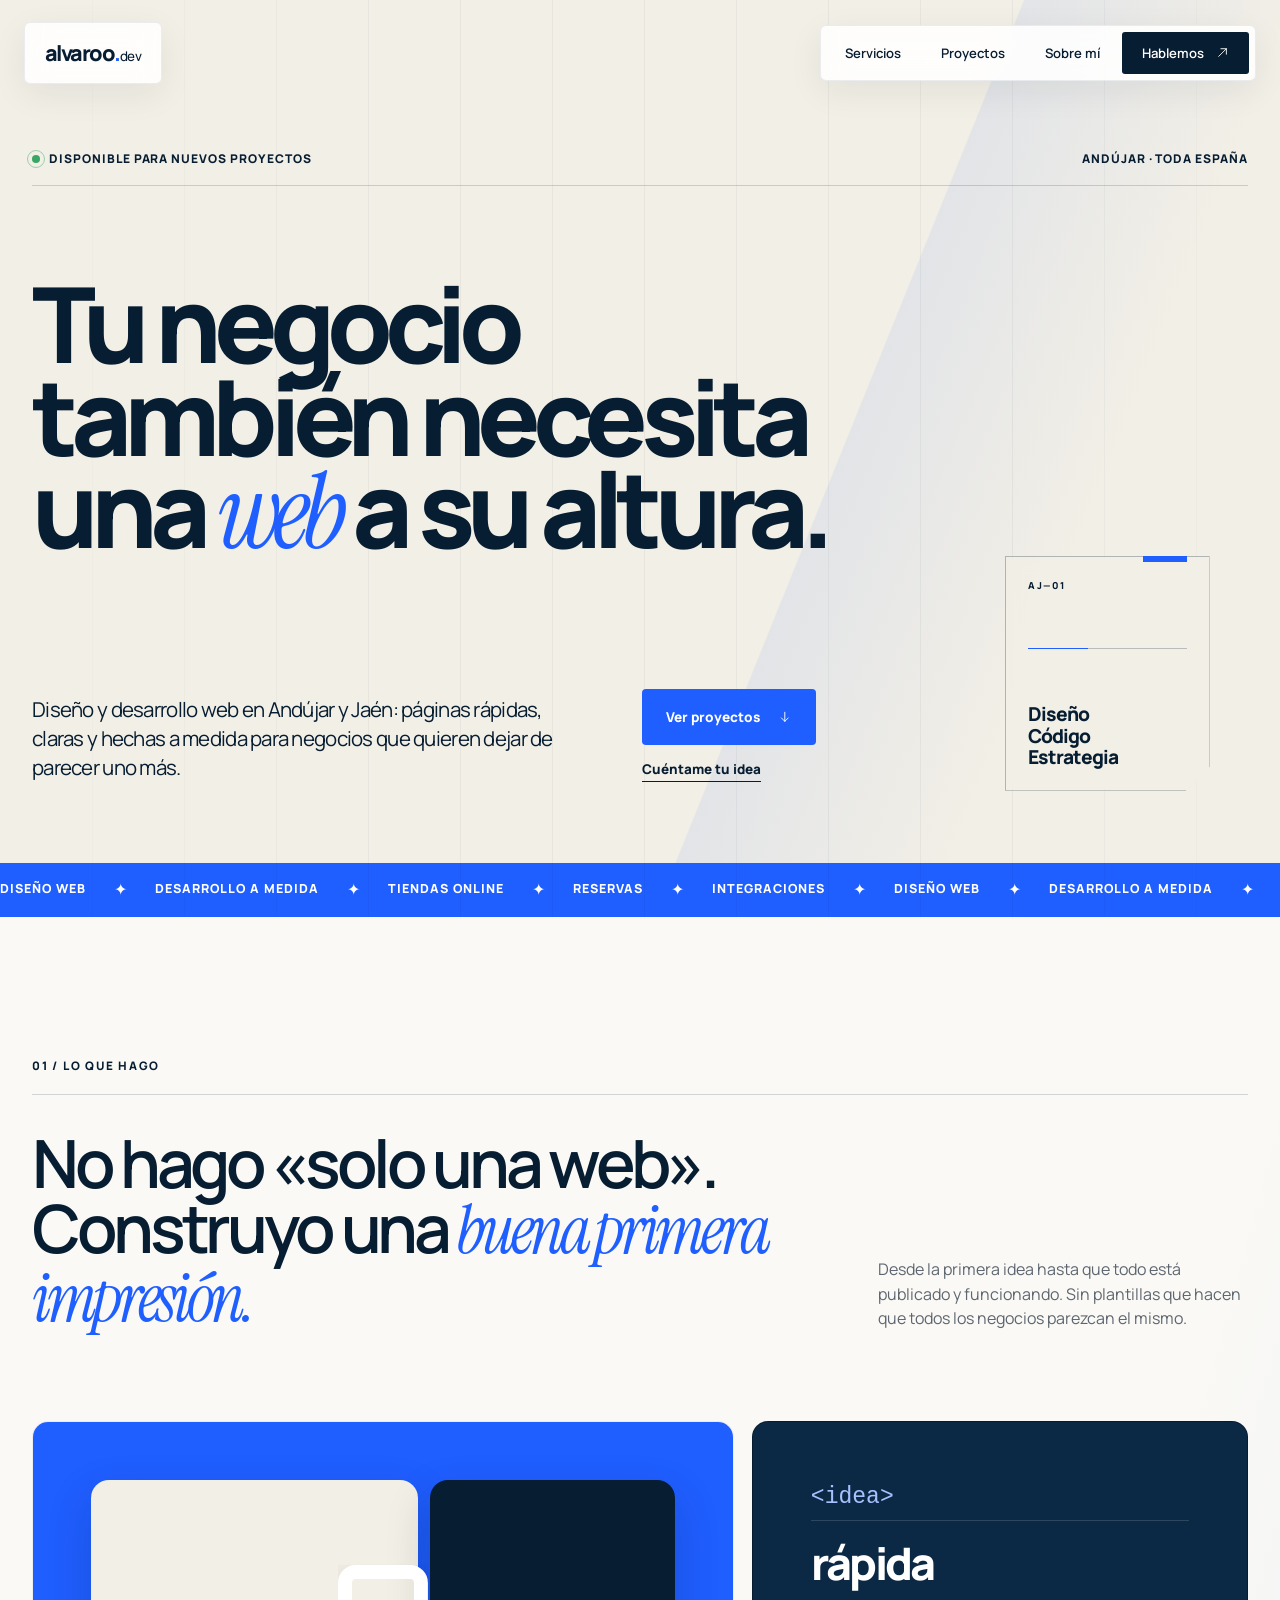
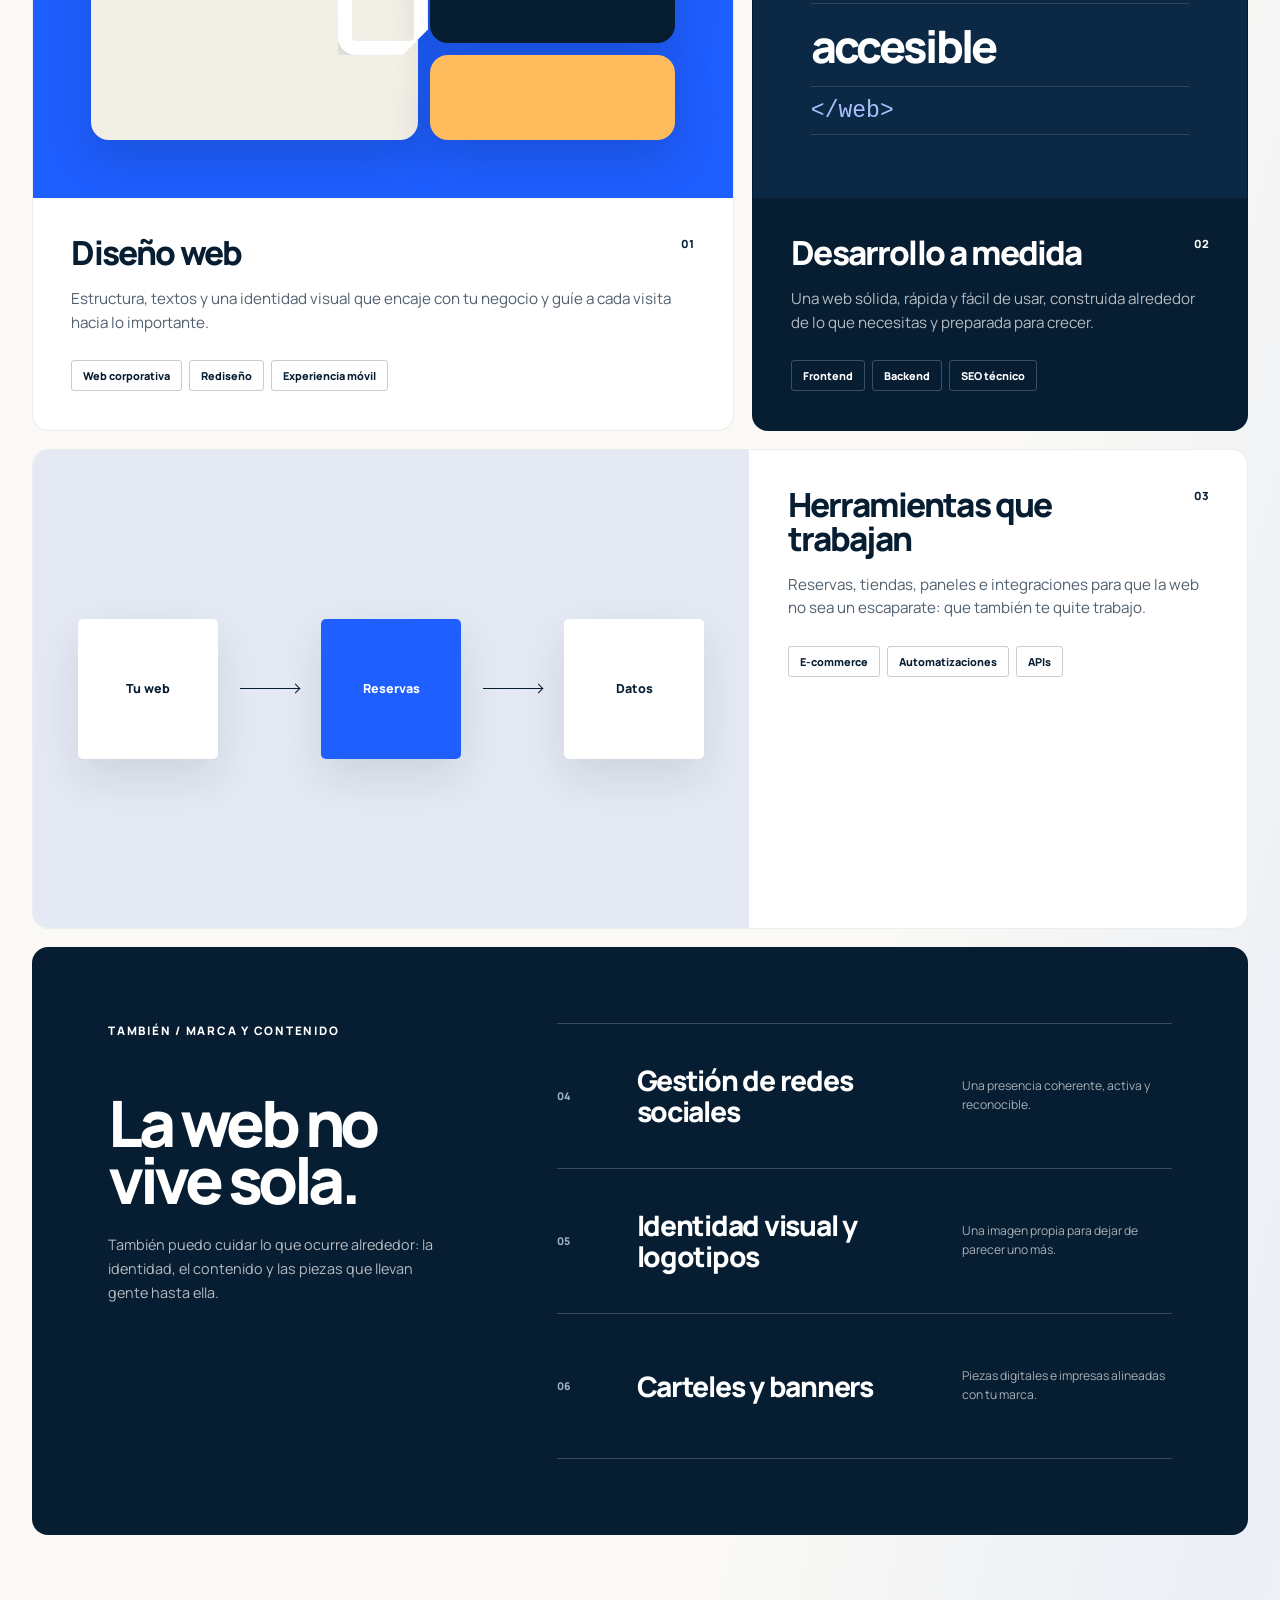
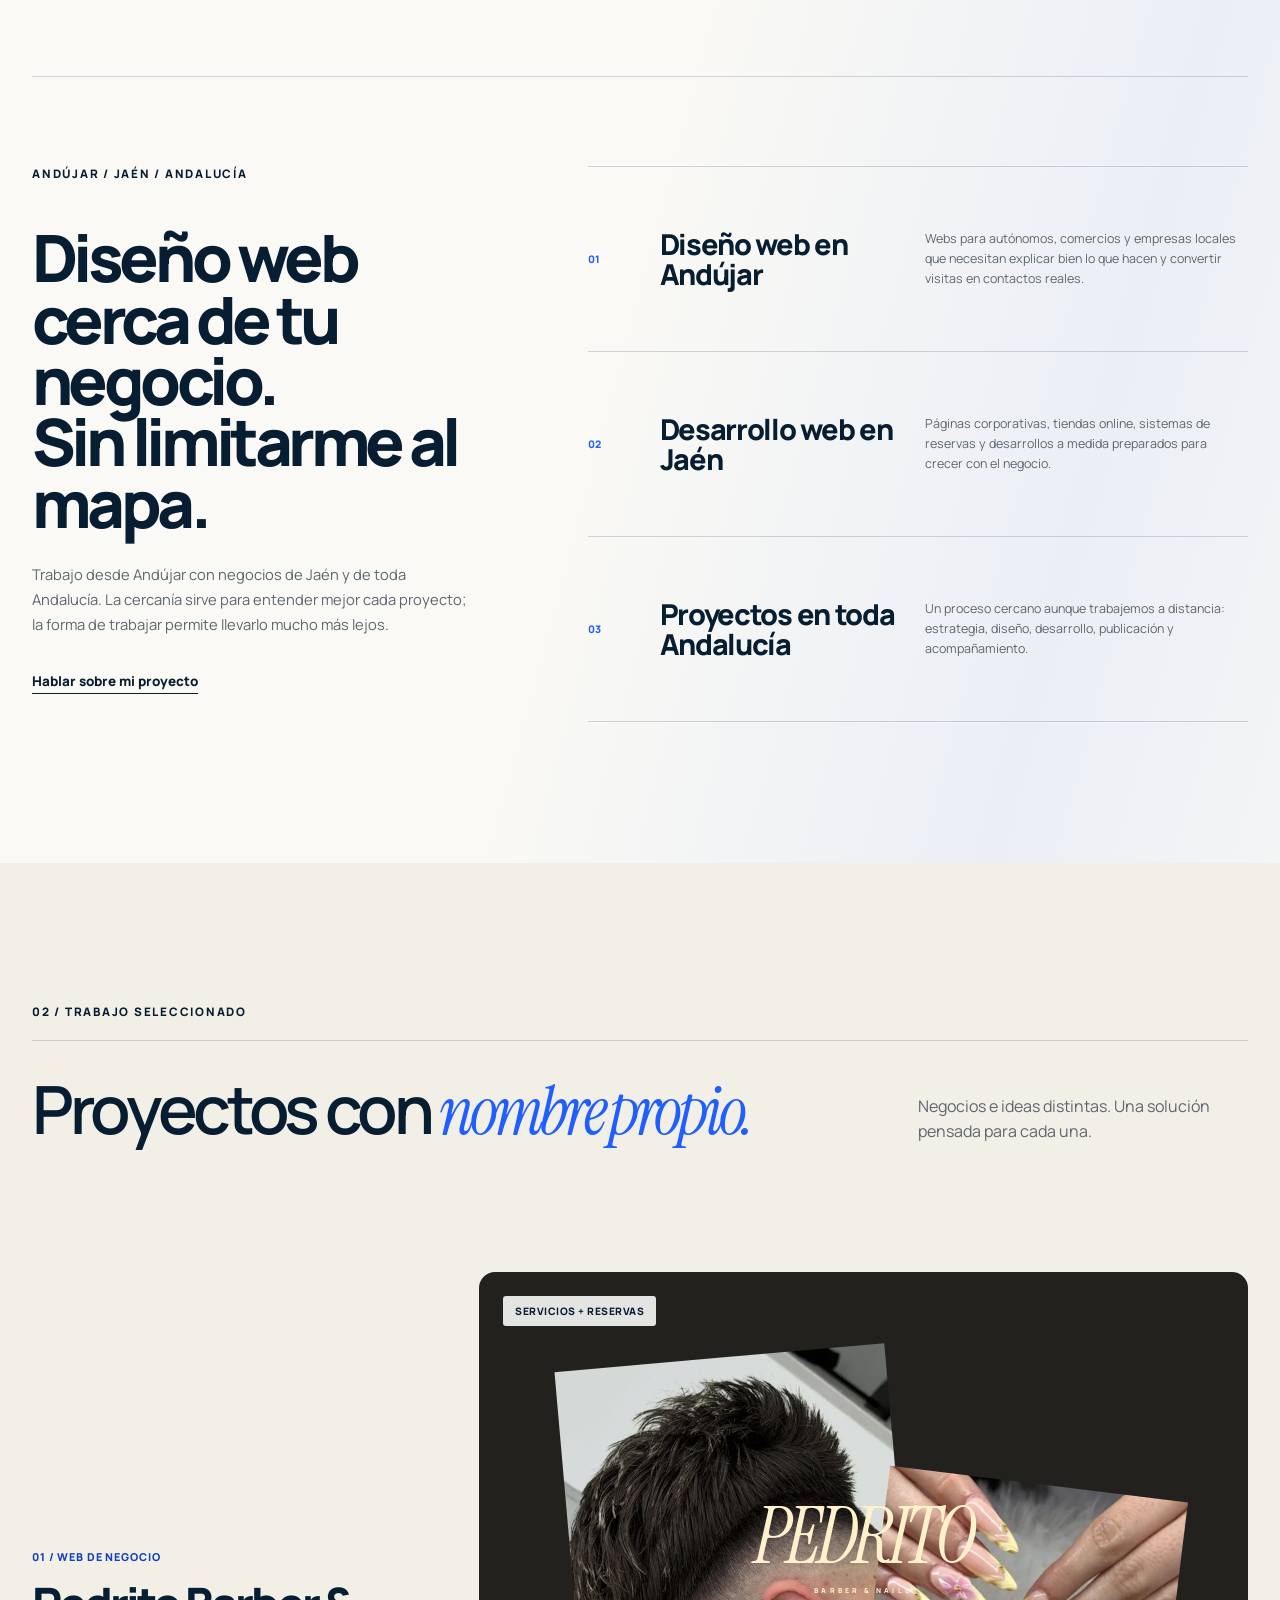
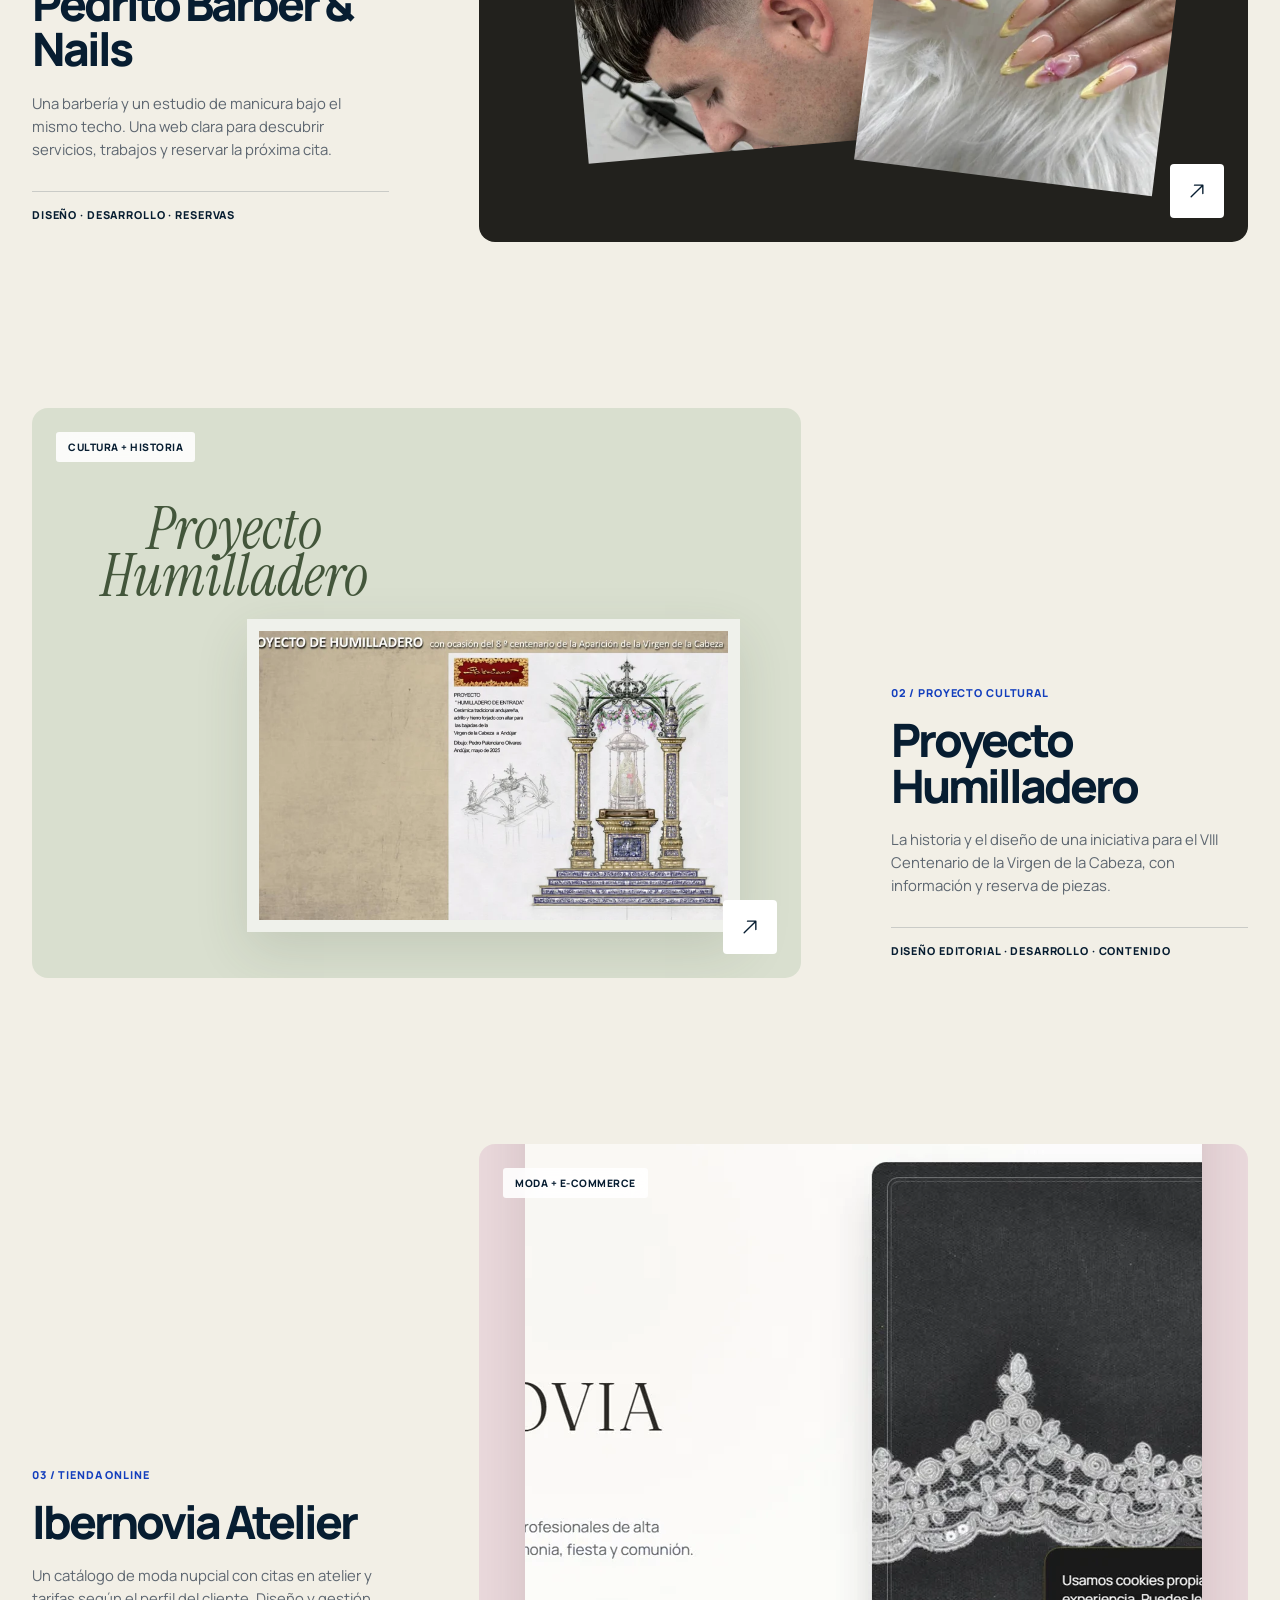
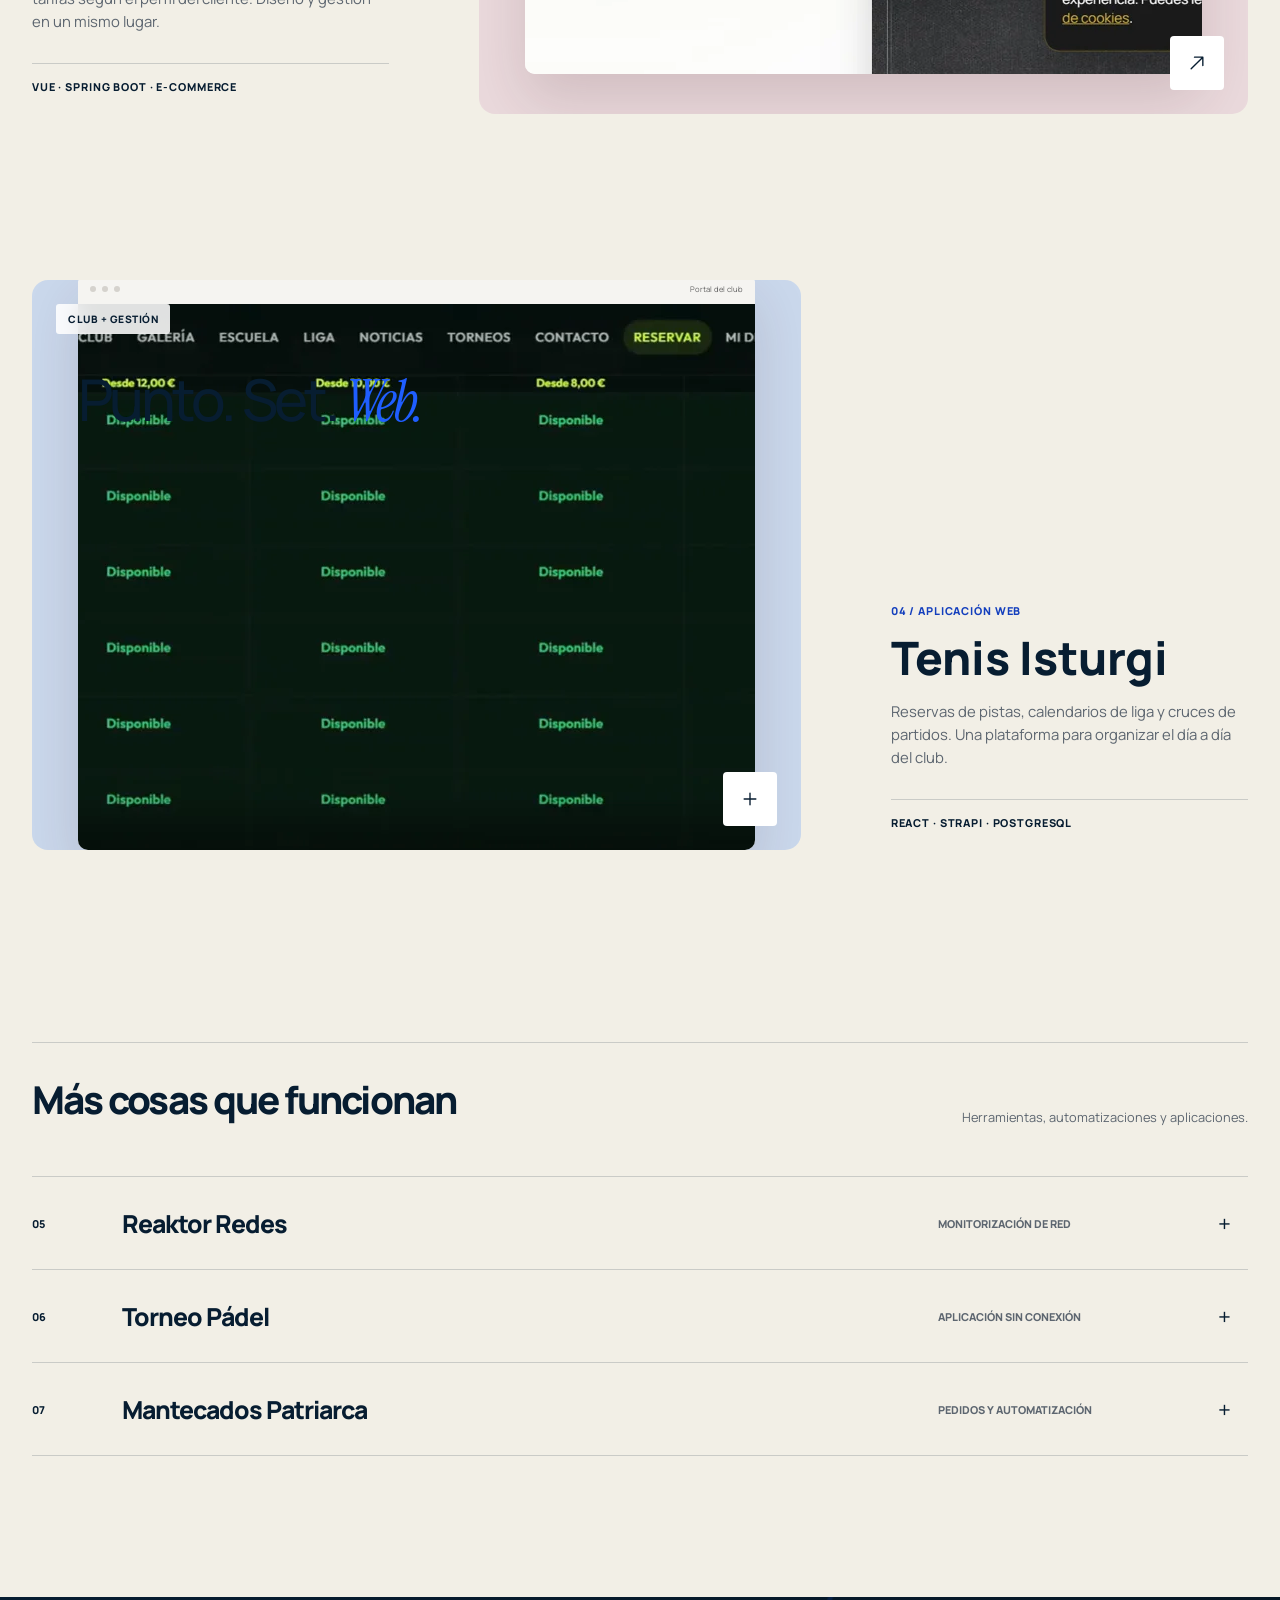
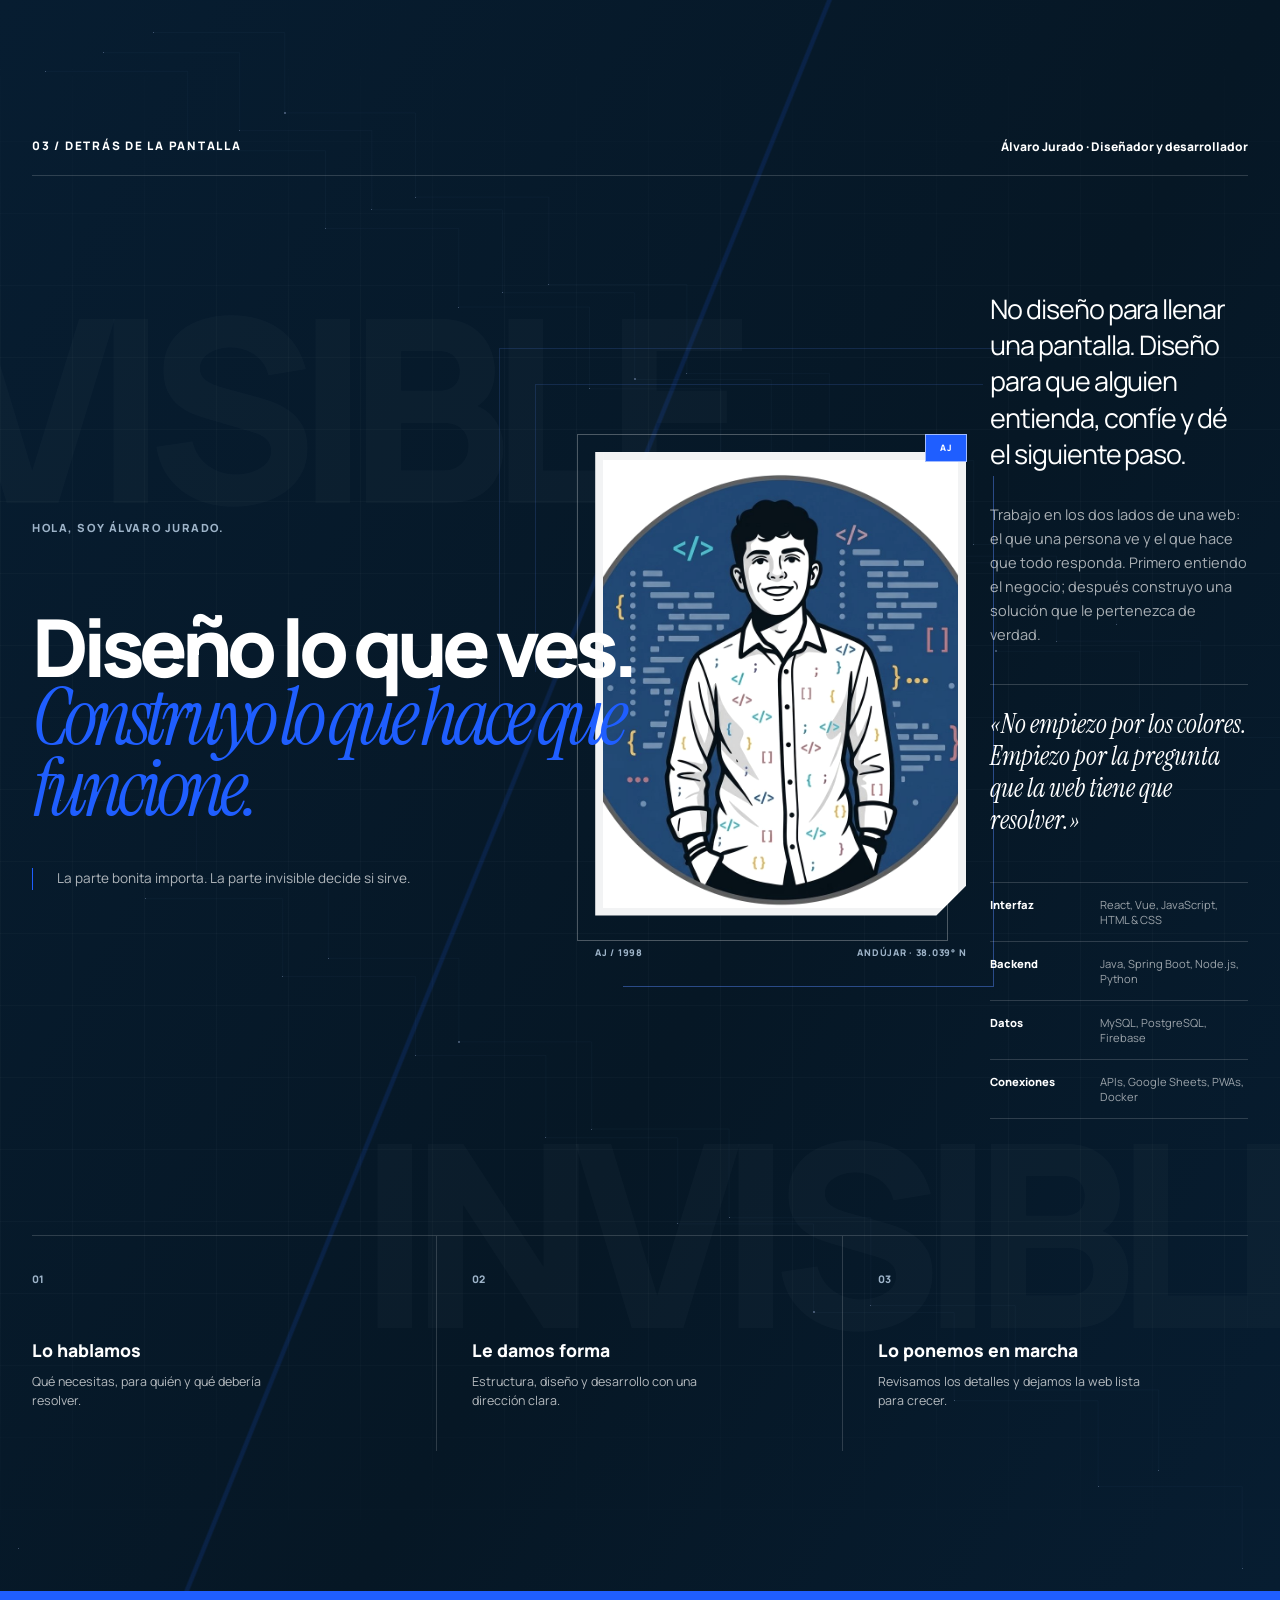
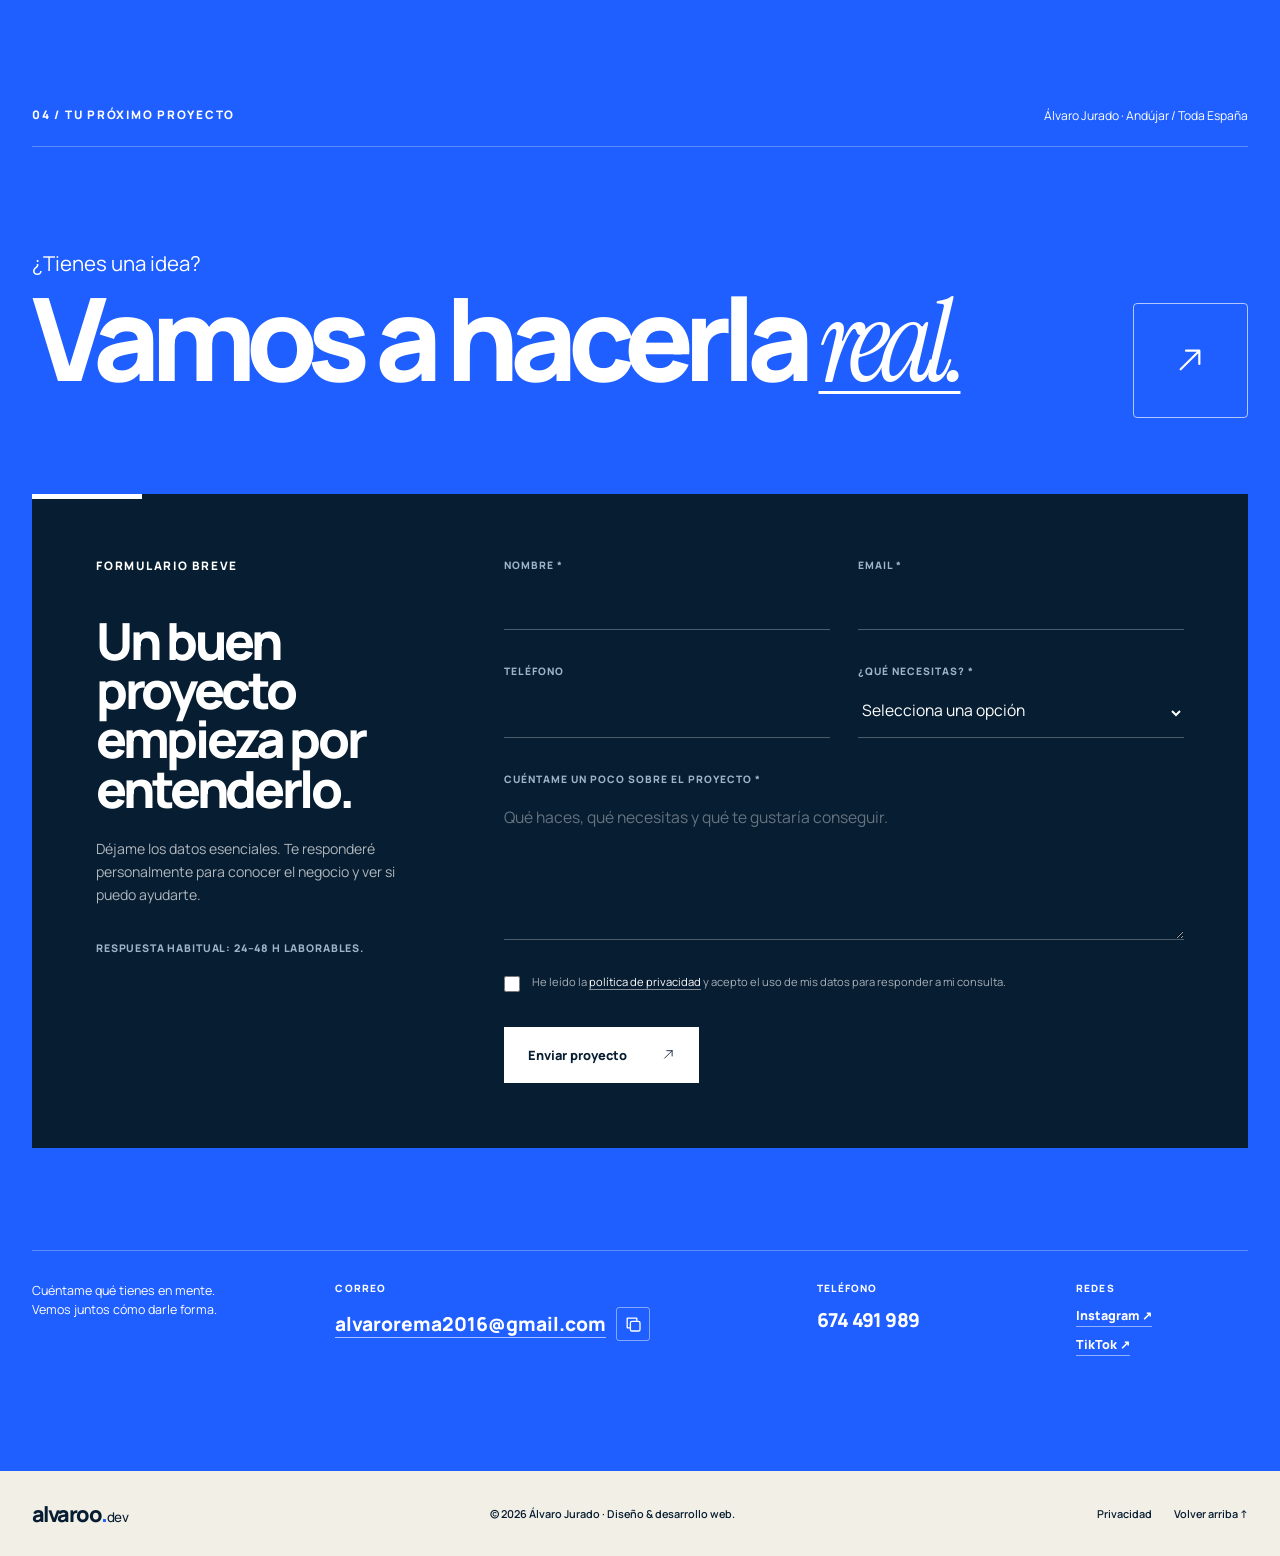
==== commit d5f15709: "commmir" ====
--- a/index.html
+++ b/index.html
@@ -5,21 +5,99 @@
     <meta name="viewport" content="width=device-width, initial-scale=1.0" />
     <meta name="theme-color" content="#f2efe6" />
     <meta name="color-scheme" content="light" />
-    <title>Álvaro — Diseño y desarrollo web · alvaroo.dev</title>
+    <title>Diseño web en Andújar y Jaén | Alvaroo.dev</title>
     <meta
       name="description"
-      content="Diseño y desarrollo web, tiendas online, reservas e identidad visual por Álvaro Jurado. Proyectos a medida desde Andújar para toda España."
+      content="Diseño y desarrollo web en Andújar y Jaén para negocios: webs corporativas, tiendas online, reservas y soluciones a medida en toda Andalucía."
     />
+    <meta name="robots" content="index, follow, max-image-preview:large" />
+    <link rel="canonical" href="https://alvaroo.dev/" />
     <meta property="og:type" content="website" />
     <meta property="og:locale" content="es_ES" />
+    <meta property="og:site_name" content="Alvaroo.dev" />
+    <meta property="og:url" content="https://alvaroo.dev/" />
     <meta
       property="og:title"
-      content="Álvaro — Tu negocio necesita una web a su altura."
+      content="Diseño web en Andújar y Jaén | Alvaroo.dev"
     />
     <meta
       property="og:description"
-      content="Diseño, desarrollo e integraciones web a medida para negocios con algo que contar."
+      content="Webs corporativas, tiendas online, reservas y desarrollo a medida para negocios de Andújar, Jaén y Andalucía."
     />
+    <meta
+      property="og:image"
+      content="https://alvaroo.dev/images/og-alvaroo-dev.png"
+    />
+    <meta
+      property="og:image:alt"
+      content="Alvaroo.dev, diseño y desarrollo web por Álvaro Jurado"
+    />
+    <meta name="twitter:card" content="summary_large_image" />
+    <meta
+      name="twitter:title"
+      content="Diseño web en Andújar y Jaén | Alvaroo.dev"
+    />
+    <meta
+      name="twitter:description"
+      content="Webs a medida, tiendas online, reservas e integraciones para negocios."
+    />
+    <meta
+      name="twitter:image"
+      content="https://alvaroo.dev/images/og-alvaroo-dev.png"
+    />
+    <script type="application/ld+json">
+      {
+        "@context": "https://schema.org",
+        "@graph": [
+          {
+            "@type": "ProfessionalService",
+            "@id": "https://alvaroo.dev/#business",
+            "name": "Alvaroo.dev",
+            "legalName": "Álvaro Jurado",
+            "url": "https://alvaroo.dev/",
+            "logo": "https://alvaroo.dev/images/logo.png",
+            "image": "https://alvaroo.dev/images/og-alvaroo-dev.png",
+            "description": "Diseño y desarrollo web a medida para negocios de Andújar, Jaén y toda Andalucía.",
+            "telephone": "+34674491989",
+            "email": "alvarorema2016@gmail.com",
+            "priceRange": "€€",
+            "address": {
+              "@type": "PostalAddress",
+              "addressLocality": "Andújar",
+              "addressRegion": "Jaén",
+              "addressCountry": "ES"
+            },
+            "areaServed": [
+              { "@type": "City", "name": "Andújar" },
+              { "@type": "AdministrativeArea", "name": "Jaén" },
+              { "@type": "AdministrativeArea", "name": "Andalucía" }
+            ],
+            "founder": { "@id": "https://alvaroo.dev/#alvaro" },
+            "sameAs": [
+              "https://www.instagram.com/alvaroo.dev/",
+              "https://www.tiktok.com/@alvaroo.dev"
+            ]
+          },
+          {
+            "@type": "Person",
+            "@id": "https://alvaroo.dev/#alvaro",
+            "name": "Álvaro Jurado",
+            "jobTitle": "Diseñador y desarrollador web",
+            "url": "https://alvaroo.dev/",
+            "image": "https://alvaroo.dev/images/logo.jpeg",
+            "worksFor": { "@id": "https://alvaroo.dev/#business" }
+          },
+          {
+            "@type": "WebSite",
+            "@id": "https://alvaroo.dev/#website",
+            "url": "https://alvaroo.dev/",
+            "name": "Alvaroo.dev",
+            "inLanguage": "es-ES",
+            "publisher": { "@id": "https://alvaroo.dev/#business" }
+          }
+        ]
+      }
+    </script>
     <link rel="icon" href="images/favicon.svg" type="image/svg+xml" />
     <link
       rel="preload"
@@ -35,8 +113,8 @@
       type="font/woff"
       crossorigin
     />
-    <link rel="stylesheet" href="style.css?v=3.0.0" />
-    <script src="app.js?v=3.0.0" defer></script>
+    <link rel="stylesheet" href="style.css?v=3.1.0" />
+    <script src="app.js?v=3.1.0" defer></script>
   </head>
   <body>
     <svg class="icon-sprite" aria-hidden="true">
@@ -105,8 +183,9 @@
           </h1>
           <div class="hero-bottom reveal">
             <p class="hero-intro">
-              Diseño y desarrollo webs rápidas, claras y hechas a medida para
-              negocios que quieren dejar de parecer uno más.
+              Diseño y desarrollo web en Andújar y Jaén: páginas rápidas,
+              claras y hechas a medida para negocios que quieren dejar de
+              parecer uno más.
             </p>
             <div class="hero-actions">
               <a class="button button-primary" href="#proyectos"
@@ -231,6 +310,50 @@
                 <span>06</span>
                 <h4>Carteles y banners</h4>
                 <p>Piezas digitales e impresas alineadas con tu marca.</p>
+              </article>
+            </div>
+          </div>
+
+          <div class="local-focus" aria-labelledby="local-title">
+            <div class="local-focus-heading reveal">
+              <p class="section-label">Andújar / Jaén / Andalucía</p>
+              <h3 id="local-title">
+                Diseño web cerca de tu negocio.<br />Sin limitarme al mapa.
+              </h3>
+              <p>
+                Trabajo desde Andújar con negocios de Jaén y de toda Andalucía.
+                La cercanía sirve para entender mejor cada proyecto; la forma
+                de trabajar permite llevarlo mucho más lejos.
+              </p>
+              <a class="text-link" href="#formulario"
+                >Hablar sobre mi proyecto</a
+              >
+            </div>
+            <div class="local-focus-list reveal">
+              <article>
+                <span>01</span>
+                <h4>Diseño web en Andújar</h4>
+                <p>
+                  Webs para autónomos, comercios y empresas locales que
+                  necesitan explicar bien lo que hacen y convertir visitas en
+                  contactos reales.
+                </p>
+              </article>
+              <article>
+                <span>02</span>
+                <h4>Desarrollo web en Jaén</h4>
+                <p>
+                  Páginas corporativas, tiendas online, sistemas de reservas y
+                  desarrollos a medida preparados para crecer con el negocio.
+                </p>
+              </article>
+              <article>
+                <span>03</span>
+                <h4>Proyectos en toda Andalucía</h4>
+                <p>
+                  Un proceso cercano aunque trabajemos a distancia: estrategia,
+                  diseño, desarrollo, publicación y acompañamiento.
+                </p>
               </article>
             </div>
           </div>
@@ -644,6 +767,11 @@
                 value="Nuevo proyecto desde alvaroo.dev"
               />
               <input type="hidden" name="_template" value="table" />
+              <input
+                type="hidden"
+                name="_url"
+                value="https://alvaroo.dev/#formulario"
+              />
               <label class="form-honey" aria-hidden="true">
                 No rellenar
                 <input
@@ -709,8 +837,10 @@
                   required
                 />
                 <span>
-                  Acepto que estos datos se utilicen únicamente para responder
-                  a mi consulta.
+                  He leído la
+                  <a href="privacidad.html" target="_blank" rel="noopener"
+                    >política de privacidad</a
+                  > y acepto el uso de mis datos para responder a mi consulta.
                 </span>
               </label>
               <div class="form-actions form-field-full">
@@ -775,7 +905,10 @@
         <p>
           © <span id="year">2026</span> Álvaro Jurado · Diseño & desarrollo web.
         </p>
-        <a href="#inicio">Volver arriba ↑</a>
+        <div class="footer-links">
+          <a href="privacidad.html">Privacidad</a>
+          <a href="#inicio">Volver arriba ↑</a>
+        </div>
       </div>
     </footer>
 
--- a/style.css
+++ b/style.css
@@ -105,6 +105,7 @@
 h1,
 h2,
 h3,
+h4,
 ul {
   margin: 0;
 }
@@ -214,8 +215,20 @@
 
 .site-header .brand,
 .navigation,
-.menu-toggle {
+.menu-toggle,
+.legal-back {
   pointer-events: auto;
+}
+
+.legal-back {
+  padding: 13px 18px;
+  border: 1px solid rgba(7, 29, 49, 0.08);
+  border-radius: 5px;
+  background: rgba(255, 255, 255, 0.9);
+  box-shadow: 0 10px 35px rgba(7, 29, 49, 0.07);
+  font-size: 0.78rem;
+  font-weight: 700;
+  backdrop-filter: blur(14px);
 }
 
 .site-header .brand {
@@ -953,6 +966,67 @@
 
 .studio-list article:hover p {
   color: rgba(255, 255, 255, 0.9);
+}
+
+/* Local focus */
+.local-focus {
+  display: grid;
+  grid-template-columns: minmax(260px, 0.8fr) minmax(0, 1.2fr);
+  gap: clamp(50px, 9vw, 140px);
+  margin-top: clamp(95px, 11vw, 165px);
+  padding-top: clamp(55px, 7vw, 95px);
+  border-top: 1px solid var(--line);
+}
+
+.local-focus-heading {
+  align-self: start;
+}
+
+.local-focus-heading h3 {
+  max-width: 720px;
+  margin: 45px 0 28px;
+  font-size: clamp(2.8rem, 5.1vw, 5.5rem);
+  letter-spacing: -0.07em;
+  line-height: 0.94;
+}
+
+.local-focus-heading > p:not(.section-label) {
+  max-width: 540px;
+  margin-bottom: 32px;
+  color: var(--muted);
+  font-size: 0.92rem;
+  line-height: 1.7;
+}
+
+.local-focus-list {
+  border-top: 1px solid var(--line);
+}
+
+.local-focus-list article {
+  display: grid;
+  min-height: 185px;
+  grid-template-columns: 48px minmax(190px, 0.75fr) minmax(220px, 1fr);
+  gap: 24px;
+  align-items: center;
+  border-bottom: 1px solid var(--line);
+}
+
+.local-focus-list span {
+  color: var(--blue);
+  font-size: 0.65rem;
+  font-weight: 800;
+}
+
+.local-focus-list h4 {
+  font-size: clamp(1.4rem, 2.25vw, 2.15rem);
+  letter-spacing: -0.045em;
+  line-height: 1.05;
+}
+
+.local-focus-list p {
+  color: var(--muted);
+  font-size: 0.78rem;
+  line-height: 1.6;
 }
 
 /* Projects */
@@ -1928,6 +2002,11 @@
   accent-color: var(--blue);
 }
 
+.form-consent a {
+  border-bottom: 1px solid rgba(255, 255, 255, 0.5);
+  color: var(--white);
+}
+
 .form-actions {
   display: flex;
   min-height: 58px;
@@ -2072,9 +2151,88 @@
 }
 
 .footer p,
-.footer > div > a:last-child {
+.footer-links {
   font-size: 0.68rem;
   font-weight: 600;
+}
+
+.footer-links {
+  display: flex;
+  gap: 22px;
+  align-items: center;
+}
+
+.footer-links a {
+  border-bottom: 1px solid transparent;
+}
+
+.footer-links a:hover {
+  border-bottom-color: currentColor;
+}
+
+/* Legal pages */
+.legal-page {
+  min-height: 100svh;
+  padding: 150px 0 100px;
+  background: var(--paper-2);
+}
+
+.legal-shell {
+  display: grid;
+  grid-template-columns: minmax(200px, 0.45fr) minmax(0, 1fr);
+  gap: clamp(45px, 9vw, 140px);
+}
+
+.legal-aside {
+  position: sticky;
+  top: 130px;
+  align-self: start;
+}
+
+.legal-aside h1 {
+  margin: 35px 0 22px;
+  font-size: clamp(3.1rem, 5vw, 5.8rem);
+  letter-spacing: -0.075em;
+  line-height: 0.9;
+}
+
+.legal-aside p:last-child {
+  color: var(--muted);
+  font-size: 0.78rem;
+}
+
+.legal-content {
+  border-top: 1px solid var(--line);
+}
+
+.legal-content section {
+  padding: 35px 0;
+  border-bottom: 1px solid var(--line);
+}
+
+.legal-content h2 {
+  margin-bottom: 18px;
+  font-size: clamp(1.35rem, 2.2vw, 2rem);
+  letter-spacing: -0.04em;
+}
+
+.legal-content p,
+.legal-content li {
+  color: var(--muted);
+  font-size: 0.9rem;
+  line-height: 1.75;
+}
+
+.legal-content ul {
+  display: grid;
+  gap: 8px;
+  padding-left: 20px;
+  list-style: square;
+}
+
+.legal-content a {
+  border-bottom: 1px solid currentColor;
+  color: var(--ink);
 }
 
 /* Dialog */
@@ -2210,6 +2368,15 @@
 
   .studio-list article p {
     grid-column: 2;
+  }
+
+  .local-focus {
+    gap: 55px;
+  }
+
+  .local-focus-list article {
+    grid-template-columns: 38px minmax(180px, 0.8fr) minmax(190px, 1fr);
+    gap: 18px;
   }
 
   .about-portrait {
@@ -2380,6 +2547,22 @@
     margin-top: 35px;
   }
 
+  .local-focus {
+    grid-template-columns: 1fr;
+  }
+
+  .local-focus-heading > p:not(.section-label) {
+    max-width: 620px;
+  }
+
+  .legal-shell {
+    grid-template-columns: 1fr;
+  }
+
+  .legal-aside {
+    position: static;
+  }
+
   .project,
   .project:nth-child(even) {
     grid-template-columns: 1fr;
@@ -2593,6 +2776,17 @@
     grid-column: 2;
   }
 
+  .local-focus-list article {
+    min-height: auto;
+    grid-template-columns: 28px 1fr;
+    gap: 12px;
+    padding: 28px 0;
+  }
+
+  .local-focus-list p {
+    grid-column: 2;
+  }
+
   .project-list {
     gap: 105px;
   }
@@ -2746,6 +2940,10 @@
   .footer p {
     order: 3;
     width: 100%;
+  }
+
+  .footer-links {
+    margin-left: auto;
   }
 }
 
